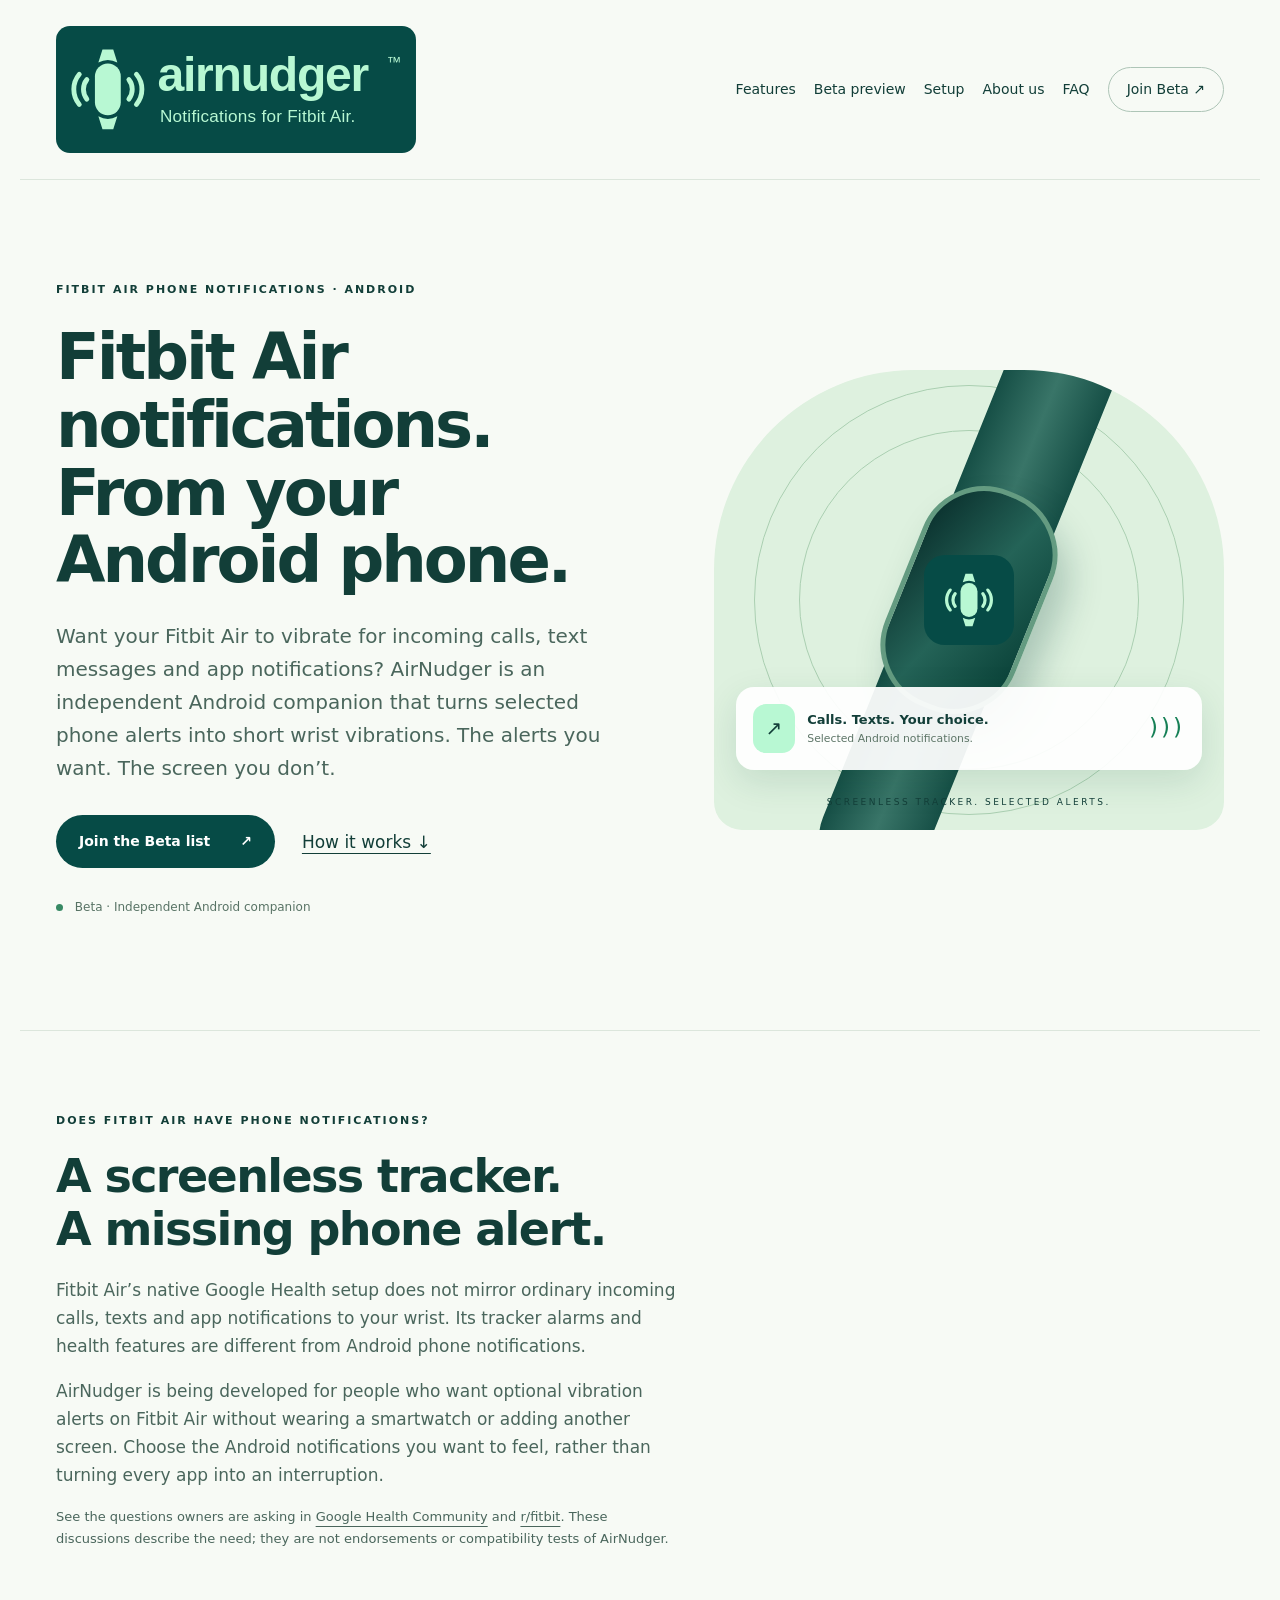
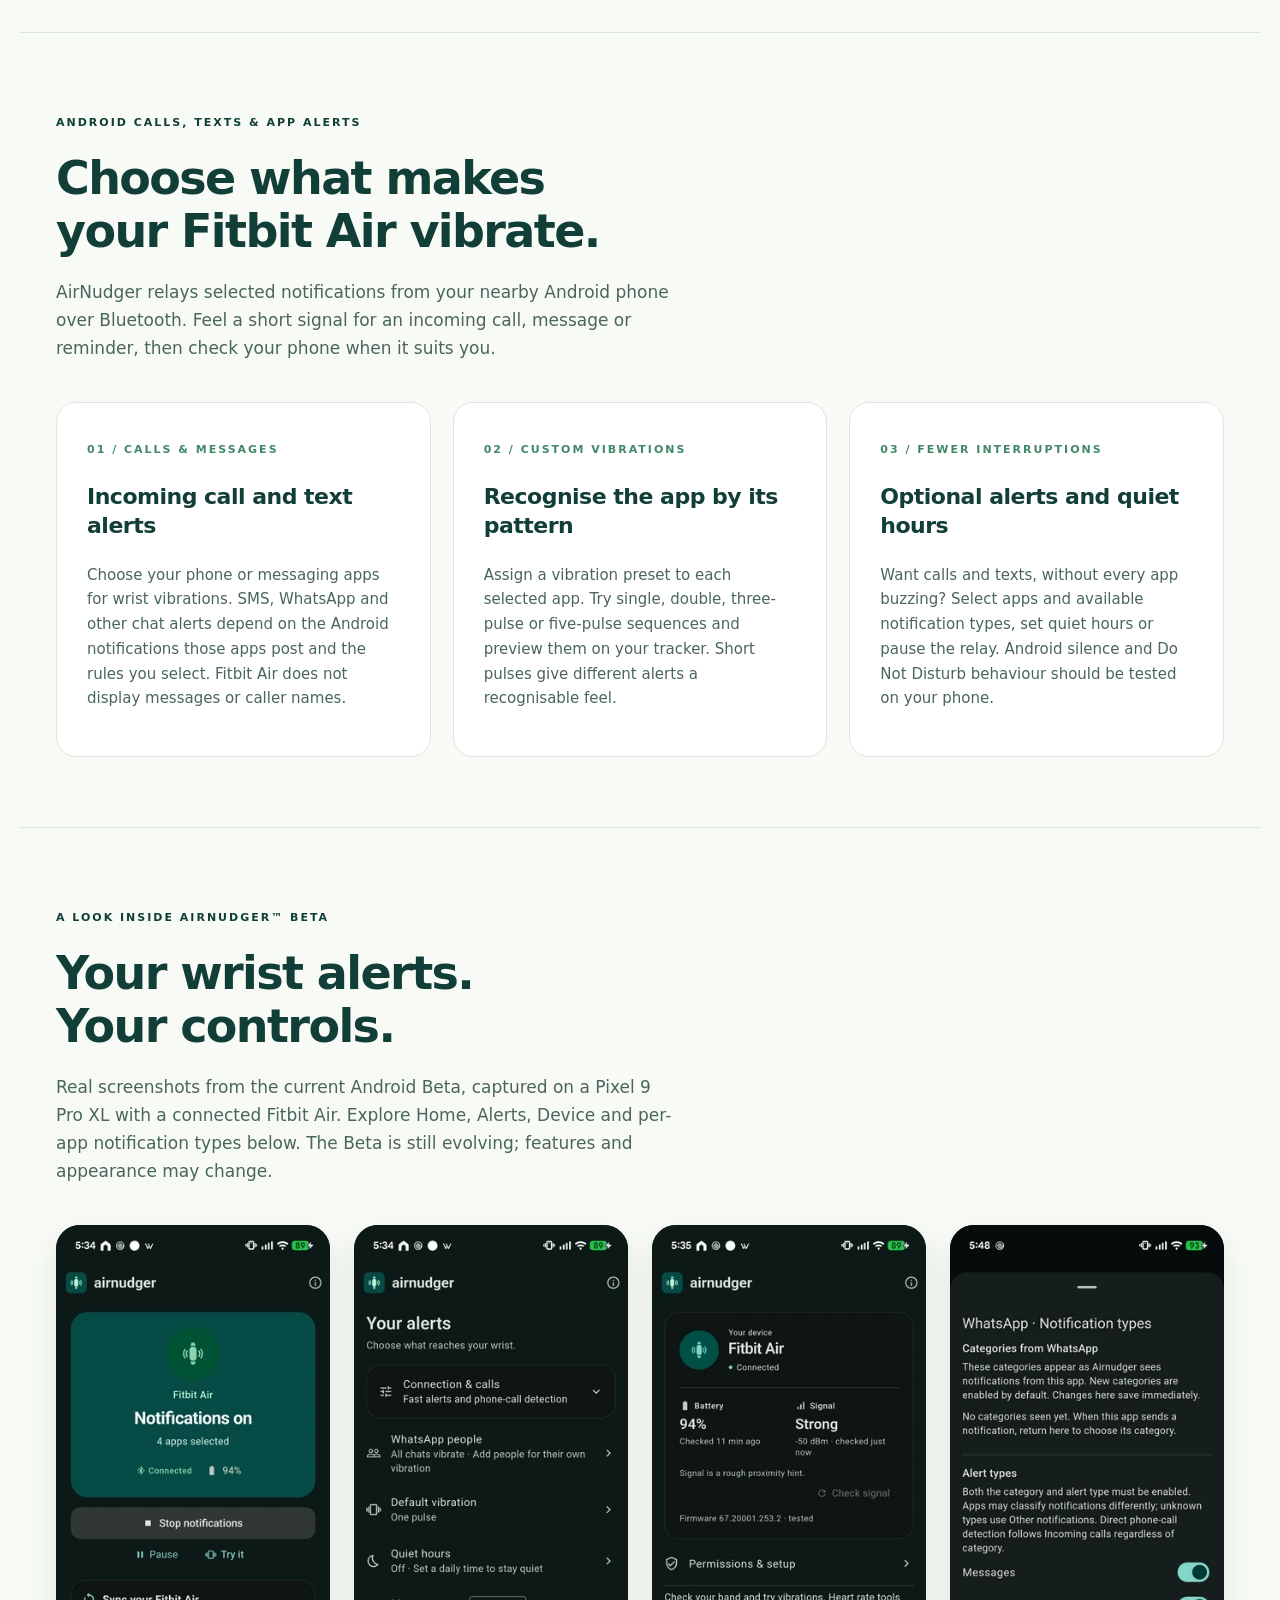
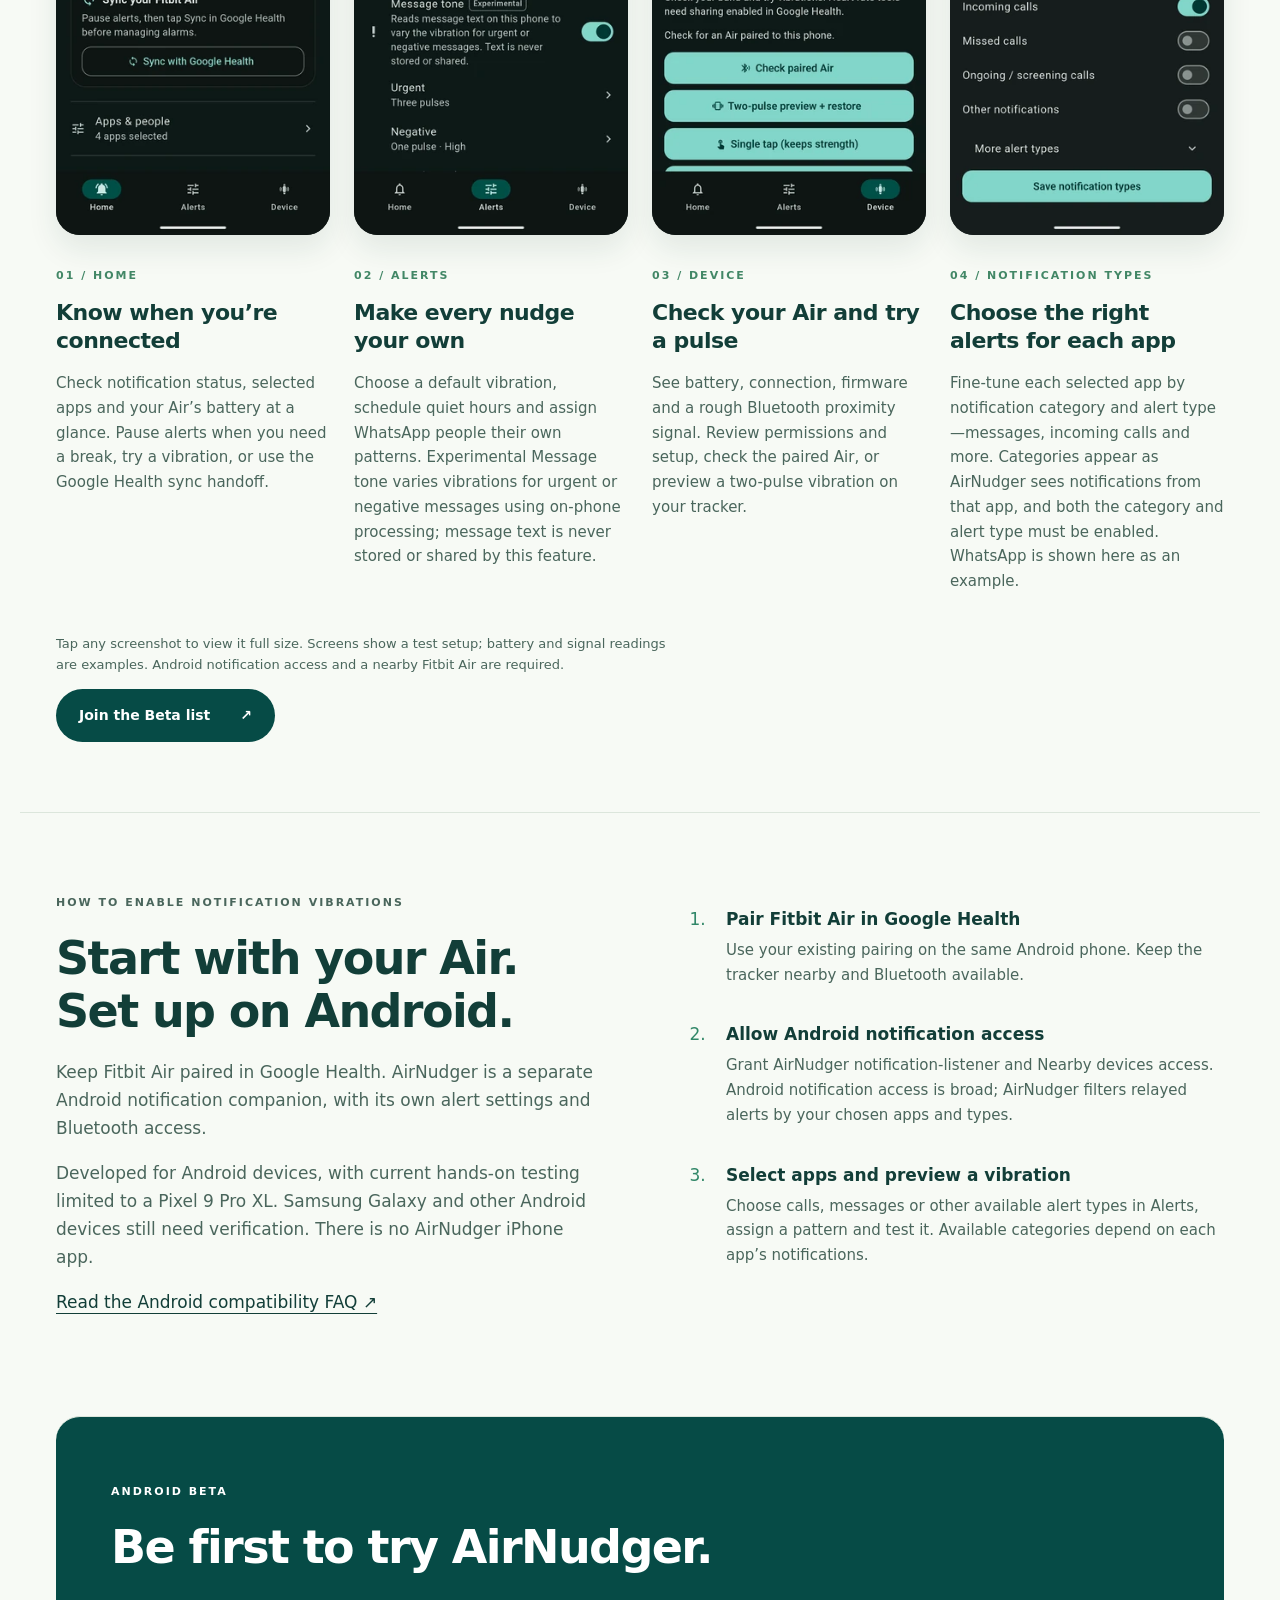
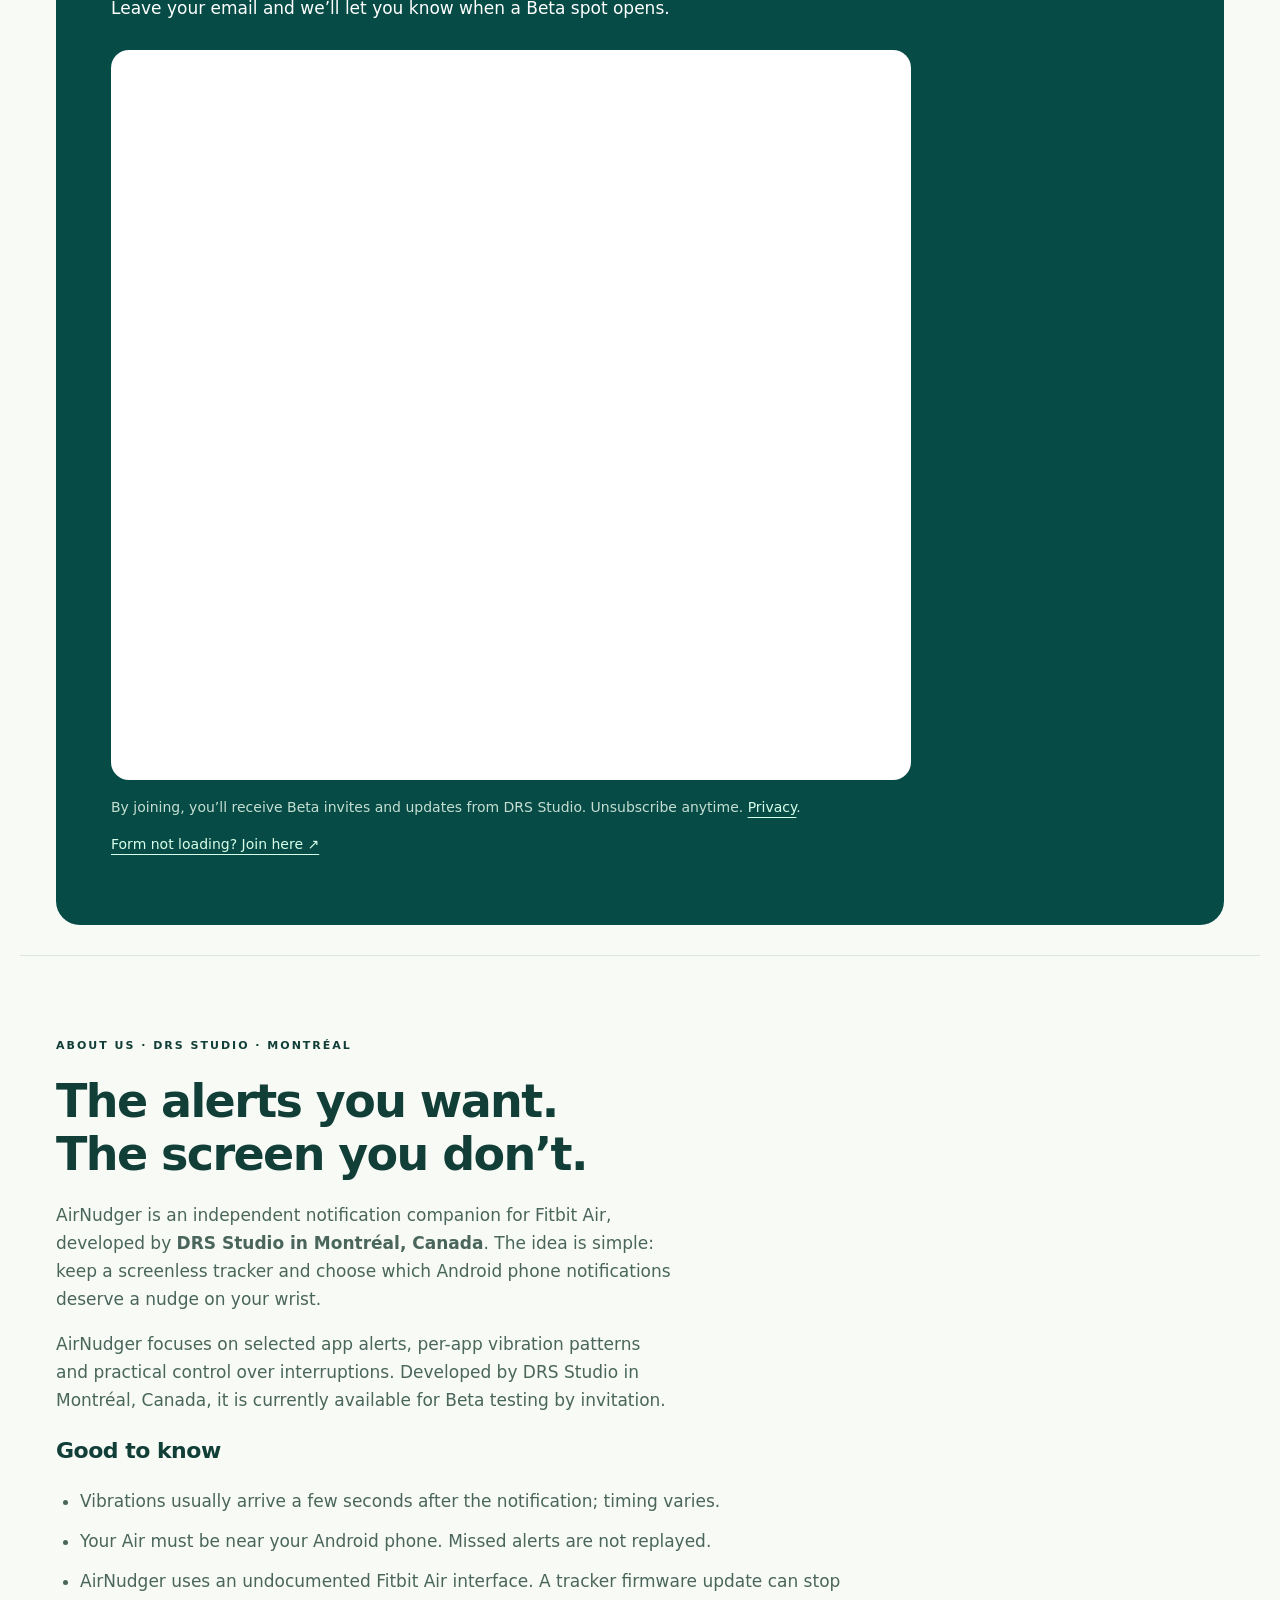
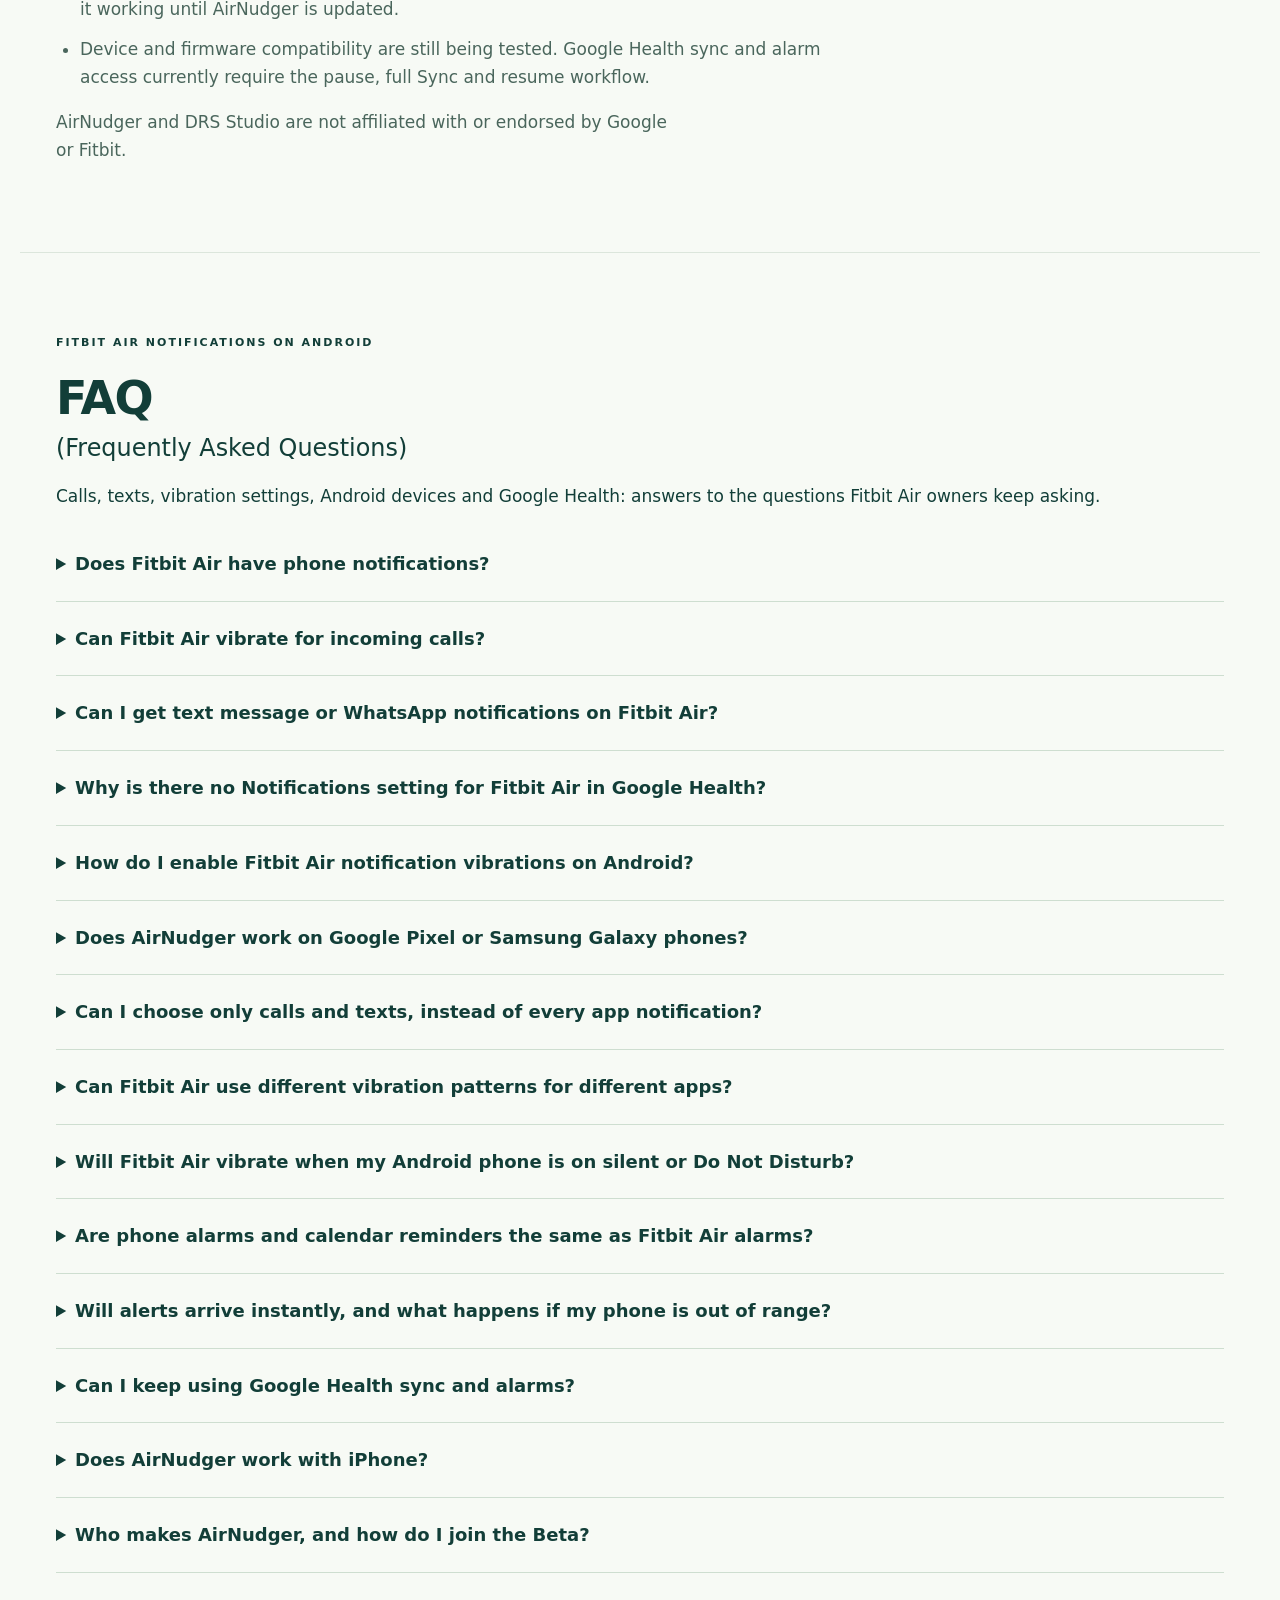
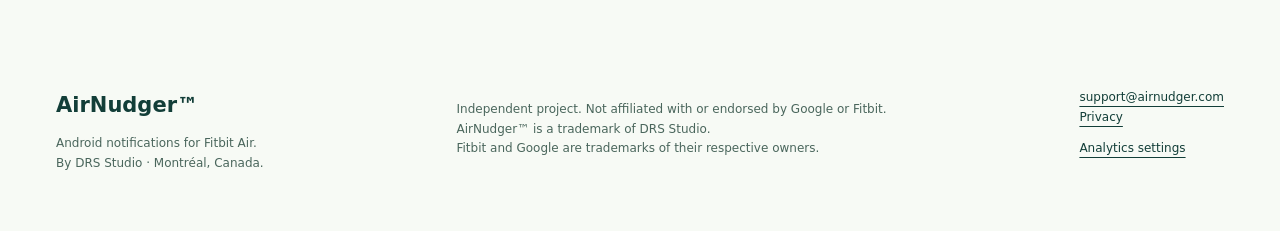
==== index.html @ 11504a91 "Make beta signup shorter and friendlier" ====
<!doctype html><html lang="en"><head><meta charset="utf-8"><meta name="viewport" content="width=device-width,initial-scale=1"><title>Fitbit Air Notifications for Android | Calls &amp; Texts | AirNudger</title><meta name="description" content="Can Fitbit Air vibrate for calls and texts? Meet AirNudger Beta, an Android companion for phone notifications, app alerts and custom wrist vibration patterns."><link rel="canonical" href="https://airnudger.com/"><meta name="theme-color" content="#064b46"><meta property="og:type" content="website"><meta property="og:title" content="AirNudger — Fitbit Air notifications for Android"><meta property="og:description" content="The alerts you want. The screen you don’t. Selected Android call, text and app notifications as Fitbit Air wrist vibrations."><meta property="og:url" content="https://airnudger.com/"><meta property="og:image" content="https://airnudger.com/icon-512.png"><meta name="twitter:card" content="summary"><link rel="icon" href="/icon.svg" type="image/svg+xml"><link rel="stylesheet" href="/style.css?v=6"><script type="application/ld+json">{"@context": "https://schema.org", "@graph": [{"@type": "Organization", "@id": "https://airnudger.com/#studio", "name": "DRS Studio", "address": {"@type": "PostalAddress", "addressLocality": "Montréal", "addressCountry": "CA"}}, {"@type": "WebSite", "@id": "https://airnudger.com/#website", "url": "https://airnudger.com/", "name": "AirNudger", "publisher": {"@id": "https://airnudger.com/#studio"}}, {"@type": "FAQPage", "@id": "https://airnudger.com/#faq", "mainEntity": [{"@type": "Question", "name": "Does Fitbit Air have phone notifications?", "acceptedAnswer": {"@type": "Answer", "text": "Fitbit Air does not provide standard call, text and app notification mirroring through its native Google Health setup. AirNudger is a separate, unofficial Android companion designed to add selected notification vibrations. It does not add a screen or display messages."}}, {"@type": "Question", "name": "Can Fitbit Air vibrate for incoming calls?", "acceptedAnswer": {"@type": "Answer", "text": "AirNudger supports incoming-call vibration alerts from selected Android phone notifications. Optional direct phone-call detection requires Android 12 or newer, one active SIM and a Phone-state permission. It has limited Pixel testing; instant alerts and continuous ringing are not guaranteed."}}, {"@type": "Question", "name": "Can I get text message or WhatsApp notifications on Fitbit Air?", "acceptedAnswer": {"@type": "Answer", "text": "AirNudger can relay selected notifications posted by Android messaging apps, including SMS and WhatsApp, as short wrist vibrations. The app must post a notification that AirNudger can access, and your rules must allow it. Message text is not displayed on Fitbit Air. Compatibility varies by app, phone and tracker firmware."}}, {"@type": "Question", "name": "Why is there no Notifications setting for Fitbit Air in Google Health?", "acceptedAnswer": {"@type": "Answer", "text": "Instructions for Fitbit models with native phone notification support do not necessarily apply to Fitbit Air. A notification permission for Google Health on your phone does not by itself enable call and text vibrations on your Air. AirNudger manages its own alert rules separately."}}, {"@type": "Question", "name": "How do I enable Fitbit Air notification vibrations on Android?", "acceptedAnswer": {"@type": "Answer", "text": "For the current private build, first pair Fitbit Air in Google Health. Grant AirNudger notification access and Nearby devices access through Android settings, select apps and notification types in Alerts, then preview a vibration pattern with the tracker nearby. The app is in Beta. Join the Beta list on this page to hear about access and updates; a public download is not available yet."}}, {"@type": "Question", "name": "Does AirNudger work on Google Pixel or Samsung Galaxy phones?", "acceptedAnswer": {"@type": "Answer", "text": "AirNudger is developed for Android devices. Current hands-on testing is limited to a Pixel 9 Pro XL; Samsung Galaxy and other Android phones are not yet verified for this app. Android version, Bluetooth behaviour, background restrictions and Fitbit Air firmware can affect delivery."}}, {"@type": "Question", "name": "Can I choose only calls and texts, instead of every app notification?", "acceptedAnswer": {"@type": "Answer", "text": "Yes. Select which Android apps and available notification types may trigger an alert. Assign a vibration preset per app, set quiet hours or pause the relay. Available categories depend on the notifications supplied by each app."}}, {"@type": "Question", "name": "Can Fitbit Air use different vibration patterns for different apps?", "acceptedAnswer": {"@type": "Answer", "text": "AirNudger offers per-app vibration presets, including single, double, three-pulse and five-pulse sequences. Preview the pattern before saving. These are discrete pulses, not an arbitrary continuous vibration or a display of who is calling."}}, {"@type": "Question", "name": "Will Fitbit Air vibrate when my Android phone is on silent or Do Not Disturb?", "acceptedAnswer": {"@type": "Answer", "text": "Delivery depends on Android notification behaviour and AirNudger’s silence and quiet-hours settings. Do not assume that silent mode and Do Not Disturb behave identically or that AirNudger bypasses them. Check your chosen rules and test the mode you use on your own phone."}}, {"@type": "Question", "name": "Are phone alarms and calendar reminders the same as Fitbit Air alarms?", "acceptedAnswer": {"@type": "Answer", "text": "No. Google Health tracker alarms are separate from notifications posted by Android Clock or calendar apps. AirNudger can only act on an accessible, selected phone notification; it does not copy your phone alarm schedule into Fitbit Air. Test reminders on your setup and do not rely on the app for critical alarms."}}, {"@type": "Question", "name": "Will alerts arrive instantly, and what happens if my phone is out of range?", "acceptedAnswer": {"@type": "Answer", "text": "Vibrations usually arrive a few seconds after the notification, and actual delay varies. Fitbit Air must be near your phone over Bluetooth. Missed alerts are not replayed. Background restrictions, connection state and firmware affect reliability."}}, {"@type": "Question", "name": "Can I keep using Google Health sync and alarms?", "acceptedAnswer": {"@type": "Answer", "text": "Yes, with an explicit handoff in the current app: pause AirNudger notifications, run a full tracker Sync in Google Health, use Alarms, then return to AirNudger and resume. Seamless sharing and overnight behaviour are still being tested."}}, {"@type": "Question", "name": "Does AirNudger work with iPhone?", "acceptedAnswer": {"@type": "Answer", "text": "No. AirNudger is an Android companion app; there is no AirNudger iOS version. The fact that Fitbit Air can pair with an iPhone does not make this Android notification relay available on iPhone."}}, {"@type": "Question", "name": "Who makes AirNudger, and how do I join the Beta?", "acceptedAnswer": {"@type": "Answer", "text": "AirNudger is developed by DRS Studio in Montréal, Canada. It is an independent project built on the open-source fitbit-air project by Thore Koritzius (The Centaurus). The app is in Beta. Enter your email in the Beta signup form on this page to join the list for access and updates; joining does not guarantee immediate access. There is no public download yet. AirNudger is not affiliated with Google or Fitbit."}}]}]}</script><script src="/analytics.js?v=1" defer></script></head><body><a class="skip" href="#main">Skip to content</a><header><a class="brand" href="/" aria-label="AirNudger home"><img src="/logo.svg?v=4" alt="AirNudger™ — Notifications for Fitbit Air" width="360" height="127"></a><nav class="desktop-nav" aria-label="Main navigation"><a href="#features">Features</a><a href="#beta-preview">Beta preview</a><a href="#setup">Setup</a><a href="#about">About us</a><a href="#faq">FAQ</a><a class="pill" href="#availability">Join Beta ↗</a></nav><details class="mobile-menu"><summary>Menu <span aria-hidden="true">＋</span></summary><nav aria-label="Mobile navigation"><a href="#features">Features</a><a href="#beta-preview">Beta preview</a><a href="#setup">Setup</a><a href="#about">About us</a><a href="#faq">FAQ</a><a class="pill" href="#availability">Join Beta ↗</a></nav></details></header><main id="main"><section class="hero"><div><p class="eyebrow">FITBIT AIR PHONE NOTIFICATIONS · ANDROID</p><h1>Fitbit Air notifications.<br>From your Android phone.</h1><p class="lead">Want your Fitbit Air to vibrate for incoming calls, text messages and app notifications? AirNudger is an independent Android companion that turns selected phone alerts into short wrist vibrations. The alerts you want. The screen you don’t.</p><div class="actions"><a class="button" href="#availability">Join the Beta list <span>↗</span></a><a href="#setup">How it works ↓</a></div><p class="status"><span></span> Beta · Independent Android companion</p></div><div class="visual" aria-label="Illustration of a screenless tracker receiving a vibration alert"><div class="orbit o1"></div><div class="orbit o2"></div><div class="strap"></div><div class="tracker"><img src="/icon.svg" width="90" height="90" alt=""></div><div class="notice"><span class="dot">↗</span><div><strong>Calls. Texts. Your choice.</strong><small>Selected Android notifications.</small></div><span class="waves">)))</span></div><span class="caption">SCREENLESS TRACKER. SELECTED ALERTS.</span></div></section><section class="intro" id="notifications"><p class="eyebrow">DOES FITBIT AIR HAVE PHONE NOTIFICATIONS?</p><h2>A screenless tracker.<br>A missing phone alert.</h2><p>Fitbit Air’s native Google Health setup does not mirror ordinary incoming calls, texts and app notifications to your wrist. Its tracker alarms and health features are different from Android phone notifications.</p><p>AirNudger is being developed for people who want optional vibration alerts on Fitbit Air without wearing a smartwatch or adding another screen. Choose the Android notifications you want to feel, rather than turning every app into an interruption.</p><p class="source-note">See the questions owners are asking in <a href="https://support.google.com/googlehealth/thread/437066728/can-fitbit-air-vibrate-for-notifications?hl=en">Google Health Community</a> and <a href="https://www.reddit.com/r/fitbit/comments/1ts5237/does_the_fitbit_air_vibrate_for_all_phone/">r/fitbit</a>. These discussions describe the need; they are not endorsements or compatibility tests of AirNudger.</p></section>
<section class="intro" id="features"><p class="eyebrow">ANDROID CALLS, TEXTS &amp; APP ALERTS</p><h2>Choose what makes<br>your Fitbit Air vibrate.</h2><p>AirNudger relays selected notifications from your nearby Android phone over Bluetooth. Feel a short signal for an incoming call, message or reminder, then check your phone when it suits you.</p><div class="grid"><article><span class="number">01 / CALLS &amp; MESSAGES</span><h3>Incoming call and text alerts</h3><p>Choose your phone or messaging apps for wrist vibrations. SMS, WhatsApp and other chat alerts depend on the Android notifications those apps post and the rules you select. Fitbit Air does not display messages or caller names.</p></article><article><span class="number">02 / CUSTOM VIBRATIONS</span><h3>Recognise the app by its pattern</h3><p>Assign a vibration preset to each selected app. Try single, double, three-pulse or five-pulse sequences and preview them on your tracker. Short pulses give different alerts a recognisable feel.</p></article><article><span class="number">03 / FEWER INTERRUPTIONS</span><h3>Optional alerts and quiet hours</h3><p>Want calls and texts, without every app buzzing? Select apps and available notification types, set quiet hours or pause the relay. Android silence and Do Not Disturb behaviour should be tested on your phone.</p></article></div></section>
<section class="intro beta-preview" id="beta-preview"><p class="eyebrow">A LOOK INSIDE AIRNUDGER™ BETA</p><h2>Your wrist alerts.<br>Your controls.</h2><p>Real screenshots from the current Android Beta, captured on a Pixel 9 Pro XL with a connected Fitbit Air. Explore Home, Alerts, Device and per-app notification types below. The Beta is still evolving; features and appearance may change.</p><div class="screenshot-grid"><figure><a class="screen-link" href="/beta-home.png" target="_blank" rel="noopener" aria-label="Open the full-size AirNudger Beta Home screenshot"><img src="/beta-home-320.webp" srcset="/beta-home-320.webp 320w, /beta-home-640.webp 640w" sizes="(max-width: 360px) 250px, (max-width: 750px) 270px, 280px" width="1344" height="2992" alt="AirNudger Beta Home screen with notifications enabled, four selected apps, connection status, pause and Google Health sync controls" loading="lazy" decoding="async"></a><figcaption><span class="number">01 / HOME</span><h3>Know when you’re connected</h3><p>Check notification status, selected apps and your Air’s battery at a glance. Pause alerts when you need a break, try a vibration, or use the Google Health sync handoff.</p></figcaption></figure><figure><a class="screen-link" href="/beta-alerts.png" target="_blank" rel="noopener" aria-label="Open the full-size AirNudger Beta Alerts screenshot"><img src="/beta-alerts-320.webp" srcset="/beta-alerts-320.webp 320w, /beta-alerts-640.webp 640w" sizes="(max-width: 360px) 250px, (max-width: 750px) 270px, 280px" width="1344" height="2992" alt="AirNudger Beta Alerts screen showing connection and calls, WhatsApp people, default vibration, quiet hours and experimental message tone" loading="lazy" decoding="async"></a><figcaption><span class="number">02 / ALERTS</span><h3>Make every nudge your own</h3><p>Choose a default vibration, schedule quiet hours and assign WhatsApp people their own patterns. Experimental Message tone varies vibrations for urgent or negative messages using on-phone processing; message text is never stored or shared by this feature.</p></figcaption></figure><figure><a class="screen-link" href="/beta-device.png" target="_blank" rel="noopener" aria-label="Open the full-size AirNudger Beta Device screenshot"><img src="/beta-device-320.webp" srcset="/beta-device-320.webp 320w, /beta-device-640.webp 640w" sizes="(max-width: 360px) 250px, (max-width: 750px) 270px, 280px" width="1344" height="2992" alt="AirNudger Beta Device screen showing a connected Fitbit Air, battery level, Bluetooth signal, firmware, permissions and vibration preview controls" loading="lazy" decoding="async"></a><figcaption><span class="number">03 / DEVICE</span><h3>Check your Air and try a pulse</h3><p>See battery, connection, firmware and a rough Bluetooth proximity signal. Review permissions and setup, check the paired Air, or preview a two-pulse vibration on your tracker.</p></figcaption></figure><figure><a class="screen-link" href="/beta-categories.png" target="_blank" rel="noopener" aria-label="Open the full-size per-app notification categories screenshot"><img src="/beta-categories-320.webp" srcset="/beta-categories-320.webp 320w, /beta-categories-640.webp 640w" sizes="(max-width: 360px) 250px, (max-width: 750px) 270px, 280px" width="1344" height="2992" alt="Per-app notification category and alert-type controls in AirNudger Beta, using WhatsApp as the example app" loading="lazy" decoding="async"></a><figcaption><span class="number">04 / NOTIFICATION TYPES</span><h3>Choose the right alerts for each app</h3><p>Fine-tune each selected app by notification category and alert type—messages, incoming calls and more. Categories appear as AirNudger sees notifications from that app, and both the category and alert type must be enabled. WhatsApp is shown here as an example.</p></figcaption></figure></div><p class="source-note">Tap any screenshot to view it full size. Screens show a test setup; battery and signal readings are examples. Android notification access and a nearby Fitbit Air are required.</p><a class="button" href="#availability">Join the Beta list <span>↗</span></a></section>
<section class="setup" id="setup"><div><p class="eyebrow">HOW TO ENABLE NOTIFICATION VIBRATIONS</p><h2>Start with your Air.<br>Set up on Android.</h2><p>Keep Fitbit Air paired in Google Health. AirNudger is a separate Android notification companion, with its own alert settings and Bluetooth access.</p><p>Developed for Android devices, with current hands-on testing limited to a Pixel 9 Pro XL. Samsung Galaxy and other Android devices still need verification. There is no AirNudger iPhone app.</p><a href="#faq">Read the Android compatibility FAQ ↗</a></div><ol><li><strong>Pair Fitbit Air in Google Health</strong><p>Use your existing pairing on the same Android phone. Keep the tracker nearby and Bluetooth available.</p></li><li><strong>Allow Android notification access</strong><p>Grant AirNudger notification-listener and Nearby devices access. Android notification access is broad; AirNudger filters relayed alerts by your chosen apps and types.</p></li><li><strong>Select apps and preview a vibration</strong><p>Choose calls, messages or other available alert types in Alerts, assign a pattern and test it. Available categories depend on each app’s notifications.</p></li></ol></section>
<section id="availability" class="availability"><p class="eyebrow">ANDROID BETA</p><h2>Be first to try AirNudger.</h2><p>Leave your email and we’ll let you know when a Beta spot opens.</p><div class="signup-embed"><iframe src="https://docs.google.com/forms/d/e/1FAIpQLScK7e7tU2KQ1bA2h24btfI1P_6jQgSJ5nkd_b2ZiTTX9f8ItQ/viewform?embedded=true" title="Join the AirNudger Beta list" loading="lazy" referrerpolicy="strict-origin-when-cross-origin">Loading the Beta signup form…</iframe></div><p class="note">By joining, you’ll receive Beta invites and updates from DRS Studio. Unsubscribe anytime. <a href="/privacy">Privacy</a>.</p><p class="note"><a href="https://docs.google.com/forms/d/e/1FAIpQLScK7e7tU2KQ1bA2h24btfI1P_6jQgSJ5nkd_b2ZiTTX9f8ItQ/viewform" target="_blank" rel="noopener noreferrer">Form not loading? Join here ↗</a></p></section>
<section id="about" class="intro about"><p class="eyebrow">ABOUT US · DRS STUDIO · MONTRÉAL</p><h2>The alerts you want.<br>The screen you don’t.</h2><p>AirNudger is an independent notification companion for Fitbit Air, developed by <strong>DRS Studio in Montréal, Canada</strong>. The idea is simple: keep a screenless tracker and choose which Android phone notifications deserve a nudge on your wrist.</p><p>AirNudger focuses on selected app alerts, per-app vibration patterns and practical control over interruptions. Developed by DRS Studio in Montréal, Canada, it is currently available for Beta testing by invitation.</p><h3>Good to know</h3><ul><li>Vibrations usually arrive a few seconds after the notification; timing varies.</li><li>Your Air must be near your Android phone. Missed alerts are not replayed.</li><li>AirNudger uses an undocumented Fitbit Air interface. A tracker firmware update can stop it working until AirNudger is updated.</li><li>Device and firmware compatibility are still being tested. Google Health sync and alarm access currently require the pause, full Sync and resume workflow.</li></ul><p>AirNudger and DRS Studio are not affiliated with or endorsed by Google or Fitbit.</p></section>
<section id="faq" class="faq"><p class="eyebrow">FITBIT AIR NOTIFICATIONS ON ANDROID</p><h2>FAQ <span class="faq-expansion">(Frequently Asked Questions)</span></h2><p>Calls, texts, vibration settings, Android devices and Google Health: answers to the questions Fitbit Air owners keep asking.</p><details><summary>Does Fitbit Air have phone notifications?</summary><p>Fitbit Air does not provide standard call, text and app notification mirroring through its native Google Health setup. AirNudger is a separate, unofficial Android companion designed to add selected notification vibrations. It does not add a screen or display messages.</p></details><details><summary>Can Fitbit Air vibrate for incoming calls?</summary><p>AirNudger supports incoming-call vibration alerts from selected Android phone notifications. Optional direct phone-call detection requires Android 12 or newer, one active SIM and a Phone-state permission. It has limited Pixel testing; instant alerts and continuous ringing are not guaranteed.</p></details><details><summary>Can I get text message or WhatsApp notifications on Fitbit Air?</summary><p>AirNudger can relay selected notifications posted by Android messaging apps, including SMS and WhatsApp, as short wrist vibrations. The app must post a notification that AirNudger can access, and your rules must allow it. Message text is not displayed on Fitbit Air. Compatibility varies by app, phone and tracker firmware.</p></details><details><summary>Why is there no Notifications setting for Fitbit Air in Google Health?</summary><p>Instructions for Fitbit models with native phone notification support do not necessarily apply to Fitbit Air. A notification permission for Google Health on your phone does not by itself enable call and text vibrations on your Air. AirNudger manages its own alert rules separately.</p></details><details><summary>How do I enable Fitbit Air notification vibrations on Android?</summary><p>For the current private build, first pair Fitbit Air in Google Health. Grant AirNudger notification access and Nearby devices access through Android settings, select apps and notification types in Alerts, then preview a vibration pattern with the tracker nearby. The app is in Beta. Join the Beta list on this page to hear about access and updates; a public download is not available yet.</p></details><details><summary>Does AirNudger work on Google Pixel or Samsung Galaxy phones?</summary><p>AirNudger is developed for Android devices. Current hands-on testing is limited to a Pixel 9 Pro XL; Samsung Galaxy and other Android phones are not yet verified for this app. Android version, Bluetooth behaviour, background restrictions and Fitbit Air firmware can affect delivery.</p></details><details><summary>Can I choose only calls and texts, instead of every app notification?</summary><p>Yes. Select which Android apps and available notification types may trigger an alert. Assign a vibration preset per app, set quiet hours or pause the relay. Available categories depend on the notifications supplied by each app.</p></details><details><summary>Can Fitbit Air use different vibration patterns for different apps?</summary><p>AirNudger offers per-app vibration presets, including single, double, three-pulse and five-pulse sequences. Preview the pattern before saving. These are discrete pulses, not an arbitrary continuous vibration or a display of who is calling.</p></details><details><summary>Will Fitbit Air vibrate when my Android phone is on silent or Do Not Disturb?</summary><p>Delivery depends on Android notification behaviour and AirNudger’s silence and quiet-hours settings. Do not assume that silent mode and Do Not Disturb behave identically or that AirNudger bypasses them. Check your chosen rules and test the mode you use on your own phone.</p></details><details><summary>Are phone alarms and calendar reminders the same as Fitbit Air alarms?</summary><p>No. Google Health tracker alarms are separate from notifications posted by Android Clock or calendar apps. AirNudger can only act on an accessible, selected phone notification; it does not copy your phone alarm schedule into Fitbit Air. Test reminders on your setup and do not rely on the app for critical alarms.</p></details><details><summary>Will alerts arrive instantly, and what happens if my phone is out of range?</summary><p>Vibrations usually arrive a few seconds after the notification, and actual delay varies. Fitbit Air must be near your phone over Bluetooth. Missed alerts are not replayed. Background restrictions, connection state and firmware affect reliability.</p></details><details><summary>Can I keep using Google Health sync and alarms?</summary><p>Yes, with an explicit handoff in the current app: pause AirNudger notifications, run a full tracker Sync in Google Health, use Alarms, then return to AirNudger and resume. Seamless sharing and overnight behaviour are still being tested.</p></details><details><summary>Does AirNudger work with iPhone?</summary><p>No. AirNudger is an Android companion app; there is no AirNudger iOS version. The fact that Fitbit Air can pair with an iPhone does not make this Android notification relay available on iPhone.</p></details><details><summary>Who makes AirNudger, and how do I join the Beta?</summary><p>AirNudger is developed by DRS Studio in Montréal, Canada. It is an independent project built on the open-source fitbit-air project by Thore Koritzius (The Centaurus). The app is in Beta. Enter your email in the Beta signup form on this page to join the list for access and updates; joining does not guarantee immediate access. There is no public download yet. AirNudger is not affiliated with Google or Fitbit.</p></details></section></main><footer><div><strong>AirNudger™</strong><p>Android notifications for Fitbit Air.<br>By DRS Studio · Montréal, Canada.</p></div><p>Independent project. Not affiliated with or endorsed by Google or Fitbit.<br>AirNudger™ is a trademark of DRS Studio.<br>Fitbit and Google are trademarks of their respective owners.</p><div><a href="mailto:support@airnudger.com">support@airnudger.com</a><br><a href="/privacy">Privacy</a><br><button class="analytics-settings" type="button" data-analytics-settings>Analytics settings</button></div></footer><aside id="analytics-choice" class="analytics-choice" aria-label="Optional website analytics" hidden><div><strong>Help improve AirNudger?</strong><p>Allow Google Analytics to measure visits and interactions using cookies? It’s optional and does not affect Beta signup. <a href="/privacy">Privacy details</a></p></div><div class="analytics-actions"><button type="button" data-analytics-choice="deny">No thanks</button><button type="button" data-analytics-choice="allow">Allow analytics</button></div></aside></body></html>
---- style.css ----
*{box-sizing:border-box}html{scroll-behavior:smooth;scroll-padding-top:24px}body{margin:0;background:#f7faf5;color:#123e38;font:17px/1.65 system-ui,-apple-system,BlinkMacSystemFont,"Segoe UI",sans-serif}a{color:inherit;text-underline-offset:5px}header,main,footer{max-width:1240px;margin:auto}header{display:flex;align-items:center;justify-content:space-between;padding:26px 36px;border-bottom:1px solid #dce6dc}header>a{flex-shrink:0}header img{display:block;width:360px;max-width:100%;height:auto}nav{display:flex;gap:28px;align-items:center;font-size:14px}nav a{text-decoration:none}.pill{border:1px solid #aec5b7;border-radius:30px;padding:10px 18px}.hero{display:grid;grid-template-columns:1.2fr 1fr;gap:45px;padding:90px 36px 100px;align-items:center}.eyebrow,.number{font-size:11px;letter-spacing:2px;font-weight:750}h1{font-size:clamp(46px,5vw,70px);line-height:1.06;letter-spacing:-3px;margin:25px 0}h2{font-size:clamp(32px,4vw,46px);line-height:1.15;letter-spacing:-1.6px;margin:20px 0}h3{font-size:22px;line-height:1.3;letter-spacing:-.5px}.lead{font-size:20px;color:#4a665c;max-width:565px}.actions{display:flex;align-items:center;gap:27px;margin:30px 0}.button{background:#064b46;color:#fff;padding:15px 23px;border-radius:35px;display:inline-block;text-decoration:none;font-size:14px;font-weight:650}.button span{margin-left:25px}.status{font-size:12px;color:#587365}.status span{display:inline-block;width:7px;height:7px;background:#378964;border-radius:50%;margin-right:8px}.visual{position:relative;isolation:isolate;height:460px;border-radius:200px 200px 28px 28px;background:#def1df;overflow:hidden;display:flex;justify-content:center;align-items:center}.strap{position:absolute;width:108px;height:620px;background:linear-gradient(90deg,#164f46,#397568 50%,#164f46);transform:rotate(22deg);border-radius:65px}.tracker{position:absolute;background:linear-gradient(110deg,#082c2a,#246357,#073e35);width:140px;height:232px;border:5px solid #649b81;border-radius:66px;transform:rotate(22deg);box-shadow:18px 18px 35px #0c453a40;display:grid;place-items:center}.tracker img{transform:rotate(-22deg)}.orbit{position:absolute;width:340px;height:340px;border:1px solid #aacfb1;border-radius:50%}.o2{width:430px;height:430px}.notice{position:absolute;bottom:60px;left:22px;right:22px;display:flex;align-items:center;gap:12px;background:#ffffffed;padding:17px;border-radius:18px;box-shadow:0 12px 35px #134e3420;font-size:13px}.notice small{display:block;color:#5d7567}.dot{background:#b8f8d3;padding:8px 13px;border-radius:13px;font-size:20px}.waves{margin-left:auto;color:#168056;font-size:23px;letter-spacing:3px}.caption{position:absolute;bottom:20px;font-size:9px;letter-spacing:2.5px}.intro,.setup,.availability,.faq{padding:70px 36px;border-top:1px solid #dce6dc}.intro>p:not(.eyebrow){max-width:620px;color:#4a665c}.grid{display:grid;grid-template-columns:repeat(3,1fr);gap:22px;margin-top:40px}.grid article{background:white;border:1px solid #dde7dd;padding:30px;border-radius:20px}.grid p{font-size:15px;color:#4a665c}.number{color:#428766}.setup{display:grid;grid-template-columns:1fr 1fr;gap:90px}.setup p{color:#4a665c}.setup ol{padding-left:26px}.setup li{padding:5px 0 13px 15px}.setup li::marker{color:#318768}.setup li p{font-size:15px;margin-top:5px}.availability{background:#064b46;color:white;border-radius:24px;margin:30px 36px;padding:55px;max-width:none}.availability p{max-width:760px}.availability .button{background:#b8f8d3;color:#064b46}.availability .note{font-size:14px;color:#c6ded1}details{border-bottom:1px solid #ceded0;padding:22px 0}summary{font-size:18px;font-weight:650;cursor:pointer}details p{max-width:850px;color:#4a665c;font-size:16px}footer{padding:45px 36px;display:flex;justify-content:space-between;gap:35px;font-size:12px}footer strong{font-size:21px}footer p{color:#4a665c}.skip{position:absolute;left:10px;top:-60px}.skip:focus{top:10px;background:white;z-index:10;padding:10px}:focus-visible{outline:3px solid #2d9e69;outline-offset:5px}@media(max-width:750px){header{padding:18px 22px;flex-wrap:wrap;gap:16px}header img{width:280px;max-width:100%}header nav{margin-left:auto}nav{gap:16px}.hero{grid-template-columns:1fr;padding:45px 22px;gap:25px}.visual{height:360px}.grid,.setup{grid-template-columns:1fr;gap:20px}.intro,.setup,.faq{padding:45px 22px}.availability{margin:20px 18px;padding:30px 24px}.actions{gap:20px;font-size:14px}footer{flex-direction:column;padding:35px 22px;gap:10px}h1{letter-spacing:-2px}}@media(prefers-reduced-motion:reduce){html{scroll-behavior:auto}}
.source-note{font-size:13px!important}.faq-expansion{font-size:.52em;letter-spacing:0;font-weight:500;display:block;margin-top:10px}.about ul{max-width:800px;padding-left:24px;color:#4a665c}.about li{margin:12px 0}nav{gap:22px}@media(max-width:750px){nav{gap:16px}}

.signup-embed{background:#fff;border-radius:18px;overflow:hidden;margin:28px 0 16px;max-width:800px}.signup-embed iframe{display:block;width:100%;height:730px;border:0}.availability .note a{color:#d8ffe9}@media(max-width:750px){.signup-embed iframe{height:940px}.availability:has(.signup-embed){padding:30px 16px}.signup-embed{margin-left:-4px;margin-right:-4px}}

/* Complete navigation and readable Beta previews on every screen size. */
.desktop-nav{gap:18px;flex-wrap:wrap;justify-content:flex-end}.desktop-nav a{min-height:44px;display:flex;align-items:center}.mobile-menu{display:none}.screenshot-grid{display:grid;grid-template-columns:repeat(3,minmax(0,1fr));gap:28px;margin:40px 0 24px}.screenshot-grid figure{margin:0;min-width:0}.screen-link{display:block;max-width:280px;margin:0 auto 24px;border-radius:24px;overflow:hidden;background:#0b1815;box-shadow:0 14px 30px #123e3818;line-height:0}.screen-link img{display:block;width:100%;height:auto}.screenshot-grid figcaption p{font-size:15px;color:#4a665c}.screenshot-grid h3{margin:12px 0}.brand{max-width:100%}.actions{flex-wrap:wrap}main{min-width:0}iframe{max-width:100%}
@media(max-width:1050px){header{padding:20px 24px;flex-direction:column;gap:16px}header img{width:320px}.desktop-nav{display:none}.mobile-menu{display:block;width:100%;max-width:540px;border:0;padding:0}.mobile-menu summary{display:flex;justify-content:space-between;align-items:center;list-style:none;min-height:48px;border:1px solid #aec5b7;border-radius:14px;padding:10px 16px;font-size:16px}.mobile-menu summary::-webkit-details-marker{display:none}.mobile-menu[open] summary span{transform:rotate(45deg)}.mobile-menu nav{display:grid;grid-template-columns:repeat(2,minmax(0,1fr));gap:8px;margin:12px 0 0}.mobile-menu nav a{display:flex;align-items:center;justify-content:center;min-height:48px;padding:10px 8px;border-radius:12px;border:1px solid #dce6dc;background:white}.mobile-menu .pill{background:#064b46;color:white}.hero{gap:28px}h1{font-size:clamp(36px,5.2vw,60px)}}
@media(max-width:750px){header{padding:18px}header img{width:280px}.hero{padding:36px 22px 45px}h1{font-size:clamp(34px,9.2vw,46px);letter-spacing:-1.5px;overflow-wrap:break-word}.lead{font-size:18px}.actions{gap:18px}.actions>a{min-height:44px;display:inline-flex;align-items:center}.screenshot-grid{grid-template-columns:1fr;gap:42px}.screenshot-grid figure{max-width:430px;margin:auto}.screen-link{max-width:270px}.screenshot-grid figcaption{max-width:380px;margin:auto}.visual{width:100%;min-width:0}.notice{left:14px;right:14px;padding:13px;gap:9px}.waves{font-size:17px;letter-spacing:1px}.caption{letter-spacing:1.5px;font-size:8px}.availability h2{overflow-wrap:break-word}.availability .signup-embed{margin-left:0;margin-right:0}footer>*{min-width:0;overflow-wrap:anywhere}}
@media(max-width:360px){.hero,.intro,.setup,.faq{padding-left:18px;padding-right:18px}.availability{margin-left:12px;margin-right:12px}.notice{font-size:11px}.notice small{font-size:10px}.dot{padding:7px 9px}.actions{gap:12px}.button{padding:14px 19px}.button span{margin-left:15px}.visual{height:330px}.screen-link{max-width:250px}}

.screenshot-grid{grid-template-columns:repeat(4,minmax(0,1fr));gap:24px}@media(min-width:751px) and (max-width:1050px){.screenshot-grid{grid-template-columns:repeat(2,minmax(0,1fr));gap:36px}}@media(max-width:750px){.screenshot-grid{grid-template-columns:1fr;gap:42px}}

.analytics-choice{position:fixed;z-index:50;bottom:16px;left:16px;right:16px;max-width:900px;margin:auto;background:#fff;color:#123e38;border:1px solid #aec5b7;border-radius:18px;padding:20px 24px;box-shadow:0 12px 40px #123e3826;display:flex;gap:24px;align-items:center}.analytics-choice[hidden]{display:none}.analytics-choice p{font-size:14px;line-height:1.5;margin:6px 0 0}.analytics-actions{display:flex;gap:10px;flex-shrink:0}.analytics-actions button{min-height:44px;background:#f7faf5;border:1px solid #064b46;border-radius:24px;padding:10px 16px;color:#064b46;font:600 14px system-ui;cursor:pointer;white-space:nowrap}.analytics-settings{border:0;background:none;color:inherit;text-decoration:underline;text-underline-offset:5px;font:inherit;cursor:pointer;padding:4px 0;min-height:44px}@media(max-width:750px){.analytics-choice{left:12px;right:12px;bottom:12px;padding:18px;display:block}.analytics-actions{margin-top:14px;display:grid;grid-template-columns:1fr 1fr}.analytics-actions button{padding:10px 12px}}
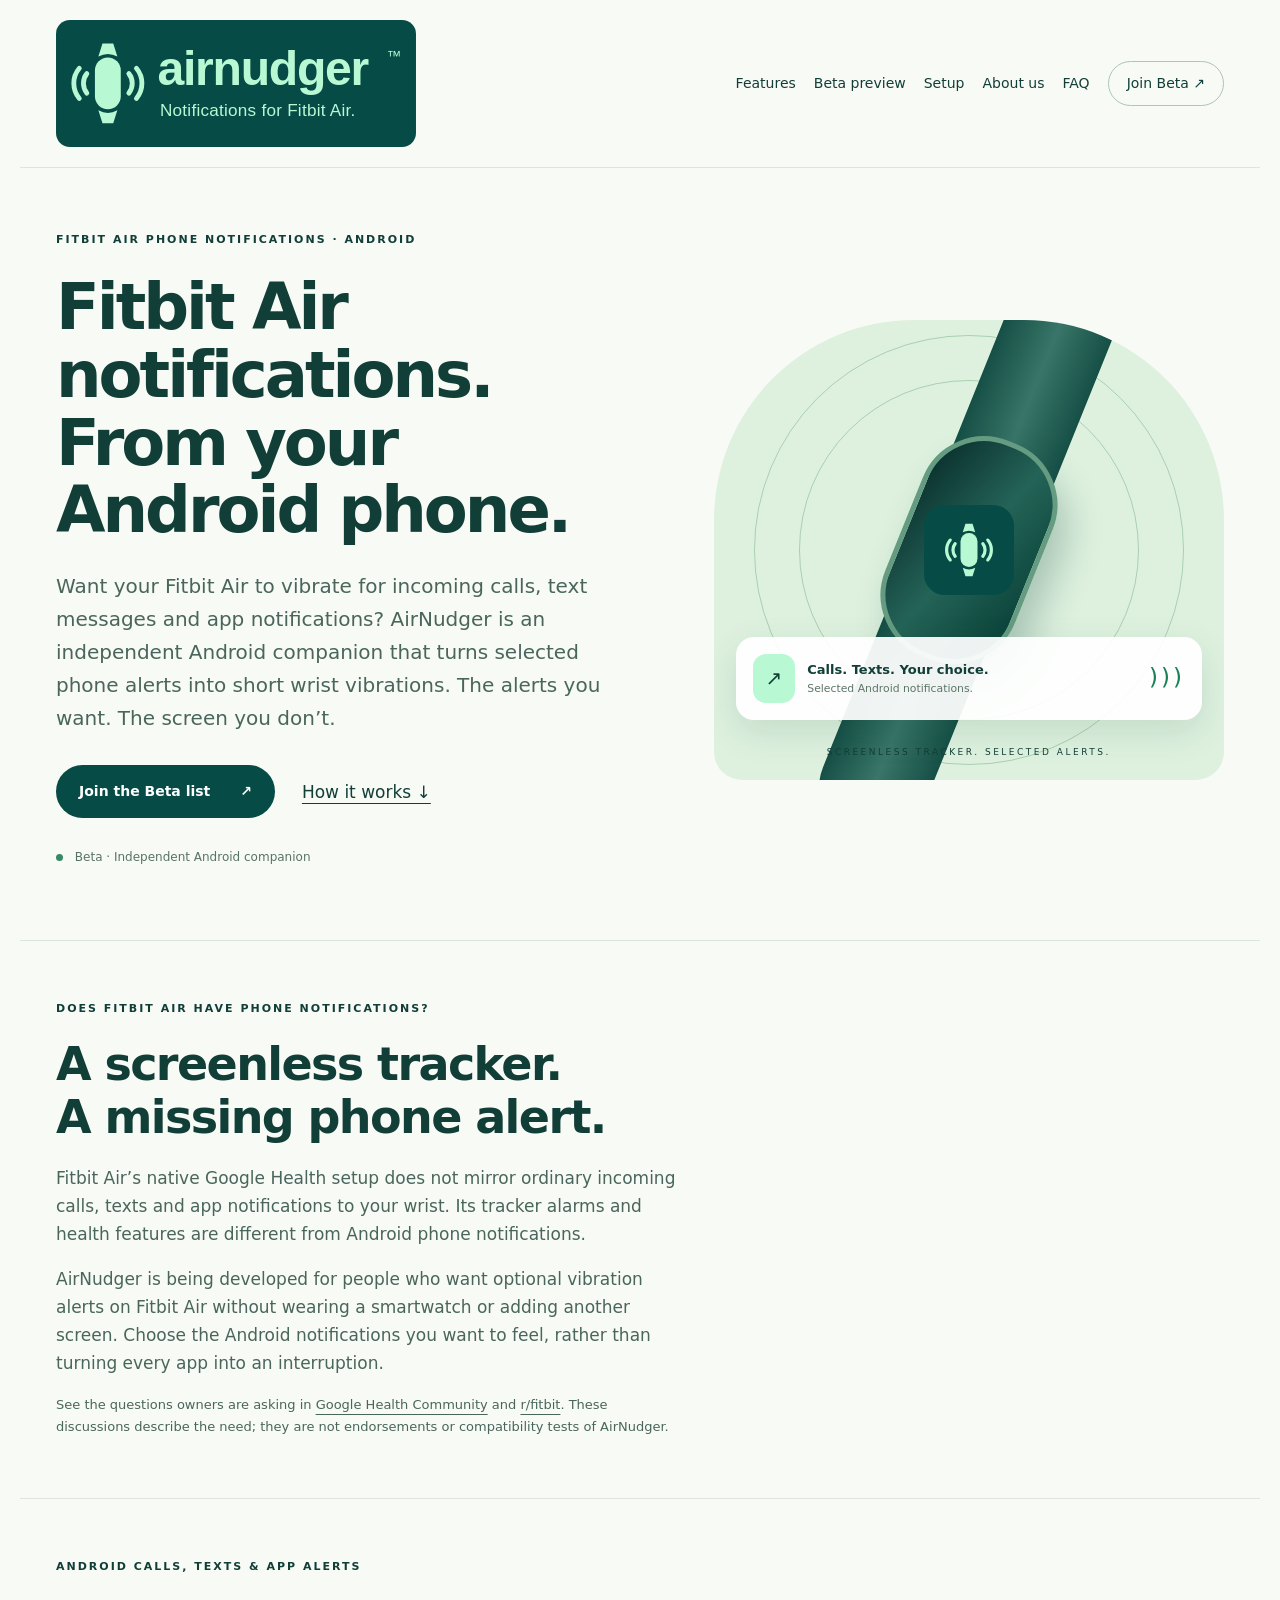
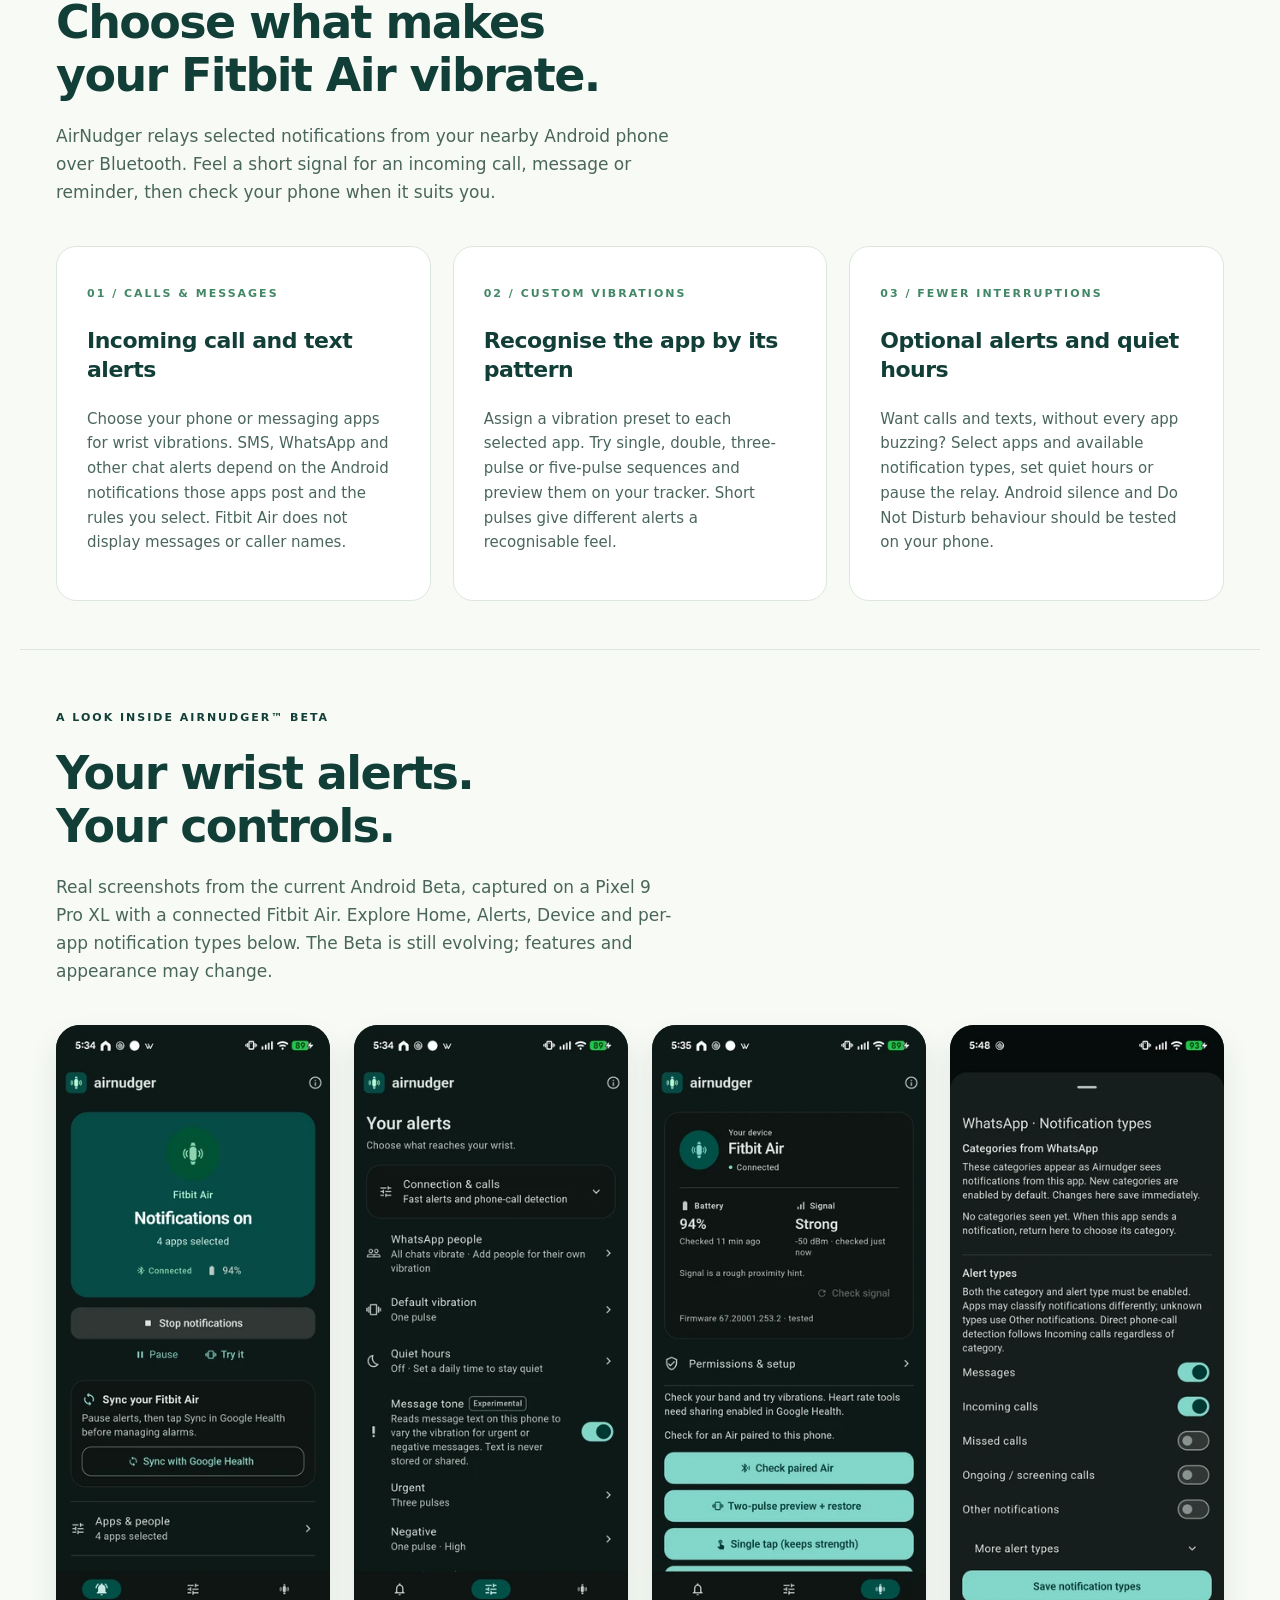
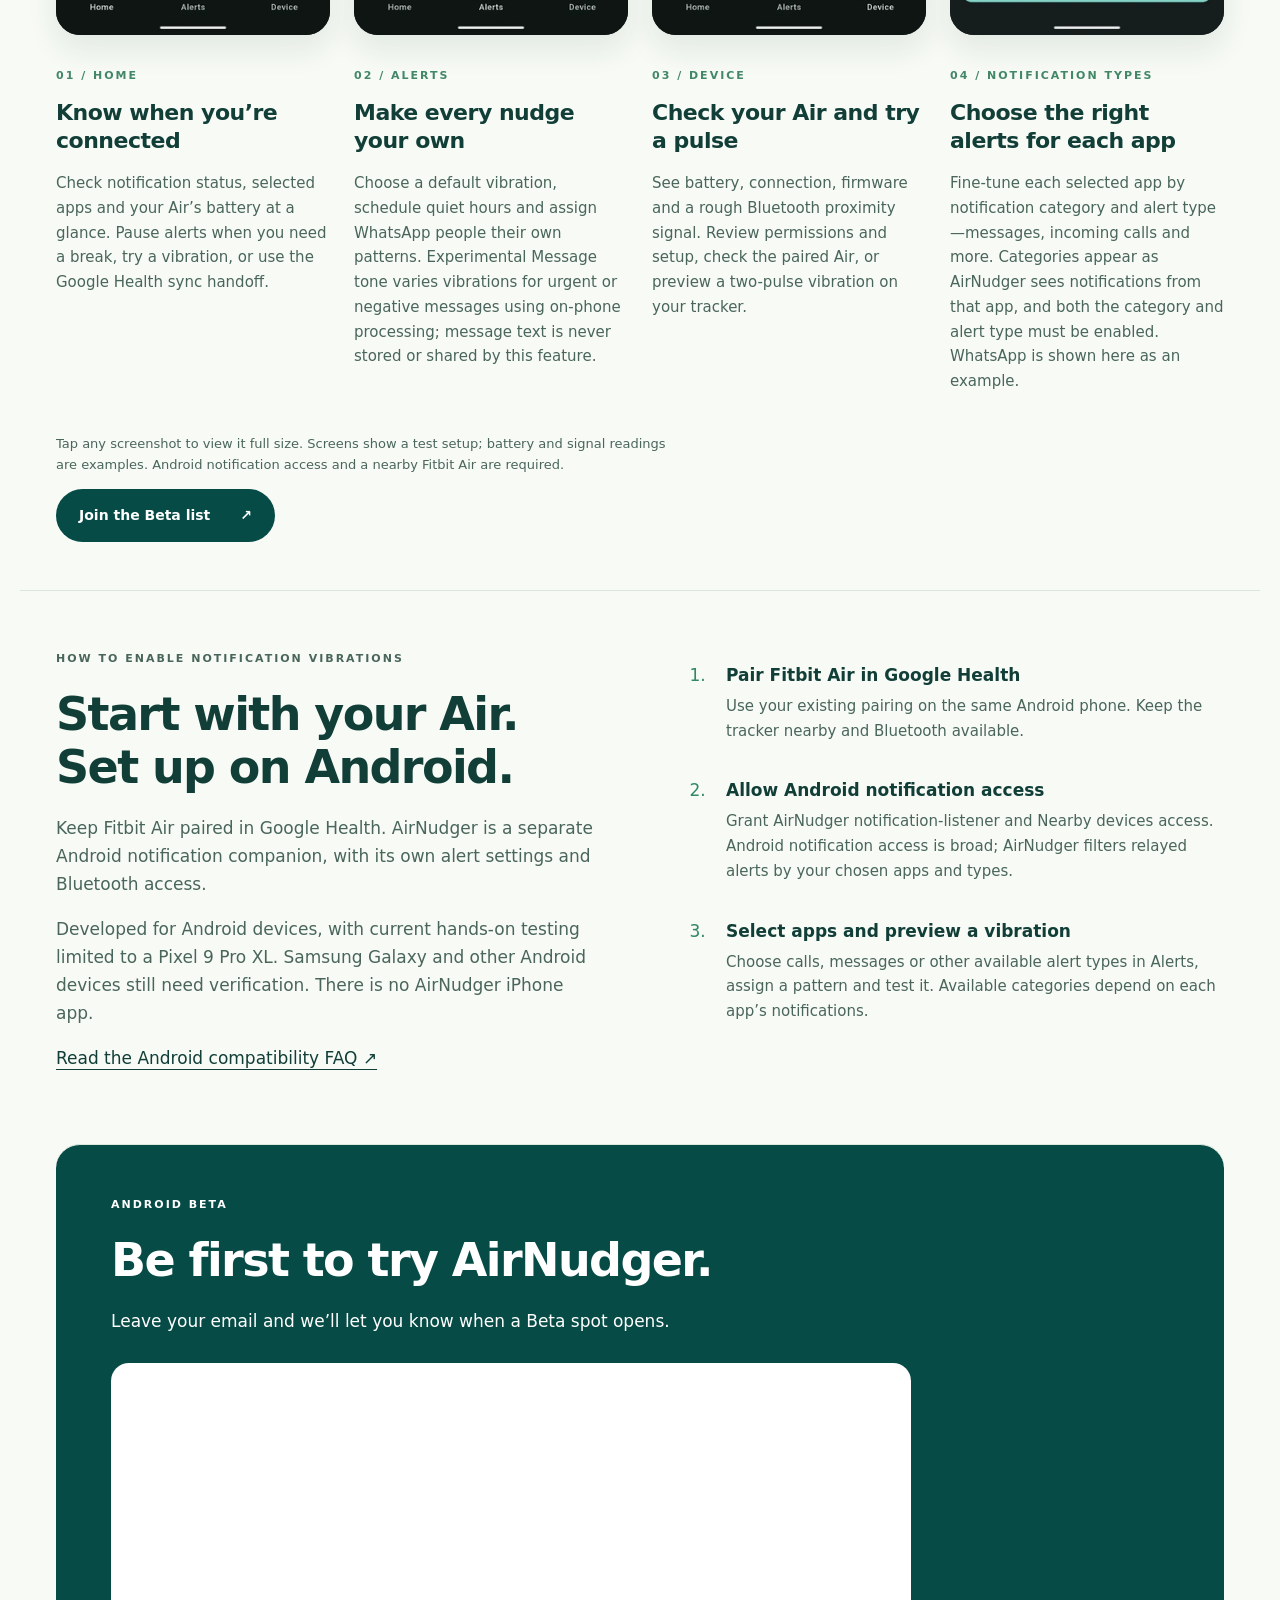
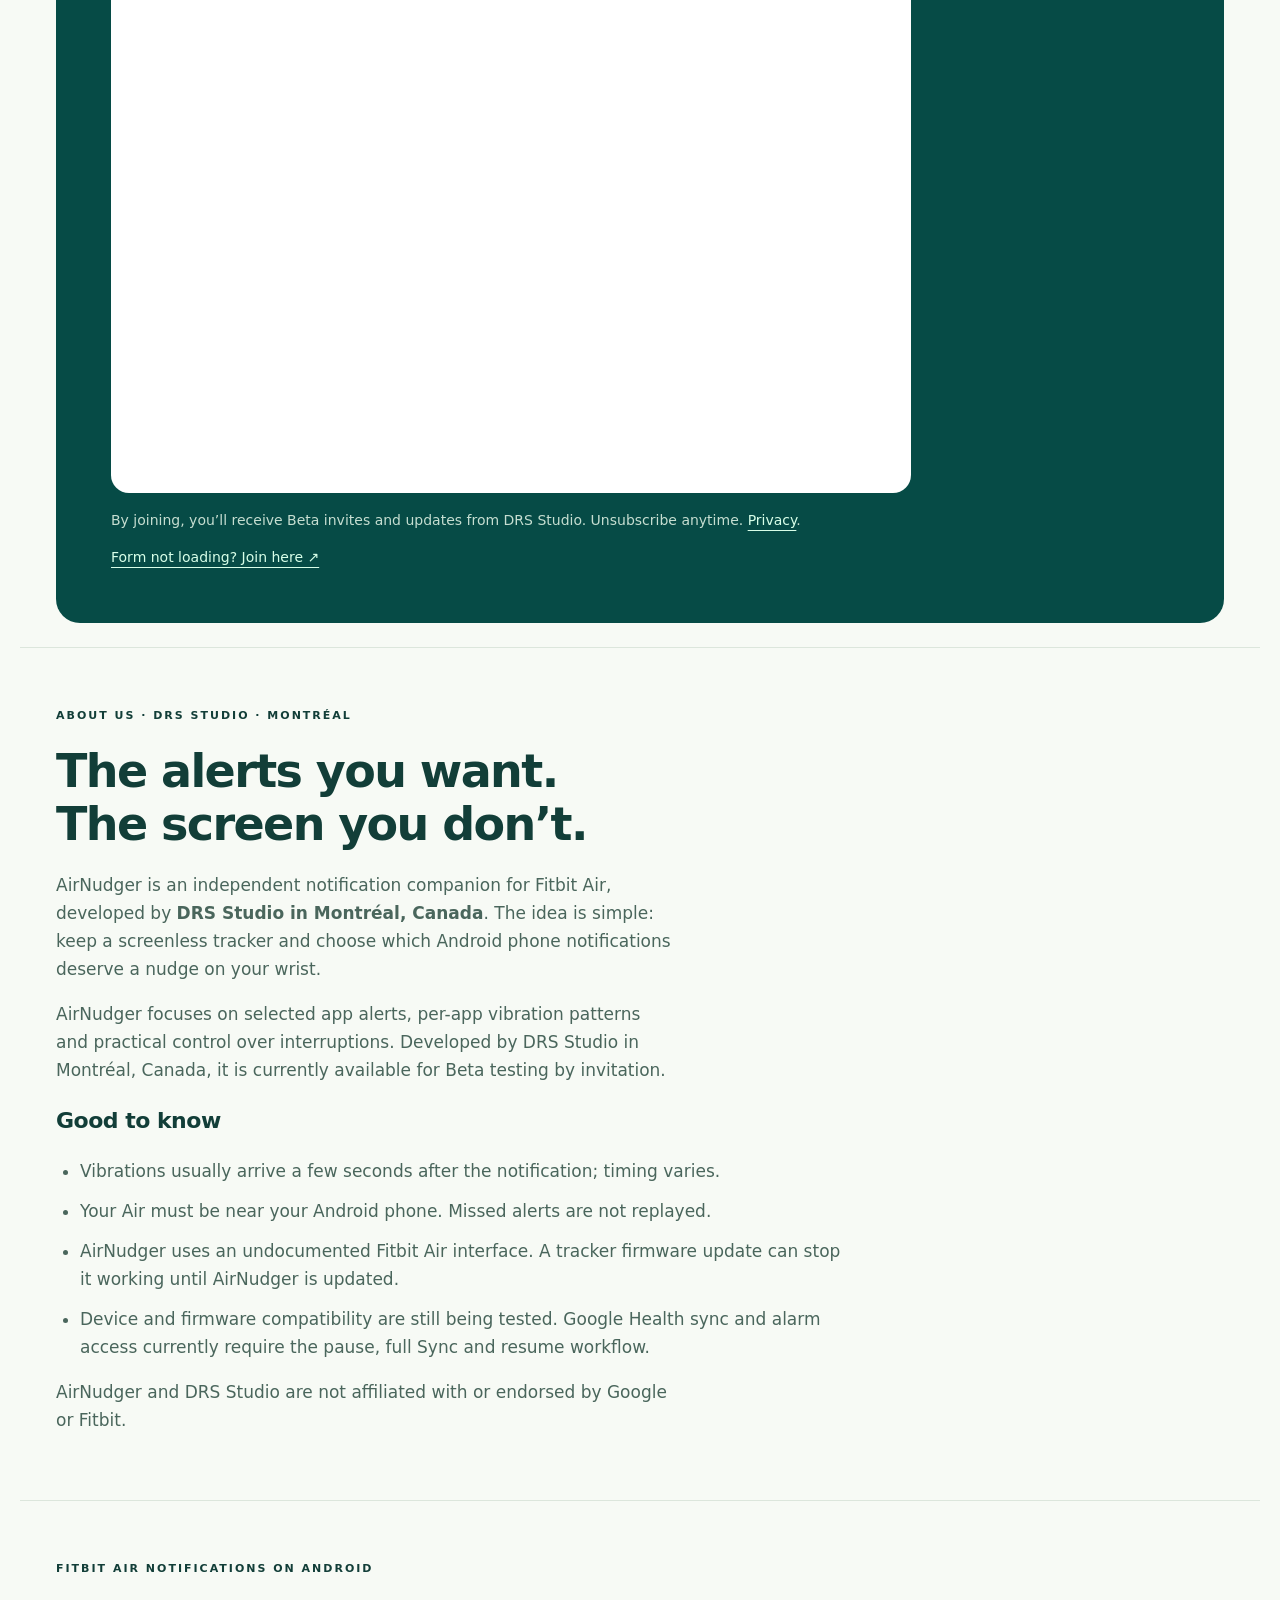
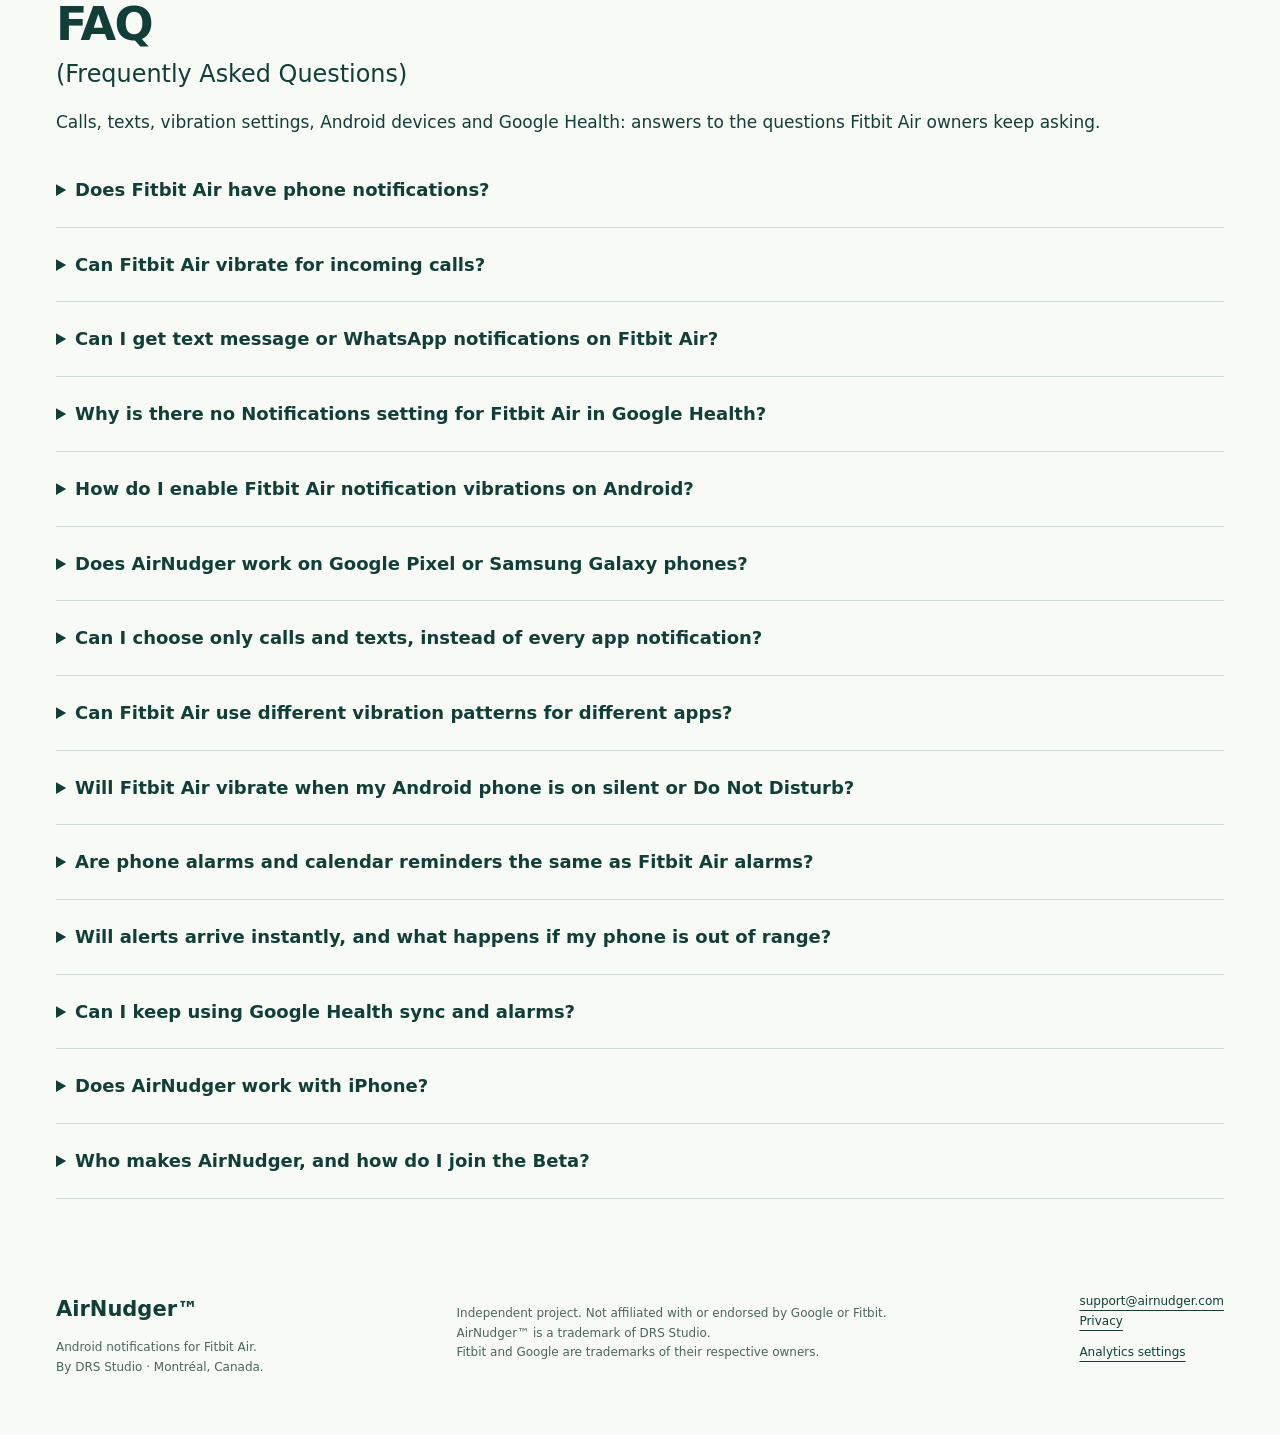
==== commit 805aa831: "Tighten desktop spacing and make www the preferred domain Reduce desktop header, hero and section pa" ====
--- a/index.html
+++ b/index.html
@@ -1,4 +1,4 @@
-<!doctype html><html lang="en"><head><meta charset="utf-8"><meta name="viewport" content="width=device-width,initial-scale=1"><title>Fitbit Air Notifications for Android | Calls &amp; Texts | AirNudger</title><meta name="description" content="Can Fitbit Air vibrate for calls and texts? Meet AirNudger Beta, an Android companion for phone notifications, app alerts and custom wrist vibration patterns."><link rel="canonical" href="https://airnudger.com/"><meta name="theme-color" content="#064b46"><meta property="og:type" content="website"><meta property="og:title" content="AirNudger — Fitbit Air notifications for Android"><meta property="og:description" content="The alerts you want. The screen you don’t. Selected Android call, text and app notifications as Fitbit Air wrist vibrations."><meta property="og:url" content="https://airnudger.com/"><meta property="og:image" content="https://airnudger.com/icon-512.png"><meta name="twitter:card" content="summary"><link rel="icon" href="/icon.svg" type="image/svg+xml"><link rel="stylesheet" href="/style.css?v=6"><script type="application/ld+json">{"@context": "https://schema.org", "@graph": [{"@type": "Organization", "@id": "https://airnudger.com/#studio", "name": "DRS Studio", "address": {"@type": "PostalAddress", "addressLocality": "Montréal", "addressCountry": "CA"}}, {"@type": "WebSite", "@id": "https://airnudger.com/#website", "url": "https://airnudger.com/", "name": "AirNudger", "publisher": {"@id": "https://airnudger.com/#studio"}}, {"@type": "FAQPage", "@id": "https://airnudger.com/#faq", "mainEntity": [{"@type": "Question", "name": "Does Fitbit Air have phone notifications?", "acceptedAnswer": {"@type": "Answer", "text": "Fitbit Air does not provide standard call, text and app notification mirroring through its native Google Health setup. AirNudger is a separate, unofficial Android companion designed to add selected notification vibrations. It does not add a screen or display messages."}}, {"@type": "Question", "name": "Can Fitbit Air vibrate for incoming calls?", "acceptedAnswer": {"@type": "Answer", "text": "AirNudger supports incoming-call vibration alerts from selected Android phone notifications. Optional direct phone-call detection requires Android 12 or newer, one active SIM and a Phone-state permission. It has limited Pixel testing; instant alerts and continuous ringing are not guaranteed."}}, {"@type": "Question", "name": "Can I get text message or WhatsApp notifications on Fitbit Air?", "acceptedAnswer": {"@type": "Answer", "text": "AirNudger can relay selected notifications posted by Android messaging apps, including SMS and WhatsApp, as short wrist vibrations. The app must post a notification that AirNudger can access, and your rules must allow it. Message text is not displayed on Fitbit Air. Compatibility varies by app, phone and tracker firmware."}}, {"@type": "Question", "name": "Why is there no Notifications setting for Fitbit Air in Google Health?", "acceptedAnswer": {"@type": "Answer", "text": "Instructions for Fitbit models with native phone notification support do not necessarily apply to Fitbit Air. A notification permission for Google Health on your phone does not by itself enable call and text vibrations on your Air. AirNudger manages its own alert rules separately."}}, {"@type": "Question", "name": "How do I enable Fitbit Air notification vibrations on Android?", "acceptedAnswer": {"@type": "Answer", "text": "For the current private build, first pair Fitbit Air in Google Health. Grant AirNudger notification access and Nearby devices access through Android settings, select apps and notification types in Alerts, then preview a vibration pattern with the tracker nearby. The app is in Beta. Join the Beta list on this page to hear about access and updates; a public download is not available yet."}}, {"@type": "Question", "name": "Does AirNudger work on Google Pixel or Samsung Galaxy phones?", "acceptedAnswer": {"@type": "Answer", "text": "AirNudger is developed for Android devices. Current hands-on testing is limited to a Pixel 9 Pro XL; Samsung Galaxy and other Android phones are not yet verified for this app. Android version, Bluetooth behaviour, background restrictions and Fitbit Air firmware can affect delivery."}}, {"@type": "Question", "name": "Can I choose only calls and texts, instead of every app notification?", "acceptedAnswer": {"@type": "Answer", "text": "Yes. Select which Android apps and available notification types may trigger an alert. Assign a vibration preset per app, set quiet hours or pause the relay. Available categories depend on the notifications supplied by each app."}}, {"@type": "Question", "name": "Can Fitbit Air use different vibration patterns for different apps?", "acceptedAnswer": {"@type": "Answer", "text": "AirNudger offers per-app vibration presets, including single, double, three-pulse and five-pulse sequences. Preview the pattern before saving. These are discrete pulses, not an arbitrary continuous vibration or a display of who is calling."}}, {"@type": "Question", "name": "Will Fitbit Air vibrate when my Android phone is on silent or Do Not Disturb?", "acceptedAnswer": {"@type": "Answer", "text": "Delivery depends on Android notification behaviour and AirNudger’s silence and quiet-hours settings. Do not assume that silent mode and Do Not Disturb behave identically or that AirNudger bypasses them. Check your chosen rules and test the mode you use on your own phone."}}, {"@type": "Question", "name": "Are phone alarms and calendar reminders the same as Fitbit Air alarms?", "acceptedAnswer": {"@type": "Answer", "text": "No. Google Health tracker alarms are separate from notifications posted by Android Clock or calendar apps. AirNudger can only act on an accessible, selected phone notification; it does not copy your phone alarm schedule into Fitbit Air. Test reminders on your setup and do not rely on the app for critical alarms."}}, {"@type": "Question", "name": "Will alerts arrive instantly, and what happens if my phone is out of range?", "acceptedAnswer": {"@type": "Answer", "text": "Vibrations usually arrive a few seconds after the notification, and actual delay varies. Fitbit Air must be near your phone over Bluetooth. Missed alerts are not replayed. Background restrictions, connection state and firmware affect reliability."}}, {"@type": "Question", "name": "Can I keep using Google Health sync and alarms?", "acceptedAnswer": {"@type": "Answer", "text": "Yes, with an explicit handoff in the current app: pause AirNudger notifications, run a full tracker Sync in Google Health, use Alarms, then return to AirNudger and resume. Seamless sharing and overnight behaviour are still being tested."}}, {"@type": "Question", "name": "Does AirNudger work with iPhone?", "acceptedAnswer": {"@type": "Answer", "text": "No. AirNudger is an Android companion app; there is no AirNudger iOS version. The fact that Fitbit Air can pair with an iPhone does not make this Android notification relay available on iPhone."}}, {"@type": "Question", "name": "Who makes AirNudger, and how do I join the Beta?", "acceptedAnswer": {"@type": "Answer", "text": "AirNudger is developed by DRS Studio in Montréal, Canada. It is an independent project built on the open-source fitbit-air project by Thore Koritzius (The Centaurus). The app is in Beta. Enter your email in the Beta signup form on this page to join the list for access and updates; joining does not guarantee immediate access. There is no public download yet. AirNudger is not affiliated with Google or Fitbit."}}]}]}</script><script src="/analytics.js?v=1" defer></script></head><body><a class="skip" href="#main">Skip to content</a><header><a class="brand" href="/" aria-label="AirNudger home"><img src="/logo.svg?v=4" alt="AirNudger™ — Notifications for Fitbit Air" width="360" height="127"></a><nav class="desktop-nav" aria-label="Main navigation"><a href="#features">Features</a><a href="#beta-preview">Beta preview</a><a href="#setup">Setup</a><a href="#about">About us</a><a href="#faq">FAQ</a><a class="pill" href="#availability">Join Beta ↗</a></nav><details class="mobile-menu"><summary>Menu <span aria-hidden="true">＋</span></summary><nav aria-label="Mobile navigation"><a href="#features">Features</a><a href="#beta-preview">Beta preview</a><a href="#setup">Setup</a><a href="#about">About us</a><a href="#faq">FAQ</a><a class="pill" href="#availability">Join Beta ↗</a></nav></details></header><main id="main"><section class="hero"><div><p class="eyebrow">FITBIT AIR PHONE NOTIFICATIONS · ANDROID</p><h1>Fitbit Air notifications.<br>From your Android phone.</h1><p class="lead">Want your Fitbit Air to vibrate for incoming calls, text messages and app notifications? AirNudger is an independent Android companion that turns selected phone alerts into short wrist vibrations. The alerts you want. The screen you don’t.</p><div class="actions"><a class="button" href="#availability">Join the Beta list <span>↗</span></a><a href="#setup">How it works ↓</a></div><p class="status"><span></span> Beta · Independent Android companion</p></div><div class="visual" aria-label="Illustration of a screenless tracker receiving a vibration alert"><div class="orbit o1"></div><div class="orbit o2"></div><div class="strap"></div><div class="tracker"><img src="/icon.svg" width="90" height="90" alt=""></div><div class="notice"><span class="dot">↗</span><div><strong>Calls. Texts. Your choice.</strong><small>Selected Android notifications.</small></div><span class="waves">)))</span></div><span class="caption">SCREENLESS TRACKER. SELECTED ALERTS.</span></div></section><section class="intro" id="notifications"><p class="eyebrow">DOES FITBIT AIR HAVE PHONE NOTIFICATIONS?</p><h2>A screenless tracker.<br>A missing phone alert.</h2><p>Fitbit Air’s native Google Health setup does not mirror ordinary incoming calls, texts and app notifications to your wrist. Its tracker alarms and health features are different from Android phone notifications.</p><p>AirNudger is being developed for people who want optional vibration alerts on Fitbit Air without wearing a smartwatch or adding another screen. Choose the Android notifications you want to feel, rather than turning every app into an interruption.</p><p class="source-note">See the questions owners are asking in <a href="https://support.google.com/googlehealth/thread/437066728/can-fitbit-air-vibrate-for-notifications?hl=en">Google Health Community</a> and <a href="https://www.reddit.com/r/fitbit/comments/1ts5237/does_the_fitbit_air_vibrate_for_all_phone/">r/fitbit</a>. These discussions describe the need; they are not endorsements or compatibility tests of AirNudger.</p></section>
+<!doctype html><html lang="en"><head><meta charset="utf-8"><meta name="viewport" content="width=device-width,initial-scale=1"><title>Fitbit Air Notifications for Android | Calls &amp; Texts | AirNudger</title><meta name="description" content="Can Fitbit Air vibrate for calls and texts? Meet AirNudger Beta, an Android companion for phone notifications, app alerts and custom wrist vibration patterns."><link rel="canonical" href="https://www.airnudger.com/"><meta name="theme-color" content="#064b46"><meta property="og:type" content="website"><meta property="og:title" content="AirNudger — Fitbit Air notifications for Android"><meta property="og:description" content="The alerts you want. The screen you don’t. Selected Android call, text and app notifications as Fitbit Air wrist vibrations."><meta property="og:url" content="https://www.airnudger.com/"><meta property="og:image" content="https://www.airnudger.com/icon-512.png"><meta name="twitter:card" content="summary"><link rel="icon" href="/icon.svg" type="image/svg+xml"><link rel="stylesheet" href="/style.css?v=7"><script type="application/ld+json">{"@context": "https://schema.org", "@graph": [{"@type": "Organization", "@id": "https://www.airnudger.com/#studio", "name": "DRS Studio", "address": {"@type": "PostalAddress", "addressLocality": "Montréal", "addressCountry": "CA"}}, {"@type": "WebSite", "@id": "https://www.airnudger.com/#website", "url": "https://www.airnudger.com/", "name": "AirNudger", "publisher": {"@id": "https://www.airnudger.com/#studio"}}, {"@type": "FAQPage", "@id": "https://www.airnudger.com/#faq", "mainEntity": [{"@type": "Question", "name": "Does Fitbit Air have phone notifications?", "acceptedAnswer": {"@type": "Answer", "text": "Fitbit Air does not provide standard call, text and app notification mirroring through its native Google Health setup. AirNudger is a separate, unofficial Android companion designed to add selected notification vibrations. It does not add a screen or display messages."}}, {"@type": "Question", "name": "Can Fitbit Air vibrate for incoming calls?", "acceptedAnswer": {"@type": "Answer", "text": "AirNudger supports incoming-call vibration alerts from selected Android phone notifications. Optional direct phone-call detection requires Android 12 or newer, one active SIM and a Phone-state permission. It has limited Pixel testing; instant alerts and continuous ringing are not guaranteed."}}, {"@type": "Question", "name": "Can I get text message or WhatsApp notifications on Fitbit Air?", "acceptedAnswer": {"@type": "Answer", "text": "AirNudger can relay selected notifications posted by Android messaging apps, including SMS and WhatsApp, as short wrist vibrations. The app must post a notification that AirNudger can access, and your rules must allow it. Message text is not displayed on Fitbit Air. Compatibility varies by app, phone and tracker firmware."}}, {"@type": "Question", "name": "Why is there no Notifications setting for Fitbit Air in Google Health?", "acceptedAnswer": {"@type": "Answer", "text": "Instructions for Fitbit models with native phone notification support do not necessarily apply to Fitbit Air. A notification permission for Google Health on your phone does not by itself enable call and text vibrations on your Air. AirNudger manages its own alert rules separately."}}, {"@type": "Question", "name": "How do I enable Fitbit Air notification vibrations on Android?", "acceptedAnswer": {"@type": "Answer", "text": "For the current private build, first pair Fitbit Air in Google Health. Grant AirNudger notification access and Nearby devices access through Android settings, select apps and notification types in Alerts, then preview a vibration pattern with the tracker nearby. The app is in Beta. Join the Beta list on this page to hear about access and updates; a public download is not available yet."}}, {"@type": "Question", "name": "Does AirNudger work on Google Pixel or Samsung Galaxy phones?", "acceptedAnswer": {"@type": "Answer", "text": "AirNudger is developed for Android devices. Current hands-on testing is limited to a Pixel 9 Pro XL; Samsung Galaxy and other Android phones are not yet verified for this app. Android version, Bluetooth behaviour, background restrictions and Fitbit Air firmware can affect delivery."}}, {"@type": "Question", "name": "Can I choose only calls and texts, instead of every app notification?", "acceptedAnswer": {"@type": "Answer", "text": "Yes. Select which Android apps and available notification types may trigger an alert. Assign a vibration preset per app, set quiet hours or pause the relay. Available categories depend on the notifications supplied by each app."}}, {"@type": "Question", "name": "Can Fitbit Air use different vibration patterns for different apps?", "acceptedAnswer": {"@type": "Answer", "text": "AirNudger offers per-app vibration presets, including single, double, three-pulse and five-pulse sequences. Preview the pattern before saving. These are discrete pulses, not an arbitrary continuous vibration or a display of who is calling."}}, {"@type": "Question", "name": "Will Fitbit Air vibrate when my Android phone is on silent or Do Not Disturb?", "acceptedAnswer": {"@type": "Answer", "text": "Delivery depends on Android notification behaviour and AirNudger’s silence and quiet-hours settings. Do not assume that silent mode and Do Not Disturb behave identically or that AirNudger bypasses them. Check your chosen rules and test the mode you use on your own phone."}}, {"@type": "Question", "name": "Are phone alarms and calendar reminders the same as Fitbit Air alarms?", "acceptedAnswer": {"@type": "Answer", "text": "No. Google Health tracker alarms are separate from notifications posted by Android Clock or calendar apps. AirNudger can only act on an accessible, selected phone notification; it does not copy your phone alarm schedule into Fitbit Air. Test reminders on your setup and do not rely on the app for critical alarms."}}, {"@type": "Question", "name": "Will alerts arrive instantly, and what happens if my phone is out of range?", "acceptedAnswer": {"@type": "Answer", "text": "Vibrations usually arrive a few seconds after the notification, and actual delay varies. Fitbit Air must be near your phone over Bluetooth. Missed alerts are not replayed. Background restrictions, connection state and firmware affect reliability."}}, {"@type": "Question", "name": "Can I keep using Google Health sync and alarms?", "acceptedAnswer": {"@type": "Answer", "text": "Yes, with an explicit handoff in the current app: pause AirNudger notifications, run a full tracker Sync in Google Health, use Alarms, then return to AirNudger and resume. Seamless sharing and overnight behaviour are still being tested."}}, {"@type": "Question", "name": "Does AirNudger work with iPhone?", "acceptedAnswer": {"@type": "Answer", "text": "No. AirNudger is an Android companion app; there is no AirNudger iOS version. The fact that Fitbit Air can pair with an iPhone does not make this Android notification relay available on iPhone."}}, {"@type": "Question", "name": "Who makes AirNudger, and how do I join the Beta?", "acceptedAnswer": {"@type": "Answer", "text": "AirNudger is developed by DRS Studio in Montréal, Canada. It is an independent project built on the open-source fitbit-air project by Thore Koritzius (The Centaurus). The app is in Beta. Enter your email in the Beta signup form on this page to join the list for access and updates; joining does not guarantee immediate access. There is no public download yet. AirNudger is not affiliated with Google or Fitbit."}}]}]}</script><script src="/analytics.js?v=1" defer></script></head><body><a class="skip" href="#main">Skip to content</a><header><a class="brand" href="/" aria-label="AirNudger home"><img src="/logo.svg?v=4" alt="AirNudger™ — Notifications for Fitbit Air" width="360" height="127"></a><nav class="desktop-nav" aria-label="Main navigation"><a href="#features">Features</a><a href="#beta-preview">Beta preview</a><a href="#setup">Setup</a><a href="#about">About us</a><a href="#faq">FAQ</a><a class="pill" href="#availability">Join Beta ↗</a></nav><details class="mobile-menu"><summary>Menu <span aria-hidden="true">＋</span></summary><nav aria-label="Mobile navigation"><a href="#features">Features</a><a href="#beta-preview">Beta preview</a><a href="#setup">Setup</a><a href="#about">About us</a><a href="#faq">FAQ</a><a class="pill" href="#availability">Join Beta ↗</a></nav></details></header><main id="main"><section class="hero"><div><p class="eyebrow">FITBIT AIR PHONE NOTIFICATIONS · ANDROID</p><h1>Fitbit Air notifications.<br>From your Android phone.</h1><p class="lead">Want your Fitbit Air to vibrate for incoming calls, text messages and app notifications? AirNudger is an independent Android companion that turns selected phone alerts into short wrist vibrations. The alerts you want. The screen you don’t.</p><div class="actions"><a class="button" href="#availability">Join the Beta list <span>↗</span></a><a href="#setup">How it works ↓</a></div><p class="status"><span></span> Beta · Independent Android companion</p></div><div class="visual" aria-label="Illustration of a screenless tracker receiving a vibration alert"><div class="orbit o1"></div><div class="orbit o2"></div><div class="strap"></div><div class="tracker"><img src="/icon.svg" width="90" height="90" alt=""></div><div class="notice"><span class="dot">↗</span><div><strong>Calls. Texts. Your choice.</strong><small>Selected Android notifications.</small></div><span class="waves">)))</span></div><span class="caption">SCREENLESS TRACKER. SELECTED ALERTS.</span></div></section><section class="intro" id="notifications"><p class="eyebrow">DOES FITBIT AIR HAVE PHONE NOTIFICATIONS?</p><h2>A screenless tracker.<br>A missing phone alert.</h2><p>Fitbit Air’s native Google Health setup does not mirror ordinary incoming calls, texts and app notifications to your wrist. Its tracker alarms and health features are different from Android phone notifications.</p><p>AirNudger is being developed for people who want optional vibration alerts on Fitbit Air without wearing a smartwatch or adding another screen. Choose the Android notifications you want to feel, rather than turning every app into an interruption.</p><p class="source-note">See the questions owners are asking in <a href="https://support.google.com/googlehealth/thread/437066728/can-fitbit-air-vibrate-for-notifications?hl=en">Google Health Community</a> and <a href="https://www.reddit.com/r/fitbit/comments/1ts5237/does_the_fitbit_air_vibrate_for_all_phone/">r/fitbit</a>. These discussions describe the need; they are not endorsements or compatibility tests of AirNudger.</p></section>
 <section class="intro" id="features"><p class="eyebrow">ANDROID CALLS, TEXTS &amp; APP ALERTS</p><h2>Choose what makes<br>your Fitbit Air vibrate.</h2><p>AirNudger relays selected notifications from your nearby Android phone over Bluetooth. Feel a short signal for an incoming call, message or reminder, then check your phone when it suits you.</p><div class="grid"><article><span class="number">01 / CALLS &amp; MESSAGES</span><h3>Incoming call and text alerts</h3><p>Choose your phone or messaging apps for wrist vibrations. SMS, WhatsApp and other chat alerts depend on the Android notifications those apps post and the rules you select. Fitbit Air does not display messages or caller names.</p></article><article><span class="number">02 / CUSTOM VIBRATIONS</span><h3>Recognise the app by its pattern</h3><p>Assign a vibration preset to each selected app. Try single, double, three-pulse or five-pulse sequences and preview them on your tracker. Short pulses give different alerts a recognisable feel.</p></article><article><span class="number">03 / FEWER INTERRUPTIONS</span><h3>Optional alerts and quiet hours</h3><p>Want calls and texts, without every app buzzing? Select apps and available notification types, set quiet hours or pause the relay. Android silence and Do Not Disturb behaviour should be tested on your phone.</p></article></div></section>
 <section class="intro beta-preview" id="beta-preview"><p class="eyebrow">A LOOK INSIDE AIRNUDGER™ BETA</p><h2>Your wrist alerts.<br>Your controls.</h2><p>Real screenshots from the current Android Beta, captured on a Pixel 9 Pro XL with a connected Fitbit Air. Explore Home, Alerts, Device and per-app notification types below. The Beta is still evolving; features and appearance may change.</p><div class="screenshot-grid"><figure><a class="screen-link" href="/beta-home.png" target="_blank" rel="noopener" aria-label="Open the full-size AirNudger Beta Home screenshot"><img src="/beta-home-320.webp" srcset="/beta-home-320.webp 320w, /beta-home-640.webp 640w" sizes="(max-width: 360px) 250px, (max-width: 750px) 270px, 280px" width="1344" height="2992" alt="AirNudger Beta Home screen with notifications enabled, four selected apps, connection status, pause and Google Health sync controls" loading="lazy" decoding="async"></a><figcaption><span class="number">01 / HOME</span><h3>Know when you’re connected</h3><p>Check notification status, selected apps and your Air’s battery at a glance. Pause alerts when you need a break, try a vibration, or use the Google Health sync handoff.</p></figcaption></figure><figure><a class="screen-link" href="/beta-alerts.png" target="_blank" rel="noopener" aria-label="Open the full-size AirNudger Beta Alerts screenshot"><img src="/beta-alerts-320.webp" srcset="/beta-alerts-320.webp 320w, /beta-alerts-640.webp 640w" sizes="(max-width: 360px) 250px, (max-width: 750px) 270px, 280px" width="1344" height="2992" alt="AirNudger Beta Alerts screen showing connection and calls, WhatsApp people, default vibration, quiet hours and experimental message tone" loading="lazy" decoding="async"></a><figcaption><span class="number">02 / ALERTS</span><h3>Make every nudge your own</h3><p>Choose a default vibration, schedule quiet hours and assign WhatsApp people their own patterns. Experimental Message tone varies vibrations for urgent or negative messages using on-phone processing; message text is never stored or shared by this feature.</p></figcaption></figure><figure><a class="screen-link" href="/beta-device.png" target="_blank" rel="noopener" aria-label="Open the full-size AirNudger Beta Device screenshot"><img src="/beta-device-320.webp" srcset="/beta-device-320.webp 320w, /beta-device-640.webp 640w" sizes="(max-width: 360px) 250px, (max-width: 750px) 270px, 280px" width="1344" height="2992" alt="AirNudger Beta Device screen showing a connected Fitbit Air, battery level, Bluetooth signal, firmware, permissions and vibration preview controls" loading="lazy" decoding="async"></a><figcaption><span class="number">03 / DEVICE</span><h3>Check your Air and try a pulse</h3><p>See battery, connection, firmware and a rough Bluetooth proximity signal. Review permissions and setup, check the paired Air, or preview a two-pulse vibration on your tracker.</p></figcaption></figure><figure><a class="screen-link" href="/beta-categories.png" target="_blank" rel="noopener" aria-label="Open the full-size per-app notification categories screenshot"><img src="/beta-categories-320.webp" srcset="/beta-categories-320.webp 320w, /beta-categories-640.webp 640w" sizes="(max-width: 360px) 250px, (max-width: 750px) 270px, 280px" width="1344" height="2992" alt="Per-app notification category and alert-type controls in AirNudger Beta, using WhatsApp as the example app" loading="lazy" decoding="async"></a><figcaption><span class="number">04 / NOTIFICATION TYPES</span><h3>Choose the right alerts for each app</h3><p>Fine-tune each selected app by notification category and alert type—messages, incoming calls and more. Categories appear as AirNudger sees notifications from that app, and both the category and alert type must be enabled. WhatsApp is shown here as an example.</p></figcaption></figure></div><p class="source-note">Tap any screenshot to view it full size. Screens show a test setup; battery and signal readings are examples. Android notification access and a nearby Fitbit Air are required.</p><a class="button" href="#availability">Join the Beta list <span>↗</span></a></section>
 <section class="setup" id="setup"><div><p class="eyebrow">HOW TO ENABLE NOTIFICATION VIBRATIONS</p><h2>Start with your Air.<br>Set up on Android.</h2><p>Keep Fitbit Air paired in Google Health. AirNudger is a separate Android notification companion, with its own alert settings and Bluetooth access.</p><p>Developed for Android devices, with current hands-on testing limited to a Pixel 9 Pro XL. Samsung Galaxy and other Android devices still need verification. There is no AirNudger iPhone app.</p><a href="#faq">Read the Android compatibility FAQ ↗</a></div><ol><li><strong>Pair Fitbit Air in Google Health</strong><p>Use your existing pairing on the same Android phone. Keep the tracker nearby and Bluetooth available.</p></li><li><strong>Allow Android notification access</strong><p>Grant AirNudger notification-listener and Nearby devices access. Android notification access is broad; AirNudger filters relayed alerts by your chosen apps and types.</p></li><li><strong>Select apps and preview a vibration</strong><p>Choose calls, messages or other available alert types in Alerts, assign a pattern and test it. Available categories depend on each app’s notifications.</p></li></ol></section>
--- a/style.css
+++ b/style.css
@@ -12,3 +12,6 @@
 .screenshot-grid{grid-template-columns:repeat(4,minmax(0,1fr));gap:24px}@media(min-width:751px) and (max-width:1050px){.screenshot-grid{grid-template-columns:repeat(2,minmax(0,1fr));gap:36px}}@media(max-width:750px){.screenshot-grid{grid-template-columns:1fr;gap:42px}}
 
 .analytics-choice{position:fixed;z-index:50;bottom:16px;left:16px;right:16px;max-width:900px;margin:auto;background:#fff;color:#123e38;border:1px solid #aec5b7;border-radius:18px;padding:20px 24px;box-shadow:0 12px 40px #123e3826;display:flex;gap:24px;align-items:center}.analytics-choice[hidden]{display:none}.analytics-choice p{font-size:14px;line-height:1.5;margin:6px 0 0}.analytics-actions{display:flex;gap:10px;flex-shrink:0}.analytics-actions button{min-height:44px;background:#f7faf5;border:1px solid #064b46;border-radius:24px;padding:10px 16px;color:#064b46;font:600 14px system-ui;cursor:pointer;white-space:nowrap}.analytics-settings{border:0;background:none;color:inherit;text-decoration:underline;text-underline-offset:5px;font:inherit;cursor:pointer;padding:4px 0;min-height:44px}@media(max-width:750px){.analytics-choice{left:12px;right:12px;bottom:12px;padding:18px;display:block}.analytics-actions{margin-top:14px;display:grid;grid-template-columns:1fr 1fr}.analytics-actions button{padding:10px 12px}}
+
+/* Tighter desktop rhythm; preserve the existing mobile and tablet layout. */
+@media(min-width:1051px){header{padding:20px 36px}.hero{padding:52px 36px 60px}.intro,.setup,.faq{padding:48px 36px}.availability{margin:24px 36px;padding:40px 55px}}
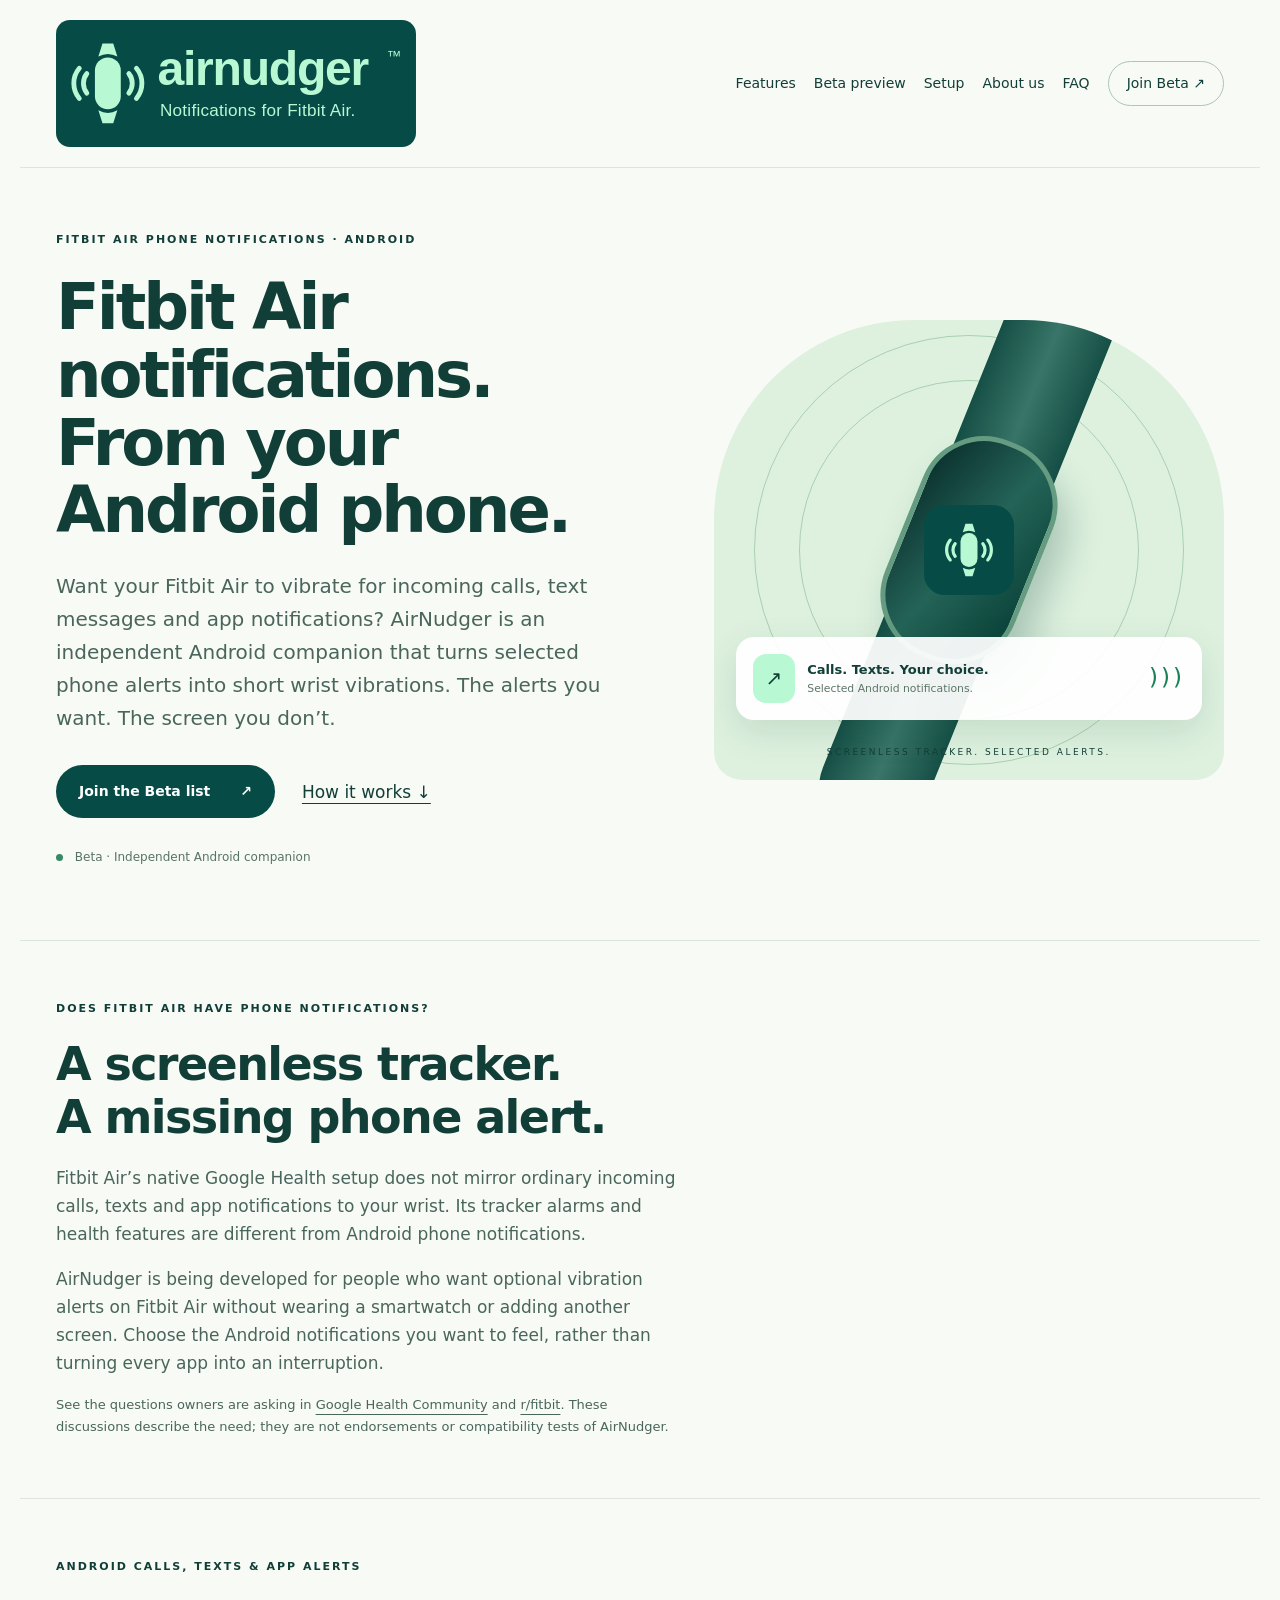
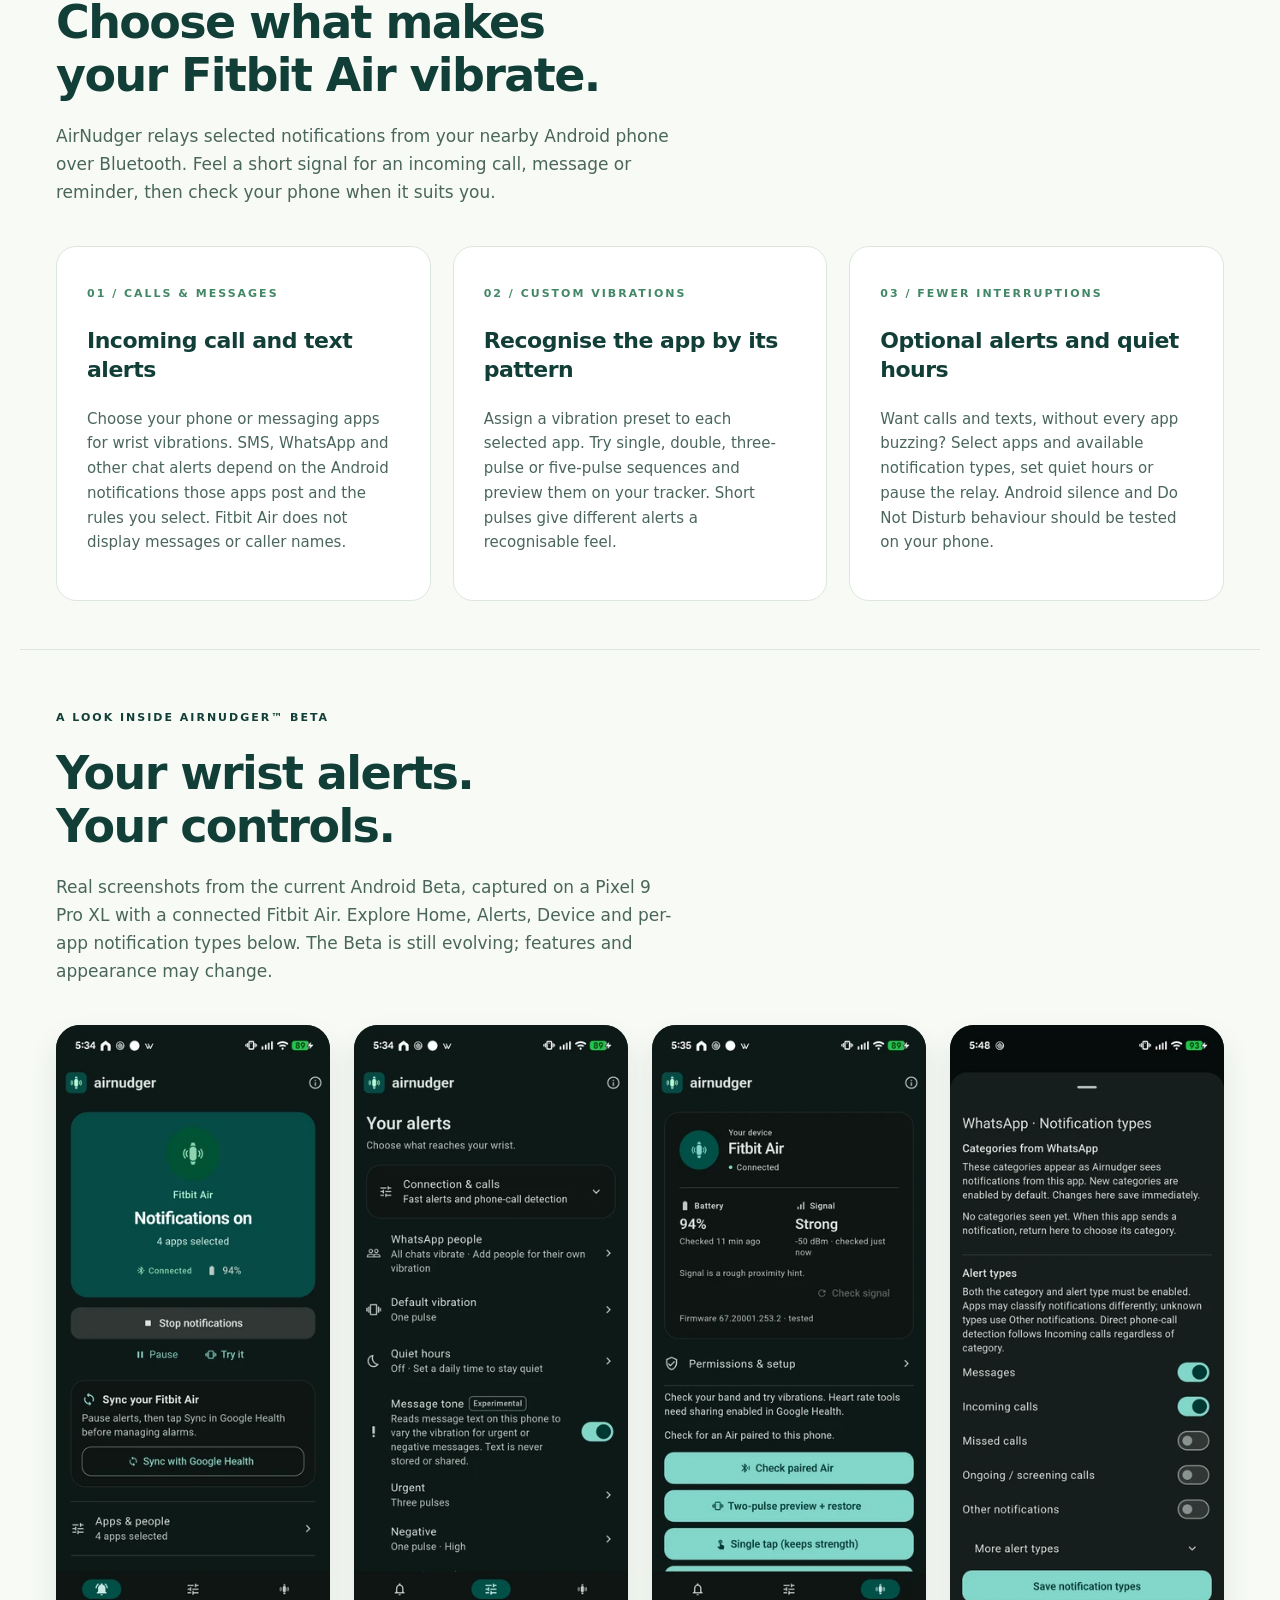
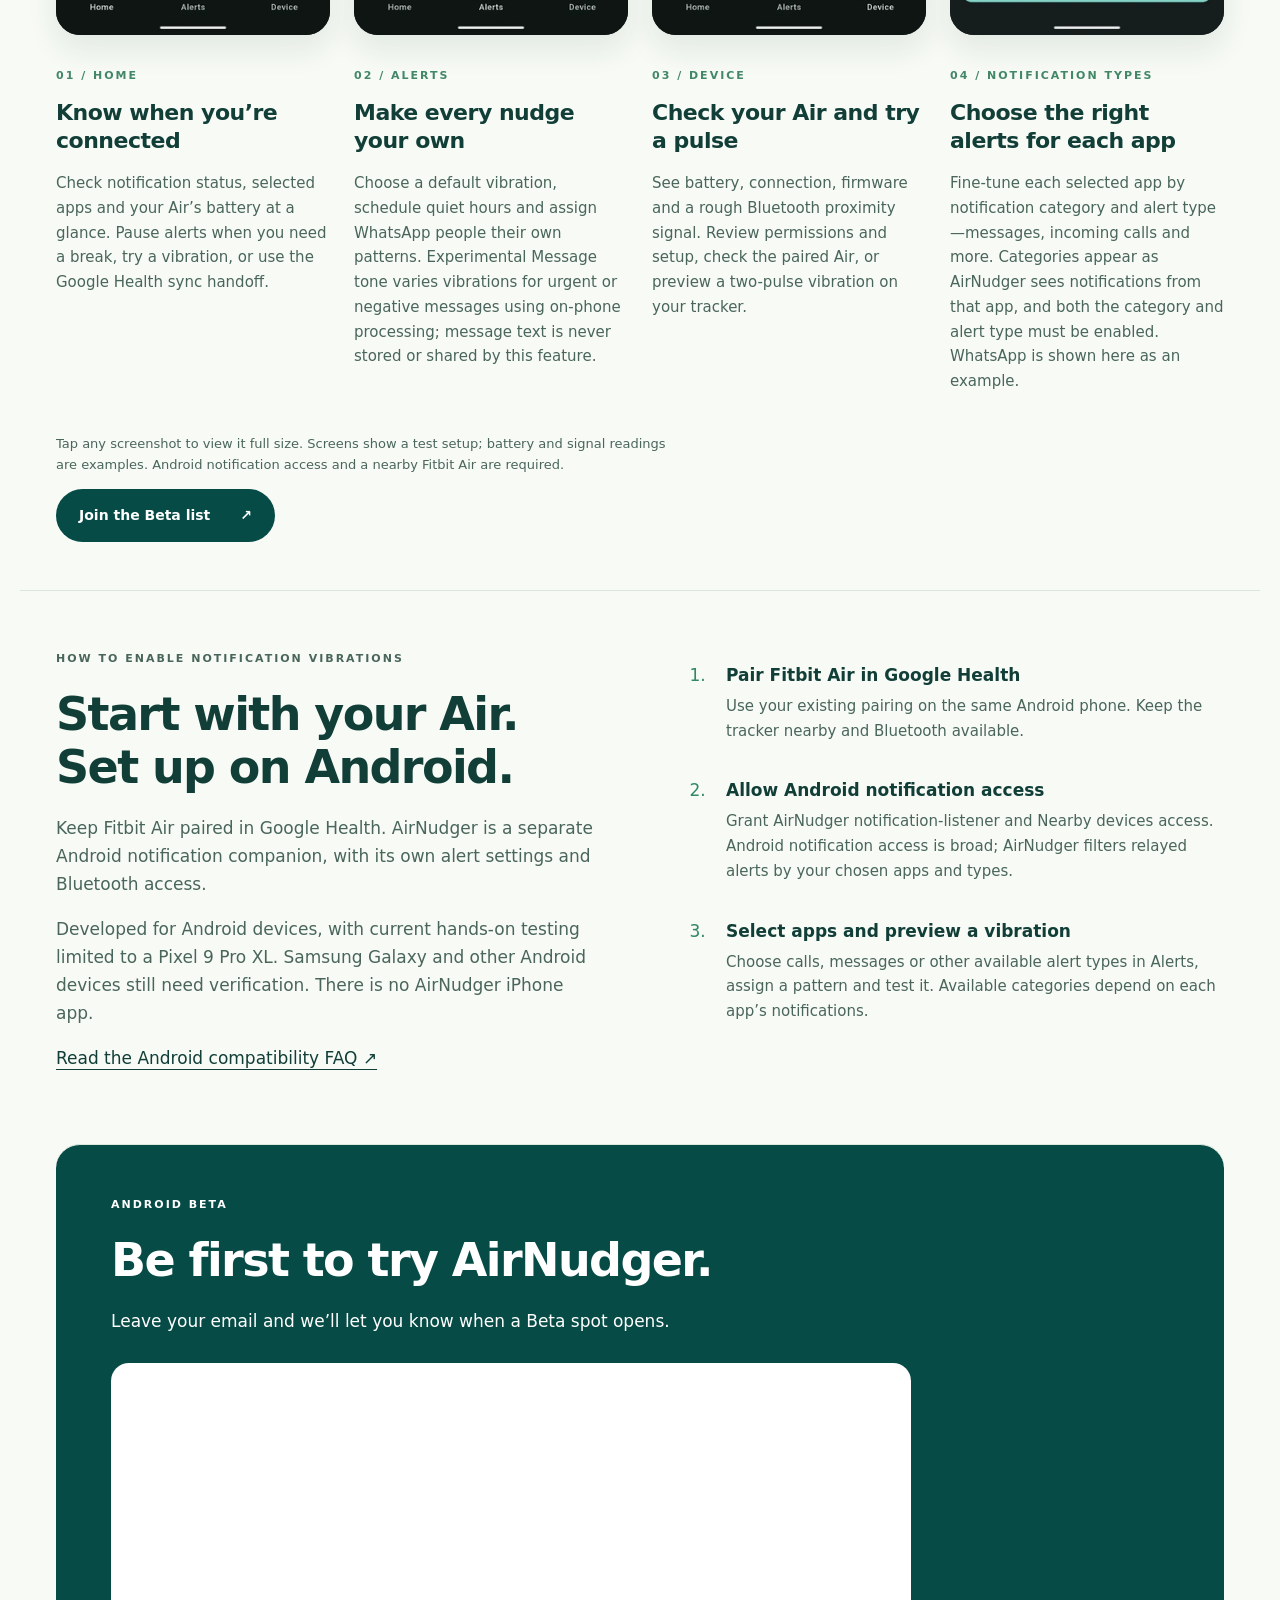
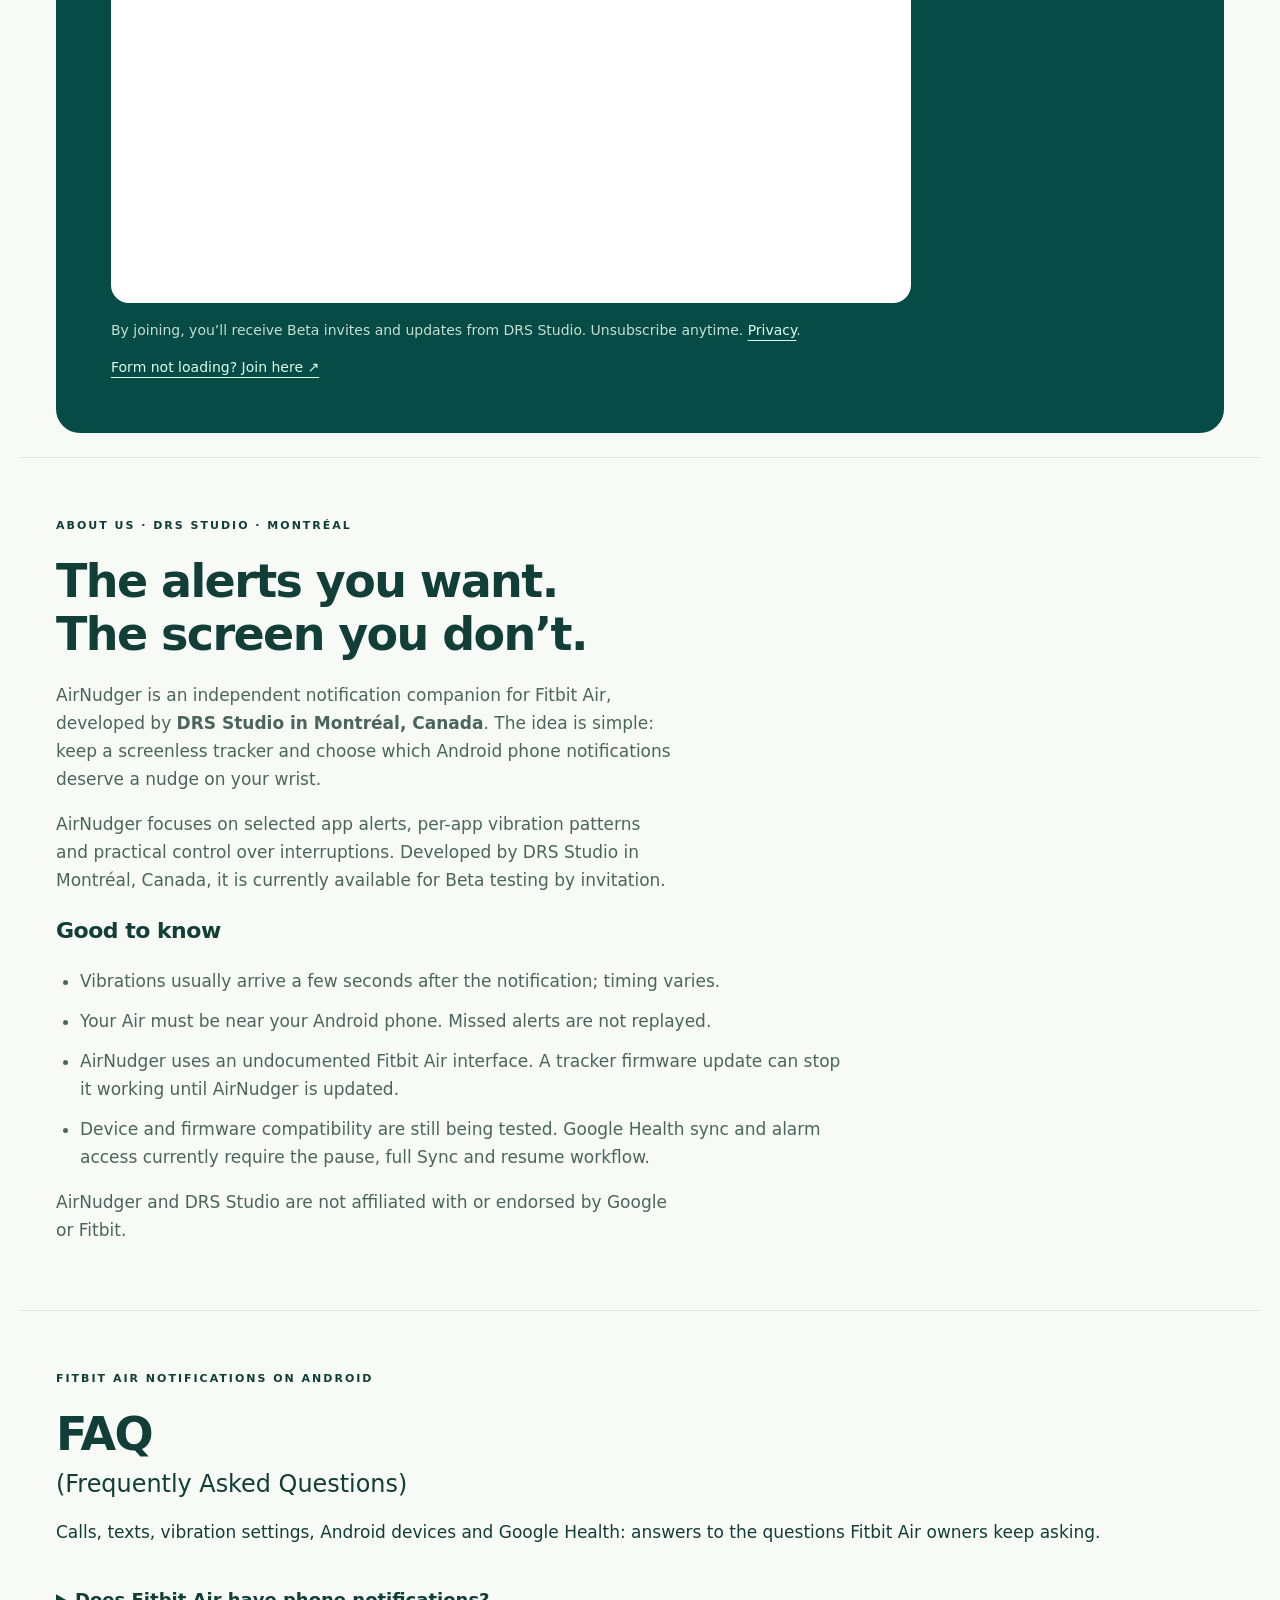
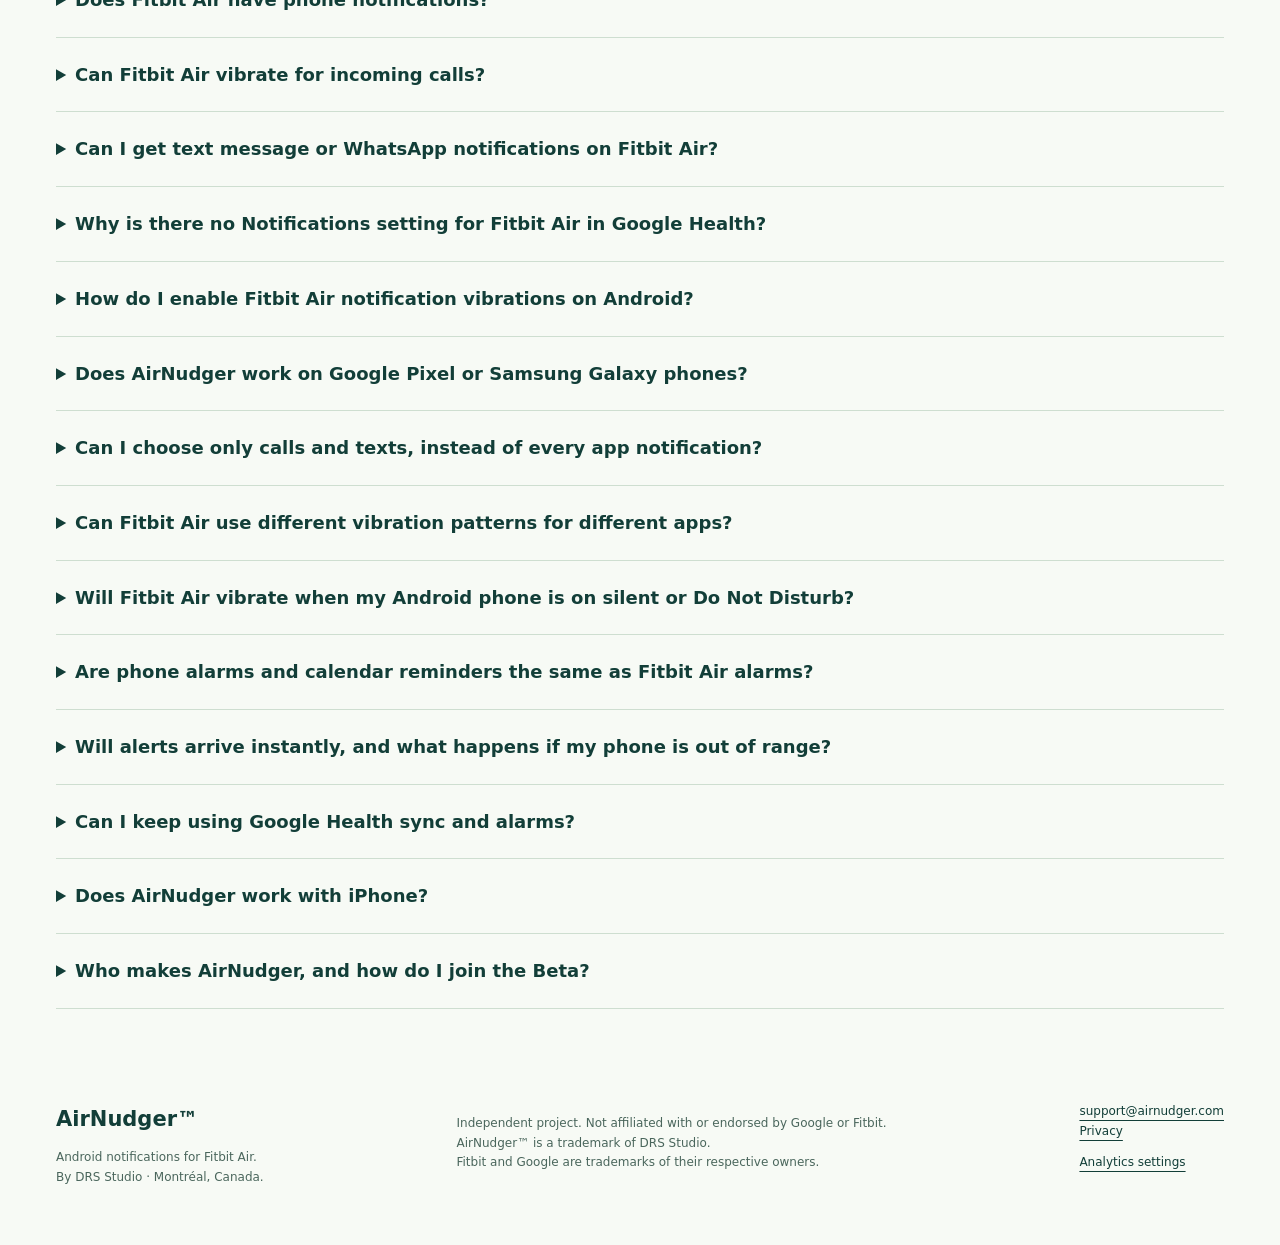
==== commit d4851520: "Remove excess desktop space below the shorter signup form" ====
--- a/index.html
+++ b/index.html
@@ -1,4 +1,4 @@
-<!doctype html><html lang="en"><head><meta charset="utf-8"><meta name="viewport" content="width=device-width,initial-scale=1"><title>Fitbit Air Notifications for Android | Calls &amp; Texts | AirNudger</title><meta name="description" content="Can Fitbit Air vibrate for calls and texts? Meet AirNudger Beta, an Android companion for phone notifications, app alerts and custom wrist vibration patterns."><link rel="canonical" href="https://www.airnudger.com/"><meta name="theme-color" content="#064b46"><meta property="og:type" content="website"><meta property="og:title" content="AirNudger — Fitbit Air notifications for Android"><meta property="og:description" content="The alerts you want. The screen you don’t. Selected Android call, text and app notifications as Fitbit Air wrist vibrations."><meta property="og:url" content="https://www.airnudger.com/"><meta property="og:image" content="https://www.airnudger.com/icon-512.png"><meta name="twitter:card" content="summary"><link rel="icon" href="/icon.svg" type="image/svg+xml"><link rel="stylesheet" href="/style.css?v=7"><script type="application/ld+json">{"@context": "https://schema.org", "@graph": [{"@type": "Organization", "@id": "https://www.airnudger.com/#studio", "name": "DRS Studio", "address": {"@type": "PostalAddress", "addressLocality": "Montréal", "addressCountry": "CA"}}, {"@type": "WebSite", "@id": "https://www.airnudger.com/#website", "url": "https://www.airnudger.com/", "name": "AirNudger", "publisher": {"@id": "https://www.airnudger.com/#studio"}}, {"@type": "FAQPage", "@id": "https://www.airnudger.com/#faq", "mainEntity": [{"@type": "Question", "name": "Does Fitbit Air have phone notifications?", "acceptedAnswer": {"@type": "Answer", "text": "Fitbit Air does not provide standard call, text and app notification mirroring through its native Google Health setup. AirNudger is a separate, unofficial Android companion designed to add selected notification vibrations. It does not add a screen or display messages."}}, {"@type": "Question", "name": "Can Fitbit Air vibrate for incoming calls?", "acceptedAnswer": {"@type": "Answer", "text": "AirNudger supports incoming-call vibration alerts from selected Android phone notifications. Optional direct phone-call detection requires Android 12 or newer, one active SIM and a Phone-state permission. It has limited Pixel testing; instant alerts and continuous ringing are not guaranteed."}}, {"@type": "Question", "name": "Can I get text message or WhatsApp notifications on Fitbit Air?", "acceptedAnswer": {"@type": "Answer", "text": "AirNudger can relay selected notifications posted by Android messaging apps, including SMS and WhatsApp, as short wrist vibrations. The app must post a notification that AirNudger can access, and your rules must allow it. Message text is not displayed on Fitbit Air. Compatibility varies by app, phone and tracker firmware."}}, {"@type": "Question", "name": "Why is there no Notifications setting for Fitbit Air in Google Health?", "acceptedAnswer": {"@type": "Answer", "text": "Instructions for Fitbit models with native phone notification support do not necessarily apply to Fitbit Air. A notification permission for Google Health on your phone does not by itself enable call and text vibrations on your Air. AirNudger manages its own alert rules separately."}}, {"@type": "Question", "name": "How do I enable Fitbit Air notification vibrations on Android?", "acceptedAnswer": {"@type": "Answer", "text": "For the current private build, first pair Fitbit Air in Google Health. Grant AirNudger notification access and Nearby devices access through Android settings, select apps and notification types in Alerts, then preview a vibration pattern with the tracker nearby. The app is in Beta. Join the Beta list on this page to hear about access and updates; a public download is not available yet."}}, {"@type": "Question", "name": "Does AirNudger work on Google Pixel or Samsung Galaxy phones?", "acceptedAnswer": {"@type": "Answer", "text": "AirNudger is developed for Android devices. Current hands-on testing is limited to a Pixel 9 Pro XL; Samsung Galaxy and other Android phones are not yet verified for this app. Android version, Bluetooth behaviour, background restrictions and Fitbit Air firmware can affect delivery."}}, {"@type": "Question", "name": "Can I choose only calls and texts, instead of every app notification?", "acceptedAnswer": {"@type": "Answer", "text": "Yes. Select which Android apps and available notification types may trigger an alert. Assign a vibration preset per app, set quiet hours or pause the relay. Available categories depend on the notifications supplied by each app."}}, {"@type": "Question", "name": "Can Fitbit Air use different vibration patterns for different apps?", "acceptedAnswer": {"@type": "Answer", "text": "AirNudger offers per-app vibration presets, including single, double, three-pulse and five-pulse sequences. Preview the pattern before saving. These are discrete pulses, not an arbitrary continuous vibration or a display of who is calling."}}, {"@type": "Question", "name": "Will Fitbit Air vibrate when my Android phone is on silent or Do Not Disturb?", "acceptedAnswer": {"@type": "Answer", "text": "Delivery depends on Android notification behaviour and AirNudger’s silence and quiet-hours settings. Do not assume that silent mode and Do Not Disturb behave identically or that AirNudger bypasses them. Check your chosen rules and test the mode you use on your own phone."}}, {"@type": "Question", "name": "Are phone alarms and calendar reminders the same as Fitbit Air alarms?", "acceptedAnswer": {"@type": "Answer", "text": "No. Google Health tracker alarms are separate from notifications posted by Android Clock or calendar apps. AirNudger can only act on an accessible, selected phone notification; it does not copy your phone alarm schedule into Fitbit Air. Test reminders on your setup and do not rely on the app for critical alarms."}}, {"@type": "Question", "name": "Will alerts arrive instantly, and what happens if my phone is out of range?", "acceptedAnswer": {"@type": "Answer", "text": "Vibrations usually arrive a few seconds after the notification, and actual delay varies. Fitbit Air must be near your phone over Bluetooth. Missed alerts are not replayed. Background restrictions, connection state and firmware affect reliability."}}, {"@type": "Question", "name": "Can I keep using Google Health sync and alarms?", "acceptedAnswer": {"@type": "Answer", "text": "Yes, with an explicit handoff in the current app: pause AirNudger notifications, run a full tracker Sync in Google Health, use Alarms, then return to AirNudger and resume. Seamless sharing and overnight behaviour are still being tested."}}, {"@type": "Question", "name": "Does AirNudger work with iPhone?", "acceptedAnswer": {"@type": "Answer", "text": "No. AirNudger is an Android companion app; there is no AirNudger iOS version. The fact that Fitbit Air can pair with an iPhone does not make this Android notification relay available on iPhone."}}, {"@type": "Question", "name": "Who makes AirNudger, and how do I join the Beta?", "acceptedAnswer": {"@type": "Answer", "text": "AirNudger is developed by DRS Studio in Montréal, Canada. It is an independent project built on the open-source fitbit-air project by Thore Koritzius (The Centaurus). The app is in Beta. Enter your email in the Beta signup form on this page to join the list for access and updates; joining does not guarantee immediate access. There is no public download yet. AirNudger is not affiliated with Google or Fitbit."}}]}]}</script><script src="/analytics.js?v=1" defer></script></head><body><a class="skip" href="#main">Skip to content</a><header><a class="brand" href="/" aria-label="AirNudger home"><img src="/logo.svg?v=4" alt="AirNudger™ — Notifications for Fitbit Air" width="360" height="127"></a><nav class="desktop-nav" aria-label="Main navigation"><a href="#features">Features</a><a href="#beta-preview">Beta preview</a><a href="#setup">Setup</a><a href="#about">About us</a><a href="#faq">FAQ</a><a class="pill" href="#availability">Join Beta ↗</a></nav><details class="mobile-menu"><summary>Menu <span aria-hidden="true">＋</span></summary><nav aria-label="Mobile navigation"><a href="#features">Features</a><a href="#beta-preview">Beta preview</a><a href="#setup">Setup</a><a href="#about">About us</a><a href="#faq">FAQ</a><a class="pill" href="#availability">Join Beta ↗</a></nav></details></header><main id="main"><section class="hero"><div><p class="eyebrow">FITBIT AIR PHONE NOTIFICATIONS · ANDROID</p><h1>Fitbit Air notifications.<br>From your Android phone.</h1><p class="lead">Want your Fitbit Air to vibrate for incoming calls, text messages and app notifications? AirNudger is an independent Android companion that turns selected phone alerts into short wrist vibrations. The alerts you want. The screen you don’t.</p><div class="actions"><a class="button" href="#availability">Join the Beta list <span>↗</span></a><a href="#setup">How it works ↓</a></div><p class="status"><span></span> Beta · Independent Android companion</p></div><div class="visual" aria-label="Illustration of a screenless tracker receiving a vibration alert"><div class="orbit o1"></div><div class="orbit o2"></div><div class="strap"></div><div class="tracker"><img src="/icon.svg" width="90" height="90" alt=""></div><div class="notice"><span class="dot">↗</span><div><strong>Calls. Texts. Your choice.</strong><small>Selected Android notifications.</small></div><span class="waves">)))</span></div><span class="caption">SCREENLESS TRACKER. SELECTED ALERTS.</span></div></section><section class="intro" id="notifications"><p class="eyebrow">DOES FITBIT AIR HAVE PHONE NOTIFICATIONS?</p><h2>A screenless tracker.<br>A missing phone alert.</h2><p>Fitbit Air’s native Google Health setup does not mirror ordinary incoming calls, texts and app notifications to your wrist. Its tracker alarms and health features are different from Android phone notifications.</p><p>AirNudger is being developed for people who want optional vibration alerts on Fitbit Air without wearing a smartwatch or adding another screen. Choose the Android notifications you want to feel, rather than turning every app into an interruption.</p><p class="source-note">See the questions owners are asking in <a href="https://support.google.com/googlehealth/thread/437066728/can-fitbit-air-vibrate-for-notifications?hl=en">Google Health Community</a> and <a href="https://www.reddit.com/r/fitbit/comments/1ts5237/does_the_fitbit_air_vibrate_for_all_phone/">r/fitbit</a>. These discussions describe the need; they are not endorsements or compatibility tests of AirNudger.</p></section>
+<!doctype html><html lang="en"><head><meta charset="utf-8"><meta name="viewport" content="width=device-width,initial-scale=1"><title>Fitbit Air Notifications for Android | Calls &amp; Texts | AirNudger</title><meta name="description" content="Can Fitbit Air vibrate for calls and texts? Meet AirNudger Beta, an Android companion for phone notifications, app alerts and custom wrist vibration patterns."><link rel="canonical" href="https://www.airnudger.com/"><meta name="theme-color" content="#064b46"><meta property="og:type" content="website"><meta property="og:title" content="AirNudger — Fitbit Air notifications for Android"><meta property="og:description" content="The alerts you want. The screen you don’t. Selected Android call, text and app notifications as Fitbit Air wrist vibrations."><meta property="og:url" content="https://www.airnudger.com/"><meta property="og:image" content="https://www.airnudger.com/icon-512.png"><meta name="twitter:card" content="summary"><link rel="icon" href="/icon.svg" type="image/svg+xml"><link rel="stylesheet" href="/style.css?v=8"><script type="application/ld+json">{"@context": "https://schema.org", "@graph": [{"@type": "Organization", "@id": "https://www.airnudger.com/#studio", "name": "DRS Studio", "address": {"@type": "PostalAddress", "addressLocality": "Montréal", "addressCountry": "CA"}}, {"@type": "WebSite", "@id": "https://www.airnudger.com/#website", "url": "https://www.airnudger.com/", "name": "AirNudger", "publisher": {"@id": "https://www.airnudger.com/#studio"}}, {"@type": "FAQPage", "@id": "https://www.airnudger.com/#faq", "mainEntity": [{"@type": "Question", "name": "Does Fitbit Air have phone notifications?", "acceptedAnswer": {"@type": "Answer", "text": "Fitbit Air does not provide standard call, text and app notification mirroring through its native Google Health setup. AirNudger is a separate, unofficial Android companion designed to add selected notification vibrations. It does not add a screen or display messages."}}, {"@type": "Question", "name": "Can Fitbit Air vibrate for incoming calls?", "acceptedAnswer": {"@type": "Answer", "text": "AirNudger supports incoming-call vibration alerts from selected Android phone notifications. Optional direct phone-call detection requires Android 12 or newer, one active SIM and a Phone-state permission. It has limited Pixel testing; instant alerts and continuous ringing are not guaranteed."}}, {"@type": "Question", "name": "Can I get text message or WhatsApp notifications on Fitbit Air?", "acceptedAnswer": {"@type": "Answer", "text": "AirNudger can relay selected notifications posted by Android messaging apps, including SMS and WhatsApp, as short wrist vibrations. The app must post a notification that AirNudger can access, and your rules must allow it. Message text is not displayed on Fitbit Air. Compatibility varies by app, phone and tracker firmware."}}, {"@type": "Question", "name": "Why is there no Notifications setting for Fitbit Air in Google Health?", "acceptedAnswer": {"@type": "Answer", "text": "Instructions for Fitbit models with native phone notification support do not necessarily apply to Fitbit Air. A notification permission for Google Health on your phone does not by itself enable call and text vibrations on your Air. AirNudger manages its own alert rules separately."}}, {"@type": "Question", "name": "How do I enable Fitbit Air notification vibrations on Android?", "acceptedAnswer": {"@type": "Answer", "text": "For the current private build, first pair Fitbit Air in Google Health. Grant AirNudger notification access and Nearby devices access through Android settings, select apps and notification types in Alerts, then preview a vibration pattern with the tracker nearby. The app is in Beta. Join the Beta list on this page to hear about access and updates; a public download is not available yet."}}, {"@type": "Question", "name": "Does AirNudger work on Google Pixel or Samsung Galaxy phones?", "acceptedAnswer": {"@type": "Answer", "text": "AirNudger is developed for Android devices. Current hands-on testing is limited to a Pixel 9 Pro XL; Samsung Galaxy and other Android phones are not yet verified for this app. Android version, Bluetooth behaviour, background restrictions and Fitbit Air firmware can affect delivery."}}, {"@type": "Question", "name": "Can I choose only calls and texts, instead of every app notification?", "acceptedAnswer": {"@type": "Answer", "text": "Yes. Select which Android apps and available notification types may trigger an alert. Assign a vibration preset per app, set quiet hours or pause the relay. Available categories depend on the notifications supplied by each app."}}, {"@type": "Question", "name": "Can Fitbit Air use different vibration patterns for different apps?", "acceptedAnswer": {"@type": "Answer", "text": "AirNudger offers per-app vibration presets, including single, double, three-pulse and five-pulse sequences. Preview the pattern before saving. These are discrete pulses, not an arbitrary continuous vibration or a display of who is calling."}}, {"@type": "Question", "name": "Will Fitbit Air vibrate when my Android phone is on silent or Do Not Disturb?", "acceptedAnswer": {"@type": "Answer", "text": "Delivery depends on Android notification behaviour and AirNudger’s silence and quiet-hours settings. Do not assume that silent mode and Do Not Disturb behave identically or that AirNudger bypasses them. Check your chosen rules and test the mode you use on your own phone."}}, {"@type": "Question", "name": "Are phone alarms and calendar reminders the same as Fitbit Air alarms?", "acceptedAnswer": {"@type": "Answer", "text": "No. Google Health tracker alarms are separate from notifications posted by Android Clock or calendar apps. AirNudger can only act on an accessible, selected phone notification; it does not copy your phone alarm schedule into Fitbit Air. Test reminders on your setup and do not rely on the app for critical alarms."}}, {"@type": "Question", "name": "Will alerts arrive instantly, and what happens if my phone is out of range?", "acceptedAnswer": {"@type": "Answer", "text": "Vibrations usually arrive a few seconds after the notification, and actual delay varies. Fitbit Air must be near your phone over Bluetooth. Missed alerts are not replayed. Background restrictions, connection state and firmware affect reliability."}}, {"@type": "Question", "name": "Can I keep using Google Health sync and alarms?", "acceptedAnswer": {"@type": "Answer", "text": "Yes, with an explicit handoff in the current app: pause AirNudger notifications, run a full tracker Sync in Google Health, use Alarms, then return to AirNudger and resume. Seamless sharing and overnight behaviour are still being tested."}}, {"@type": "Question", "name": "Does AirNudger work with iPhone?", "acceptedAnswer": {"@type": "Answer", "text": "No. AirNudger is an Android companion app; there is no AirNudger iOS version. The fact that Fitbit Air can pair with an iPhone does not make this Android notification relay available on iPhone."}}, {"@type": "Question", "name": "Who makes AirNudger, and how do I join the Beta?", "acceptedAnswer": {"@type": "Answer", "text": "AirNudger is developed by DRS Studio in Montréal, Canada. It is an independent project built on the open-source fitbit-air project by Thore Koritzius (The Centaurus). The app is in Beta. Enter your email in the Beta signup form on this page to join the list for access and updates; joining does not guarantee immediate access. There is no public download yet. AirNudger is not affiliated with Google or Fitbit."}}]}]}</script><script src="/analytics.js?v=1" defer></script></head><body><a class="skip" href="#main">Skip to content</a><header><a class="brand" href="/" aria-label="AirNudger home"><img src="/logo.svg?v=4" alt="AirNudger™ — Notifications for Fitbit Air" width="360" height="127"></a><nav class="desktop-nav" aria-label="Main navigation"><a href="#features">Features</a><a href="#beta-preview">Beta preview</a><a href="#setup">Setup</a><a href="#about">About us</a><a href="#faq">FAQ</a><a class="pill" href="#availability">Join Beta ↗</a></nav><details class="mobile-menu"><summary>Menu <span aria-hidden="true">＋</span></summary><nav aria-label="Mobile navigation"><a href="#features">Features</a><a href="#beta-preview">Beta preview</a><a href="#setup">Setup</a><a href="#about">About us</a><a href="#faq">FAQ</a><a class="pill" href="#availability">Join Beta ↗</a></nav></details></header><main id="main"><section class="hero"><div><p class="eyebrow">FITBIT AIR PHONE NOTIFICATIONS · ANDROID</p><h1>Fitbit Air notifications.<br>From your Android phone.</h1><p class="lead">Want your Fitbit Air to vibrate for incoming calls, text messages and app notifications? AirNudger is an independent Android companion that turns selected phone alerts into short wrist vibrations. The alerts you want. The screen you don’t.</p><div class="actions"><a class="button" href="#availability">Join the Beta list <span>↗</span></a><a href="#setup">How it works ↓</a></div><p class="status"><span></span> Beta · Independent Android companion</p></div><div class="visual" aria-label="Illustration of a screenless tracker receiving a vibration alert"><div class="orbit o1"></div><div class="orbit o2"></div><div class="strap"></div><div class="tracker"><img src="/icon.svg" width="90" height="90" alt=""></div><div class="notice"><span class="dot">↗</span><div><strong>Calls. Texts. Your choice.</strong><small>Selected Android notifications.</small></div><span class="waves">)))</span></div><span class="caption">SCREENLESS TRACKER. SELECTED ALERTS.</span></div></section><section class="intro" id="notifications"><p class="eyebrow">DOES FITBIT AIR HAVE PHONE NOTIFICATIONS?</p><h2>A screenless tracker.<br>A missing phone alert.</h2><p>Fitbit Air’s native Google Health setup does not mirror ordinary incoming calls, texts and app notifications to your wrist. Its tracker alarms and health features are different from Android phone notifications.</p><p>AirNudger is being developed for people who want optional vibration alerts on Fitbit Air without wearing a smartwatch or adding another screen. Choose the Android notifications you want to feel, rather than turning every app into an interruption.</p><p class="source-note">See the questions owners are asking in <a href="https://support.google.com/googlehealth/thread/437066728/can-fitbit-air-vibrate-for-notifications?hl=en">Google Health Community</a> and <a href="https://www.reddit.com/r/fitbit/comments/1ts5237/does_the_fitbit_air_vibrate_for_all_phone/">r/fitbit</a>. These discussions describe the need; they are not endorsements or compatibility tests of AirNudger.</p></section>
 <section class="intro" id="features"><p class="eyebrow">ANDROID CALLS, TEXTS &amp; APP ALERTS</p><h2>Choose what makes<br>your Fitbit Air vibrate.</h2><p>AirNudger relays selected notifications from your nearby Android phone over Bluetooth. Feel a short signal for an incoming call, message or reminder, then check your phone when it suits you.</p><div class="grid"><article><span class="number">01 / CALLS &amp; MESSAGES</span><h3>Incoming call and text alerts</h3><p>Choose your phone or messaging apps for wrist vibrations. SMS, WhatsApp and other chat alerts depend on the Android notifications those apps post and the rules you select. Fitbit Air does not display messages or caller names.</p></article><article><span class="number">02 / CUSTOM VIBRATIONS</span><h3>Recognise the app by its pattern</h3><p>Assign a vibration preset to each selected app. Try single, double, three-pulse or five-pulse sequences and preview them on your tracker. Short pulses give different alerts a recognisable feel.</p></article><article><span class="number">03 / FEWER INTERRUPTIONS</span><h3>Optional alerts and quiet hours</h3><p>Want calls and texts, without every app buzzing? Select apps and available notification types, set quiet hours or pause the relay. Android silence and Do Not Disturb behaviour should be tested on your phone.</p></article></div></section>
 <section class="intro beta-preview" id="beta-preview"><p class="eyebrow">A LOOK INSIDE AIRNUDGER™ BETA</p><h2>Your wrist alerts.<br>Your controls.</h2><p>Real screenshots from the current Android Beta, captured on a Pixel 9 Pro XL with a connected Fitbit Air. Explore Home, Alerts, Device and per-app notification types below. The Beta is still evolving; features and appearance may change.</p><div class="screenshot-grid"><figure><a class="screen-link" href="/beta-home.png" target="_blank" rel="noopener" aria-label="Open the full-size AirNudger Beta Home screenshot"><img src="/beta-home-320.webp" srcset="/beta-home-320.webp 320w, /beta-home-640.webp 640w" sizes="(max-width: 360px) 250px, (max-width: 750px) 270px, 280px" width="1344" height="2992" alt="AirNudger Beta Home screen with notifications enabled, four selected apps, connection status, pause and Google Health sync controls" loading="lazy" decoding="async"></a><figcaption><span class="number">01 / HOME</span><h3>Know when you’re connected</h3><p>Check notification status, selected apps and your Air’s battery at a glance. Pause alerts when you need a break, try a vibration, or use the Google Health sync handoff.</p></figcaption></figure><figure><a class="screen-link" href="/beta-alerts.png" target="_blank" rel="noopener" aria-label="Open the full-size AirNudger Beta Alerts screenshot"><img src="/beta-alerts-320.webp" srcset="/beta-alerts-320.webp 320w, /beta-alerts-640.webp 640w" sizes="(max-width: 360px) 250px, (max-width: 750px) 270px, 280px" width="1344" height="2992" alt="AirNudger Beta Alerts screen showing connection and calls, WhatsApp people, default vibration, quiet hours and experimental message tone" loading="lazy" decoding="async"></a><figcaption><span class="number">02 / ALERTS</span><h3>Make every nudge your own</h3><p>Choose a default vibration, schedule quiet hours and assign WhatsApp people their own patterns. Experimental Message tone varies vibrations for urgent or negative messages using on-phone processing; message text is never stored or shared by this feature.</p></figcaption></figure><figure><a class="screen-link" href="/beta-device.png" target="_blank" rel="noopener" aria-label="Open the full-size AirNudger Beta Device screenshot"><img src="/beta-device-320.webp" srcset="/beta-device-320.webp 320w, /beta-device-640.webp 640w" sizes="(max-width: 360px) 250px, (max-width: 750px) 270px, 280px" width="1344" height="2992" alt="AirNudger Beta Device screen showing a connected Fitbit Air, battery level, Bluetooth signal, firmware, permissions and vibration preview controls" loading="lazy" decoding="async"></a><figcaption><span class="number">03 / DEVICE</span><h3>Check your Air and try a pulse</h3><p>See battery, connection, firmware and a rough Bluetooth proximity signal. Review permissions and setup, check the paired Air, or preview a two-pulse vibration on your tracker.</p></figcaption></figure><figure><a class="screen-link" href="/beta-categories.png" target="_blank" rel="noopener" aria-label="Open the full-size per-app notification categories screenshot"><img src="/beta-categories-320.webp" srcset="/beta-categories-320.webp 320w, /beta-categories-640.webp 640w" sizes="(max-width: 360px) 250px, (max-width: 750px) 270px, 280px" width="1344" height="2992" alt="Per-app notification category and alert-type controls in AirNudger Beta, using WhatsApp as the example app" loading="lazy" decoding="async"></a><figcaption><span class="number">04 / NOTIFICATION TYPES</span><h3>Choose the right alerts for each app</h3><p>Fine-tune each selected app by notification category and alert type—messages, incoming calls and more. Categories appear as AirNudger sees notifications from that app, and both the category and alert type must be enabled. WhatsApp is shown here as an example.</p></figcaption></figure></div><p class="source-note">Tap any screenshot to view it full size. Screens show a test setup; battery and signal readings are examples. Android notification access and a nearby Fitbit Air are required.</p><a class="button" href="#availability">Join the Beta list <span>↗</span></a></section>
 <section class="setup" id="setup"><div><p class="eyebrow">HOW TO ENABLE NOTIFICATION VIBRATIONS</p><h2>Start with your Air.<br>Set up on Android.</h2><p>Keep Fitbit Air paired in Google Health. AirNudger is a separate Android notification companion, with its own alert settings and Bluetooth access.</p><p>Developed for Android devices, with current hands-on testing limited to a Pixel 9 Pro XL. Samsung Galaxy and other Android devices still need verification. There is no AirNudger iPhone app.</p><a href="#faq">Read the Android compatibility FAQ ↗</a></div><ol><li><strong>Pair Fitbit Air in Google Health</strong><p>Use your existing pairing on the same Android phone. Keep the tracker nearby and Bluetooth available.</p></li><li><strong>Allow Android notification access</strong><p>Grant AirNudger notification-listener and Nearby devices access. Android notification access is broad; AirNudger filters relayed alerts by your chosen apps and types.</p></li><li><strong>Select apps and preview a vibration</strong><p>Choose calls, messages or other available alert types in Alerts, assign a pattern and test it. Available categories depend on each app’s notifications.</p></li></ol></section>
--- a/style.css
+++ b/style.css
@@ -14,4 +14,4 @@
 .analytics-choice{position:fixed;z-index:50;bottom:16px;left:16px;right:16px;max-width:900px;margin:auto;background:#fff;color:#123e38;border:1px solid #aec5b7;border-radius:18px;padding:20px 24px;box-shadow:0 12px 40px #123e3826;display:flex;gap:24px;align-items:center}.analytics-choice[hidden]{display:none}.analytics-choice p{font-size:14px;line-height:1.5;margin:6px 0 0}.analytics-actions{display:flex;gap:10px;flex-shrink:0}.analytics-actions button{min-height:44px;background:#f7faf5;border:1px solid #064b46;border-radius:24px;padding:10px 16px;color:#064b46;font:600 14px system-ui;cursor:pointer;white-space:nowrap}.analytics-settings{border:0;background:none;color:inherit;text-decoration:underline;text-underline-offset:5px;font:inherit;cursor:pointer;padding:4px 0;min-height:44px}@media(max-width:750px){.analytics-choice{left:12px;right:12px;bottom:12px;padding:18px;display:block}.analytics-actions{margin-top:14px;display:grid;grid-template-columns:1fr 1fr}.analytics-actions button{padding:10px 12px}}
 
 /* Tighter desktop rhythm; preserve the existing mobile and tablet layout. */
-@media(min-width:1051px){header{padding:20px 36px}.hero{padding:52px 36px 60px}.intro,.setup,.faq{padding:48px 36px}.availability{margin:24px 36px;padding:40px 55px}}
+@media(min-width:1051px){header{padding:20px 36px}.hero{padding:52px 36px 60px}.intro,.setup,.faq{padding:48px 36px}.availability{margin:24px 36px;padding:40px 55px}.signup-embed iframe{height:540px}}
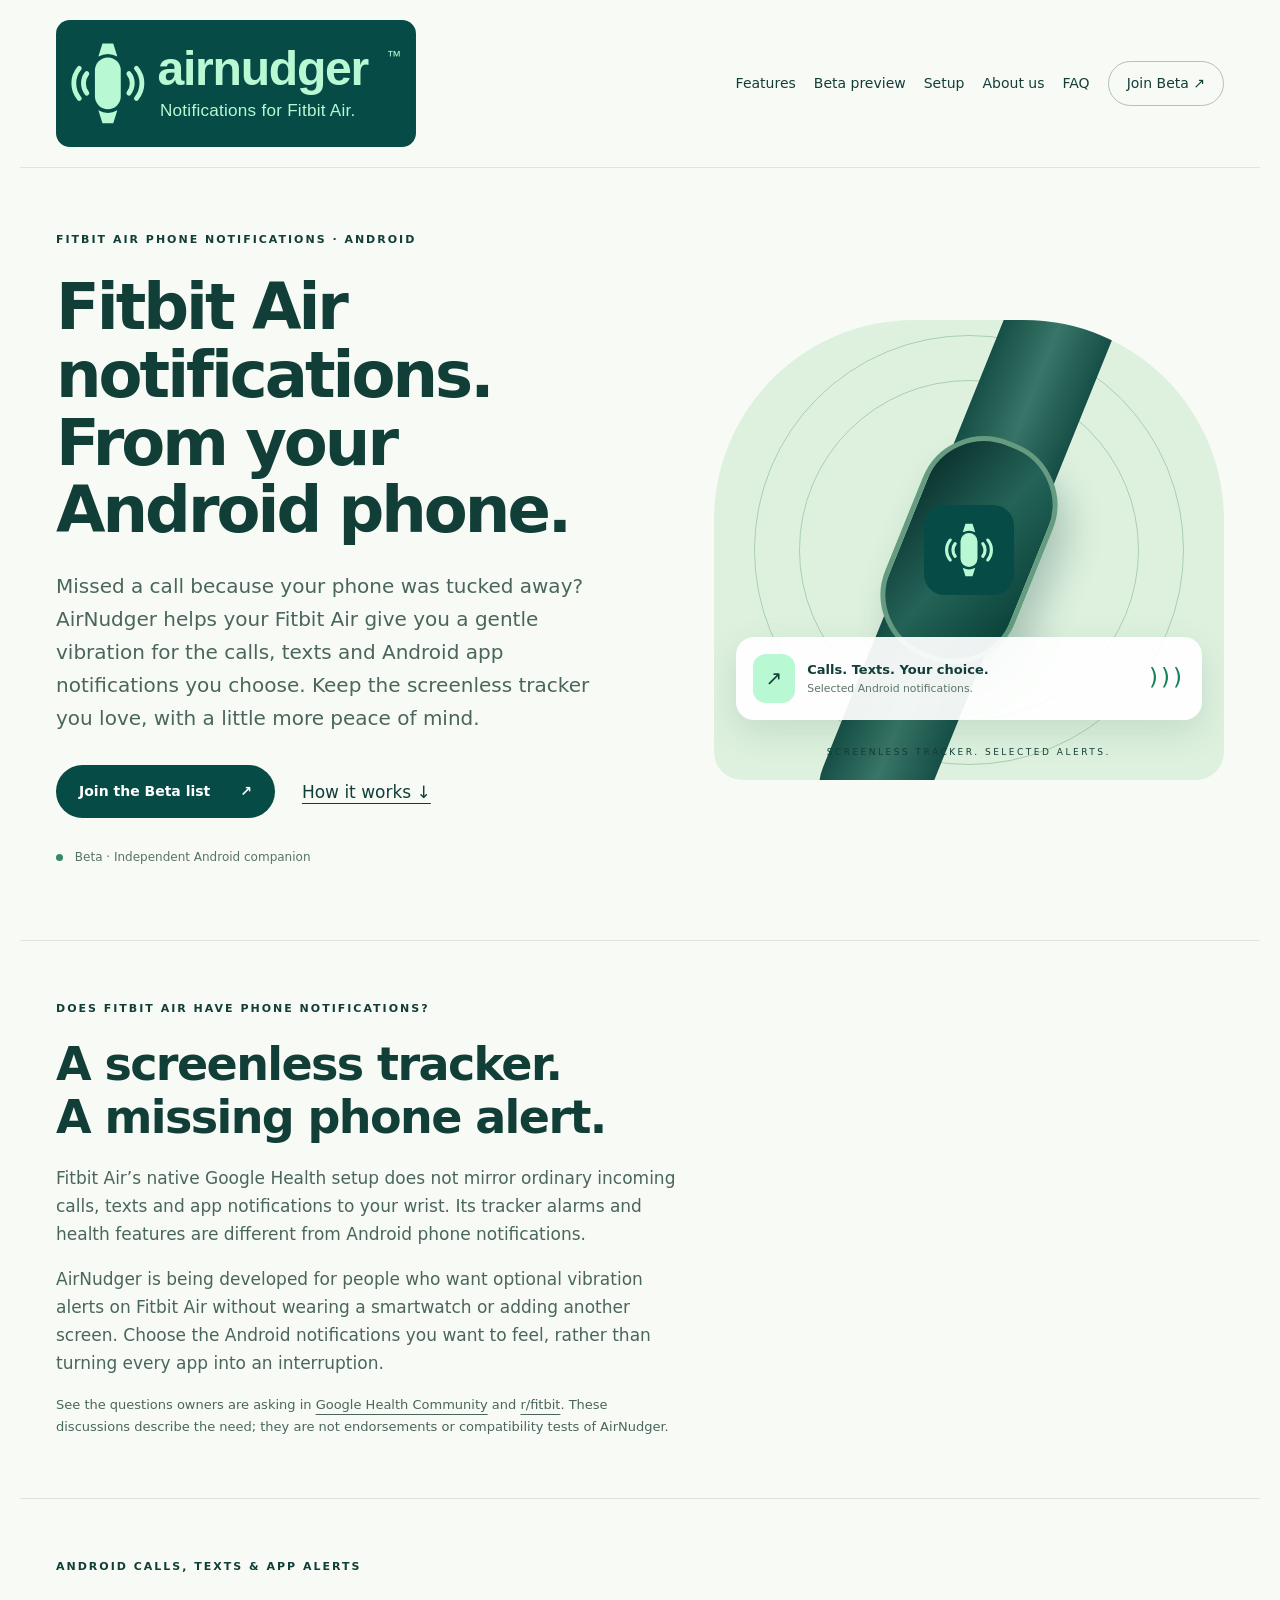
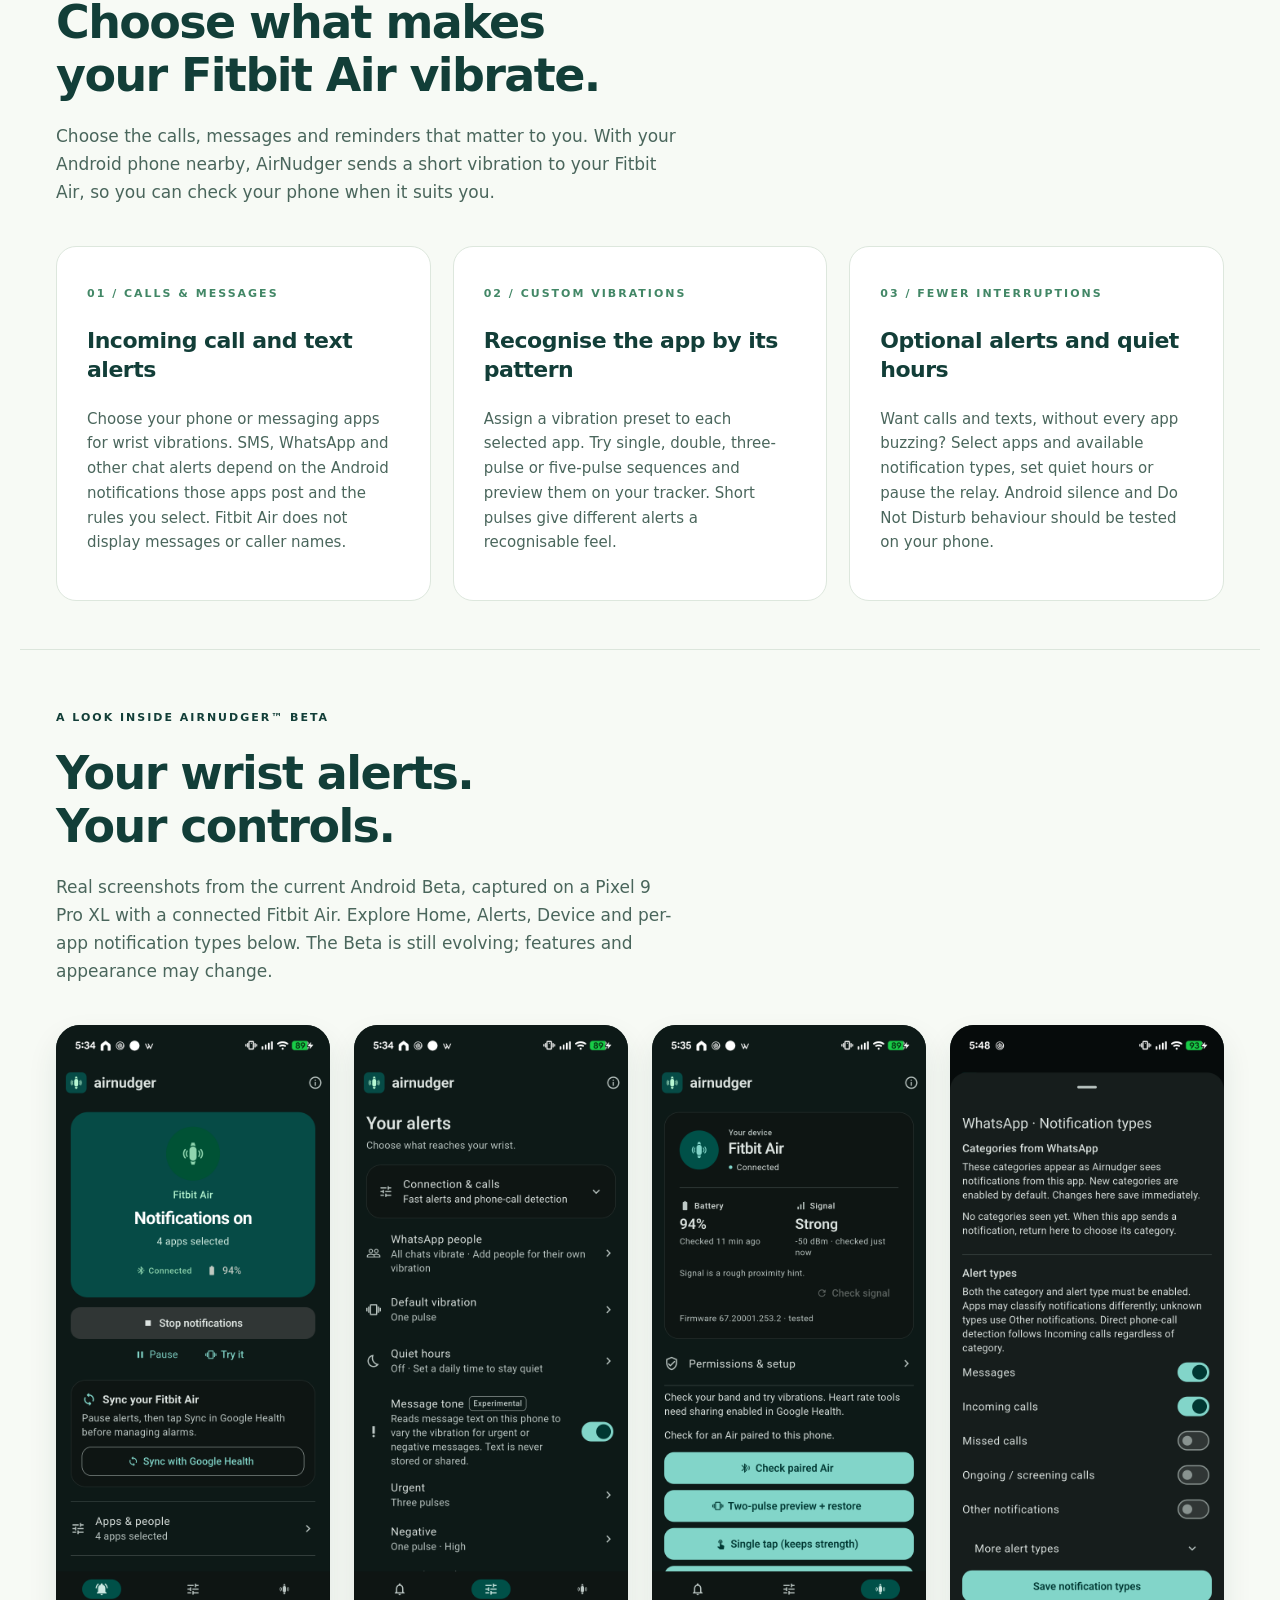
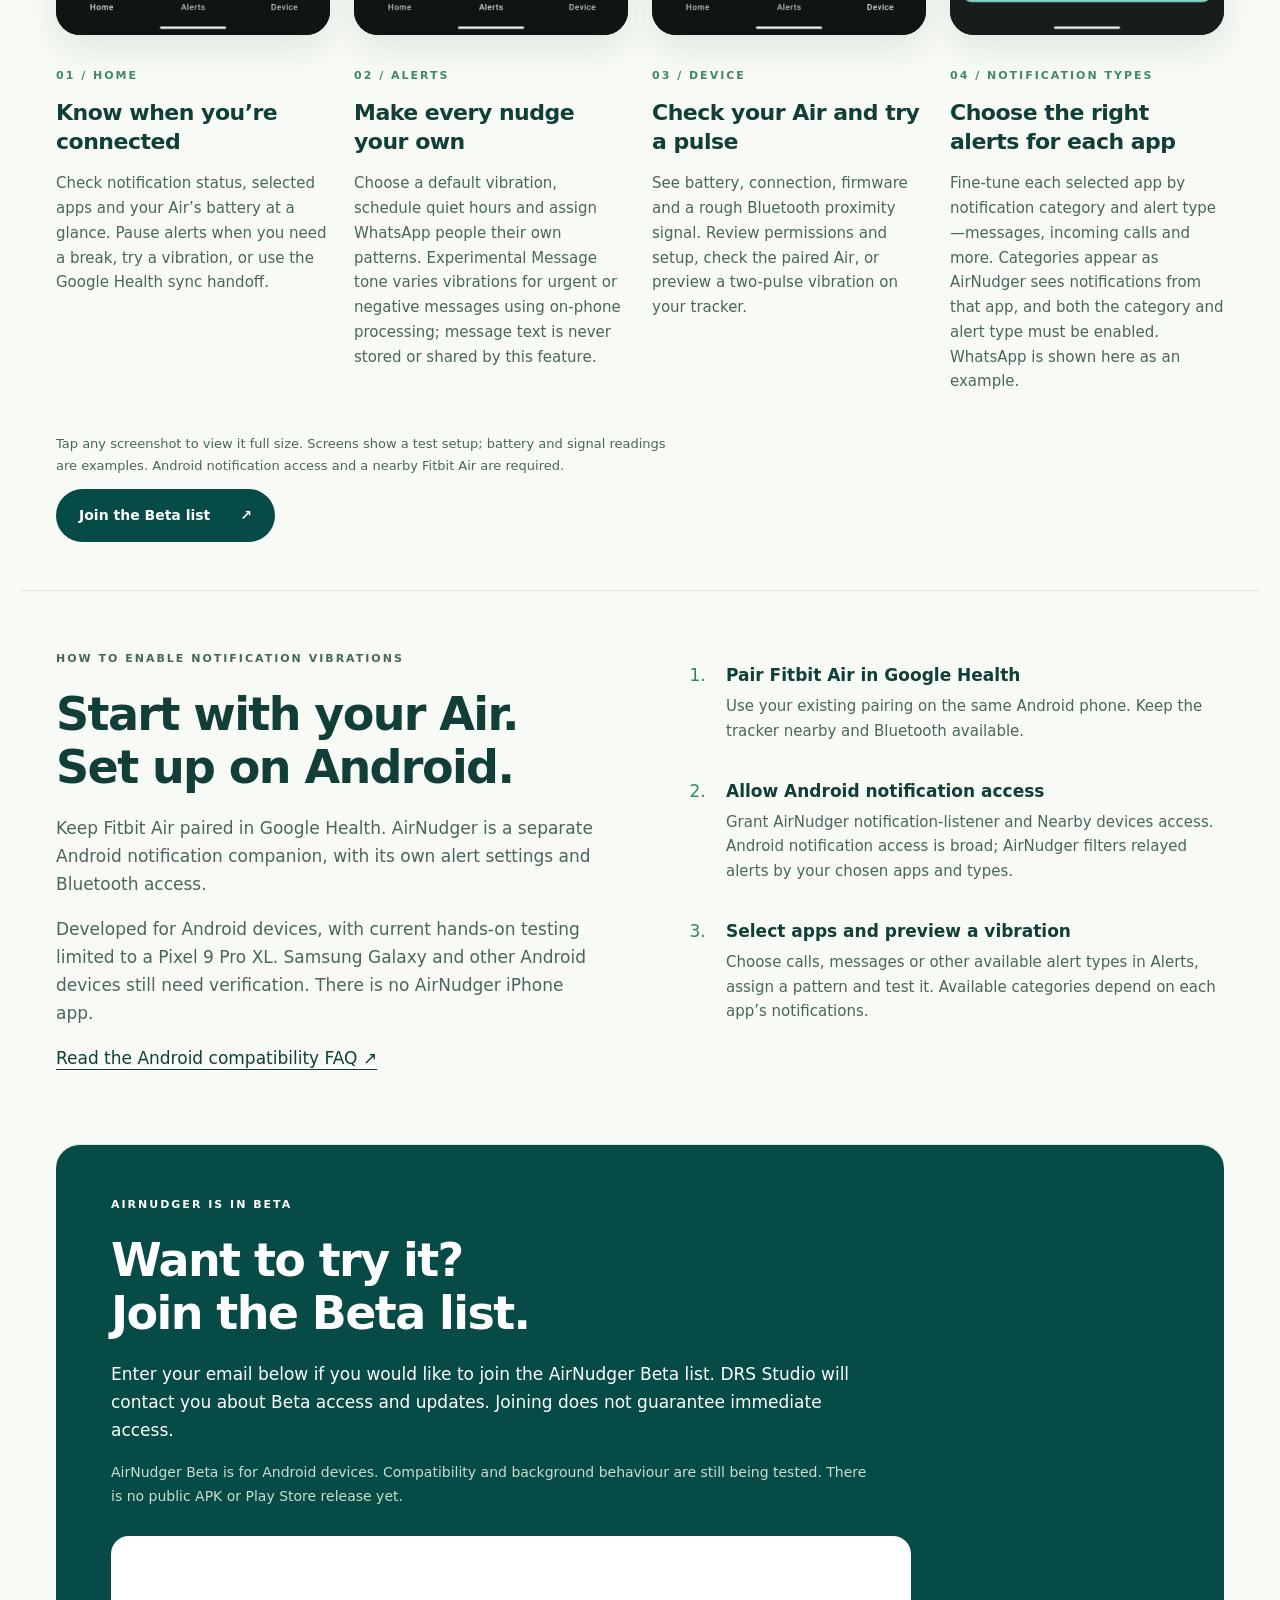
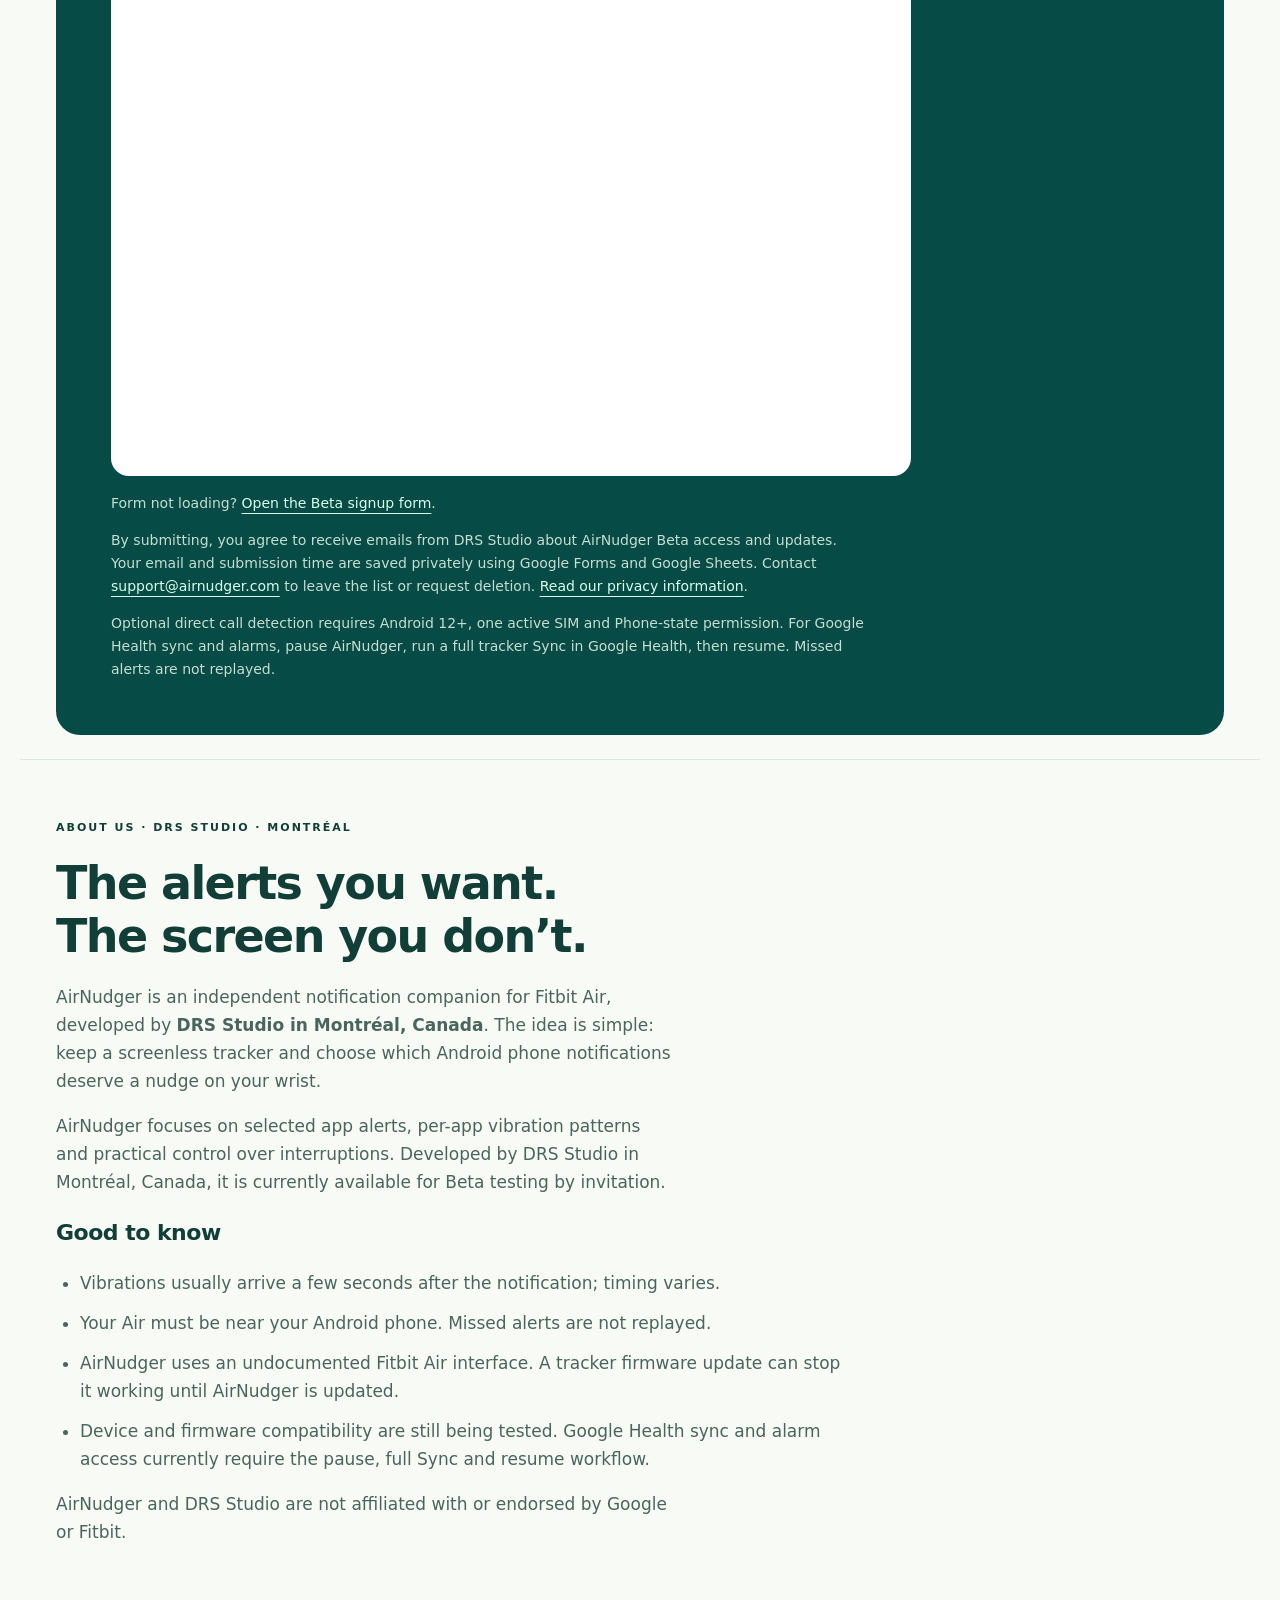
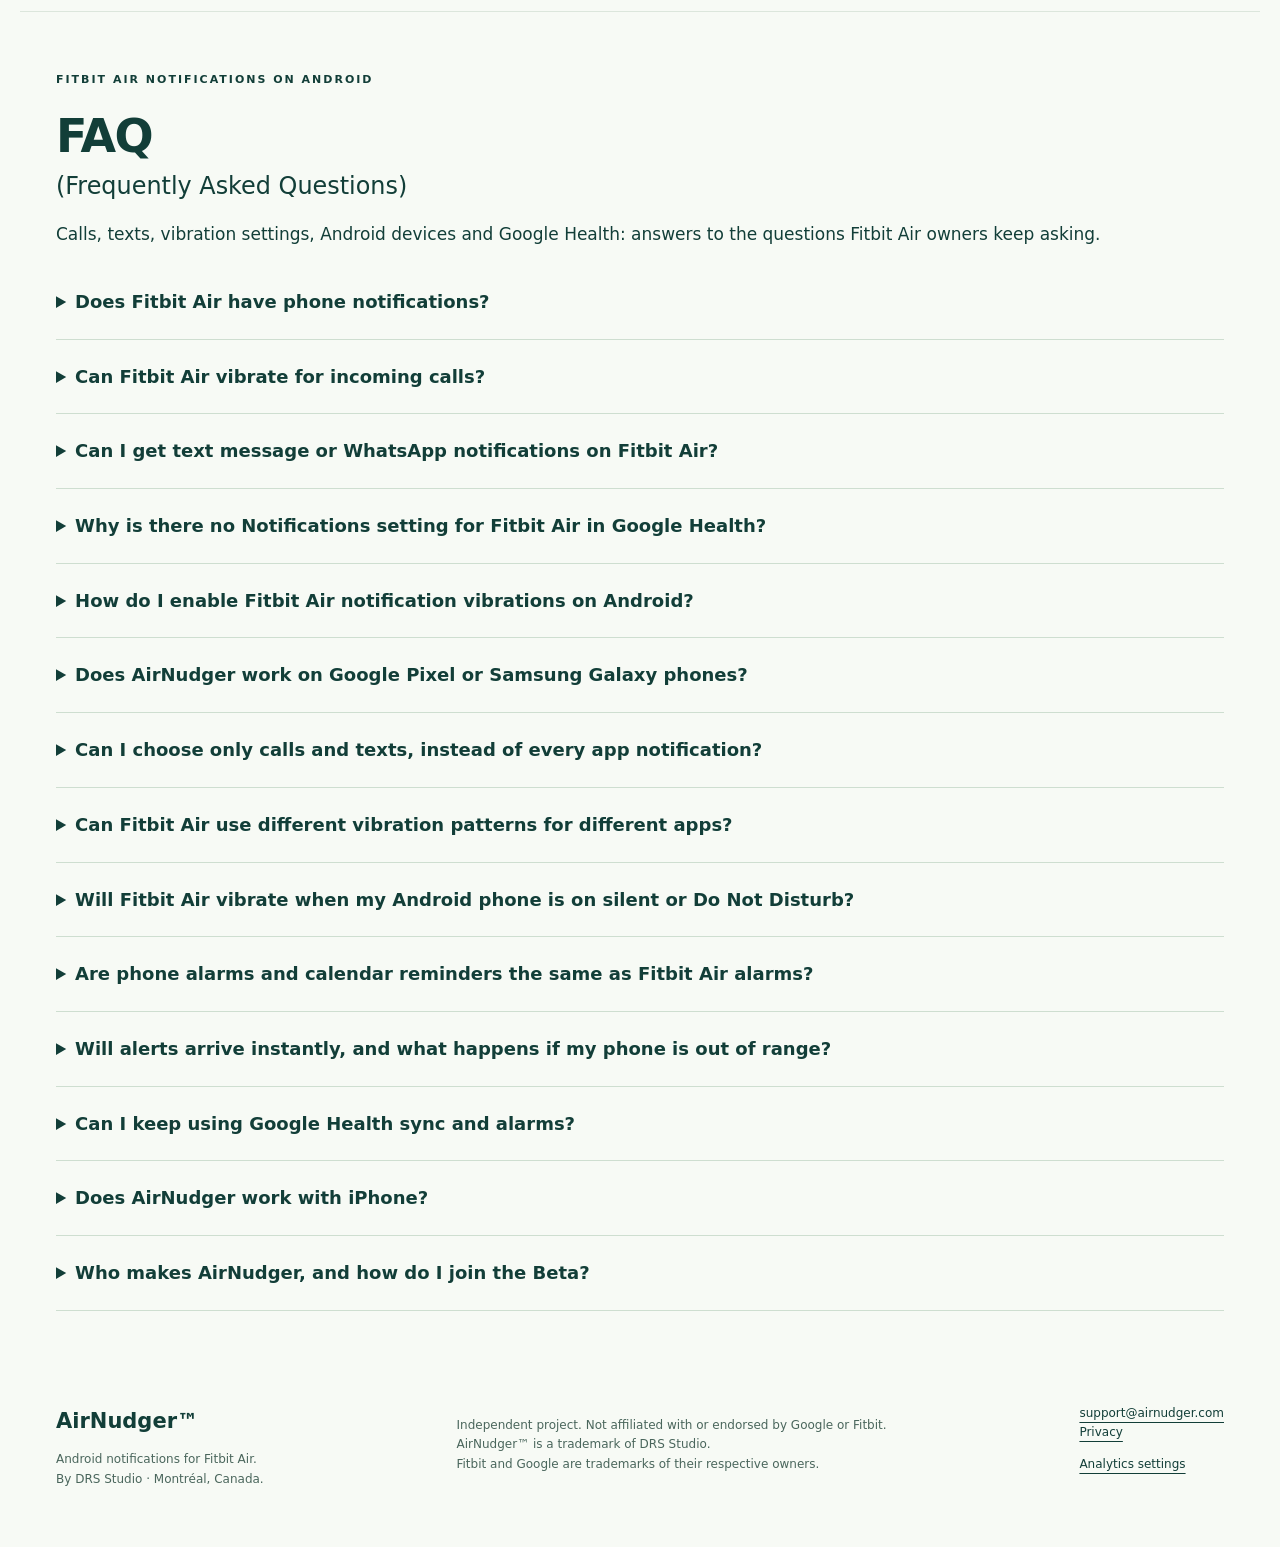
==== commit c1f6aacf: "Make website copy more helpful and human" ====
--- a/index.html
+++ b/index.html
@@ -1,7 +1,7 @@
-<!doctype html><html lang="en"><head><meta charset="utf-8"><meta name="viewport" content="width=device-width,initial-scale=1"><title>Fitbit Air Notifications for Android | Calls &amp; Texts | AirNudger</title><meta name="description" content="Can Fitbit Air vibrate for calls and texts? Meet AirNudger Beta, an Android companion for phone notifications, app alerts and custom wrist vibration patterns."><link rel="canonical" href="https://www.airnudger.com/"><meta name="theme-color" content="#064b46"><meta property="og:type" content="website"><meta property="og:title" content="AirNudger — Fitbit Air notifications for Android"><meta property="og:description" content="The alerts you want. The screen you don’t. Selected Android call, text and app notifications as Fitbit Air wrist vibrations."><meta property="og:url" content="https://www.airnudger.com/"><meta property="og:image" content="https://www.airnudger.com/icon-512.png"><meta name="twitter:card" content="summary"><link rel="icon" href="/icon.svg" type="image/svg+xml"><link rel="stylesheet" href="/style.css?v=8"><script type="application/ld+json">{"@context": "https://schema.org", "@graph": [{"@type": "Organization", "@id": "https://www.airnudger.com/#studio", "name": "DRS Studio", "address": {"@type": "PostalAddress", "addressLocality": "Montréal", "addressCountry": "CA"}}, {"@type": "WebSite", "@id": "https://www.airnudger.com/#website", "url": "https://www.airnudger.com/", "name": "AirNudger", "publisher": {"@id": "https://www.airnudger.com/#studio"}}, {"@type": "FAQPage", "@id": "https://www.airnudger.com/#faq", "mainEntity": [{"@type": "Question", "name": "Does Fitbit Air have phone notifications?", "acceptedAnswer": {"@type": "Answer", "text": "Fitbit Air does not provide standard call, text and app notification mirroring through its native Google Health setup. AirNudger is a separate, unofficial Android companion designed to add selected notification vibrations. It does not add a screen or display messages."}}, {"@type": "Question", "name": "Can Fitbit Air vibrate for incoming calls?", "acceptedAnswer": {"@type": "Answer", "text": "AirNudger supports incoming-call vibration alerts from selected Android phone notifications. Optional direct phone-call detection requires Android 12 or newer, one active SIM and a Phone-state permission. It has limited Pixel testing; instant alerts and continuous ringing are not guaranteed."}}, {"@type": "Question", "name": "Can I get text message or WhatsApp notifications on Fitbit Air?", "acceptedAnswer": {"@type": "Answer", "text": "AirNudger can relay selected notifications posted by Android messaging apps, including SMS and WhatsApp, as short wrist vibrations. The app must post a notification that AirNudger can access, and your rules must allow it. Message text is not displayed on Fitbit Air. Compatibility varies by app, phone and tracker firmware."}}, {"@type": "Question", "name": "Why is there no Notifications setting for Fitbit Air in Google Health?", "acceptedAnswer": {"@type": "Answer", "text": "Instructions for Fitbit models with native phone notification support do not necessarily apply to Fitbit Air. A notification permission for Google Health on your phone does not by itself enable call and text vibrations on your Air. AirNudger manages its own alert rules separately."}}, {"@type": "Question", "name": "How do I enable Fitbit Air notification vibrations on Android?", "acceptedAnswer": {"@type": "Answer", "text": "For the current private build, first pair Fitbit Air in Google Health. Grant AirNudger notification access and Nearby devices access through Android settings, select apps and notification types in Alerts, then preview a vibration pattern with the tracker nearby. The app is in Beta. Join the Beta list on this page to hear about access and updates; a public download is not available yet."}}, {"@type": "Question", "name": "Does AirNudger work on Google Pixel or Samsung Galaxy phones?", "acceptedAnswer": {"@type": "Answer", "text": "AirNudger is developed for Android devices. Current hands-on testing is limited to a Pixel 9 Pro XL; Samsung Galaxy and other Android phones are not yet verified for this app. Android version, Bluetooth behaviour, background restrictions and Fitbit Air firmware can affect delivery."}}, {"@type": "Question", "name": "Can I choose only calls and texts, instead of every app notification?", "acceptedAnswer": {"@type": "Answer", "text": "Yes. Select which Android apps and available notification types may trigger an alert. Assign a vibration preset per app, set quiet hours or pause the relay. Available categories depend on the notifications supplied by each app."}}, {"@type": "Question", "name": "Can Fitbit Air use different vibration patterns for different apps?", "acceptedAnswer": {"@type": "Answer", "text": "AirNudger offers per-app vibration presets, including single, double, three-pulse and five-pulse sequences. Preview the pattern before saving. These are discrete pulses, not an arbitrary continuous vibration or a display of who is calling."}}, {"@type": "Question", "name": "Will Fitbit Air vibrate when my Android phone is on silent or Do Not Disturb?", "acceptedAnswer": {"@type": "Answer", "text": "Delivery depends on Android notification behaviour and AirNudger’s silence and quiet-hours settings. Do not assume that silent mode and Do Not Disturb behave identically or that AirNudger bypasses them. Check your chosen rules and test the mode you use on your own phone."}}, {"@type": "Question", "name": "Are phone alarms and calendar reminders the same as Fitbit Air alarms?", "acceptedAnswer": {"@type": "Answer", "text": "No. Google Health tracker alarms are separate from notifications posted by Android Clock or calendar apps. AirNudger can only act on an accessible, selected phone notification; it does not copy your phone alarm schedule into Fitbit Air. Test reminders on your setup and do not rely on the app for critical alarms."}}, {"@type": "Question", "name": "Will alerts arrive instantly, and what happens if my phone is out of range?", "acceptedAnswer": {"@type": "Answer", "text": "Vibrations usually arrive a few seconds after the notification, and actual delay varies. Fitbit Air must be near your phone over Bluetooth. Missed alerts are not replayed. Background restrictions, connection state and firmware affect reliability."}}, {"@type": "Question", "name": "Can I keep using Google Health sync and alarms?", "acceptedAnswer": {"@type": "Answer", "text": "Yes, with an explicit handoff in the current app: pause AirNudger notifications, run a full tracker Sync in Google Health, use Alarms, then return to AirNudger and resume. Seamless sharing and overnight behaviour are still being tested."}}, {"@type": "Question", "name": "Does AirNudger work with iPhone?", "acceptedAnswer": {"@type": "Answer", "text": "No. AirNudger is an Android companion app; there is no AirNudger iOS version. The fact that Fitbit Air can pair with an iPhone does not make this Android notification relay available on iPhone."}}, {"@type": "Question", "name": "Who makes AirNudger, and how do I join the Beta?", "acceptedAnswer": {"@type": "Answer", "text": "AirNudger is developed by DRS Studio in Montréal, Canada. It is an independent project built on the open-source fitbit-air project by Thore Koritzius (The Centaurus). The app is in Beta. Enter your email in the Beta signup form on this page to join the list for access and updates; joining does not guarantee immediate access. There is no public download yet. AirNudger is not affiliated with Google or Fitbit."}}]}]}</script><script src="/analytics.js?v=1" defer></script></head><body><a class="skip" href="#main">Skip to content</a><header><a class="brand" href="/" aria-label="AirNudger home"><img src="/logo.svg?v=4" alt="AirNudger™ — Notifications for Fitbit Air" width="360" height="127"></a><nav class="desktop-nav" aria-label="Main navigation"><a href="#features">Features</a><a href="#beta-preview">Beta preview</a><a href="#setup">Setup</a><a href="#about">About us</a><a href="#faq">FAQ</a><a class="pill" href="#availability">Join Beta ↗</a></nav><details class="mobile-menu"><summary>Menu <span aria-hidden="true">＋</span></summary><nav aria-label="Mobile navigation"><a href="#features">Features</a><a href="#beta-preview">Beta preview</a><a href="#setup">Setup</a><a href="#about">About us</a><a href="#faq">FAQ</a><a class="pill" href="#availability">Join Beta ↗</a></nav></details></header><main id="main"><section class="hero"><div><p class="eyebrow">FITBIT AIR PHONE NOTIFICATIONS · ANDROID</p><h1>Fitbit Air notifications.<br>From your Android phone.</h1><p class="lead">Want your Fitbit Air to vibrate for incoming calls, text messages and app notifications? AirNudger is an independent Android companion that turns selected phone alerts into short wrist vibrations. The alerts you want. The screen you don’t.</p><div class="actions"><a class="button" href="#availability">Join the Beta list <span>↗</span></a><a href="#setup">How it works ↓</a></div><p class="status"><span></span> Beta · Independent Android companion</p></div><div class="visual" aria-label="Illustration of a screenless tracker receiving a vibration alert"><div class="orbit o1"></div><div class="orbit o2"></div><div class="strap"></div><div class="tracker"><img src="/icon.svg" width="90" height="90" alt=""></div><div class="notice"><span class="dot">↗</span><div><strong>Calls. Texts. Your choice.</strong><small>Selected Android notifications.</small></div><span class="waves">)))</span></div><span class="caption">SCREENLESS TRACKER. SELECTED ALERTS.</span></div></section><section class="intro" id="notifications"><p class="eyebrow">DOES FITBIT AIR HAVE PHONE NOTIFICATIONS?</p><h2>A screenless tracker.<br>A missing phone alert.</h2><p>Fitbit Air’s native Google Health setup does not mirror ordinary incoming calls, texts and app notifications to your wrist. Its tracker alarms and health features are different from Android phone notifications.</p><p>AirNudger is being developed for people who want optional vibration alerts on Fitbit Air without wearing a smartwatch or adding another screen. Choose the Android notifications you want to feel, rather than turning every app into an interruption.</p><p class="source-note">See the questions owners are asking in <a href="https://support.google.com/googlehealth/thread/437066728/can-fitbit-air-vibrate-for-notifications?hl=en">Google Health Community</a> and <a href="https://www.reddit.com/r/fitbit/comments/1ts5237/does_the_fitbit_air_vibrate_for_all_phone/">r/fitbit</a>. These discussions describe the need; they are not endorsements or compatibility tests of AirNudger.</p></section>
-<section class="intro" id="features"><p class="eyebrow">ANDROID CALLS, TEXTS &amp; APP ALERTS</p><h2>Choose what makes<br>your Fitbit Air vibrate.</h2><p>AirNudger relays selected notifications from your nearby Android phone over Bluetooth. Feel a short signal for an incoming call, message or reminder, then check your phone when it suits you.</p><div class="grid"><article><span class="number">01 / CALLS &amp; MESSAGES</span><h3>Incoming call and text alerts</h3><p>Choose your phone or messaging apps for wrist vibrations. SMS, WhatsApp and other chat alerts depend on the Android notifications those apps post and the rules you select. Fitbit Air does not display messages or caller names.</p></article><article><span class="number">02 / CUSTOM VIBRATIONS</span><h3>Recognise the app by its pattern</h3><p>Assign a vibration preset to each selected app. Try single, double, three-pulse or five-pulse sequences and preview them on your tracker. Short pulses give different alerts a recognisable feel.</p></article><article><span class="number">03 / FEWER INTERRUPTIONS</span><h3>Optional alerts and quiet hours</h3><p>Want calls and texts, without every app buzzing? Select apps and available notification types, set quiet hours or pause the relay. Android silence and Do Not Disturb behaviour should be tested on your phone.</p></article></div></section>
-<section class="intro beta-preview" id="beta-preview"><p class="eyebrow">A LOOK INSIDE AIRNUDGER™ BETA</p><h2>Your wrist alerts.<br>Your controls.</h2><p>Real screenshots from the current Android Beta, captured on a Pixel 9 Pro XL with a connected Fitbit Air. Explore Home, Alerts, Device and per-app notification types below. The Beta is still evolving; features and appearance may change.</p><div class="screenshot-grid"><figure><a class="screen-link" href="/beta-home.png" target="_blank" rel="noopener" aria-label="Open the full-size AirNudger Beta Home screenshot"><img src="/beta-home-320.webp" srcset="/beta-home-320.webp 320w, /beta-home-640.webp 640w" sizes="(max-width: 360px) 250px, (max-width: 750px) 270px, 280px" width="1344" height="2992" alt="AirNudger Beta Home screen with notifications enabled, four selected apps, connection status, pause and Google Health sync controls" loading="lazy" decoding="async"></a><figcaption><span class="number">01 / HOME</span><h3>Know when you’re connected</h3><p>Check notification status, selected apps and your Air’s battery at a glance. Pause alerts when you need a break, try a vibration, or use the Google Health sync handoff.</p></figcaption></figure><figure><a class="screen-link" href="/beta-alerts.png" target="_blank" rel="noopener" aria-label="Open the full-size AirNudger Beta Alerts screenshot"><img src="/beta-alerts-320.webp" srcset="/beta-alerts-320.webp 320w, /beta-alerts-640.webp 640w" sizes="(max-width: 360px) 250px, (max-width: 750px) 270px, 280px" width="1344" height="2992" alt="AirNudger Beta Alerts screen showing connection and calls, WhatsApp people, default vibration, quiet hours and experimental message tone" loading="lazy" decoding="async"></a><figcaption><span class="number">02 / ALERTS</span><h3>Make every nudge your own</h3><p>Choose a default vibration, schedule quiet hours and assign WhatsApp people their own patterns. Experimental Message tone varies vibrations for urgent or negative messages using on-phone processing; message text is never stored or shared by this feature.</p></figcaption></figure><figure><a class="screen-link" href="/beta-device.png" target="_blank" rel="noopener" aria-label="Open the full-size AirNudger Beta Device screenshot"><img src="/beta-device-320.webp" srcset="/beta-device-320.webp 320w, /beta-device-640.webp 640w" sizes="(max-width: 360px) 250px, (max-width: 750px) 270px, 280px" width="1344" height="2992" alt="AirNudger Beta Device screen showing a connected Fitbit Air, battery level, Bluetooth signal, firmware, permissions and vibration preview controls" loading="lazy" decoding="async"></a><figcaption><span class="number">03 / DEVICE</span><h3>Check your Air and try a pulse</h3><p>See battery, connection, firmware and a rough Bluetooth proximity signal. Review permissions and setup, check the paired Air, or preview a two-pulse vibration on your tracker.</p></figcaption></figure><figure><a class="screen-link" href="/beta-categories.png" target="_blank" rel="noopener" aria-label="Open the full-size per-app notification categories screenshot"><img src="/beta-categories-320.webp" srcset="/beta-categories-320.webp 320w, /beta-categories-640.webp 640w" sizes="(max-width: 360px) 250px, (max-width: 750px) 270px, 280px" width="1344" height="2992" alt="Per-app notification category and alert-type controls in AirNudger Beta, using WhatsApp as the example app" loading="lazy" decoding="async"></a><figcaption><span class="number">04 / NOTIFICATION TYPES</span><h3>Choose the right alerts for each app</h3><p>Fine-tune each selected app by notification category and alert type—messages, incoming calls and more. Categories appear as AirNudger sees notifications from that app, and both the category and alert type must be enabled. WhatsApp is shown here as an example.</p></figcaption></figure></div><p class="source-note">Tap any screenshot to view it full size. Screens show a test setup; battery and signal readings are examples. Android notification access and a nearby Fitbit Air are required.</p><a class="button" href="#availability">Join the Beta list <span>↗</span></a></section>
+<!doctype html><html lang="en"><head><meta charset="utf-8"><meta name="viewport" content="width=device-width,initial-scale=1"><title>Fitbit Air Notifications for Android | Calls &amp; Texts | AirNudger</title><meta name="description" content="Can Fitbit Air vibrate for calls and texts? Meet AirNudger Beta, an Android companion for phone notifications, app alerts and custom wrist vibration patterns."><link rel="canonical" href="https://airnudger.com/"><meta name="theme-color" content="#064b46"><meta property="og:type" content="website"><meta property="og:title" content="AirNudger — Fitbit Air notifications for Android"><meta property="og:description" content="The alerts you want. The screen you don’t. Selected Android call, text and app notifications as Fitbit Air wrist vibrations."><meta property="og:url" content="https://airnudger.com/"><meta property="og:image" content="https://airnudger.com/icon-512.png"><meta name="twitter:card" content="summary"><link rel="icon" href="/icon.svg" type="image/svg+xml"><link rel="stylesheet" href="/style.css?v=6"><script type="application/ld+json">{"@context": "https://schema.org", "@graph": [{"@type": "Organization", "@id": "https://airnudger.com/#studio", "name": "DRS Studio", "address": {"@type": "PostalAddress", "addressLocality": "Montréal", "addressCountry": "CA"}}, {"@type": "WebSite", "@id": "https://airnudger.com/#website", "url": "https://airnudger.com/", "name": "AirNudger", "publisher": {"@id": "https://airnudger.com/#studio"}}, {"@type": "FAQPage", "@id": "https://airnudger.com/#faq", "mainEntity": [{"@type": "Question", "name": "Does Fitbit Air have phone notifications?", "acceptedAnswer": {"@type": "Answer", "text": "Fitbit Air doesn’t normally mirror calls, texts or app notifications through Google Health. AirNudger is a separate Android companion that can turn the notifications you choose into vibrations on your wrist. Your Air won’t display the message or caller’s name."}}, {"@type": "Question", "name": "Can Fitbit Air vibrate for incoming calls?", "acceptedAnswer": {"@type": "Answer", "text": "Yes. With AirNudger, you can choose incoming-call notifications from your Android phone to trigger a vibration. Optional direct call detection needs Android 12 or later, one active SIM and Phone-state permission. It has had limited Pixel testing, so instant alerts and continuous ringing aren’t guaranteed."}}, {"@type": "Question", "name": "Can I get text message or WhatsApp notifications on Fitbit Air?", "acceptedAnswer": {"@type": "Answer", "text": "Yes. You can choose SMS, WhatsApp and other messaging notifications from your Android phone and feel a short vibration on your Fitbit Air. The messaging app needs to post a notification, and your AirNudger settings need to allow it. Your Air won’t show the message. Results can vary by phone, app and tracker firmware."}}, {"@type": "Question", "name": "Why is there no Notifications setting for Fitbit Air in Google Health?", "acceptedAnswer": {"@type": "Answer", "text": "Fitbit Air’s Google Health setup doesn’t offer the same phone notification settings as some other Fitbit models. Giving Google Health notification permission won’t turn on call or text vibrations by itself. AirNudger has its own settings for the alerts you want to feel."}}, {"@type": "Question", "name": "How do I enable Fitbit Air notification vibrations on Android?", "acceptedAnswer": {"@type": "Answer", "text": "First, pair your Fitbit Air with Google Health on your Android phone. In AirNudger, allow notification access and Nearby devices access, choose your apps and alert types, then preview a vibration with your Air nearby. AirNudger is in Beta; join the list on this page to hear about access."}}, {"@type": "Question", "name": "Does AirNudger work on Google Pixel or Samsung Galaxy phones?", "acceptedAnswer": {"@type": "Answer", "text": "AirNudger is made for Android. It has been tested hands-on with a Pixel 9 Pro XL, but Samsung Galaxy and other Android phones haven’t been verified yet. Bluetooth, background settings, Android version and Fitbit Air firmware can all affect how alerts work."}}, {"@type": "Question", "name": "Can I choose only calls and texts, instead of every app notification?", "acceptedAnswer": {"@type": "Answer", "text": "Yes. Pick the apps and available notification types you want, so you can keep calls and texts without every app buzzing your wrist. You can also choose vibration patterns, set quiet hours or pause notifications."}}, {"@type": "Question", "name": "Can Fitbit Air use different vibration patterns for different apps?", "acceptedAnswer": {"@type": "Answer", "text": "Yes. You can give selected apps different vibration presets, including one, two, three or five pulses, and preview them on your Fitbit Air. The pattern helps you recognise an alert, but your Air won’t show who is calling or display a message."}}, {"@type": "Question", "name": "Will Fitbit Air vibrate when my Android phone is on silent or Do Not Disturb?", "acceptedAnswer": {"@type": "Answer", "text": "It depends on your Android phone’s notification settings and the silence and quiet-hours options you choose in AirNudger. Silent mode and Do Not Disturb can behave differently, so try your preferred settings on your own phone rather than assuming alerts will get through."}}, {"@type": "Question", "name": "Are phone alarms and calendar reminders the same as Fitbit Air alarms?", "acceptedAnswer": {"@type": "Answer", "text": "Your Fitbit Air alarms in Google Health are separate from notifications sent by Android Clock or calendar apps. AirNudger can relay a selected phone notification when it can access it, but it won’t copy your phone’s alarm schedule to your tracker. Test your reminders and use a reliable backup for critical alarms."}}, {"@type": "Question", "name": "Will alerts arrive instantly, and what happens if my phone is out of range?", "acceptedAnswer": {"@type": "Answer", "text": "Your Air needs to stay near your phone over Bluetooth. Vibrations usually arrive a few seconds after a notification, but timing varies with your connection, phone settings and firmware. Alerts missed while disconnected aren’t replayed."}}, {"@type": "Question", "name": "Can I keep using Google Health sync and alarms?", "acceptedAnswer": {"@type": "Answer", "text": "Yes. For now, pause AirNudger notifications, run a full tracker Sync in Google Health, and manage your alarms there. Then return to AirNudger and resume notifications. Seamless sharing and overnight behaviour are still being tested."}}, {"@type": "Question", "name": "Does AirNudger work with iPhone?", "acceptedAnswer": {"@type": "Answer", "text": "No. AirNudger is currently an Android app and isn’t available for iPhone. Even if your Fitbit Air pairs with an iPhone, this notification companion requires an Android phone."}}, {"@type": "Question", "name": "Who makes AirNudger, and how do I join the Beta?", "acceptedAnswer": {"@type": "Answer", "text": "AirNudger is developed by DRS Studio in Montréal, Canada. If you’d like to try it, enter your email in the Beta signup form on this page. We’ll contact you about access and updates; joining doesn’t guarantee immediate access. AirNudger is independent and isn’t affiliated with Google or Fitbit. It builds on the open-source fitbit-air project by Thore Koritzius (The Centaurus)."}}]}]}</script><script src="/analytics.js?v=1" defer></script></head><body><a class="skip" href="#main">Skip to content</a><header><a class="brand" href="/" aria-label="AirNudger home"><img src="/logo.svg?v=4" alt="AirNudger™ — Notifications for Fitbit Air" width="360" height="127"></a><nav class="desktop-nav" aria-label="Main navigation"><a href="#features">Features</a><a href="#beta-preview">Beta preview</a><a href="#setup">Setup</a><a href="#about">About us</a><a href="#faq">FAQ</a><a class="pill" href="#availability">Join Beta ↗</a></nav><details class="mobile-menu"><summary>Menu <span aria-hidden="true">＋</span></summary><nav aria-label="Mobile navigation"><a href="#features">Features</a><a href="#beta-preview">Beta preview</a><a href="#setup">Setup</a><a href="#about">About us</a><a href="#faq">FAQ</a><a class="pill" href="#availability">Join Beta ↗</a></nav></details></header><main id="main"><section class="hero"><div><p class="eyebrow">FITBIT AIR PHONE NOTIFICATIONS · ANDROID</p><h1>Fitbit Air notifications.<br>From your Android phone.</h1><p class="lead">Missed a call because your phone was tucked away? AirNudger helps your Fitbit Air give you a gentle vibration for the calls, texts and Android app notifications you choose. Keep the screenless tracker you love, with a little more peace of mind.</p><div class="actions"><a class="button" href="#availability">Join the Beta list <span>↗</span></a><a href="#setup">How it works ↓</a></div><p class="status"><span></span> Beta · Independent Android companion</p></div><div class="visual" aria-label="Illustration of a screenless tracker receiving a vibration alert"><div class="orbit o1"></div><div class="orbit o2"></div><div class="strap"></div><div class="tracker"><img src="/icon.svg" width="90" height="90" alt=""></div><div class="notice"><span class="dot">↗</span><div><strong>Calls. Texts. Your choice.</strong><small>Selected Android notifications.</small></div><span class="waves">)))</span></div><span class="caption">SCREENLESS TRACKER. SELECTED ALERTS.</span></div></section><section class="intro" id="notifications"><p class="eyebrow">DOES FITBIT AIR HAVE PHONE NOTIFICATIONS?</p><h2>A screenless tracker.<br>A missing phone alert.</h2><p>Fitbit Air’s native Google Health setup does not mirror ordinary incoming calls, texts and app notifications to your wrist. Its tracker alarms and health features are different from Android phone notifications.</p><p>AirNudger is being developed for people who want optional vibration alerts on Fitbit Air without wearing a smartwatch or adding another screen. Choose the Android notifications you want to feel, rather than turning every app into an interruption.</p><p class="source-note">See the questions owners are asking in <a href="https://support.google.com/googlehealth/thread/437066728/can-fitbit-air-vibrate-for-notifications?hl=en">Google Health Community</a> and <a href="https://www.reddit.com/r/fitbit/comments/1ts5237/does_the_fitbit_air_vibrate_for_all_phone/">r/fitbit</a>. These discussions describe the need; they are not endorsements or compatibility tests of AirNudger.</p></section>
+<section class="intro" id="features"><p class="eyebrow">ANDROID CALLS, TEXTS &amp; APP ALERTS</p><h2>Choose what makes<br>your Fitbit Air vibrate.</h2><p>Choose the calls, messages and reminders that matter to you. With your Android phone nearby, AirNudger sends a short vibration to your Fitbit Air, so you can check your phone when it suits you.</p><div class="grid"><article><span class="number">01 / CALLS &amp; MESSAGES</span><h3>Incoming call and text alerts</h3><p>Choose your phone or messaging apps for wrist vibrations. SMS, WhatsApp and other chat alerts depend on the Android notifications those apps post and the rules you select. Fitbit Air does not display messages or caller names.</p></article><article><span class="number">02 / CUSTOM VIBRATIONS</span><h3>Recognise the app by its pattern</h3><p>Assign a vibration preset to each selected app. Try single, double, three-pulse or five-pulse sequences and preview them on your tracker. Short pulses give different alerts a recognisable feel.</p></article><article><span class="number">03 / FEWER INTERRUPTIONS</span><h3>Optional alerts and quiet hours</h3><p>Want calls and texts, without every app buzzing? Select apps and available notification types, set quiet hours or pause the relay. Android silence and Do Not Disturb behaviour should be tested on your phone.</p></article></div></section>
+<section class="intro beta-preview" id="beta-preview"><p class="eyebrow">A LOOK INSIDE AIRNUDGER™ BETA</p><h2>Your wrist alerts.<br>Your controls.</h2><p>Real screenshots from the current Android Beta, captured on a Pixel 9 Pro XL with a connected Fitbit Air. Explore Home, Alerts, Device and per-app notification types below. The Beta is still evolving; features and appearance may change.</p><div class="screenshot-grid"><figure><a class="screen-link" href="/beta-home.png" target="_blank" rel="noopener" aria-label="Open the full-size AirNudger Beta Home screenshot"><img src="/beta-home.png" width="1344" height="2992" alt="AirNudger Beta Home screen with notifications enabled, four selected apps, connection status, pause and Google Health sync controls" loading="lazy" decoding="async"></a><figcaption><span class="number">01 / HOME</span><h3>Know when you’re connected</h3><p>Check notification status, selected apps and your Air’s battery at a glance. Pause alerts when you need a break, try a vibration, or use the Google Health sync handoff.</p></figcaption></figure><figure><a class="screen-link" href="/beta-alerts.png" target="_blank" rel="noopener" aria-label="Open the full-size AirNudger Beta Alerts screenshot"><img src="/beta-alerts.png" width="1344" height="2992" alt="AirNudger Beta Alerts screen showing connection and calls, WhatsApp people, default vibration, quiet hours and experimental message tone" loading="lazy" decoding="async"></a><figcaption><span class="number">02 / ALERTS</span><h3>Make every nudge your own</h3><p>Choose a default vibration, schedule quiet hours and assign WhatsApp people their own patterns. Experimental Message tone varies vibrations for urgent or negative messages using on-phone processing; message text is never stored or shared by this feature.</p></figcaption></figure><figure><a class="screen-link" href="/beta-device.png" target="_blank" rel="noopener" aria-label="Open the full-size AirNudger Beta Device screenshot"><img src="/beta-device.png" width="1344" height="2992" alt="AirNudger Beta Device screen showing a connected Fitbit Air, battery level, Bluetooth signal, firmware, permissions and vibration preview controls" loading="lazy" decoding="async"></a><figcaption><span class="number">03 / DEVICE</span><h3>Check your Air and try a pulse</h3><p>See battery, connection, firmware and a rough Bluetooth proximity signal. Review permissions and setup, check the paired Air, or preview a two-pulse vibration on your tracker.</p></figcaption></figure><figure><a class="screen-link" href="/beta-categories.png" target="_blank" rel="noopener" aria-label="Open the full-size per-app notification categories screenshot"><img src="/beta-categories.png" width="1344" height="2992" alt="Per-app notification category and alert-type controls in AirNudger Beta, using WhatsApp as the example app" loading="lazy" decoding="async"></a><figcaption><span class="number">04 / NOTIFICATION TYPES</span><h3>Choose the right alerts for each app</h3><p>Fine-tune each selected app by notification category and alert type—messages, incoming calls and more. Categories appear as AirNudger sees notifications from that app, and both the category and alert type must be enabled. WhatsApp is shown here as an example.</p></figcaption></figure></div><p class="source-note">Tap any screenshot to view it full size. Screens show a test setup; battery and signal readings are examples. Android notification access and a nearby Fitbit Air are required.</p><a class="button" href="#availability">Join the Beta list <span>↗</span></a></section>
 <section class="setup" id="setup"><div><p class="eyebrow">HOW TO ENABLE NOTIFICATION VIBRATIONS</p><h2>Start with your Air.<br>Set up on Android.</h2><p>Keep Fitbit Air paired in Google Health. AirNudger is a separate Android notification companion, with its own alert settings and Bluetooth access.</p><p>Developed for Android devices, with current hands-on testing limited to a Pixel 9 Pro XL. Samsung Galaxy and other Android devices still need verification. There is no AirNudger iPhone app.</p><a href="#faq">Read the Android compatibility FAQ ↗</a></div><ol><li><strong>Pair Fitbit Air in Google Health</strong><p>Use your existing pairing on the same Android phone. Keep the tracker nearby and Bluetooth available.</p></li><li><strong>Allow Android notification access</strong><p>Grant AirNudger notification-listener and Nearby devices access. Android notification access is broad; AirNudger filters relayed alerts by your chosen apps and types.</p></li><li><strong>Select apps and preview a vibration</strong><p>Choose calls, messages or other available alert types in Alerts, assign a pattern and test it. Available categories depend on each app’s notifications.</p></li></ol></section>
-<section id="availability" class="availability"><p class="eyebrow">ANDROID BETA</p><h2>Be first to try AirNudger.</h2><p>Leave your email and we’ll let you know when a Beta spot opens.</p><div class="signup-embed"><iframe src="https://docs.google.com/forms/d/e/1FAIpQLScK7e7tU2KQ1bA2h24btfI1P_6jQgSJ5nkd_b2ZiTTX9f8ItQ/viewform?embedded=true" title="Join the AirNudger Beta list" loading="lazy" referrerpolicy="strict-origin-when-cross-origin">Loading the Beta signup form…</iframe></div><p class="note">By joining, you’ll receive Beta invites and updates from DRS Studio. Unsubscribe anytime. <a href="/privacy">Privacy</a>.</p><p class="note"><a href="https://docs.google.com/forms/d/e/1FAIpQLScK7e7tU2KQ1bA2h24btfI1P_6jQgSJ5nkd_b2ZiTTX9f8ItQ/viewform" target="_blank" rel="noopener noreferrer">Form not loading? Join here ↗</a></p></section>
+<section id="availability" class="availability"><p class="eyebrow">AIRNUDGER IS IN BETA</p><h2>Want to try it?<br>Join the Beta list.</h2><p>Enter your email below if you would like to join the AirNudger Beta list. DRS Studio will contact you about Beta access and updates. Joining does not guarantee immediate access.</p><p class="note">AirNudger Beta is for Android devices. Compatibility and background behaviour are still being tested. There is no public APK or Play Store release yet.</p><div class="signup-embed"><iframe src="https://docs.google.com/forms/d/e/1FAIpQLScK7e7tU2KQ1bA2h24btfI1P_6jQgSJ5nkd_b2ZiTTX9f8ItQ/viewform?embedded=true" title="Join the AirNudger Beta list" loading="lazy" referrerpolicy="strict-origin-when-cross-origin">Loading the Beta signup form…</iframe></div><p class="note">Form not loading? <a href="https://docs.google.com/forms/d/e/1FAIpQLScK7e7tU2KQ1bA2h24btfI1P_6jQgSJ5nkd_b2ZiTTX9f8ItQ/viewform" target="_blank" rel="noopener noreferrer">Open the Beta signup form</a>.</p><p class="note">By submitting, you agree to receive emails from DRS Studio about AirNudger Beta access and updates. Your email and submission time are saved privately using Google Forms and Google Sheets. Contact <a href="mailto:support@airnudger.com">support@airnudger.com</a> to leave the list or request deletion. <a href="/privacy.html">Read our privacy information</a>.</p><p class="note">Optional direct call detection requires Android 12+, one active SIM and Phone-state permission. For Google Health sync and alarms, pause AirNudger, run a full tracker Sync in Google Health, then resume. Missed alerts are not replayed.</p></section>
 <section id="about" class="intro about"><p class="eyebrow">ABOUT US · DRS STUDIO · MONTRÉAL</p><h2>The alerts you want.<br>The screen you don’t.</h2><p>AirNudger is an independent notification companion for Fitbit Air, developed by <strong>DRS Studio in Montréal, Canada</strong>. The idea is simple: keep a screenless tracker and choose which Android phone notifications deserve a nudge on your wrist.</p><p>AirNudger focuses on selected app alerts, per-app vibration patterns and practical control over interruptions. Developed by DRS Studio in Montréal, Canada, it is currently available for Beta testing by invitation.</p><h3>Good to know</h3><ul><li>Vibrations usually arrive a few seconds after the notification; timing varies.</li><li>Your Air must be near your Android phone. Missed alerts are not replayed.</li><li>AirNudger uses an undocumented Fitbit Air interface. A tracker firmware update can stop it working until AirNudger is updated.</li><li>Device and firmware compatibility are still being tested. Google Health sync and alarm access currently require the pause, full Sync and resume workflow.</li></ul><p>AirNudger and DRS Studio are not affiliated with or endorsed by Google or Fitbit.</p></section>
-<section id="faq" class="faq"><p class="eyebrow">FITBIT AIR NOTIFICATIONS ON ANDROID</p><h2>FAQ <span class="faq-expansion">(Frequently Asked Questions)</span></h2><p>Calls, texts, vibration settings, Android devices and Google Health: answers to the questions Fitbit Air owners keep asking.</p><details><summary>Does Fitbit Air have phone notifications?</summary><p>Fitbit Air does not provide standard call, text and app notification mirroring through its native Google Health setup. AirNudger is a separate, unofficial Android companion designed to add selected notification vibrations. It does not add a screen or display messages.</p></details><details><summary>Can Fitbit Air vibrate for incoming calls?</summary><p>AirNudger supports incoming-call vibration alerts from selected Android phone notifications. Optional direct phone-call detection requires Android 12 or newer, one active SIM and a Phone-state permission. It has limited Pixel testing; instant alerts and continuous ringing are not guaranteed.</p></details><details><summary>Can I get text message or WhatsApp notifications on Fitbit Air?</summary><p>AirNudger can relay selected notifications posted by Android messaging apps, including SMS and WhatsApp, as short wrist vibrations. The app must post a notification that AirNudger can access, and your rules must allow it. Message text is not displayed on Fitbit Air. Compatibility varies by app, phone and tracker firmware.</p></details><details><summary>Why is there no Notifications setting for Fitbit Air in Google Health?</summary><p>Instructions for Fitbit models with native phone notification support do not necessarily apply to Fitbit Air. A notification permission for Google Health on your phone does not by itself enable call and text vibrations on your Air. AirNudger manages its own alert rules separately.</p></details><details><summary>How do I enable Fitbit Air notification vibrations on Android?</summary><p>For the current private build, first pair Fitbit Air in Google Health. Grant AirNudger notification access and Nearby devices access through Android settings, select apps and notification types in Alerts, then preview a vibration pattern with the tracker nearby. The app is in Beta. Join the Beta list on this page to hear about access and updates; a public download is not available yet.</p></details><details><summary>Does AirNudger work on Google Pixel or Samsung Galaxy phones?</summary><p>AirNudger is developed for Android devices. Current hands-on testing is limited to a Pixel 9 Pro XL; Samsung Galaxy and other Android phones are not yet verified for this app. Android version, Bluetooth behaviour, background restrictions and Fitbit Air firmware can affect delivery.</p></details><details><summary>Can I choose only calls and texts, instead of every app notification?</summary><p>Yes. Select which Android apps and available notification types may trigger an alert. Assign a vibration preset per app, set quiet hours or pause the relay. Available categories depend on the notifications supplied by each app.</p></details><details><summary>Can Fitbit Air use different vibration patterns for different apps?</summary><p>AirNudger offers per-app vibration presets, including single, double, three-pulse and five-pulse sequences. Preview the pattern before saving. These are discrete pulses, not an arbitrary continuous vibration or a display of who is calling.</p></details><details><summary>Will Fitbit Air vibrate when my Android phone is on silent or Do Not Disturb?</summary><p>Delivery depends on Android notification behaviour and AirNudger’s silence and quiet-hours settings. Do not assume that silent mode and Do Not Disturb behave identically or that AirNudger bypasses them. Check your chosen rules and test the mode you use on your own phone.</p></details><details><summary>Are phone alarms and calendar reminders the same as Fitbit Air alarms?</summary><p>No. Google Health tracker alarms are separate from notifications posted by Android Clock or calendar apps. AirNudger can only act on an accessible, selected phone notification; it does not copy your phone alarm schedule into Fitbit Air. Test reminders on your setup and do not rely on the app for critical alarms.</p></details><details><summary>Will alerts arrive instantly, and what happens if my phone is out of range?</summary><p>Vibrations usually arrive a few seconds after the notification, and actual delay varies. Fitbit Air must be near your phone over Bluetooth. Missed alerts are not replayed. Background restrictions, connection state and firmware affect reliability.</p></details><details><summary>Can I keep using Google Health sync and alarms?</summary><p>Yes, with an explicit handoff in the current app: pause AirNudger notifications, run a full tracker Sync in Google Health, use Alarms, then return to AirNudger and resume. Seamless sharing and overnight behaviour are still being tested.</p></details><details><summary>Does AirNudger work with iPhone?</summary><p>No. AirNudger is an Android companion app; there is no AirNudger iOS version. The fact that Fitbit Air can pair with an iPhone does not make this Android notification relay available on iPhone.</p></details><details><summary>Who makes AirNudger, and how do I join the Beta?</summary><p>AirNudger is developed by DRS Studio in Montréal, Canada. It is an independent project built on the open-source fitbit-air project by Thore Koritzius (The Centaurus). The app is in Beta. Enter your email in the Beta signup form on this page to join the list for access and updates; joining does not guarantee immediate access. There is no public download yet. AirNudger is not affiliated with Google or Fitbit.</p></details></section></main><footer><div><strong>AirNudger™</strong><p>Android notifications for Fitbit Air.<br>By DRS Studio · Montréal, Canada.</p></div><p>Independent project. Not affiliated with or endorsed by Google or Fitbit.<br>AirNudger™ is a trademark of DRS Studio.<br>Fitbit and Google are trademarks of their respective owners.</p><div><a href="mailto:support@airnudger.com">support@airnudger.com</a><br><a href="/privacy">Privacy</a><br><button class="analytics-settings" type="button" data-analytics-settings>Analytics settings</button></div></footer><aside id="analytics-choice" class="analytics-choice" aria-label="Optional website analytics" hidden><div><strong>Help improve AirNudger?</strong><p>Allow Google Analytics to measure visits and interactions using cookies? It’s optional and does not affect Beta signup. <a href="/privacy">Privacy details</a></p></div><div class="analytics-actions"><button type="button" data-analytics-choice="deny">No thanks</button><button type="button" data-analytics-choice="allow">Allow analytics</button></div></aside></body></html>+<section id="faq" class="faq"><p class="eyebrow">FITBIT AIR NOTIFICATIONS ON ANDROID</p><h2>FAQ <span class="faq-expansion">(Frequently Asked Questions)</span></h2><p>Calls, texts, vibration settings, Android devices and Google Health: answers to the questions Fitbit Air owners keep asking.</p><details><summary>Does Fitbit Air have phone notifications?</summary><p>Fitbit Air doesn’t normally mirror calls, texts or app notifications through Google Health. AirNudger is a separate Android companion that can turn the notifications you choose into vibrations on your wrist. Your Air won’t display the message or caller’s name.</p></details><details><summary>Can Fitbit Air vibrate for incoming calls?</summary><p>Yes. With AirNudger, you can choose incoming-call notifications from your Android phone to trigger a vibration. Optional direct call detection needs Android 12 or later, one active SIM and Phone-state permission. It has had limited Pixel testing, so instant alerts and continuous ringing aren’t guaranteed.</p></details><details><summary>Can I get text message or WhatsApp notifications on Fitbit Air?</summary><p>Yes. You can choose SMS, WhatsApp and other messaging notifications from your Android phone and feel a short vibration on your Fitbit Air. The messaging app needs to post a notification, and your AirNudger settings need to allow it. Your Air won’t show the message. Results can vary by phone, app and tracker firmware.</p></details><details><summary>Why is there no Notifications setting for Fitbit Air in Google Health?</summary><p>Fitbit Air’s Google Health setup doesn’t offer the same phone notification settings as some other Fitbit models. Giving Google Health notification permission won’t turn on call or text vibrations by itself. AirNudger has its own settings for the alerts you want to feel.</p></details><details><summary>How do I enable Fitbit Air notification vibrations on Android?</summary><p>First, pair your Fitbit Air with Google Health on your Android phone. In AirNudger, allow notification access and Nearby devices access, choose your apps and alert types, then preview a vibration with your Air nearby. AirNudger is in Beta; join the list on this page to hear about access.</p></details><details><summary>Does AirNudger work on Google Pixel or Samsung Galaxy phones?</summary><p>AirNudger is made for Android. It has been tested hands-on with a Pixel 9 Pro XL, but Samsung Galaxy and other Android phones haven’t been verified yet. Bluetooth, background settings, Android version and Fitbit Air firmware can all affect how alerts work.</p></details><details><summary>Can I choose only calls and texts, instead of every app notification?</summary><p>Yes. Pick the apps and available notification types you want, so you can keep calls and texts without every app buzzing your wrist. You can also choose vibration patterns, set quiet hours or pause notifications.</p></details><details><summary>Can Fitbit Air use different vibration patterns for different apps?</summary><p>Yes. You can give selected apps different vibration presets, including one, two, three or five pulses, and preview them on your Fitbit Air. The pattern helps you recognise an alert, but your Air won’t show who is calling or display a message.</p></details><details><summary>Will Fitbit Air vibrate when my Android phone is on silent or Do Not Disturb?</summary><p>It depends on your Android phone’s notification settings and the silence and quiet-hours options you choose in AirNudger. Silent mode and Do Not Disturb can behave differently, so try your preferred settings on your own phone rather than assuming alerts will get through.</p></details><details><summary>Are phone alarms and calendar reminders the same as Fitbit Air alarms?</summary><p>Your Fitbit Air alarms in Google Health are separate from notifications sent by Android Clock or calendar apps. AirNudger can relay a selected phone notification when it can access it, but it won’t copy your phone’s alarm schedule to your tracker. Test your reminders and use a reliable backup for critical alarms.</p></details><details><summary>Will alerts arrive instantly, and what happens if my phone is out of range?</summary><p>Your Air needs to stay near your phone over Bluetooth. Vibrations usually arrive a few seconds after a notification, but timing varies with your connection, phone settings and firmware. Alerts missed while disconnected aren’t replayed.</p></details><details><summary>Can I keep using Google Health sync and alarms?</summary><p>Yes. For now, pause AirNudger notifications, run a full tracker Sync in Google Health, and manage your alarms there. Then return to AirNudger and resume notifications. Seamless sharing and overnight behaviour are still being tested.</p></details><details><summary>Does AirNudger work with iPhone?</summary><p>No. AirNudger is currently an Android app and isn’t available for iPhone. Even if your Fitbit Air pairs with an iPhone, this notification companion requires an Android phone.</p></details><details><summary>Who makes AirNudger, and how do I join the Beta?</summary><p>AirNudger is developed by DRS Studio in Montréal, Canada. If you’d like to try it, enter your email in the Beta signup form on this page. We’ll contact you about access and updates; joining doesn’t guarantee immediate access. AirNudger is independent and isn’t affiliated with Google or Fitbit. It builds on the open-source fitbit-air project by Thore Koritzius (The Centaurus).</p></details></section></main><footer><div><strong>AirNudger™</strong><p>Android notifications for Fitbit Air.<br>By DRS Studio · Montréal, Canada.</p></div><p>Independent project. Not affiliated with or endorsed by Google or Fitbit.<br>AirNudger™ is a trademark of DRS Studio.<br>Fitbit and Google are trademarks of their respective owners.</p><div><a href="mailto:support@airnudger.com">support@airnudger.com</a><br><a href="/privacy.html">Privacy</a><br><button class="analytics-settings" type="button" data-analytics-settings>Analytics settings</button></div></footer><aside id="analytics-choice" class="analytics-choice" aria-label="Optional website analytics" hidden><div><strong>Help improve AirNudger?</strong><p>Allow Google Analytics to measure visits and interactions using cookies? It’s optional and does not affect Beta signup. <a href="/privacy.html">Privacy details</a></p></div><div class="analytics-actions"><button type="button" data-analytics-choice="deny">No thanks</button><button type="button" data-analytics-choice="allow">Allow analytics</button></div></aside></body></html>
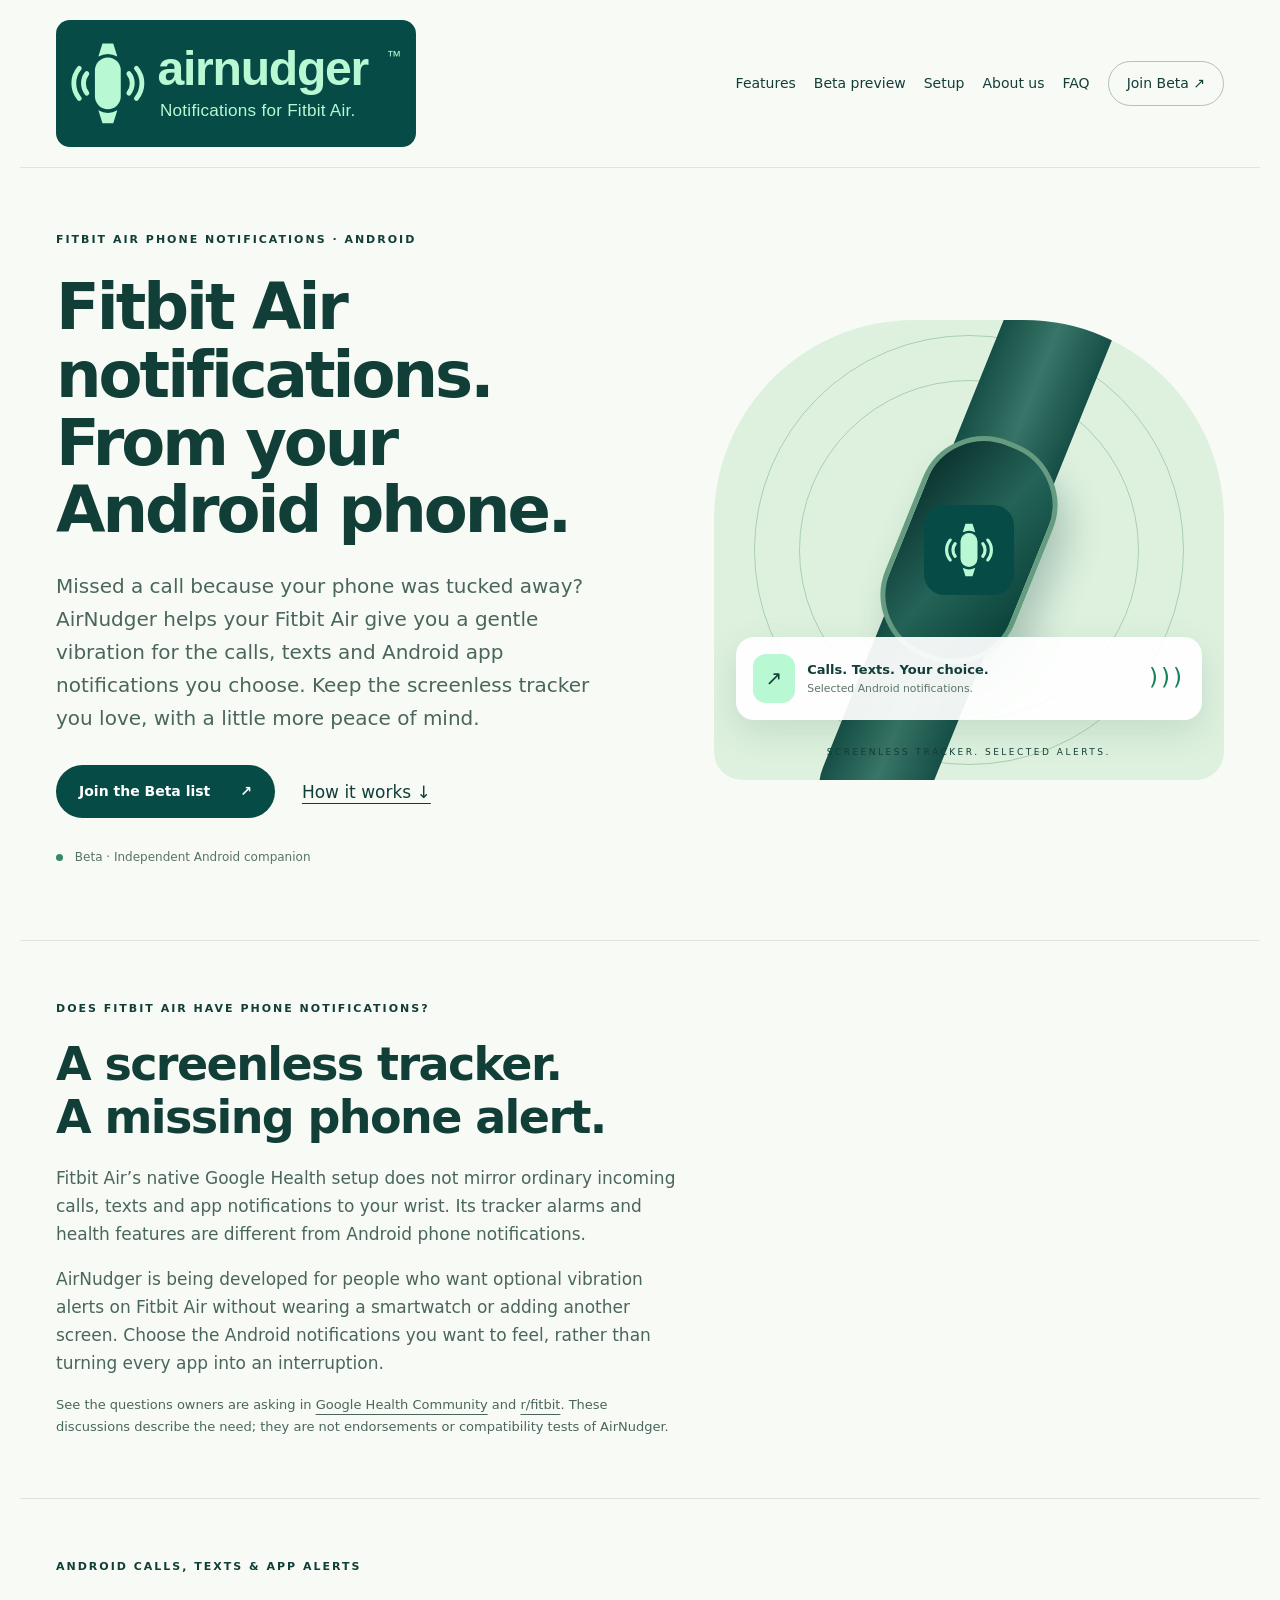
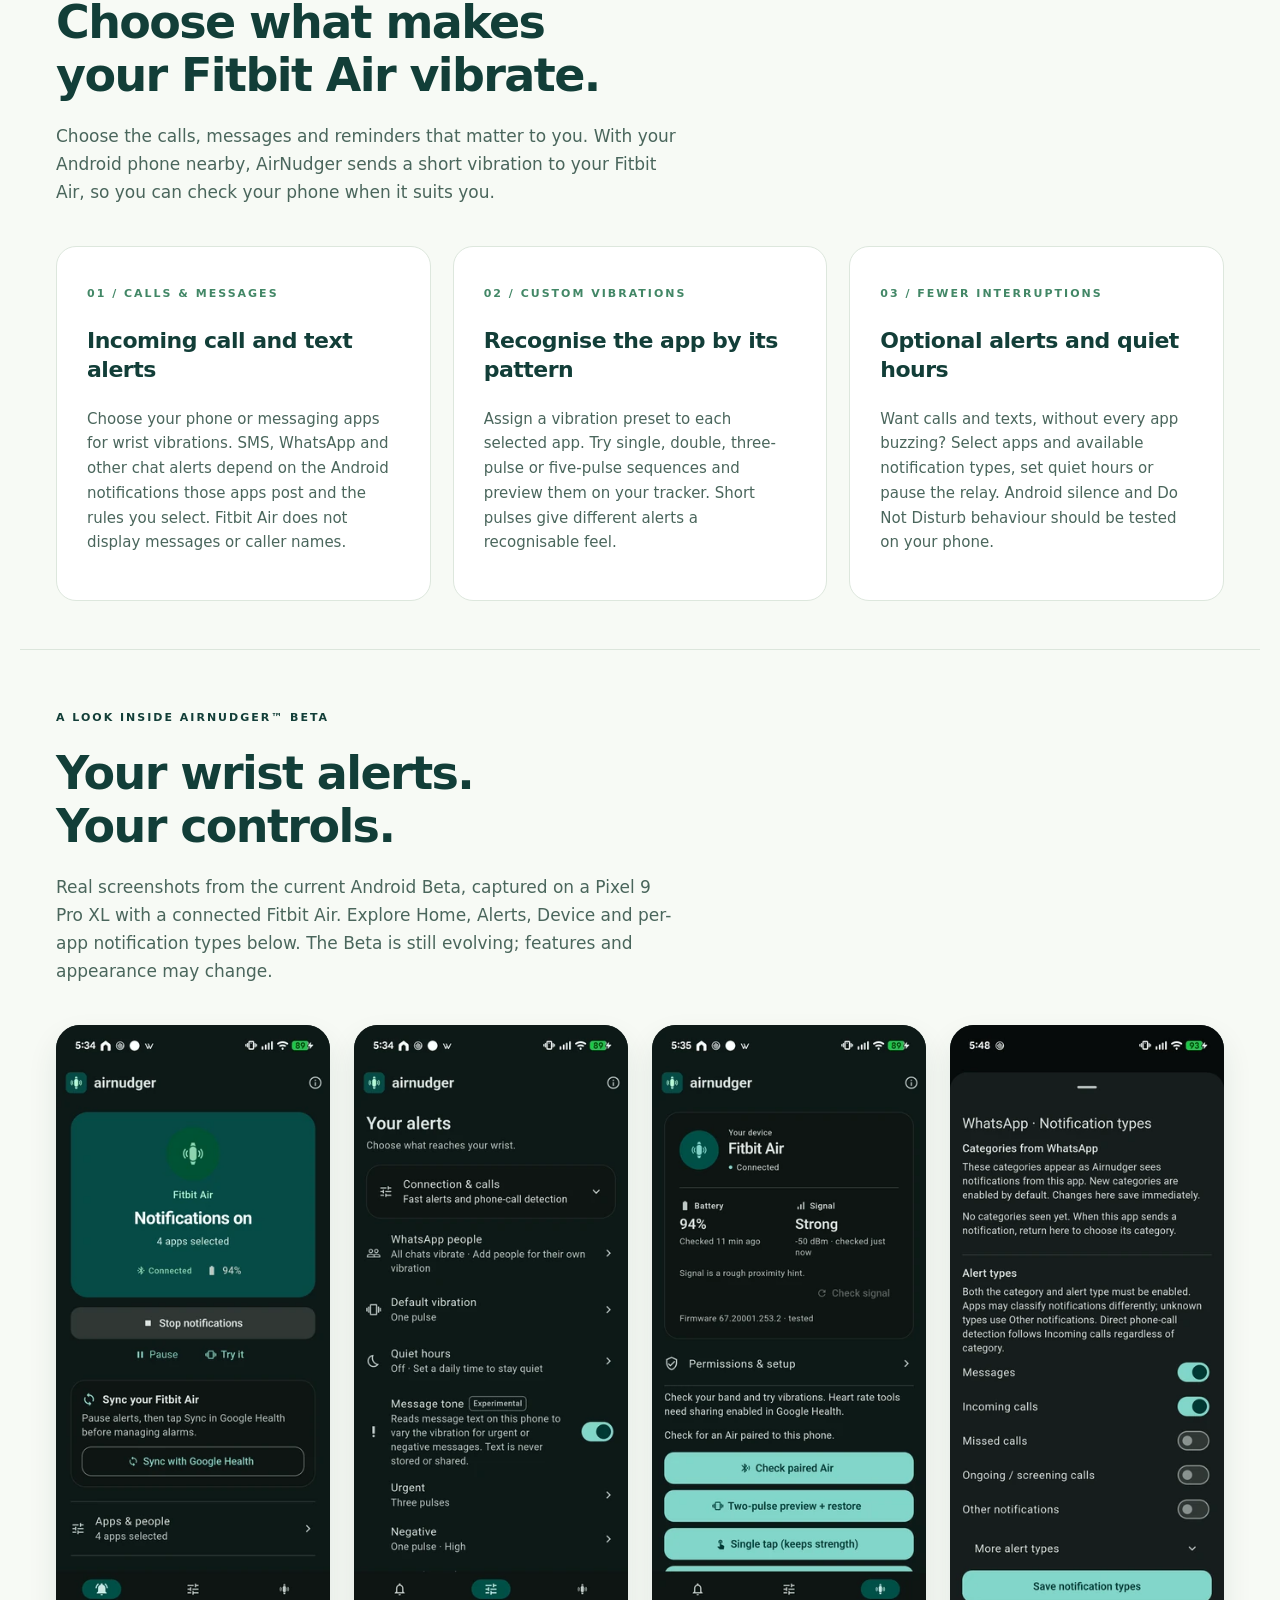
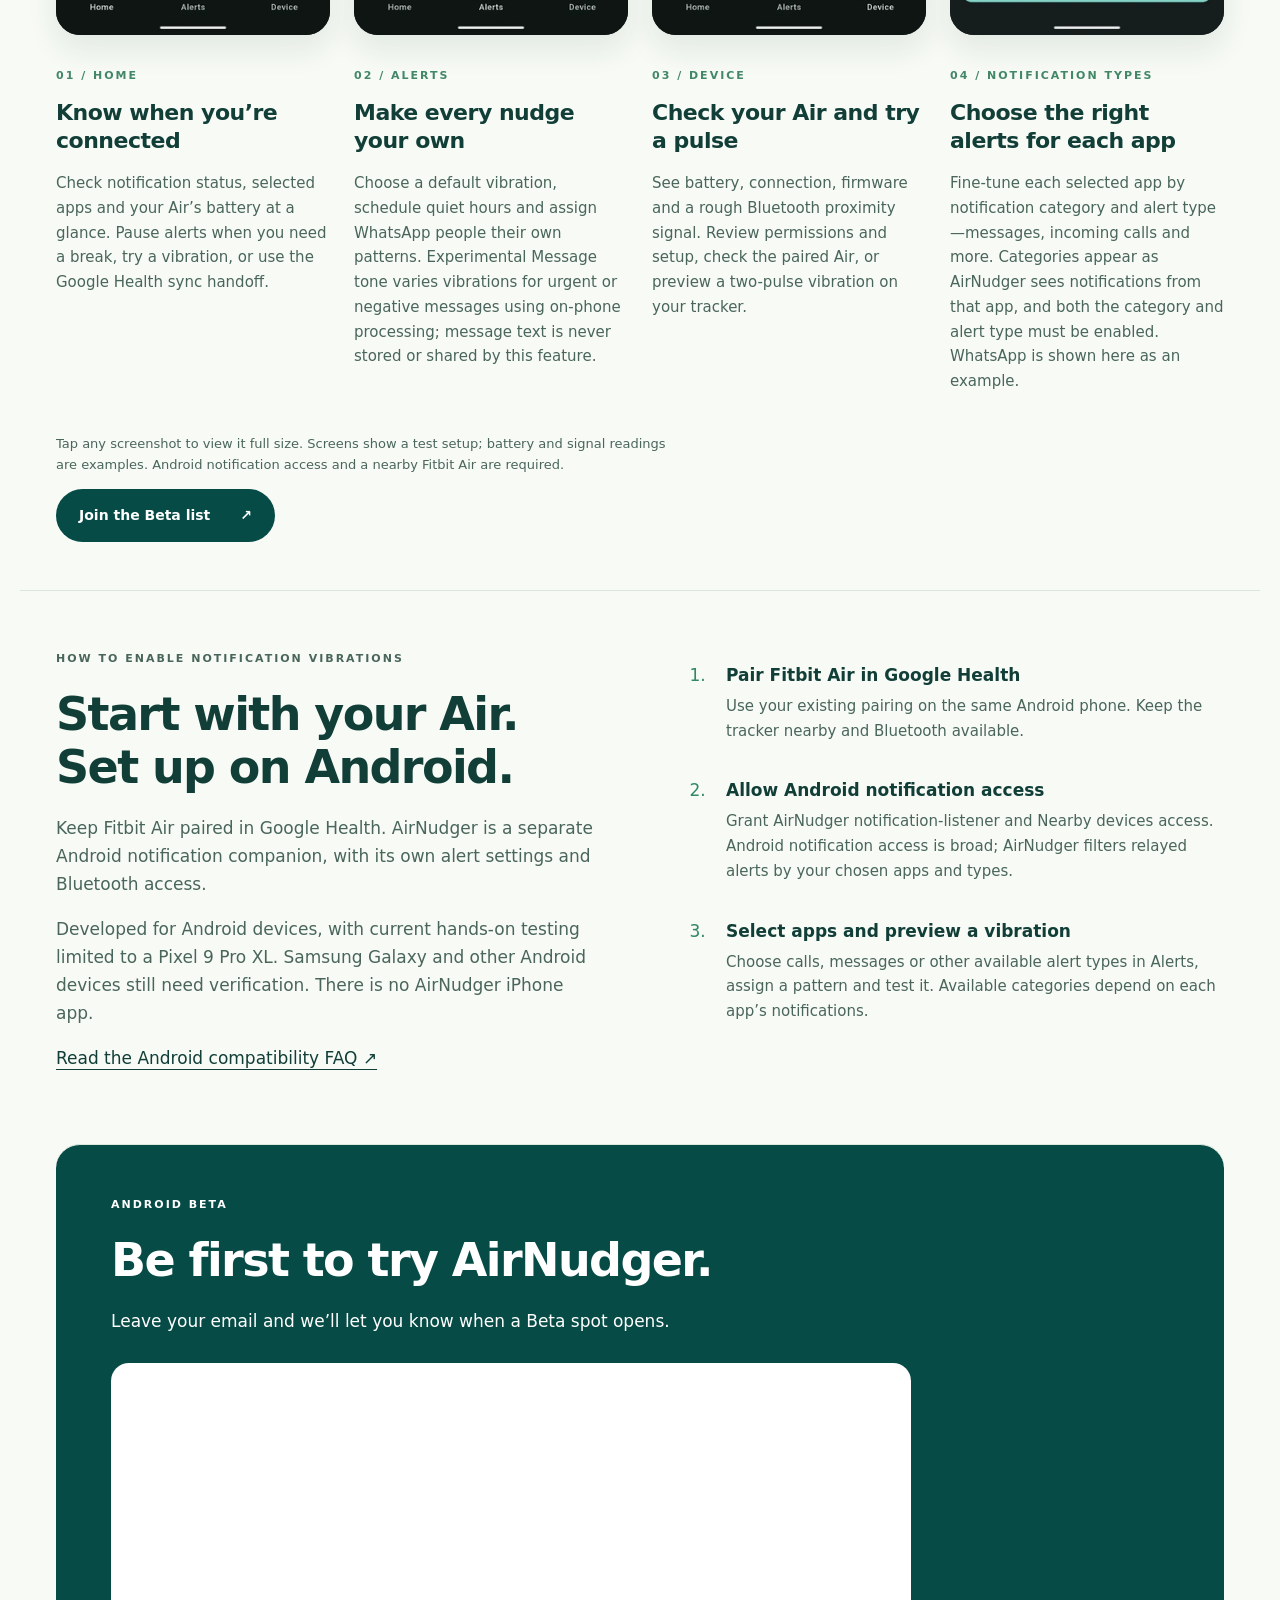
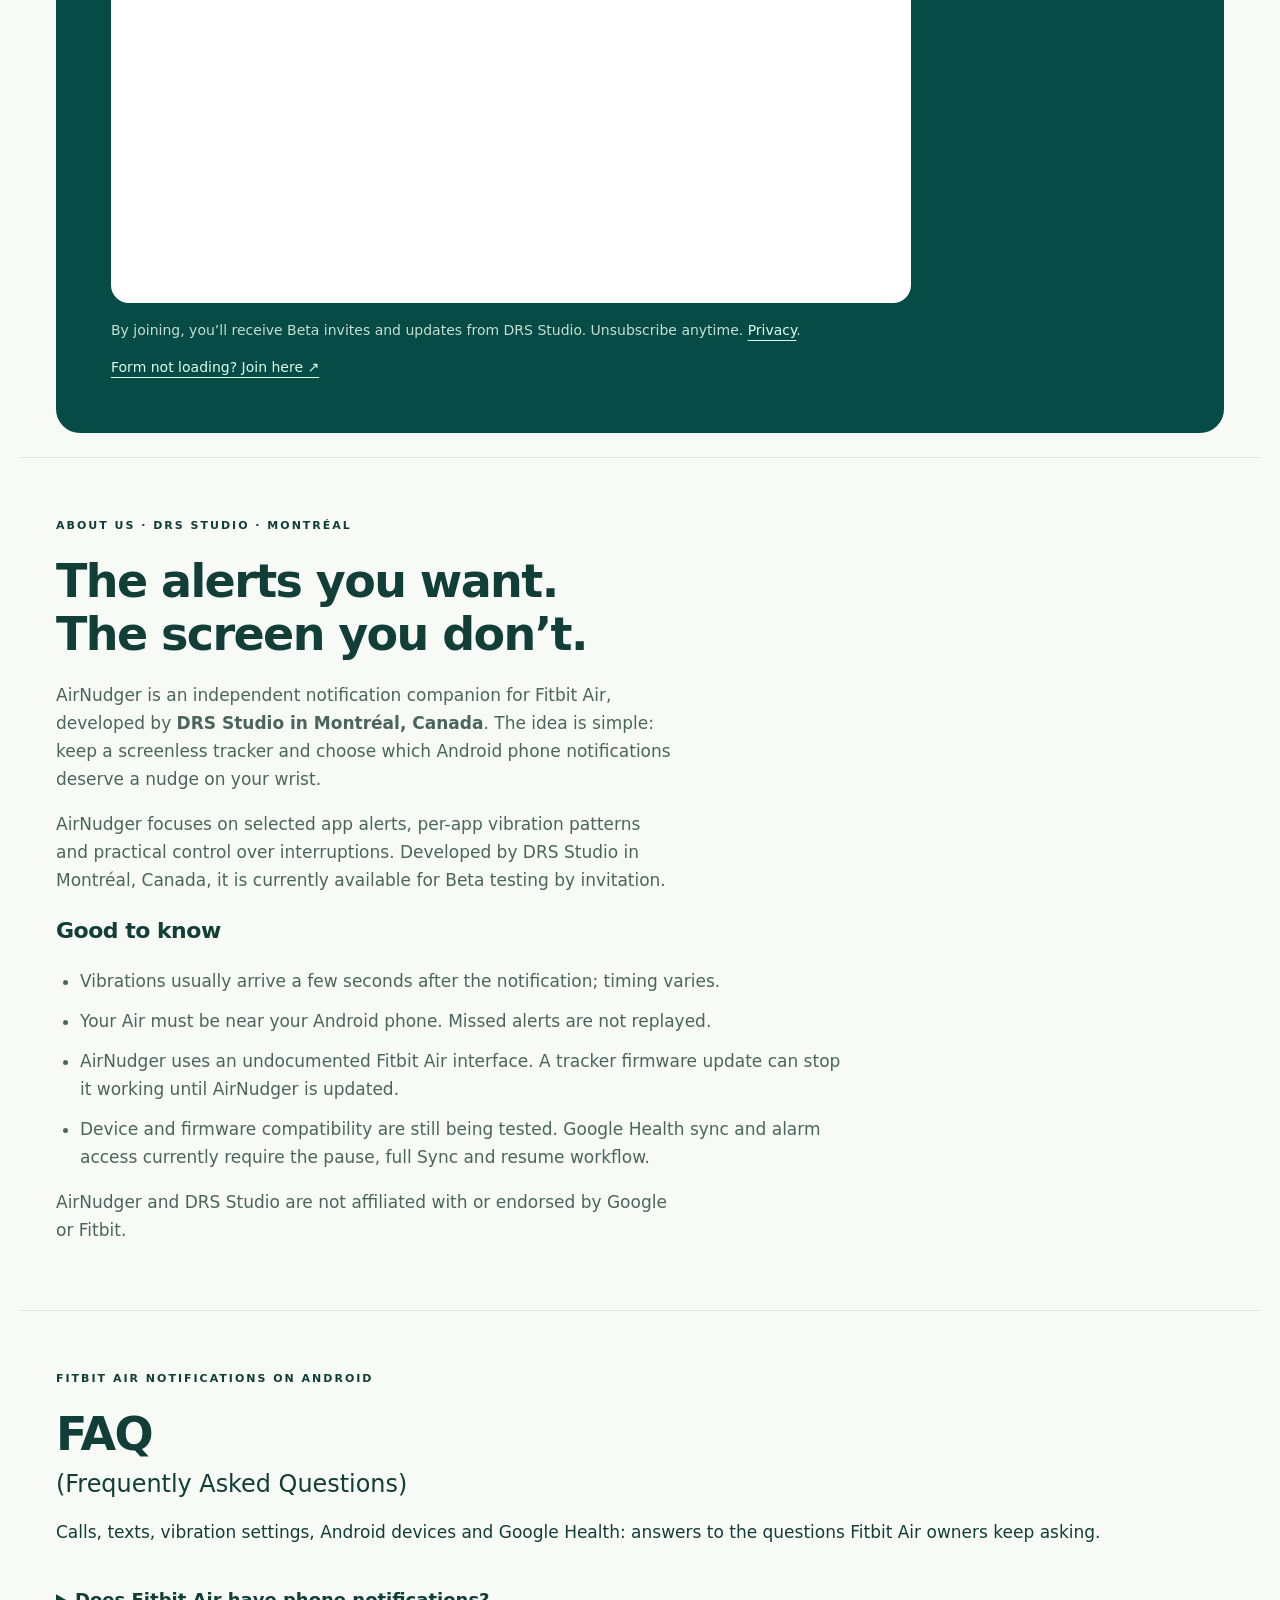
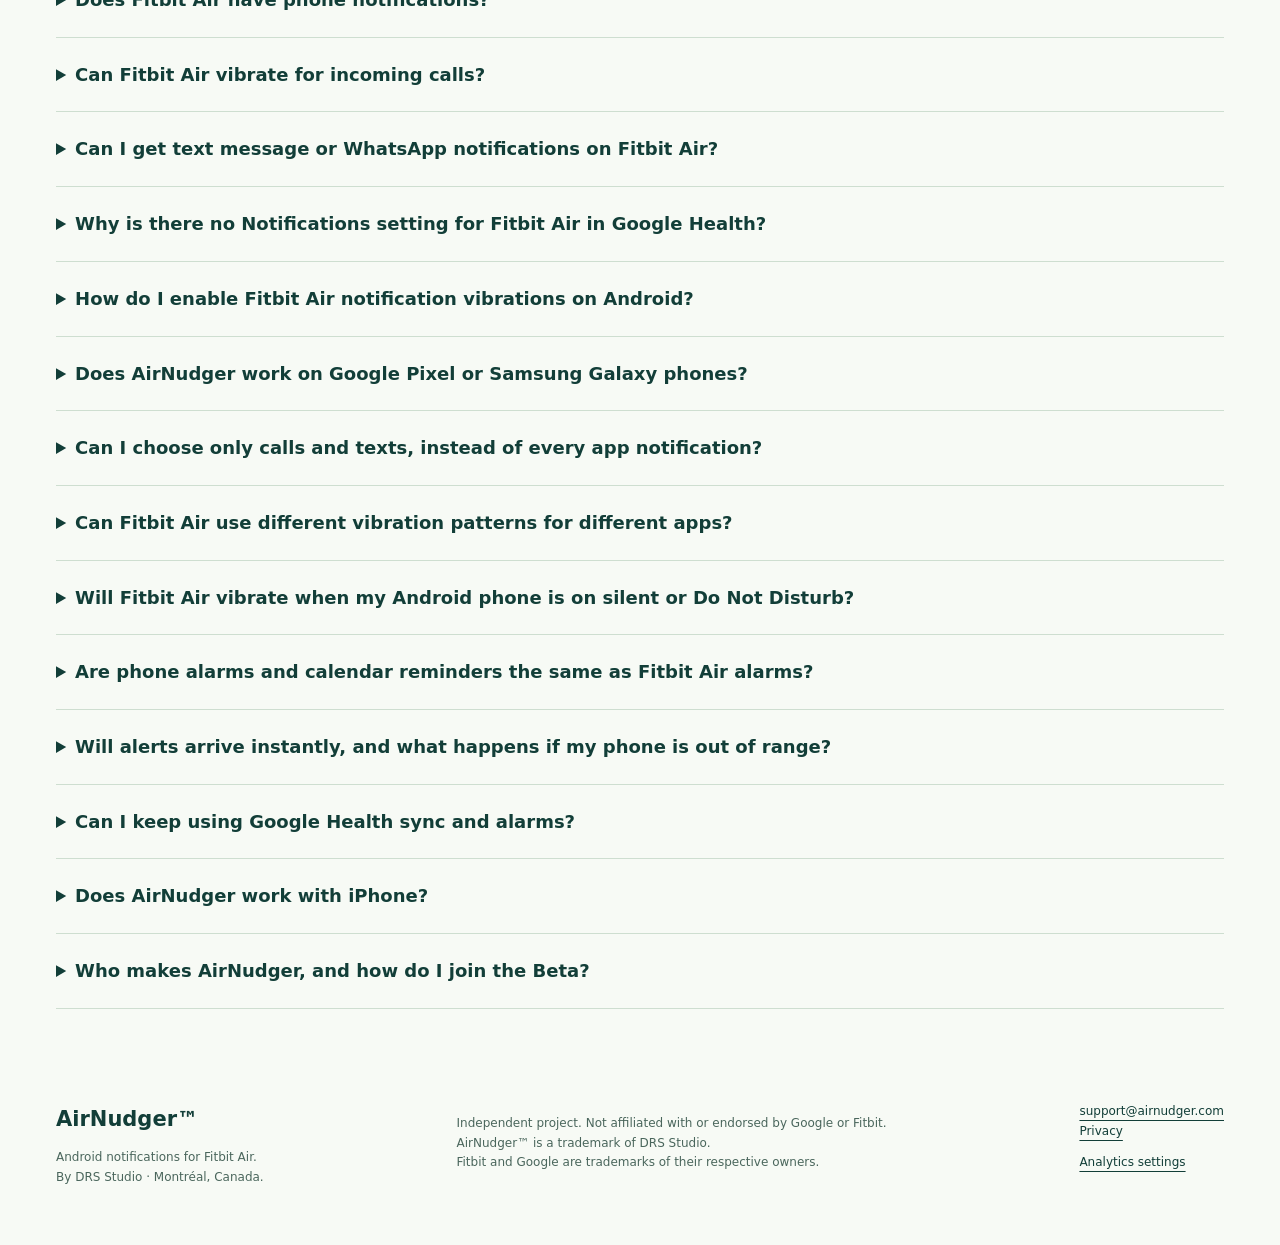
==== commit 4d8c81a4: "Preserve latest signup and optimized images" ====
--- a/index.html
+++ b/index.html
@@ -1,7 +1,7 @@
 <!doctype html><html lang="en"><head><meta charset="utf-8"><meta name="viewport" content="width=device-width,initial-scale=1"><title>Fitbit Air Notifications for Android | Calls &amp; Texts | AirNudger</title><meta name="description" content="Can Fitbit Air vibrate for calls and texts? Meet AirNudger Beta, an Android companion for phone notifications, app alerts and custom wrist vibration patterns."><link rel="canonical" href="https://airnudger.com/"><meta name="theme-color" content="#064b46"><meta property="og:type" content="website"><meta property="og:title" content="AirNudger — Fitbit Air notifications for Android"><meta property="og:description" content="The alerts you want. The screen you don’t. Selected Android call, text and app notifications as Fitbit Air wrist vibrations."><meta property="og:url" content="https://airnudger.com/"><meta property="og:image" content="https://airnudger.com/icon-512.png"><meta name="twitter:card" content="summary"><link rel="icon" href="/icon.svg" type="image/svg+xml"><link rel="stylesheet" href="/style.css?v=6"><script type="application/ld+json">{"@context": "https://schema.org", "@graph": [{"@type": "Organization", "@id": "https://airnudger.com/#studio", "name": "DRS Studio", "address": {"@type": "PostalAddress", "addressLocality": "Montréal", "addressCountry": "CA"}}, {"@type": "WebSite", "@id": "https://airnudger.com/#website", "url": "https://airnudger.com/", "name": "AirNudger", "publisher": {"@id": "https://airnudger.com/#studio"}}, {"@type": "FAQPage", "@id": "https://airnudger.com/#faq", "mainEntity": [{"@type": "Question", "name": "Does Fitbit Air have phone notifications?", "acceptedAnswer": {"@type": "Answer", "text": "Fitbit Air doesn’t normally mirror calls, texts or app notifications through Google Health. AirNudger is a separate Android companion that can turn the notifications you choose into vibrations on your wrist. Your Air won’t display the message or caller’s name."}}, {"@type": "Question", "name": "Can Fitbit Air vibrate for incoming calls?", "acceptedAnswer": {"@type": "Answer", "text": "Yes. With AirNudger, you can choose incoming-call notifications from your Android phone to trigger a vibration. Optional direct call detection needs Android 12 or later, one active SIM and Phone-state permission. It has had limited Pixel testing, so instant alerts and continuous ringing aren’t guaranteed."}}, {"@type": "Question", "name": "Can I get text message or WhatsApp notifications on Fitbit Air?", "acceptedAnswer": {"@type": "Answer", "text": "Yes. You can choose SMS, WhatsApp and other messaging notifications from your Android phone and feel a short vibration on your Fitbit Air. The messaging app needs to post a notification, and your AirNudger settings need to allow it. Your Air won’t show the message. Results can vary by phone, app and tracker firmware."}}, {"@type": "Question", "name": "Why is there no Notifications setting for Fitbit Air in Google Health?", "acceptedAnswer": {"@type": "Answer", "text": "Fitbit Air’s Google Health setup doesn’t offer the same phone notification settings as some other Fitbit models. Giving Google Health notification permission won’t turn on call or text vibrations by itself. AirNudger has its own settings for the alerts you want to feel."}}, {"@type": "Question", "name": "How do I enable Fitbit Air notification vibrations on Android?", "acceptedAnswer": {"@type": "Answer", "text": "First, pair your Fitbit Air with Google Health on your Android phone. In AirNudger, allow notification access and Nearby devices access, choose your apps and alert types, then preview a vibration with your Air nearby. AirNudger is in Beta; join the list on this page to hear about access."}}, {"@type": "Question", "name": "Does AirNudger work on Google Pixel or Samsung Galaxy phones?", "acceptedAnswer": {"@type": "Answer", "text": "AirNudger is made for Android. It has been tested hands-on with a Pixel 9 Pro XL, but Samsung Galaxy and other Android phones haven’t been verified yet. Bluetooth, background settings, Android version and Fitbit Air firmware can all affect how alerts work."}}, {"@type": "Question", "name": "Can I choose only calls and texts, instead of every app notification?", "acceptedAnswer": {"@type": "Answer", "text": "Yes. Pick the apps and available notification types you want, so you can keep calls and texts without every app buzzing your wrist. You can also choose vibration patterns, set quiet hours or pause notifications."}}, {"@type": "Question", "name": "Can Fitbit Air use different vibration patterns for different apps?", "acceptedAnswer": {"@type": "Answer", "text": "Yes. You can give selected apps different vibration presets, including one, two, three or five pulses, and preview them on your Fitbit Air. The pattern helps you recognise an alert, but your Air won’t show who is calling or display a message."}}, {"@type": "Question", "name": "Will Fitbit Air vibrate when my Android phone is on silent or Do Not Disturb?", "acceptedAnswer": {"@type": "Answer", "text": "It depends on your Android phone’s notification settings and the silence and quiet-hours options you choose in AirNudger. Silent mode and Do Not Disturb can behave differently, so try your preferred settings on your own phone rather than assuming alerts will get through."}}, {"@type": "Question", "name": "Are phone alarms and calendar reminders the same as Fitbit Air alarms?", "acceptedAnswer": {"@type": "Answer", "text": "Your Fitbit Air alarms in Google Health are separate from notifications sent by Android Clock or calendar apps. AirNudger can relay a selected phone notification when it can access it, but it won’t copy your phone’s alarm schedule to your tracker. Test your reminders and use a reliable backup for critical alarms."}}, {"@type": "Question", "name": "Will alerts arrive instantly, and what happens if my phone is out of range?", "acceptedAnswer": {"@type": "Answer", "text": "Your Air needs to stay near your phone over Bluetooth. Vibrations usually arrive a few seconds after a notification, but timing varies with your connection, phone settings and firmware. Alerts missed while disconnected aren’t replayed."}}, {"@type": "Question", "name": "Can I keep using Google Health sync and alarms?", "acceptedAnswer": {"@type": "Answer", "text": "Yes. For now, pause AirNudger notifications, run a full tracker Sync in Google Health, and manage your alarms there. Then return to AirNudger and resume notifications. Seamless sharing and overnight behaviour are still being tested."}}, {"@type": "Question", "name": "Does AirNudger work with iPhone?", "acceptedAnswer": {"@type": "Answer", "text": "No. AirNudger is currently an Android app and isn’t available for iPhone. Even if your Fitbit Air pairs with an iPhone, this notification companion requires an Android phone."}}, {"@type": "Question", "name": "Who makes AirNudger, and how do I join the Beta?", "acceptedAnswer": {"@type": "Answer", "text": "AirNudger is developed by DRS Studio in Montréal, Canada. If you’d like to try it, enter your email in the Beta signup form on this page. We’ll contact you about access and updates; joining doesn’t guarantee immediate access. AirNudger is independent and isn’t affiliated with Google or Fitbit. It builds on the open-source fitbit-air project by Thore Koritzius (The Centaurus)."}}]}]}</script><script src="/analytics.js?v=1" defer></script></head><body><a class="skip" href="#main">Skip to content</a><header><a class="brand" href="/" aria-label="AirNudger home"><img src="/logo.svg?v=4" alt="AirNudger™ — Notifications for Fitbit Air" width="360" height="127"></a><nav class="desktop-nav" aria-label="Main navigation"><a href="#features">Features</a><a href="#beta-preview">Beta preview</a><a href="#setup">Setup</a><a href="#about">About us</a><a href="#faq">FAQ</a><a class="pill" href="#availability">Join Beta ↗</a></nav><details class="mobile-menu"><summary>Menu <span aria-hidden="true">＋</span></summary><nav aria-label="Mobile navigation"><a href="#features">Features</a><a href="#beta-preview">Beta preview</a><a href="#setup">Setup</a><a href="#about">About us</a><a href="#faq">FAQ</a><a class="pill" href="#availability">Join Beta ↗</a></nav></details></header><main id="main"><section class="hero"><div><p class="eyebrow">FITBIT AIR PHONE NOTIFICATIONS · ANDROID</p><h1>Fitbit Air notifications.<br>From your Android phone.</h1><p class="lead">Missed a call because your phone was tucked away? AirNudger helps your Fitbit Air give you a gentle vibration for the calls, texts and Android app notifications you choose. Keep the screenless tracker you love, with a little more peace of mind.</p><div class="actions"><a class="button" href="#availability">Join the Beta list <span>↗</span></a><a href="#setup">How it works ↓</a></div><p class="status"><span></span> Beta · Independent Android companion</p></div><div class="visual" aria-label="Illustration of a screenless tracker receiving a vibration alert"><div class="orbit o1"></div><div class="orbit o2"></div><div class="strap"></div><div class="tracker"><img src="/icon.svg" width="90" height="90" alt=""></div><div class="notice"><span class="dot">↗</span><div><strong>Calls. Texts. Your choice.</strong><small>Selected Android notifications.</small></div><span class="waves">)))</span></div><span class="caption">SCREENLESS TRACKER. SELECTED ALERTS.</span></div></section><section class="intro" id="notifications"><p class="eyebrow">DOES FITBIT AIR HAVE PHONE NOTIFICATIONS?</p><h2>A screenless tracker.<br>A missing phone alert.</h2><p>Fitbit Air’s native Google Health setup does not mirror ordinary incoming calls, texts and app notifications to your wrist. Its tracker alarms and health features are different from Android phone notifications.</p><p>AirNudger is being developed for people who want optional vibration alerts on Fitbit Air without wearing a smartwatch or adding another screen. Choose the Android notifications you want to feel, rather than turning every app into an interruption.</p><p class="source-note">See the questions owners are asking in <a href="https://support.google.com/googlehealth/thread/437066728/can-fitbit-air-vibrate-for-notifications?hl=en">Google Health Community</a> and <a href="https://www.reddit.com/r/fitbit/comments/1ts5237/does_the_fitbit_air_vibrate_for_all_phone/">r/fitbit</a>. These discussions describe the need; they are not endorsements or compatibility tests of AirNudger.</p></section>
 <section class="intro" id="features"><p class="eyebrow">ANDROID CALLS, TEXTS &amp; APP ALERTS</p><h2>Choose what makes<br>your Fitbit Air vibrate.</h2><p>Choose the calls, messages and reminders that matter to you. With your Android phone nearby, AirNudger sends a short vibration to your Fitbit Air, so you can check your phone when it suits you.</p><div class="grid"><article><span class="number">01 / CALLS &amp; MESSAGES</span><h3>Incoming call and text alerts</h3><p>Choose your phone or messaging apps for wrist vibrations. SMS, WhatsApp and other chat alerts depend on the Android notifications those apps post and the rules you select. Fitbit Air does not display messages or caller names.</p></article><article><span class="number">02 / CUSTOM VIBRATIONS</span><h3>Recognise the app by its pattern</h3><p>Assign a vibration preset to each selected app. Try single, double, three-pulse or five-pulse sequences and preview them on your tracker. Short pulses give different alerts a recognisable feel.</p></article><article><span class="number">03 / FEWER INTERRUPTIONS</span><h3>Optional alerts and quiet hours</h3><p>Want calls and texts, without every app buzzing? Select apps and available notification types, set quiet hours or pause the relay. Android silence and Do Not Disturb behaviour should be tested on your phone.</p></article></div></section>
-<section class="intro beta-preview" id="beta-preview"><p class="eyebrow">A LOOK INSIDE AIRNUDGER™ BETA</p><h2>Your wrist alerts.<br>Your controls.</h2><p>Real screenshots from the current Android Beta, captured on a Pixel 9 Pro XL with a connected Fitbit Air. Explore Home, Alerts, Device and per-app notification types below. The Beta is still evolving; features and appearance may change.</p><div class="screenshot-grid"><figure><a class="screen-link" href="/beta-home.png" target="_blank" rel="noopener" aria-label="Open the full-size AirNudger Beta Home screenshot"><img src="/beta-home.png" width="1344" height="2992" alt="AirNudger Beta Home screen with notifications enabled, four selected apps, connection status, pause and Google Health sync controls" loading="lazy" decoding="async"></a><figcaption><span class="number">01 / HOME</span><h3>Know when you’re connected</h3><p>Check notification status, selected apps and your Air’s battery at a glance. Pause alerts when you need a break, try a vibration, or use the Google Health sync handoff.</p></figcaption></figure><figure><a class="screen-link" href="/beta-alerts.png" target="_blank" rel="noopener" aria-label="Open the full-size AirNudger Beta Alerts screenshot"><img src="/beta-alerts.png" width="1344" height="2992" alt="AirNudger Beta Alerts screen showing connection and calls, WhatsApp people, default vibration, quiet hours and experimental message tone" loading="lazy" decoding="async"></a><figcaption><span class="number">02 / ALERTS</span><h3>Make every nudge your own</h3><p>Choose a default vibration, schedule quiet hours and assign WhatsApp people their own patterns. Experimental Message tone varies vibrations for urgent or negative messages using on-phone processing; message text is never stored or shared by this feature.</p></figcaption></figure><figure><a class="screen-link" href="/beta-device.png" target="_blank" rel="noopener" aria-label="Open the full-size AirNudger Beta Device screenshot"><img src="/beta-device.png" width="1344" height="2992" alt="AirNudger Beta Device screen showing a connected Fitbit Air, battery level, Bluetooth signal, firmware, permissions and vibration preview controls" loading="lazy" decoding="async"></a><figcaption><span class="number">03 / DEVICE</span><h3>Check your Air and try a pulse</h3><p>See battery, connection, firmware and a rough Bluetooth proximity signal. Review permissions and setup, check the paired Air, or preview a two-pulse vibration on your tracker.</p></figcaption></figure><figure><a class="screen-link" href="/beta-categories.png" target="_blank" rel="noopener" aria-label="Open the full-size per-app notification categories screenshot"><img src="/beta-categories.png" width="1344" height="2992" alt="Per-app notification category and alert-type controls in AirNudger Beta, using WhatsApp as the example app" loading="lazy" decoding="async"></a><figcaption><span class="number">04 / NOTIFICATION TYPES</span><h3>Choose the right alerts for each app</h3><p>Fine-tune each selected app by notification category and alert type—messages, incoming calls and more. Categories appear as AirNudger sees notifications from that app, and both the category and alert type must be enabled. WhatsApp is shown here as an example.</p></figcaption></figure></div><p class="source-note">Tap any screenshot to view it full size. Screens show a test setup; battery and signal readings are examples. Android notification access and a nearby Fitbit Air are required.</p><a class="button" href="#availability">Join the Beta list <span>↗</span></a></section>
+<section class="intro beta-preview" id="beta-preview"><p class="eyebrow">A LOOK INSIDE AIRNUDGER™ BETA</p><h2>Your wrist alerts.<br>Your controls.</h2><p>Real screenshots from the current Android Beta, captured on a Pixel 9 Pro XL with a connected Fitbit Air. Explore Home, Alerts, Device and per-app notification types below. The Beta is still evolving; features and appearance may change.</p><div class="screenshot-grid"><figure><a class="screen-link" href="/beta-home.png" target="_blank" rel="noopener" aria-label="Open the full-size AirNudger Beta Home screenshot"><img src="/beta-home-320.webp" srcset="/beta-home-320.webp 320w, /beta-home-640.webp 640w" sizes="(max-width: 360px) 250px, (max-width: 750px) 270px, 280px" width="1344" height="2992" alt="AirNudger Beta Home screen with notifications enabled, four selected apps, connection status, pause and Google Health sync controls" loading="lazy" decoding="async"></a><figcaption><span class="number">01 / HOME</span><h3>Know when you’re connected</h3><p>Check notification status, selected apps and your Air’s battery at a glance. Pause alerts when you need a break, try a vibration, or use the Google Health sync handoff.</p></figcaption></figure><figure><a class="screen-link" href="/beta-alerts.png" target="_blank" rel="noopener" aria-label="Open the full-size AirNudger Beta Alerts screenshot"><img src="/beta-alerts-320.webp" srcset="/beta-alerts-320.webp 320w, /beta-alerts-640.webp 640w" sizes="(max-width: 360px) 250px, (max-width: 750px) 270px, 280px" width="1344" height="2992" alt="AirNudger Beta Alerts screen showing connection and calls, WhatsApp people, default vibration, quiet hours and experimental message tone" loading="lazy" decoding="async"></a><figcaption><span class="number">02 / ALERTS</span><h3>Make every nudge your own</h3><p>Choose a default vibration, schedule quiet hours and assign WhatsApp people their own patterns. Experimental Message tone varies vibrations for urgent or negative messages using on-phone processing; message text is never stored or shared by this feature.</p></figcaption></figure><figure><a class="screen-link" href="/beta-device.png" target="_blank" rel="noopener" aria-label="Open the full-size AirNudger Beta Device screenshot"><img src="/beta-device-320.webp" srcset="/beta-device-320.webp 320w, /beta-device-640.webp 640w" sizes="(max-width: 360px) 250px, (max-width: 750px) 270px, 280px" width="1344" height="2992" alt="AirNudger Beta Device screen showing a connected Fitbit Air, battery level, Bluetooth signal, firmware, permissions and vibration preview controls" loading="lazy" decoding="async"></a><figcaption><span class="number">03 / DEVICE</span><h3>Check your Air and try a pulse</h3><p>See battery, connection, firmware and a rough Bluetooth proximity signal. Review permissions and setup, check the paired Air, or preview a two-pulse vibration on your tracker.</p></figcaption></figure><figure><a class="screen-link" href="/beta-categories.png" target="_blank" rel="noopener" aria-label="Open the full-size per-app notification categories screenshot"><img src="/beta-categories-320.webp" srcset="/beta-categories-320.webp 320w, /beta-categories-640.webp 640w" sizes="(max-width: 360px) 250px, (max-width: 750px) 270px, 280px" width="1344" height="2992" alt="Per-app notification category and alert-type controls in AirNudger Beta, using WhatsApp as the example app" loading="lazy" decoding="async"></a><figcaption><span class="number">04 / NOTIFICATION TYPES</span><h3>Choose the right alerts for each app</h3><p>Fine-tune each selected app by notification category and alert type—messages, incoming calls and more. Categories appear as AirNudger sees notifications from that app, and both the category and alert type must be enabled. WhatsApp is shown here as an example.</p></figcaption></figure></div><p class="source-note">Tap any screenshot to view it full size. Screens show a test setup; battery and signal readings are examples. Android notification access and a nearby Fitbit Air are required.</p><a class="button" href="#availability">Join the Beta list <span>↗</span></a></section>
 <section class="setup" id="setup"><div><p class="eyebrow">HOW TO ENABLE NOTIFICATION VIBRATIONS</p><h2>Start with your Air.<br>Set up on Android.</h2><p>Keep Fitbit Air paired in Google Health. AirNudger is a separate Android notification companion, with its own alert settings and Bluetooth access.</p><p>Developed for Android devices, with current hands-on testing limited to a Pixel 9 Pro XL. Samsung Galaxy and other Android devices still need verification. There is no AirNudger iPhone app.</p><a href="#faq">Read the Android compatibility FAQ ↗</a></div><ol><li><strong>Pair Fitbit Air in Google Health</strong><p>Use your existing pairing on the same Android phone. Keep the tracker nearby and Bluetooth available.</p></li><li><strong>Allow Android notification access</strong><p>Grant AirNudger notification-listener and Nearby devices access. Android notification access is broad; AirNudger filters relayed alerts by your chosen apps and types.</p></li><li><strong>Select apps and preview a vibration</strong><p>Choose calls, messages or other available alert types in Alerts, assign a pattern and test it. Available categories depend on each app’s notifications.</p></li></ol></section>
-<section id="availability" class="availability"><p class="eyebrow">AIRNUDGER IS IN BETA</p><h2>Want to try it?<br>Join the Beta list.</h2><p>Enter your email below if you would like to join the AirNudger Beta list. DRS Studio will contact you about Beta access and updates. Joining does not guarantee immediate access.</p><p class="note">AirNudger Beta is for Android devices. Compatibility and background behaviour are still being tested. There is no public APK or Play Store release yet.</p><div class="signup-embed"><iframe src="https://docs.google.com/forms/d/e/1FAIpQLScK7e7tU2KQ1bA2h24btfI1P_6jQgSJ5nkd_b2ZiTTX9f8ItQ/viewform?embedded=true" title="Join the AirNudger Beta list" loading="lazy" referrerpolicy="strict-origin-when-cross-origin">Loading the Beta signup form…</iframe></div><p class="note">Form not loading? <a href="https://docs.google.com/forms/d/e/1FAIpQLScK7e7tU2KQ1bA2h24btfI1P_6jQgSJ5nkd_b2ZiTTX9f8ItQ/viewform" target="_blank" rel="noopener noreferrer">Open the Beta signup form</a>.</p><p class="note">By submitting, you agree to receive emails from DRS Studio about AirNudger Beta access and updates. Your email and submission time are saved privately using Google Forms and Google Sheets. Contact <a href="mailto:support@airnudger.com">support@airnudger.com</a> to leave the list or request deletion. <a href="/privacy.html">Read our privacy information</a>.</p><p class="note">Optional direct call detection requires Android 12+, one active SIM and Phone-state permission. For Google Health sync and alarms, pause AirNudger, run a full tracker Sync in Google Health, then resume. Missed alerts are not replayed.</p></section>
+<section id="availability" class="availability"><p class="eyebrow">ANDROID BETA</p><h2>Be first to try AirNudger.</h2><p>Leave your email and we’ll let you know when a Beta spot opens.</p><div class="signup-embed"><iframe src="https://docs.google.com/forms/d/e/1FAIpQLScK7e7tU2KQ1bA2h24btfI1P_6jQgSJ5nkd_b2ZiTTX9f8ItQ/viewform?embedded=true" title="Join the AirNudger Beta list" loading="lazy" referrerpolicy="strict-origin-when-cross-origin">Loading the Beta signup form…</iframe></div><p class="note">By joining, you’ll receive Beta invites and updates from DRS Studio. Unsubscribe anytime. <a href="/privacy">Privacy</a>.</p><p class="note"><a href="https://docs.google.com/forms/d/e/1FAIpQLScK7e7tU2KQ1bA2h24btfI1P_6jQgSJ5nkd_b2ZiTTX9f8ItQ/viewform" target="_blank" rel="noopener noreferrer">Form not loading? Join here ↗</a></p></section>
 <section id="about" class="intro about"><p class="eyebrow">ABOUT US · DRS STUDIO · MONTRÉAL</p><h2>The alerts you want.<br>The screen you don’t.</h2><p>AirNudger is an independent notification companion for Fitbit Air, developed by <strong>DRS Studio in Montréal, Canada</strong>. The idea is simple: keep a screenless tracker and choose which Android phone notifications deserve a nudge on your wrist.</p><p>AirNudger focuses on selected app alerts, per-app vibration patterns and practical control over interruptions. Developed by DRS Studio in Montréal, Canada, it is currently available for Beta testing by invitation.</p><h3>Good to know</h3><ul><li>Vibrations usually arrive a few seconds after the notification; timing varies.</li><li>Your Air must be near your Android phone. Missed alerts are not replayed.</li><li>AirNudger uses an undocumented Fitbit Air interface. A tracker firmware update can stop it working until AirNudger is updated.</li><li>Device and firmware compatibility are still being tested. Google Health sync and alarm access currently require the pause, full Sync and resume workflow.</li></ul><p>AirNudger and DRS Studio are not affiliated with or endorsed by Google or Fitbit.</p></section>
 <section id="faq" class="faq"><p class="eyebrow">FITBIT AIR NOTIFICATIONS ON ANDROID</p><h2>FAQ <span class="faq-expansion">(Frequently Asked Questions)</span></h2><p>Calls, texts, vibration settings, Android devices and Google Health: answers to the questions Fitbit Air owners keep asking.</p><details><summary>Does Fitbit Air have phone notifications?</summary><p>Fitbit Air doesn’t normally mirror calls, texts or app notifications through Google Health. AirNudger is a separate Android companion that can turn the notifications you choose into vibrations on your wrist. Your Air won’t display the message or caller’s name.</p></details><details><summary>Can Fitbit Air vibrate for incoming calls?</summary><p>Yes. With AirNudger, you can choose incoming-call notifications from your Android phone to trigger a vibration. Optional direct call detection needs Android 12 or later, one active SIM and Phone-state permission. It has had limited Pixel testing, so instant alerts and continuous ringing aren’t guaranteed.</p></details><details><summary>Can I get text message or WhatsApp notifications on Fitbit Air?</summary><p>Yes. You can choose SMS, WhatsApp and other messaging notifications from your Android phone and feel a short vibration on your Fitbit Air. The messaging app needs to post a notification, and your AirNudger settings need to allow it. Your Air won’t show the message. Results can vary by phone, app and tracker firmware.</p></details><details><summary>Why is there no Notifications setting for Fitbit Air in Google Health?</summary><p>Fitbit Air’s Google Health setup doesn’t offer the same phone notification settings as some other Fitbit models. Giving Google Health notification permission won’t turn on call or text vibrations by itself. AirNudger has its own settings for the alerts you want to feel.</p></details><details><summary>How do I enable Fitbit Air notification vibrations on Android?</summary><p>First, pair your Fitbit Air with Google Health on your Android phone. In AirNudger, allow notification access and Nearby devices access, choose your apps and alert types, then preview a vibration with your Air nearby. AirNudger is in Beta; join the list on this page to hear about access.</p></details><details><summary>Does AirNudger work on Google Pixel or Samsung Galaxy phones?</summary><p>AirNudger is made for Android. It has been tested hands-on with a Pixel 9 Pro XL, but Samsung Galaxy and other Android phones haven’t been verified yet. Bluetooth, background settings, Android version and Fitbit Air firmware can all affect how alerts work.</p></details><details><summary>Can I choose only calls and texts, instead of every app notification?</summary><p>Yes. Pick the apps and available notification types you want, so you can keep calls and texts without every app buzzing your wrist. You can also choose vibration patterns, set quiet hours or pause notifications.</p></details><details><summary>Can Fitbit Air use different vibration patterns for different apps?</summary><p>Yes. You can give selected apps different vibration presets, including one, two, three or five pulses, and preview them on your Fitbit Air. The pattern helps you recognise an alert, but your Air won’t show who is calling or display a message.</p></details><details><summary>Will Fitbit Air vibrate when my Android phone is on silent or Do Not Disturb?</summary><p>It depends on your Android phone’s notification settings and the silence and quiet-hours options you choose in AirNudger. Silent mode and Do Not Disturb can behave differently, so try your preferred settings on your own phone rather than assuming alerts will get through.</p></details><details><summary>Are phone alarms and calendar reminders the same as Fitbit Air alarms?</summary><p>Your Fitbit Air alarms in Google Health are separate from notifications sent by Android Clock or calendar apps. AirNudger can relay a selected phone notification when it can access it, but it won’t copy your phone’s alarm schedule to your tracker. Test your reminders and use a reliable backup for critical alarms.</p></details><details><summary>Will alerts arrive instantly, and what happens if my phone is out of range?</summary><p>Your Air needs to stay near your phone over Bluetooth. Vibrations usually arrive a few seconds after a notification, but timing varies with your connection, phone settings and firmware. Alerts missed while disconnected aren’t replayed.</p></details><details><summary>Can I keep using Google Health sync and alarms?</summary><p>Yes. For now, pause AirNudger notifications, run a full tracker Sync in Google Health, and manage your alarms there. Then return to AirNudger and resume notifications. Seamless sharing and overnight behaviour are still being tested.</p></details><details><summary>Does AirNudger work with iPhone?</summary><p>No. AirNudger is currently an Android app and isn’t available for iPhone. Even if your Fitbit Air pairs with an iPhone, this notification companion requires an Android phone.</p></details><details><summary>Who makes AirNudger, and how do I join the Beta?</summary><p>AirNudger is developed by DRS Studio in Montréal, Canada. If you’d like to try it, enter your email in the Beta signup form on this page. We’ll contact you about access and updates; joining doesn’t guarantee immediate access. AirNudger is independent and isn’t affiliated with Google or Fitbit. It builds on the open-source fitbit-air project by Thore Koritzius (The Centaurus).</p></details></section></main><footer><div><strong>AirNudger™</strong><p>Android notifications for Fitbit Air.<br>By DRS Studio · Montréal, Canada.</p></div><p>Independent project. Not affiliated with or endorsed by Google or Fitbit.<br>AirNudger™ is a trademark of DRS Studio.<br>Fitbit and Google are trademarks of their respective owners.</p><div><a href="mailto:support@airnudger.com">support@airnudger.com</a><br><a href="/privacy.html">Privacy</a><br><button class="analytics-settings" type="button" data-analytics-settings>Analytics settings</button></div></footer><aside id="analytics-choice" class="analytics-choice" aria-label="Optional website analytics" hidden><div><strong>Help improve AirNudger?</strong><p>Allow Google Analytics to measure visits and interactions using cookies? It’s optional and does not affect Beta signup. <a href="/privacy.html">Privacy details</a></p></div><div class="analytics-actions"><button type="button" data-analytics-choice="deny">No thanks</button><button type="button" data-analytics-choice="allow">Allow analytics</button></div></aside></body></html>
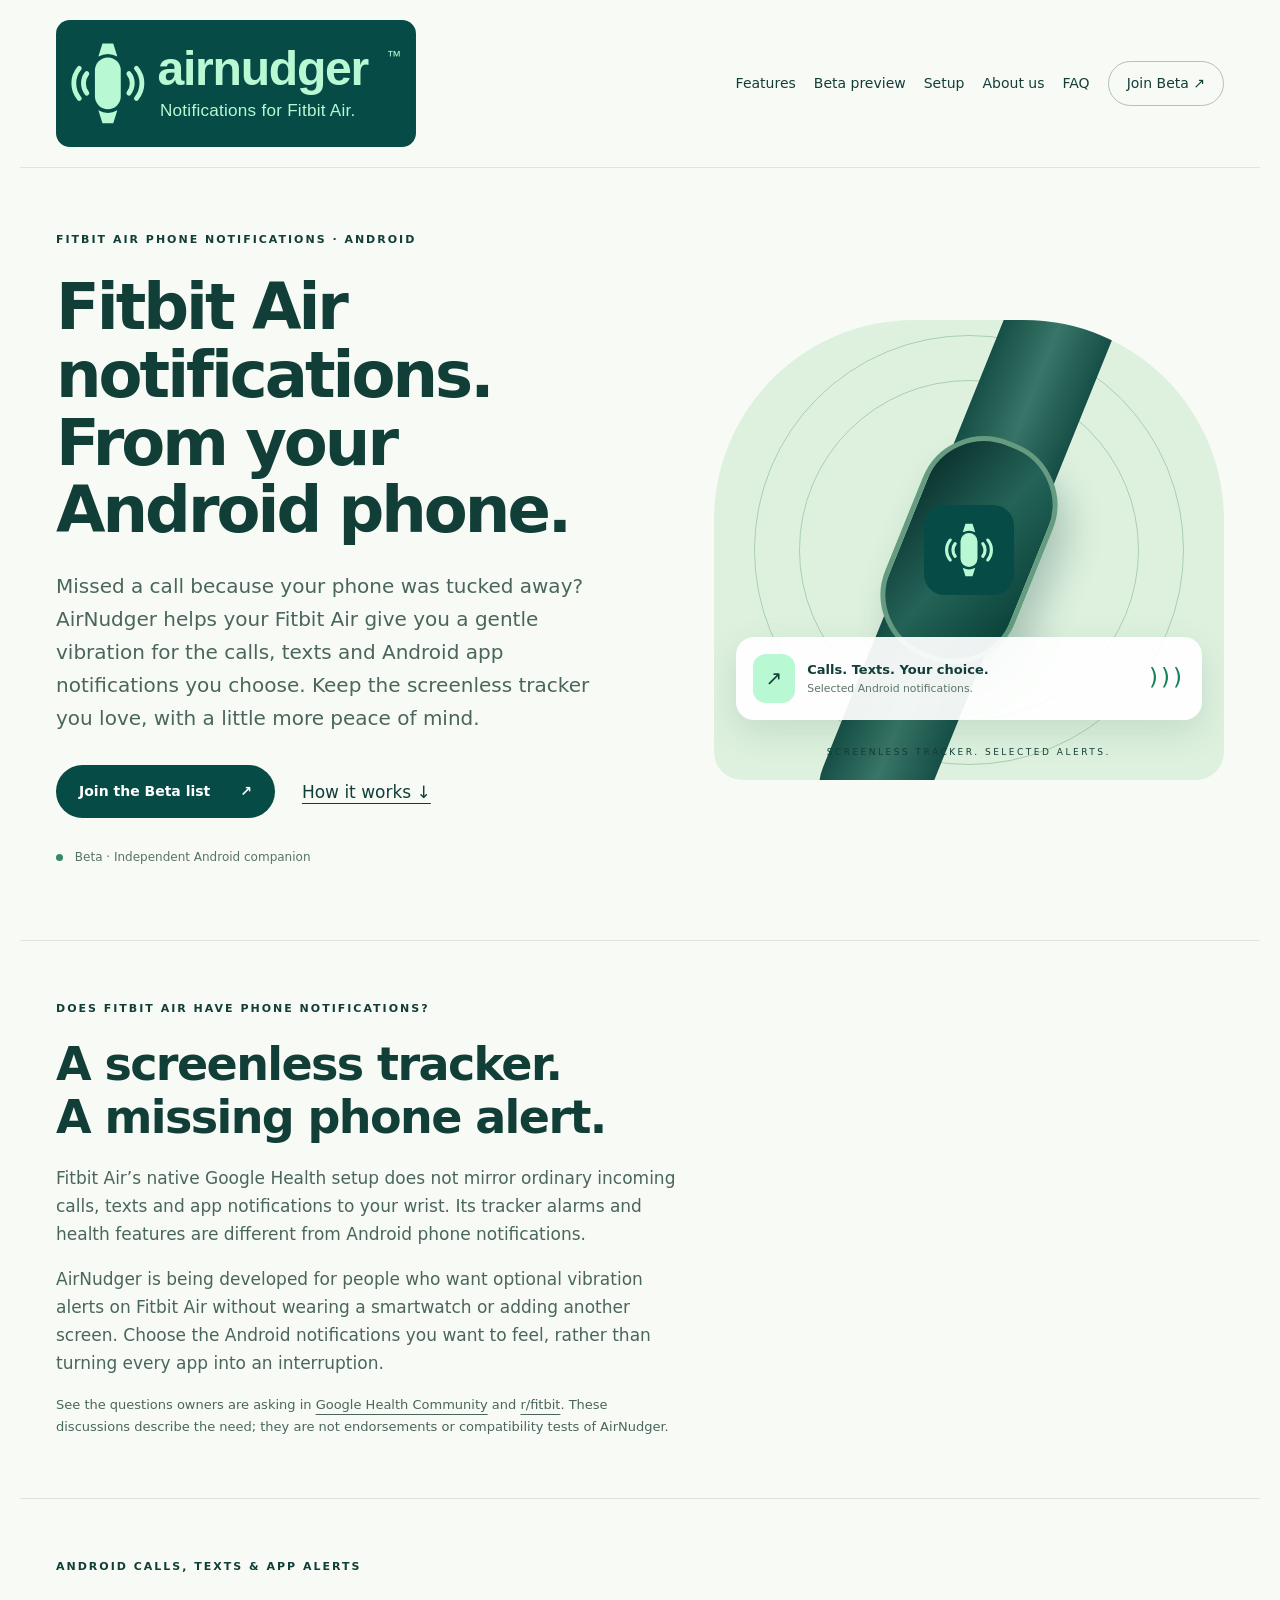
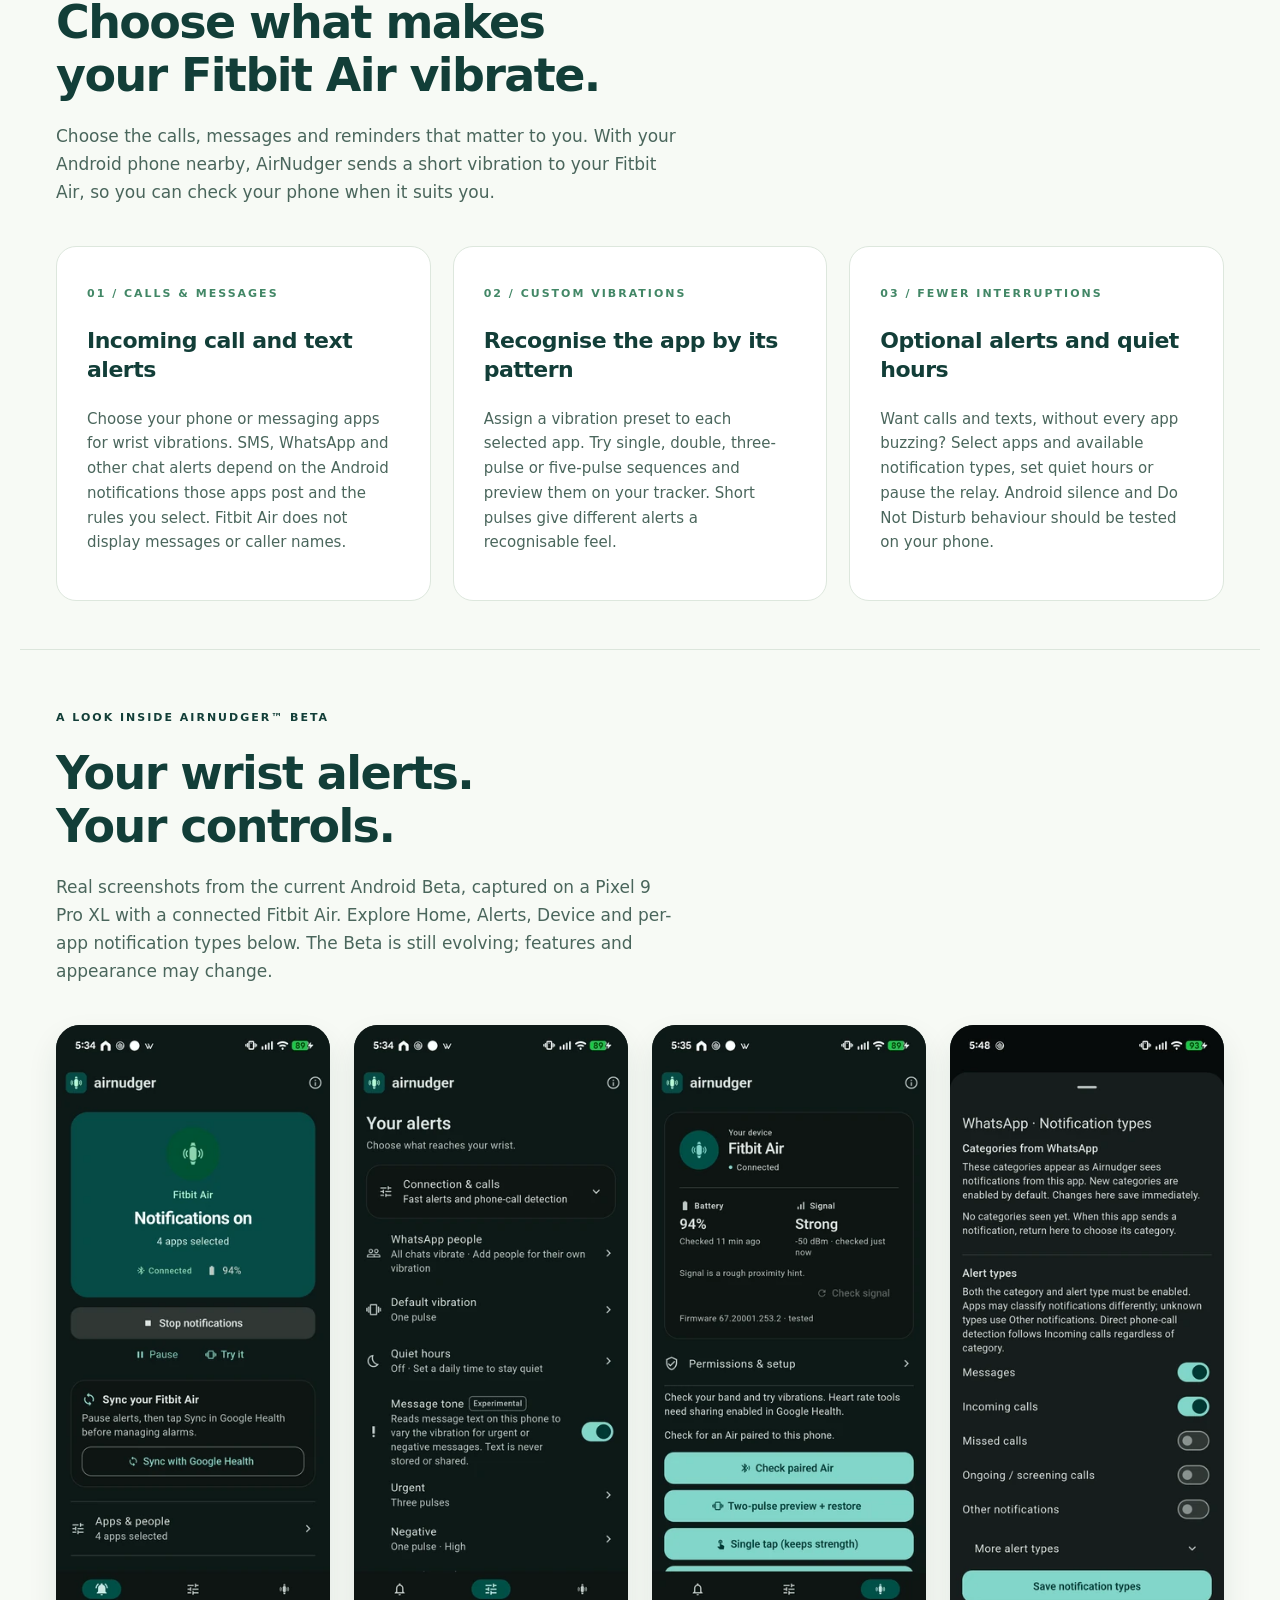
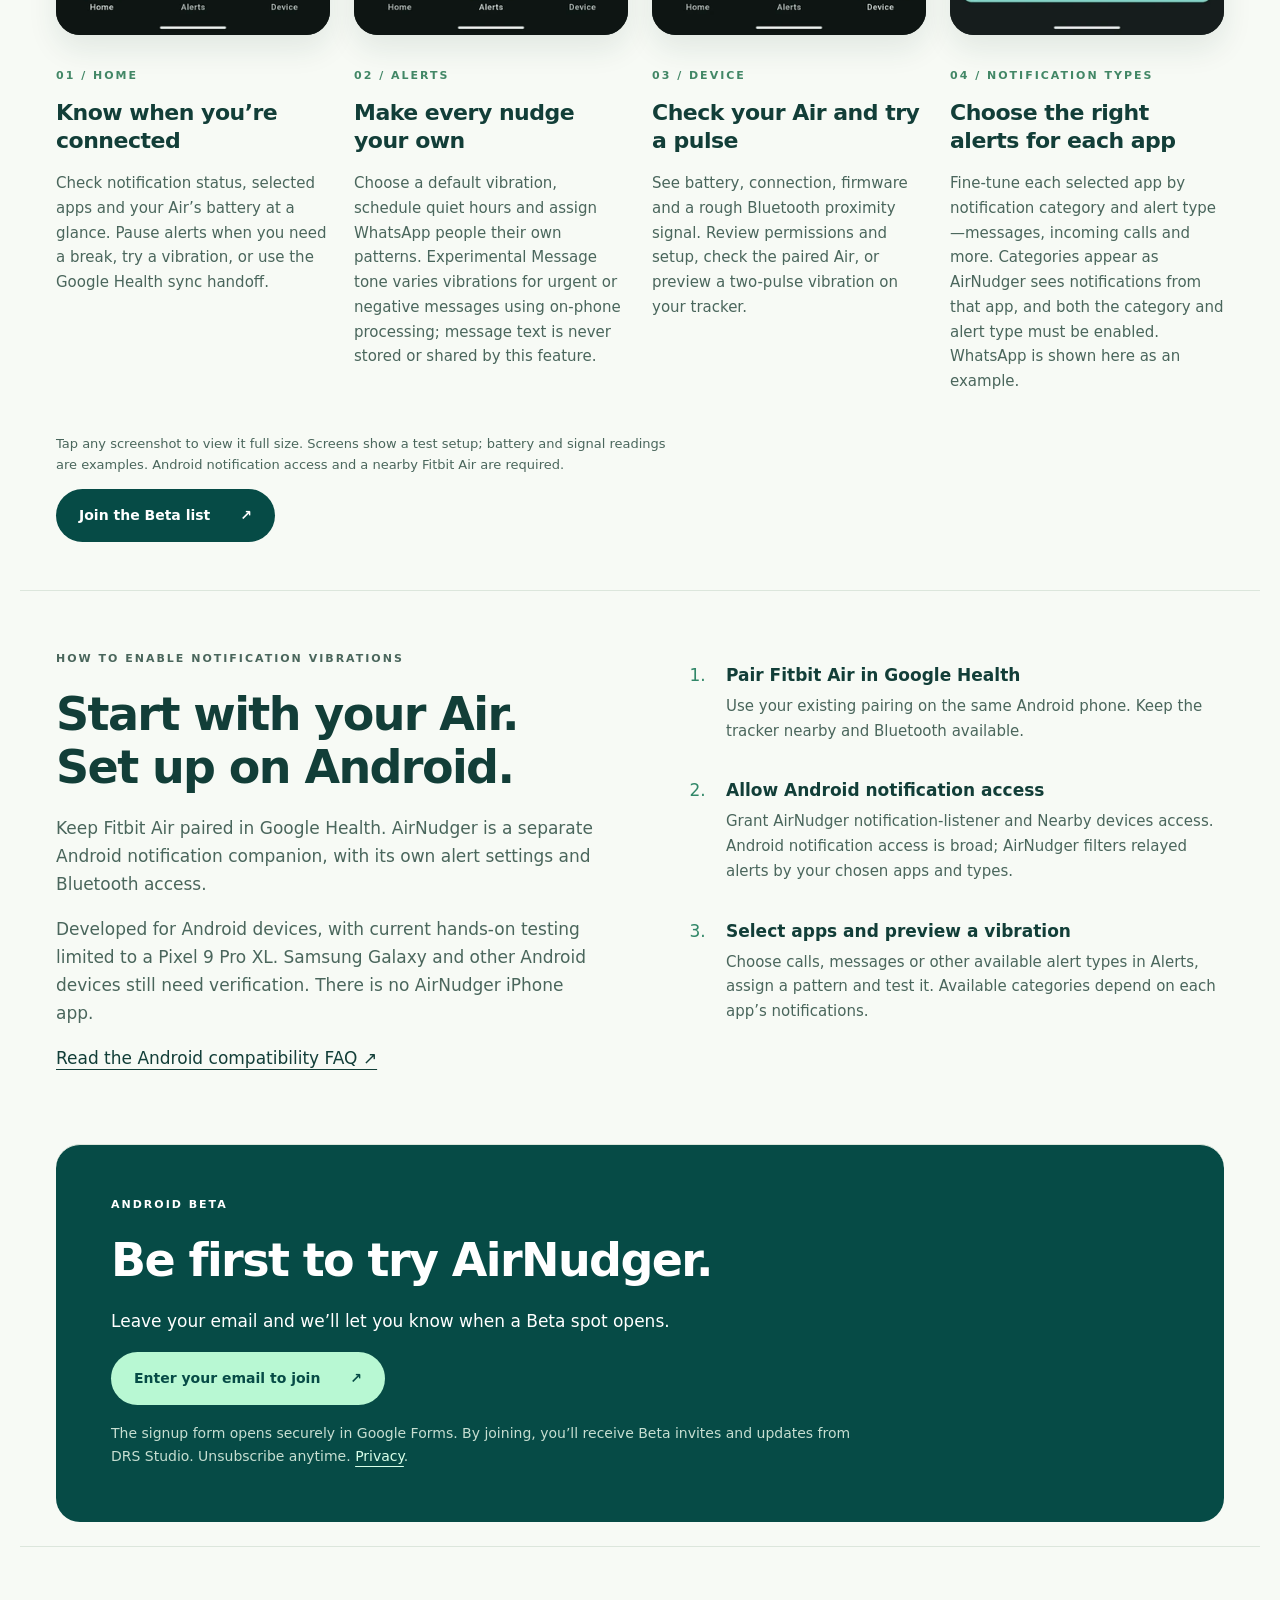
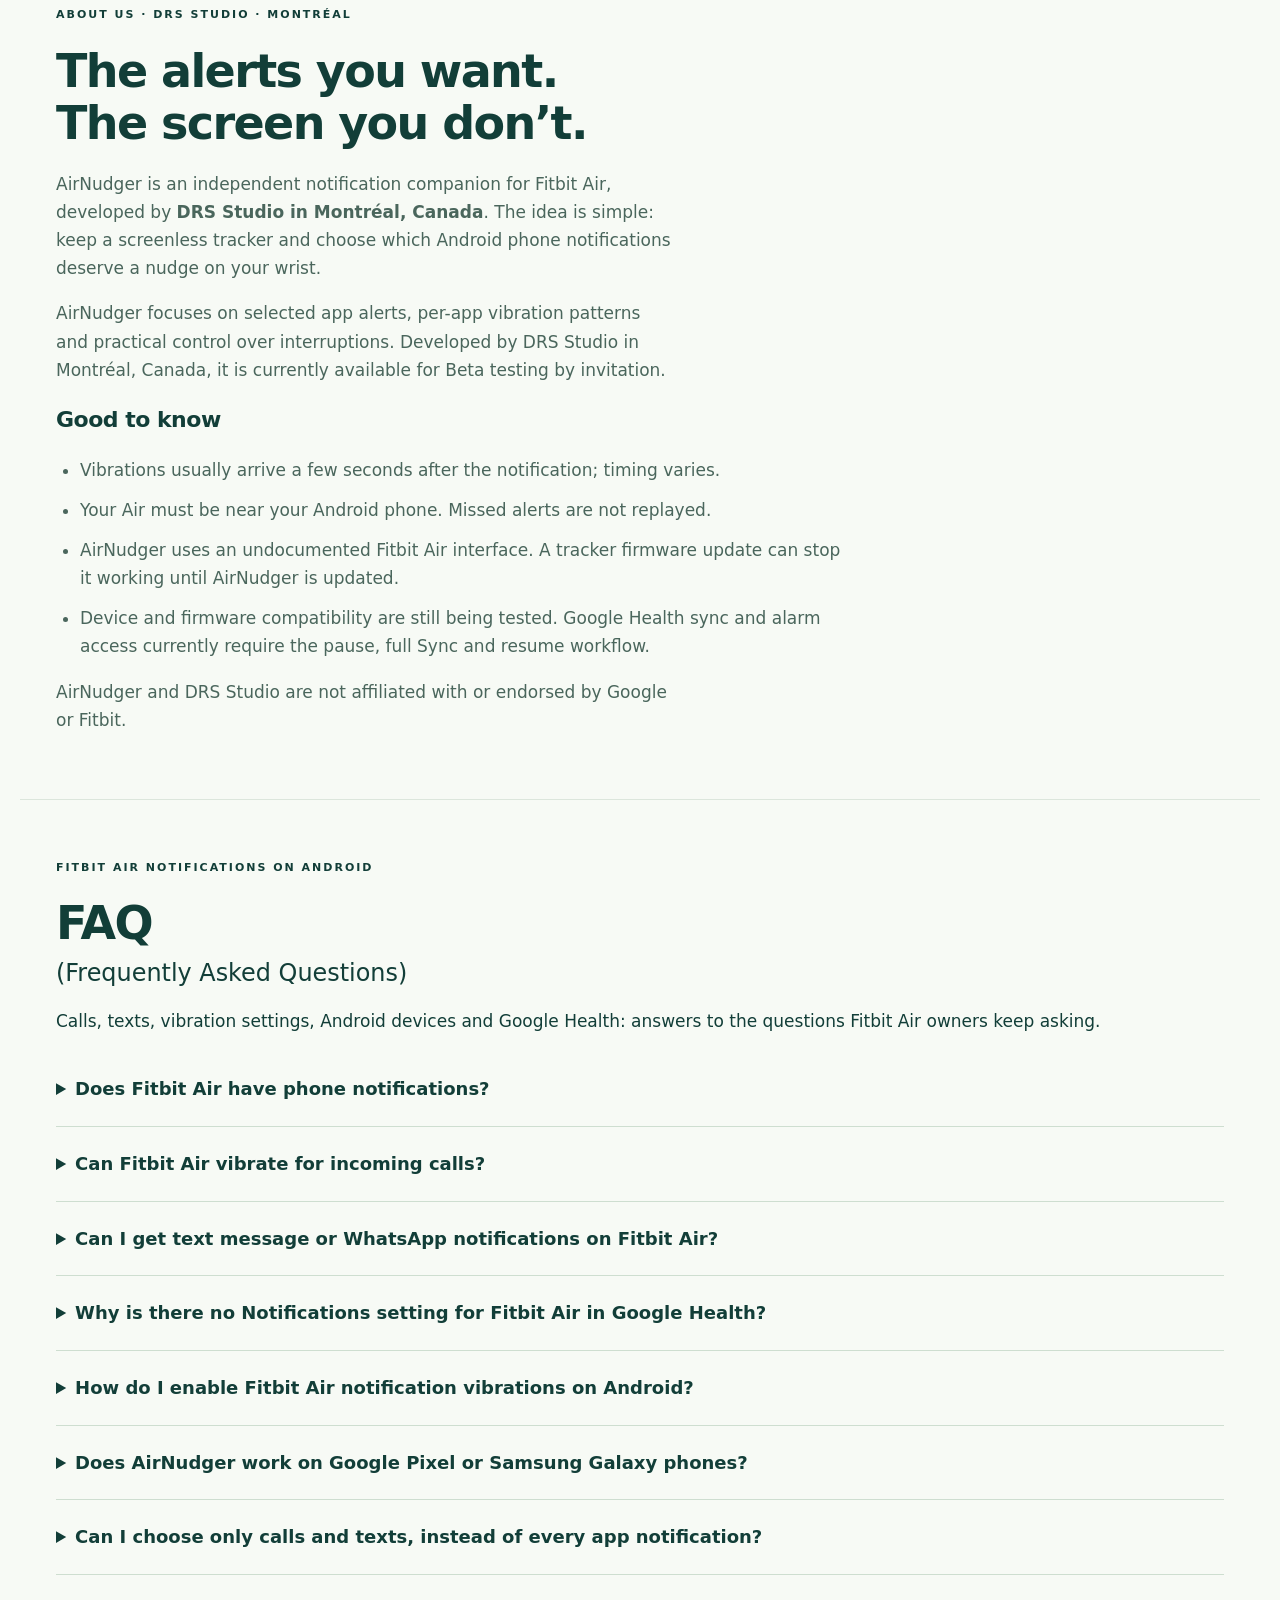
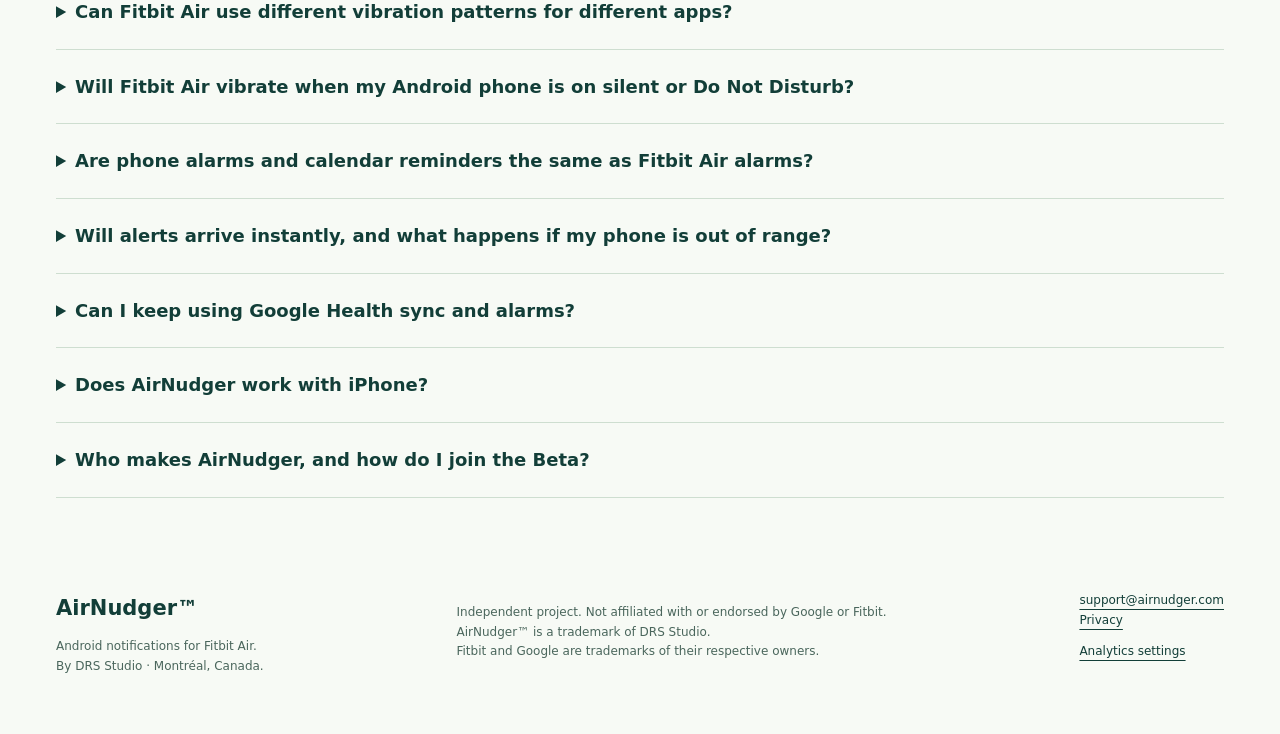
==== commit cb3d0dfe: "Open beta signup directly to fix mobile form" ====
--- a/index.html
+++ b/index.html
@@ -1,7 +1,7 @@
-<!doctype html><html lang="en"><head><meta charset="utf-8"><meta name="viewport" content="width=device-width,initial-scale=1"><title>Fitbit Air Notifications for Android | Calls &amp; Texts | AirNudger</title><meta name="description" content="Can Fitbit Air vibrate for calls and texts? Meet AirNudger Beta, an Android companion for phone notifications, app alerts and custom wrist vibration patterns."><link rel="canonical" href="https://airnudger.com/"><meta name="theme-color" content="#064b46"><meta property="og:type" content="website"><meta property="og:title" content="AirNudger — Fitbit Air notifications for Android"><meta property="og:description" content="The alerts you want. The screen you don’t. Selected Android call, text and app notifications as Fitbit Air wrist vibrations."><meta property="og:url" content="https://airnudger.com/"><meta property="og:image" content="https://airnudger.com/icon-512.png"><meta name="twitter:card" content="summary"><link rel="icon" href="/icon.svg" type="image/svg+xml"><link rel="stylesheet" href="/style.css?v=6"><script type="application/ld+json">{"@context": "https://schema.org", "@graph": [{"@type": "Organization", "@id": "https://airnudger.com/#studio", "name": "DRS Studio", "address": {"@type": "PostalAddress", "addressLocality": "Montréal", "addressCountry": "CA"}}, {"@type": "WebSite", "@id": "https://airnudger.com/#website", "url": "https://airnudger.com/", "name": "AirNudger", "publisher": {"@id": "https://airnudger.com/#studio"}}, {"@type": "FAQPage", "@id": "https://airnudger.com/#faq", "mainEntity": [{"@type": "Question", "name": "Does Fitbit Air have phone notifications?", "acceptedAnswer": {"@type": "Answer", "text": "Fitbit Air doesn’t normally mirror calls, texts or app notifications through Google Health. AirNudger is a separate Android companion that can turn the notifications you choose into vibrations on your wrist. Your Air won’t display the message or caller’s name."}}, {"@type": "Question", "name": "Can Fitbit Air vibrate for incoming calls?", "acceptedAnswer": {"@type": "Answer", "text": "Yes. With AirNudger, you can choose incoming-call notifications from your Android phone to trigger a vibration. Optional direct call detection needs Android 12 or later, one active SIM and Phone-state permission. It has had limited Pixel testing, so instant alerts and continuous ringing aren’t guaranteed."}}, {"@type": "Question", "name": "Can I get text message or WhatsApp notifications on Fitbit Air?", "acceptedAnswer": {"@type": "Answer", "text": "Yes. You can choose SMS, WhatsApp and other messaging notifications from your Android phone and feel a short vibration on your Fitbit Air. The messaging app needs to post a notification, and your AirNudger settings need to allow it. Your Air won’t show the message. Results can vary by phone, app and tracker firmware."}}, {"@type": "Question", "name": "Why is there no Notifications setting for Fitbit Air in Google Health?", "acceptedAnswer": {"@type": "Answer", "text": "Fitbit Air’s Google Health setup doesn’t offer the same phone notification settings as some other Fitbit models. Giving Google Health notification permission won’t turn on call or text vibrations by itself. AirNudger has its own settings for the alerts you want to feel."}}, {"@type": "Question", "name": "How do I enable Fitbit Air notification vibrations on Android?", "acceptedAnswer": {"@type": "Answer", "text": "First, pair your Fitbit Air with Google Health on your Android phone. In AirNudger, allow notification access and Nearby devices access, choose your apps and alert types, then preview a vibration with your Air nearby. AirNudger is in Beta; join the list on this page to hear about access."}}, {"@type": "Question", "name": "Does AirNudger work on Google Pixel or Samsung Galaxy phones?", "acceptedAnswer": {"@type": "Answer", "text": "AirNudger is made for Android. It has been tested hands-on with a Pixel 9 Pro XL, but Samsung Galaxy and other Android phones haven’t been verified yet. Bluetooth, background settings, Android version and Fitbit Air firmware can all affect how alerts work."}}, {"@type": "Question", "name": "Can I choose only calls and texts, instead of every app notification?", "acceptedAnswer": {"@type": "Answer", "text": "Yes. Pick the apps and available notification types you want, so you can keep calls and texts without every app buzzing your wrist. You can also choose vibration patterns, set quiet hours or pause notifications."}}, {"@type": "Question", "name": "Can Fitbit Air use different vibration patterns for different apps?", "acceptedAnswer": {"@type": "Answer", "text": "Yes. You can give selected apps different vibration presets, including one, two, three or five pulses, and preview them on your Fitbit Air. The pattern helps you recognise an alert, but your Air won’t show who is calling or display a message."}}, {"@type": "Question", "name": "Will Fitbit Air vibrate when my Android phone is on silent or Do Not Disturb?", "acceptedAnswer": {"@type": "Answer", "text": "It depends on your Android phone’s notification settings and the silence and quiet-hours options you choose in AirNudger. Silent mode and Do Not Disturb can behave differently, so try your preferred settings on your own phone rather than assuming alerts will get through."}}, {"@type": "Question", "name": "Are phone alarms and calendar reminders the same as Fitbit Air alarms?", "acceptedAnswer": {"@type": "Answer", "text": "Your Fitbit Air alarms in Google Health are separate from notifications sent by Android Clock or calendar apps. AirNudger can relay a selected phone notification when it can access it, but it won’t copy your phone’s alarm schedule to your tracker. Test your reminders and use a reliable backup for critical alarms."}}, {"@type": "Question", "name": "Will alerts arrive instantly, and what happens if my phone is out of range?", "acceptedAnswer": {"@type": "Answer", "text": "Your Air needs to stay near your phone over Bluetooth. Vibrations usually arrive a few seconds after a notification, but timing varies with your connection, phone settings and firmware. Alerts missed while disconnected aren’t replayed."}}, {"@type": "Question", "name": "Can I keep using Google Health sync and alarms?", "acceptedAnswer": {"@type": "Answer", "text": "Yes. For now, pause AirNudger notifications, run a full tracker Sync in Google Health, and manage your alarms there. Then return to AirNudger and resume notifications. Seamless sharing and overnight behaviour are still being tested."}}, {"@type": "Question", "name": "Does AirNudger work with iPhone?", "acceptedAnswer": {"@type": "Answer", "text": "No. AirNudger is currently an Android app and isn’t available for iPhone. Even if your Fitbit Air pairs with an iPhone, this notification companion requires an Android phone."}}, {"@type": "Question", "name": "Who makes AirNudger, and how do I join the Beta?", "acceptedAnswer": {"@type": "Answer", "text": "AirNudger is developed by DRS Studio in Montréal, Canada. If you’d like to try it, enter your email in the Beta signup form on this page. We’ll contact you about access and updates; joining doesn’t guarantee immediate access. AirNudger is independent and isn’t affiliated with Google or Fitbit. It builds on the open-source fitbit-air project by Thore Koritzius (The Centaurus)."}}]}]}</script><script src="/analytics.js?v=1" defer></script></head><body><a class="skip" href="#main">Skip to content</a><header><a class="brand" href="/" aria-label="AirNudger home"><img src="/logo.svg?v=4" alt="AirNudger™ — Notifications for Fitbit Air" width="360" height="127"></a><nav class="desktop-nav" aria-label="Main navigation"><a href="#features">Features</a><a href="#beta-preview">Beta preview</a><a href="#setup">Setup</a><a href="#about">About us</a><a href="#faq">FAQ</a><a class="pill" href="#availability">Join Beta ↗</a></nav><details class="mobile-menu"><summary>Menu <span aria-hidden="true">＋</span></summary><nav aria-label="Mobile navigation"><a href="#features">Features</a><a href="#beta-preview">Beta preview</a><a href="#setup">Setup</a><a href="#about">About us</a><a href="#faq">FAQ</a><a class="pill" href="#availability">Join Beta ↗</a></nav></details></header><main id="main"><section class="hero"><div><p class="eyebrow">FITBIT AIR PHONE NOTIFICATIONS · ANDROID</p><h1>Fitbit Air notifications.<br>From your Android phone.</h1><p class="lead">Missed a call because your phone was tucked away? AirNudger helps your Fitbit Air give you a gentle vibration for the calls, texts and Android app notifications you choose. Keep the screenless tracker you love, with a little more peace of mind.</p><div class="actions"><a class="button" href="#availability">Join the Beta list <span>↗</span></a><a href="#setup">How it works ↓</a></div><p class="status"><span></span> Beta · Independent Android companion</p></div><div class="visual" aria-label="Illustration of a screenless tracker receiving a vibration alert"><div class="orbit o1"></div><div class="orbit o2"></div><div class="strap"></div><div class="tracker"><img src="/icon.svg" width="90" height="90" alt=""></div><div class="notice"><span class="dot">↗</span><div><strong>Calls. Texts. Your choice.</strong><small>Selected Android notifications.</small></div><span class="waves">)))</span></div><span class="caption">SCREENLESS TRACKER. SELECTED ALERTS.</span></div></section><section class="intro" id="notifications"><p class="eyebrow">DOES FITBIT AIR HAVE PHONE NOTIFICATIONS?</p><h2>A screenless tracker.<br>A missing phone alert.</h2><p>Fitbit Air’s native Google Health setup does not mirror ordinary incoming calls, texts and app notifications to your wrist. Its tracker alarms and health features are different from Android phone notifications.</p><p>AirNudger is being developed for people who want optional vibration alerts on Fitbit Air without wearing a smartwatch or adding another screen. Choose the Android notifications you want to feel, rather than turning every app into an interruption.</p><p class="source-note">See the questions owners are asking in <a href="https://support.google.com/googlehealth/thread/437066728/can-fitbit-air-vibrate-for-notifications?hl=en">Google Health Community</a> and <a href="https://www.reddit.com/r/fitbit/comments/1ts5237/does_the_fitbit_air_vibrate_for_all_phone/">r/fitbit</a>. These discussions describe the need; they are not endorsements or compatibility tests of AirNudger.</p></section>
+<!doctype html><html lang="en"><head><meta charset="utf-8"><meta name="viewport" content="width=device-width,initial-scale=1"><title>Fitbit Air Notifications for Android | Calls &amp; Texts | AirNudger</title><meta name="description" content="Can Fitbit Air vibrate for calls and texts? Meet AirNudger Beta, an Android companion for phone notifications, app alerts and custom wrist vibration patterns."><link rel="canonical" href="https://www.airnudger.com/"><meta name="theme-color" content="#064b46"><meta property="og:type" content="website"><meta property="og:title" content="AirNudger — Fitbit Air notifications for Android"><meta property="og:description" content="The alerts you want. The screen you don’t. Selected Android call, text and app notifications as Fitbit Air wrist vibrations."><meta property="og:url" content="https://www.airnudger.com/"><meta property="og:image" content="https://www.airnudger.com/icon-512.png"><meta name="twitter:card" content="summary"><link rel="icon" href="/icon.svg" type="image/svg+xml"><link rel="stylesheet" href="/style.css?v=6"><script type="application/ld+json">{"@context": "https://schema.org", "@graph": [{"@type": "Organization", "@id": "https://www.airnudger.com/#studio", "name": "DRS Studio", "address": {"@type": "PostalAddress", "addressLocality": "Montréal", "addressCountry": "CA"}}, {"@type": "WebSite", "@id": "https://www.airnudger.com/#website", "url": "https://www.airnudger.com/", "name": "AirNudger", "publisher": {"@id": "https://www.airnudger.com/#studio"}}, {"@type": "FAQPage", "@id": "https://www.airnudger.com/#faq", "mainEntity": [{"@type": "Question", "name": "Does Fitbit Air have phone notifications?", "acceptedAnswer": {"@type": "Answer", "text": "Fitbit Air doesn’t normally mirror calls, texts or app notifications through Google Health. AirNudger is a separate Android companion that can turn the notifications you choose into vibrations on your wrist. Your Air won’t display the message or caller’s name."}}, {"@type": "Question", "name": "Can Fitbit Air vibrate for incoming calls?", "acceptedAnswer": {"@type": "Answer", "text": "Yes. With AirNudger, you can choose incoming-call notifications from your Android phone to trigger a vibration. Optional direct call detection needs Android 12 or later, one active SIM and Phone-state permission. It has had limited Pixel testing, so instant alerts and continuous ringing aren’t guaranteed."}}, {"@type": "Question", "name": "Can I get text message or WhatsApp notifications on Fitbit Air?", "acceptedAnswer": {"@type": "Answer", "text": "Yes. You can choose SMS, WhatsApp and other messaging notifications from your Android phone and feel a short vibration on your Fitbit Air. The messaging app needs to post a notification, and your AirNudger settings need to allow it. Your Air won’t show the message. Results can vary by phone, app and tracker firmware."}}, {"@type": "Question", "name": "Why is there no Notifications setting for Fitbit Air in Google Health?", "acceptedAnswer": {"@type": "Answer", "text": "Fitbit Air’s Google Health setup doesn’t offer the same phone notification settings as some other Fitbit models. Giving Google Health notification permission won’t turn on call or text vibrations by itself. AirNudger has its own settings for the alerts you want to feel."}}, {"@type": "Question", "name": "How do I enable Fitbit Air notification vibrations on Android?", "acceptedAnswer": {"@type": "Answer", "text": "First, pair your Fitbit Air with Google Health on your Android phone. In AirNudger, allow notification access and Nearby devices access, choose your apps and alert types, then preview a vibration with your Air nearby. AirNudger is in Beta; join the list on this page to hear about access."}}, {"@type": "Question", "name": "Does AirNudger work on Google Pixel or Samsung Galaxy phones?", "acceptedAnswer": {"@type": "Answer", "text": "AirNudger is made for Android. It has been tested hands-on with a Pixel 9 Pro XL, but Samsung Galaxy and other Android phones haven’t been verified yet. Bluetooth, background settings, Android version and Fitbit Air firmware can all affect how alerts work."}}, {"@type": "Question", "name": "Can I choose only calls and texts, instead of every app notification?", "acceptedAnswer": {"@type": "Answer", "text": "Yes. Pick the apps and available notification types you want, so you can keep calls and texts without every app buzzing your wrist. You can also choose vibration patterns, set quiet hours or pause notifications."}}, {"@type": "Question", "name": "Can Fitbit Air use different vibration patterns for different apps?", "acceptedAnswer": {"@type": "Answer", "text": "Yes. You can give selected apps different vibration presets, including one, two, three or five pulses, and preview them on your Fitbit Air. The pattern helps you recognise an alert, but your Air won’t show who is calling or display a message."}}, {"@type": "Question", "name": "Will Fitbit Air vibrate when my Android phone is on silent or Do Not Disturb?", "acceptedAnswer": {"@type": "Answer", "text": "It depends on your Android phone’s notification settings and the silence and quiet-hours options you choose in AirNudger. Silent mode and Do Not Disturb can behave differently, so try your preferred settings on your own phone rather than assuming alerts will get through."}}, {"@type": "Question", "name": "Are phone alarms and calendar reminders the same as Fitbit Air alarms?", "acceptedAnswer": {"@type": "Answer", "text": "Your Fitbit Air alarms in Google Health are separate from notifications sent by Android Clock or calendar apps. AirNudger can relay a selected phone notification when it can access it, but it won’t copy your phone’s alarm schedule to your tracker. Test your reminders and use a reliable backup for critical alarms."}}, {"@type": "Question", "name": "Will alerts arrive instantly, and what happens if my phone is out of range?", "acceptedAnswer": {"@type": "Answer", "text": "Your Air needs to stay near your phone over Bluetooth. Vibrations usually arrive a few seconds after a notification, but timing varies with your connection, phone settings and firmware. Alerts missed while disconnected aren’t replayed."}}, {"@type": "Question", "name": "Can I keep using Google Health sync and alarms?", "acceptedAnswer": {"@type": "Answer", "text": "Yes. For now, pause AirNudger notifications, run a full tracker Sync in Google Health, and manage your alarms there. Then return to AirNudger and resume notifications. Seamless sharing and overnight behaviour are still being tested."}}, {"@type": "Question", "name": "Does AirNudger work with iPhone?", "acceptedAnswer": {"@type": "Answer", "text": "No. AirNudger is currently an Android app and isn’t available for iPhone. Even if your Fitbit Air pairs with an iPhone, this notification companion requires an Android phone."}}, {"@type": "Question", "name": "Who makes AirNudger, and how do I join the Beta?", "acceptedAnswer": {"@type": "Answer", "text": "AirNudger is developed by DRS Studio in Montréal, Canada. If you’d like to try it, enter your email in the Beta signup form on this page. We’ll contact you about access and updates; joining doesn’t guarantee immediate access. AirNudger is independent and isn’t affiliated with Google or Fitbit. It builds on the open-source fitbit-air project by Thore Koritzius (The Centaurus)."}}]}]}</script><script src="/analytics.js?v=1" defer></script></head><body><a class="skip" href="#main">Skip to content</a><header><a class="brand" href="/" aria-label="AirNudger home"><img src="/logo.svg?v=4" alt="AirNudger™ — Notifications for Fitbit Air" width="360" height="127"></a><nav class="desktop-nav" aria-label="Main navigation"><a href="#features">Features</a><a href="#beta-preview">Beta preview</a><a href="#setup">Setup</a><a href="#about">About us</a><a href="#faq">FAQ</a><a class="pill" href="#availability">Join Beta ↗</a></nav><details class="mobile-menu"><summary>Menu <span aria-hidden="true">＋</span></summary><nav aria-label="Mobile navigation"><a href="#features">Features</a><a href="#beta-preview">Beta preview</a><a href="#setup">Setup</a><a href="#about">About us</a><a href="#faq">FAQ</a><a class="pill" href="#availability">Join Beta ↗</a></nav></details></header><main id="main"><section class="hero"><div><p class="eyebrow">FITBIT AIR PHONE NOTIFICATIONS · ANDROID</p><h1>Fitbit Air notifications.<br>From your Android phone.</h1><p class="lead">Missed a call because your phone was tucked away? AirNudger helps your Fitbit Air give you a gentle vibration for the calls, texts and Android app notifications you choose. Keep the screenless tracker you love, with a little more peace of mind.</p><div class="actions"><a class="button" href="#availability">Join the Beta list <span>↗</span></a><a href="#setup">How it works ↓</a></div><p class="status"><span></span> Beta · Independent Android companion</p></div><div class="visual" aria-label="Illustration of a screenless tracker receiving a vibration alert"><div class="orbit o1"></div><div class="orbit o2"></div><div class="strap"></div><div class="tracker"><img src="/icon.svg" width="90" height="90" alt=""></div><div class="notice"><span class="dot">↗</span><div><strong>Calls. Texts. Your choice.</strong><small>Selected Android notifications.</small></div><span class="waves">)))</span></div><span class="caption">SCREENLESS TRACKER. SELECTED ALERTS.</span></div></section><section class="intro" id="notifications"><p class="eyebrow">DOES FITBIT AIR HAVE PHONE NOTIFICATIONS?</p><h2>A screenless tracker.<br>A missing phone alert.</h2><p>Fitbit Air’s native Google Health setup does not mirror ordinary incoming calls, texts and app notifications to your wrist. Its tracker alarms and health features are different from Android phone notifications.</p><p>AirNudger is being developed for people who want optional vibration alerts on Fitbit Air without wearing a smartwatch or adding another screen. Choose the Android notifications you want to feel, rather than turning every app into an interruption.</p><p class="source-note">See the questions owners are asking in <a href="https://support.google.com/googlehealth/thread/437066728/can-fitbit-air-vibrate-for-notifications?hl=en">Google Health Community</a> and <a href="https://www.reddit.com/r/fitbit/comments/1ts5237/does_the_fitbit_air_vibrate_for_all_phone/">r/fitbit</a>. These discussions describe the need; they are not endorsements or compatibility tests of AirNudger.</p></section>
 <section class="intro" id="features"><p class="eyebrow">ANDROID CALLS, TEXTS &amp; APP ALERTS</p><h2>Choose what makes<br>your Fitbit Air vibrate.</h2><p>Choose the calls, messages and reminders that matter to you. With your Android phone nearby, AirNudger sends a short vibration to your Fitbit Air, so you can check your phone when it suits you.</p><div class="grid"><article><span class="number">01 / CALLS &amp; MESSAGES</span><h3>Incoming call and text alerts</h3><p>Choose your phone or messaging apps for wrist vibrations. SMS, WhatsApp and other chat alerts depend on the Android notifications those apps post and the rules you select. Fitbit Air does not display messages or caller names.</p></article><article><span class="number">02 / CUSTOM VIBRATIONS</span><h3>Recognise the app by its pattern</h3><p>Assign a vibration preset to each selected app. Try single, double, three-pulse or five-pulse sequences and preview them on your tracker. Short pulses give different alerts a recognisable feel.</p></article><article><span class="number">03 / FEWER INTERRUPTIONS</span><h3>Optional alerts and quiet hours</h3><p>Want calls and texts, without every app buzzing? Select apps and available notification types, set quiet hours or pause the relay. Android silence and Do Not Disturb behaviour should be tested on your phone.</p></article></div></section>
 <section class="intro beta-preview" id="beta-preview"><p class="eyebrow">A LOOK INSIDE AIRNUDGER™ BETA</p><h2>Your wrist alerts.<br>Your controls.</h2><p>Real screenshots from the current Android Beta, captured on a Pixel 9 Pro XL with a connected Fitbit Air. Explore Home, Alerts, Device and per-app notification types below. The Beta is still evolving; features and appearance may change.</p><div class="screenshot-grid"><figure><a class="screen-link" href="/beta-home.png" target="_blank" rel="noopener" aria-label="Open the full-size AirNudger Beta Home screenshot"><img src="/beta-home-320.webp" srcset="/beta-home-320.webp 320w, /beta-home-640.webp 640w" sizes="(max-width: 360px) 250px, (max-width: 750px) 270px, 280px" width="1344" height="2992" alt="AirNudger Beta Home screen with notifications enabled, four selected apps, connection status, pause and Google Health sync controls" loading="lazy" decoding="async"></a><figcaption><span class="number">01 / HOME</span><h3>Know when you’re connected</h3><p>Check notification status, selected apps and your Air’s battery at a glance. Pause alerts when you need a break, try a vibration, or use the Google Health sync handoff.</p></figcaption></figure><figure><a class="screen-link" href="/beta-alerts.png" target="_blank" rel="noopener" aria-label="Open the full-size AirNudger Beta Alerts screenshot"><img src="/beta-alerts-320.webp" srcset="/beta-alerts-320.webp 320w, /beta-alerts-640.webp 640w" sizes="(max-width: 360px) 250px, (max-width: 750px) 270px, 280px" width="1344" height="2992" alt="AirNudger Beta Alerts screen showing connection and calls, WhatsApp people, default vibration, quiet hours and experimental message tone" loading="lazy" decoding="async"></a><figcaption><span class="number">02 / ALERTS</span><h3>Make every nudge your own</h3><p>Choose a default vibration, schedule quiet hours and assign WhatsApp people their own patterns. Experimental Message tone varies vibrations for urgent or negative messages using on-phone processing; message text is never stored or shared by this feature.</p></figcaption></figure><figure><a class="screen-link" href="/beta-device.png" target="_blank" rel="noopener" aria-label="Open the full-size AirNudger Beta Device screenshot"><img src="/beta-device-320.webp" srcset="/beta-device-320.webp 320w, /beta-device-640.webp 640w" sizes="(max-width: 360px) 250px, (max-width: 750px) 270px, 280px" width="1344" height="2992" alt="AirNudger Beta Device screen showing a connected Fitbit Air, battery level, Bluetooth signal, firmware, permissions and vibration preview controls" loading="lazy" decoding="async"></a><figcaption><span class="number">03 / DEVICE</span><h3>Check your Air and try a pulse</h3><p>See battery, connection, firmware and a rough Bluetooth proximity signal. Review permissions and setup, check the paired Air, or preview a two-pulse vibration on your tracker.</p></figcaption></figure><figure><a class="screen-link" href="/beta-categories.png" target="_blank" rel="noopener" aria-label="Open the full-size per-app notification categories screenshot"><img src="/beta-categories-320.webp" srcset="/beta-categories-320.webp 320w, /beta-categories-640.webp 640w" sizes="(max-width: 360px) 250px, (max-width: 750px) 270px, 280px" width="1344" height="2992" alt="Per-app notification category and alert-type controls in AirNudger Beta, using WhatsApp as the example app" loading="lazy" decoding="async"></a><figcaption><span class="number">04 / NOTIFICATION TYPES</span><h3>Choose the right alerts for each app</h3><p>Fine-tune each selected app by notification category and alert type—messages, incoming calls and more. Categories appear as AirNudger sees notifications from that app, and both the category and alert type must be enabled. WhatsApp is shown here as an example.</p></figcaption></figure></div><p class="source-note">Tap any screenshot to view it full size. Screens show a test setup; battery and signal readings are examples. Android notification access and a nearby Fitbit Air are required.</p><a class="button" href="#availability">Join the Beta list <span>↗</span></a></section>
 <section class="setup" id="setup"><div><p class="eyebrow">HOW TO ENABLE NOTIFICATION VIBRATIONS</p><h2>Start with your Air.<br>Set up on Android.</h2><p>Keep Fitbit Air paired in Google Health. AirNudger is a separate Android notification companion, with its own alert settings and Bluetooth access.</p><p>Developed for Android devices, with current hands-on testing limited to a Pixel 9 Pro XL. Samsung Galaxy and other Android devices still need verification. There is no AirNudger iPhone app.</p><a href="#faq">Read the Android compatibility FAQ ↗</a></div><ol><li><strong>Pair Fitbit Air in Google Health</strong><p>Use your existing pairing on the same Android phone. Keep the tracker nearby and Bluetooth available.</p></li><li><strong>Allow Android notification access</strong><p>Grant AirNudger notification-listener and Nearby devices access. Android notification access is broad; AirNudger filters relayed alerts by your chosen apps and types.</p></li><li><strong>Select apps and preview a vibration</strong><p>Choose calls, messages or other available alert types in Alerts, assign a pattern and test it. Available categories depend on each app’s notifications.</p></li></ol></section>
-<section id="availability" class="availability"><p class="eyebrow">ANDROID BETA</p><h2>Be first to try AirNudger.</h2><p>Leave your email and we’ll let you know when a Beta spot opens.</p><div class="signup-embed"><iframe src="https://docs.google.com/forms/d/e/1FAIpQLScK7e7tU2KQ1bA2h24btfI1P_6jQgSJ5nkd_b2ZiTTX9f8ItQ/viewform?embedded=true" title="Join the AirNudger Beta list" loading="lazy" referrerpolicy="strict-origin-when-cross-origin">Loading the Beta signup form…</iframe></div><p class="note">By joining, you’ll receive Beta invites and updates from DRS Studio. Unsubscribe anytime. <a href="/privacy">Privacy</a>.</p><p class="note"><a href="https://docs.google.com/forms/d/e/1FAIpQLScK7e7tU2KQ1bA2h24btfI1P_6jQgSJ5nkd_b2ZiTTX9f8ItQ/viewform" target="_blank" rel="noopener noreferrer">Form not loading? Join here ↗</a></p></section>
+<section id="availability" class="availability"><p class="eyebrow">ANDROID BETA</p><h2>Be first to try AirNudger.</h2><p>Leave your email and we’ll let you know when a Beta spot opens.</p><p><a class="button" href="https://docs.google.com/forms/d/e/1FAIpQLScK7e7tU2KQ1bA2h24btfI1P_6jQgSJ5nkd_b2ZiTTX9f8ItQ/viewform">Enter your email to join <span>↗</span></a></p><p class="note">The signup form opens securely in Google Forms. By joining, you’ll receive Beta invites and updates from DRS Studio. Unsubscribe anytime. <a href="/privacy">Privacy</a>.</p></section>
 <section id="about" class="intro about"><p class="eyebrow">ABOUT US · DRS STUDIO · MONTRÉAL</p><h2>The alerts you want.<br>The screen you don’t.</h2><p>AirNudger is an independent notification companion for Fitbit Air, developed by <strong>DRS Studio in Montréal, Canada</strong>. The idea is simple: keep a screenless tracker and choose which Android phone notifications deserve a nudge on your wrist.</p><p>AirNudger focuses on selected app alerts, per-app vibration patterns and practical control over interruptions. Developed by DRS Studio in Montréal, Canada, it is currently available for Beta testing by invitation.</p><h3>Good to know</h3><ul><li>Vibrations usually arrive a few seconds after the notification; timing varies.</li><li>Your Air must be near your Android phone. Missed alerts are not replayed.</li><li>AirNudger uses an undocumented Fitbit Air interface. A tracker firmware update can stop it working until AirNudger is updated.</li><li>Device and firmware compatibility are still being tested. Google Health sync and alarm access currently require the pause, full Sync and resume workflow.</li></ul><p>AirNudger and DRS Studio are not affiliated with or endorsed by Google or Fitbit.</p></section>
 <section id="faq" class="faq"><p class="eyebrow">FITBIT AIR NOTIFICATIONS ON ANDROID</p><h2>FAQ <span class="faq-expansion">(Frequently Asked Questions)</span></h2><p>Calls, texts, vibration settings, Android devices and Google Health: answers to the questions Fitbit Air owners keep asking.</p><details><summary>Does Fitbit Air have phone notifications?</summary><p>Fitbit Air doesn’t normally mirror calls, texts or app notifications through Google Health. AirNudger is a separate Android companion that can turn the notifications you choose into vibrations on your wrist. Your Air won’t display the message or caller’s name.</p></details><details><summary>Can Fitbit Air vibrate for incoming calls?</summary><p>Yes. With AirNudger, you can choose incoming-call notifications from your Android phone to trigger a vibration. Optional direct call detection needs Android 12 or later, one active SIM and Phone-state permission. It has had limited Pixel testing, so instant alerts and continuous ringing aren’t guaranteed.</p></details><details><summary>Can I get text message or WhatsApp notifications on Fitbit Air?</summary><p>Yes. You can choose SMS, WhatsApp and other messaging notifications from your Android phone and feel a short vibration on your Fitbit Air. The messaging app needs to post a notification, and your AirNudger settings need to allow it. Your Air won’t show the message. Results can vary by phone, app and tracker firmware.</p></details><details><summary>Why is there no Notifications setting for Fitbit Air in Google Health?</summary><p>Fitbit Air’s Google Health setup doesn’t offer the same phone notification settings as some other Fitbit models. Giving Google Health notification permission won’t turn on call or text vibrations by itself. AirNudger has its own settings for the alerts you want to feel.</p></details><details><summary>How do I enable Fitbit Air notification vibrations on Android?</summary><p>First, pair your Fitbit Air with Google Health on your Android phone. In AirNudger, allow notification access and Nearby devices access, choose your apps and alert types, then preview a vibration with your Air nearby. AirNudger is in Beta; join the list on this page to hear about access.</p></details><details><summary>Does AirNudger work on Google Pixel or Samsung Galaxy phones?</summary><p>AirNudger is made for Android. It has been tested hands-on with a Pixel 9 Pro XL, but Samsung Galaxy and other Android phones haven’t been verified yet. Bluetooth, background settings, Android version and Fitbit Air firmware can all affect how alerts work.</p></details><details><summary>Can I choose only calls and texts, instead of every app notification?</summary><p>Yes. Pick the apps and available notification types you want, so you can keep calls and texts without every app buzzing your wrist. You can also choose vibration patterns, set quiet hours or pause notifications.</p></details><details><summary>Can Fitbit Air use different vibration patterns for different apps?</summary><p>Yes. You can give selected apps different vibration presets, including one, two, three or five pulses, and preview them on your Fitbit Air. The pattern helps you recognise an alert, but your Air won’t show who is calling or display a message.</p></details><details><summary>Will Fitbit Air vibrate when my Android phone is on silent or Do Not Disturb?</summary><p>It depends on your Android phone’s notification settings and the silence and quiet-hours options you choose in AirNudger. Silent mode and Do Not Disturb can behave differently, so try your preferred settings on your own phone rather than assuming alerts will get through.</p></details><details><summary>Are phone alarms and calendar reminders the same as Fitbit Air alarms?</summary><p>Your Fitbit Air alarms in Google Health are separate from notifications sent by Android Clock or calendar apps. AirNudger can relay a selected phone notification when it can access it, but it won’t copy your phone’s alarm schedule to your tracker. Test your reminders and use a reliable backup for critical alarms.</p></details><details><summary>Will alerts arrive instantly, and what happens if my phone is out of range?</summary><p>Your Air needs to stay near your phone over Bluetooth. Vibrations usually arrive a few seconds after a notification, but timing varies with your connection, phone settings and firmware. Alerts missed while disconnected aren’t replayed.</p></details><details><summary>Can I keep using Google Health sync and alarms?</summary><p>Yes. For now, pause AirNudger notifications, run a full tracker Sync in Google Health, and manage your alarms there. Then return to AirNudger and resume notifications. Seamless sharing and overnight behaviour are still being tested.</p></details><details><summary>Does AirNudger work with iPhone?</summary><p>No. AirNudger is currently an Android app and isn’t available for iPhone. Even if your Fitbit Air pairs with an iPhone, this notification companion requires an Android phone.</p></details><details><summary>Who makes AirNudger, and how do I join the Beta?</summary><p>AirNudger is developed by DRS Studio in Montréal, Canada. If you’d like to try it, enter your email in the Beta signup form on this page. We’ll contact you about access and updates; joining doesn’t guarantee immediate access. AirNudger is independent and isn’t affiliated with Google or Fitbit. It builds on the open-source fitbit-air project by Thore Koritzius (The Centaurus).</p></details></section></main><footer><div><strong>AirNudger™</strong><p>Android notifications for Fitbit Air.<br>By DRS Studio · Montréal, Canada.</p></div><p>Independent project. Not affiliated with or endorsed by Google or Fitbit.<br>AirNudger™ is a trademark of DRS Studio.<br>Fitbit and Google are trademarks of their respective owners.</p><div><a href="mailto:support@airnudger.com">support@airnudger.com</a><br><a href="/privacy.html">Privacy</a><br><button class="analytics-settings" type="button" data-analytics-settings>Analytics settings</button></div></footer><aside id="analytics-choice" class="analytics-choice" aria-label="Optional website analytics" hidden><div><strong>Help improve AirNudger?</strong><p>Allow Google Analytics to measure visits and interactions using cookies? It’s optional and does not affect Beta signup. <a href="/privacy.html">Privacy details</a></p></div><div class="analytics-actions"><button type="button" data-analytics-choice="deny">No thanks</button><button type="button" data-analytics-choice="allow">Allow analytics</button></div></aside></body></html>
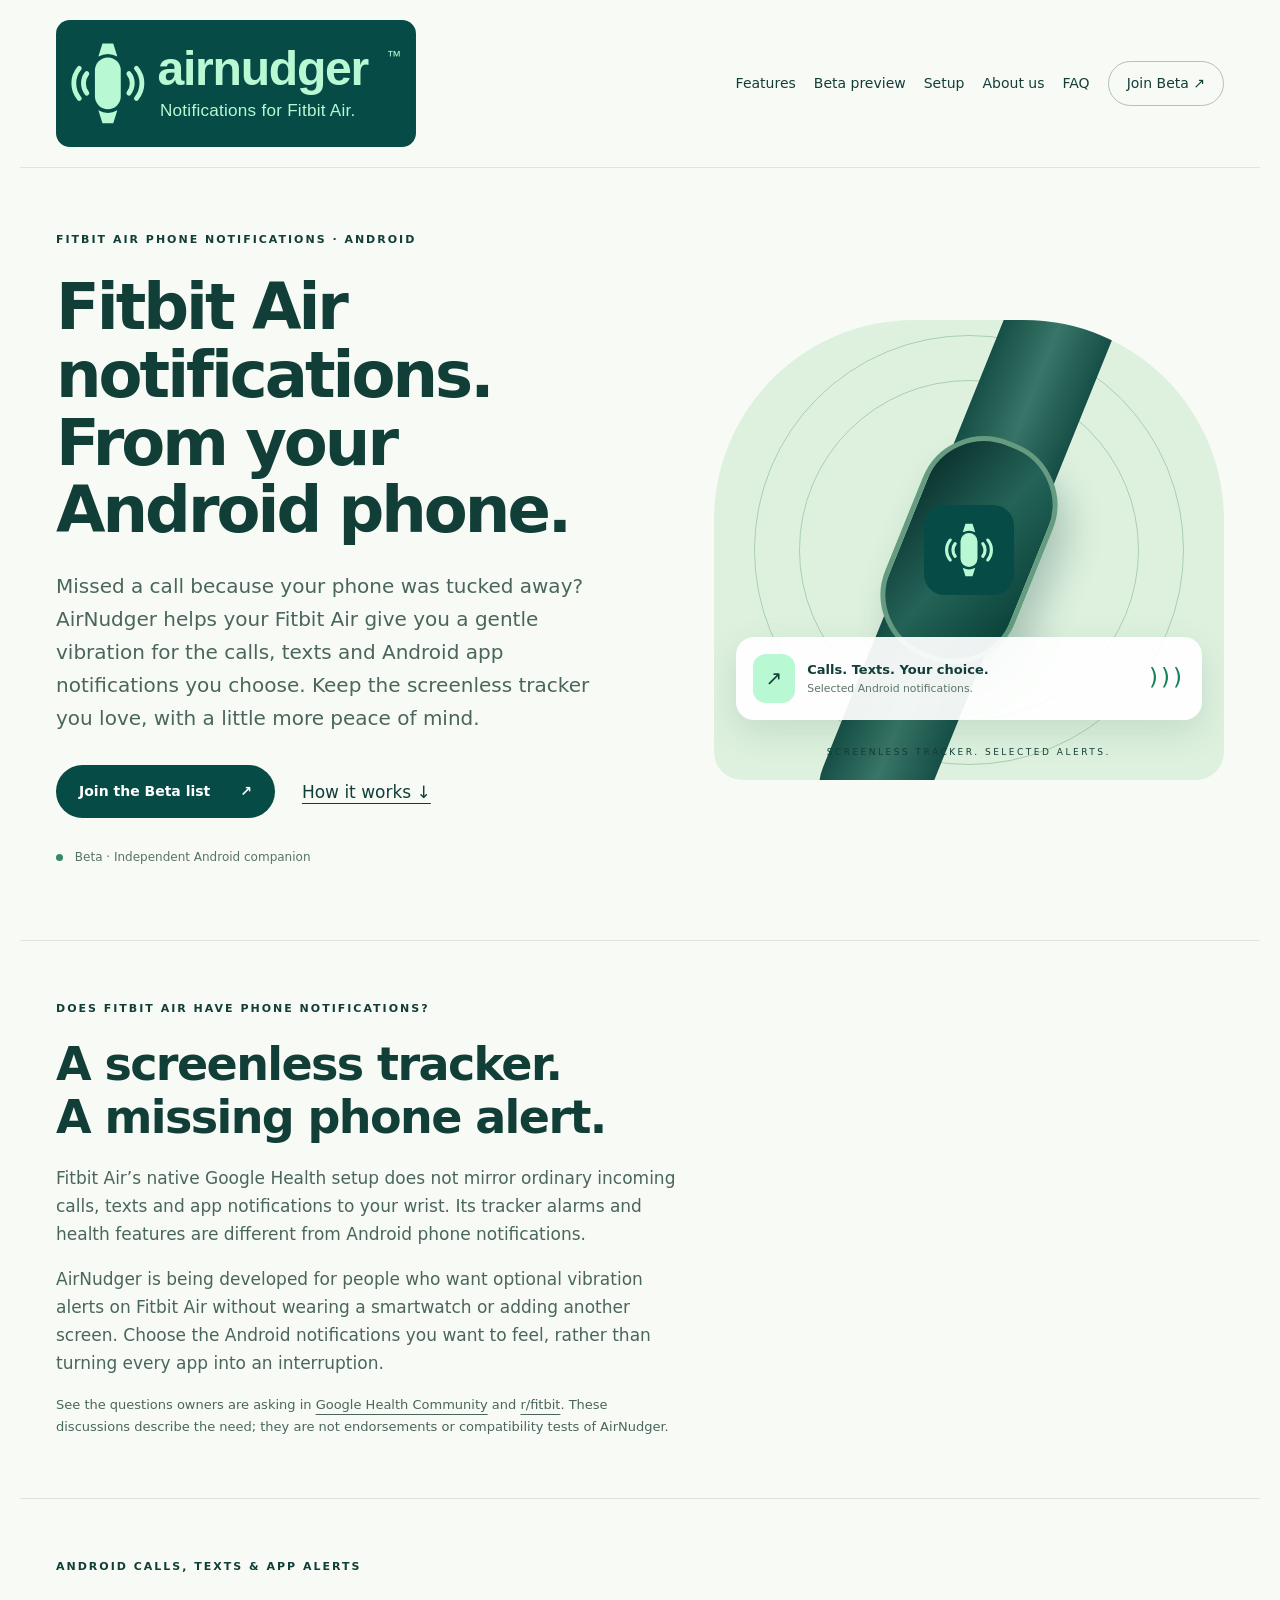
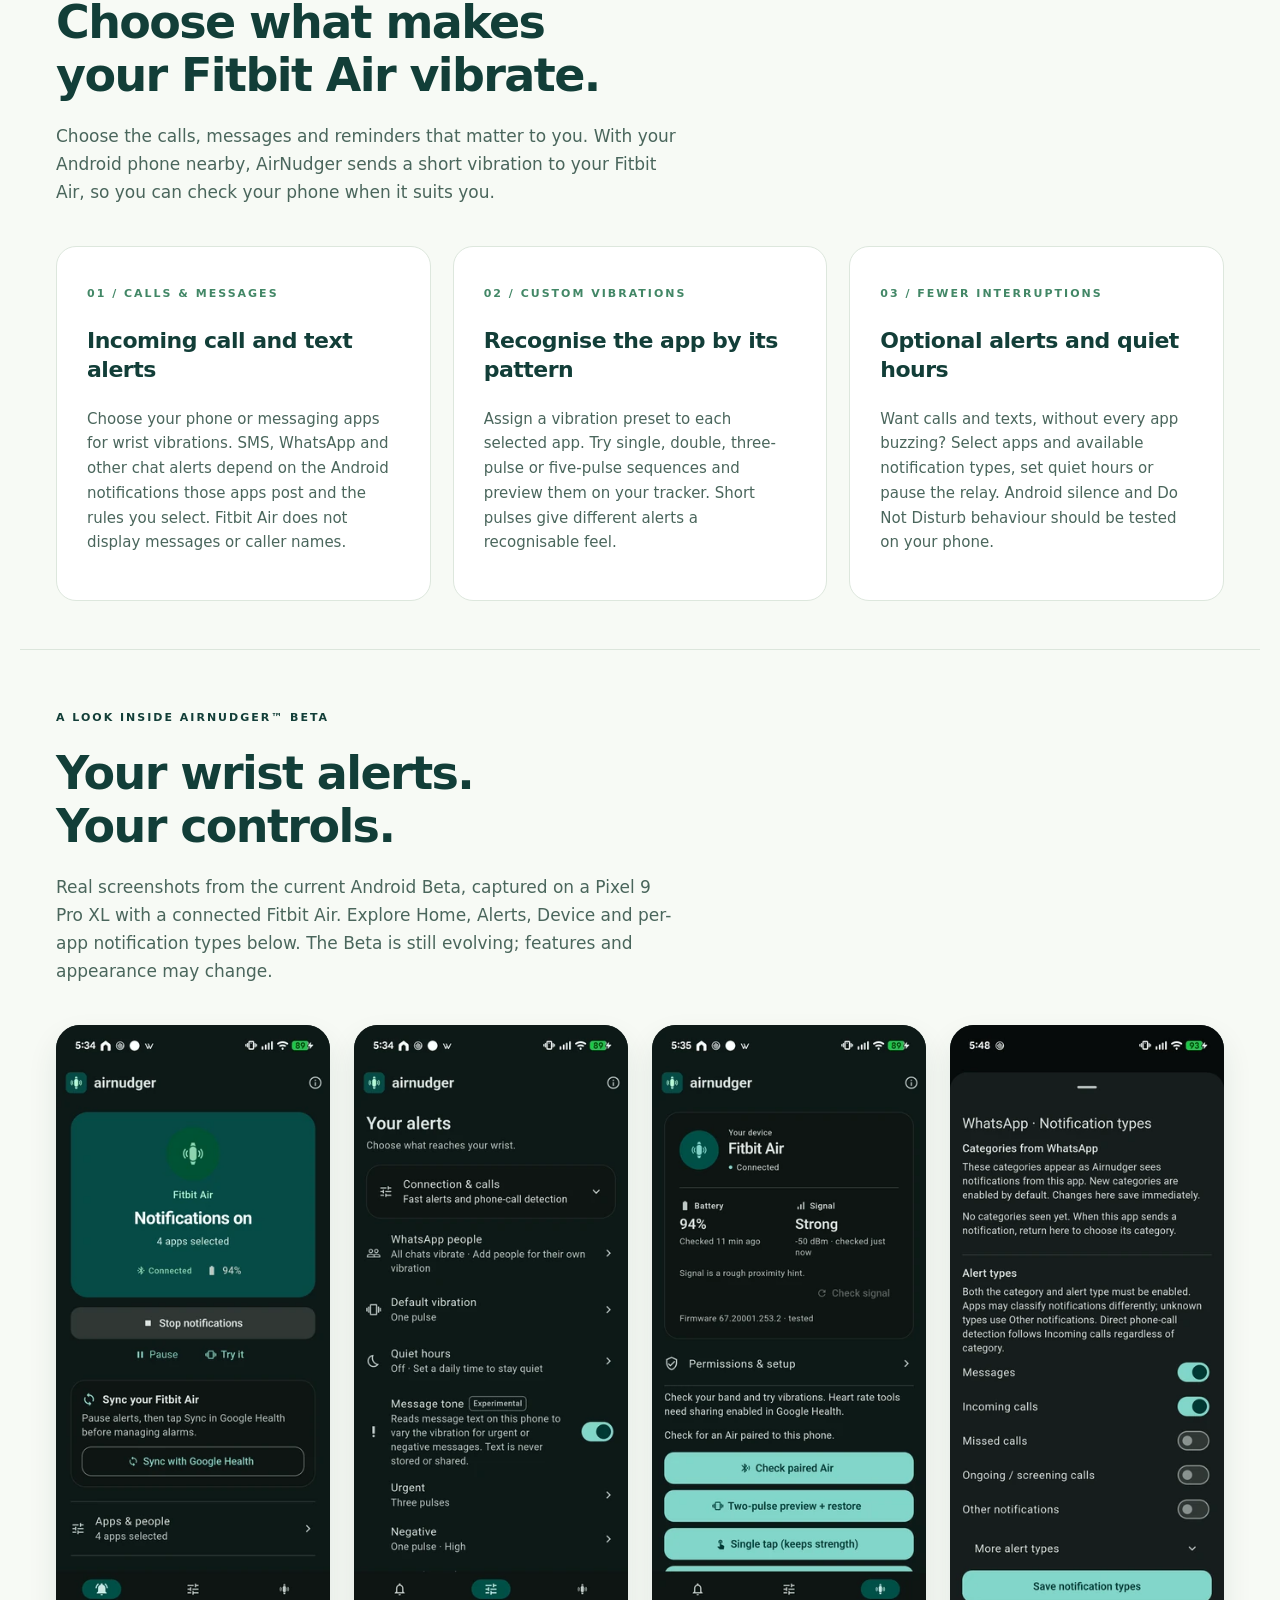
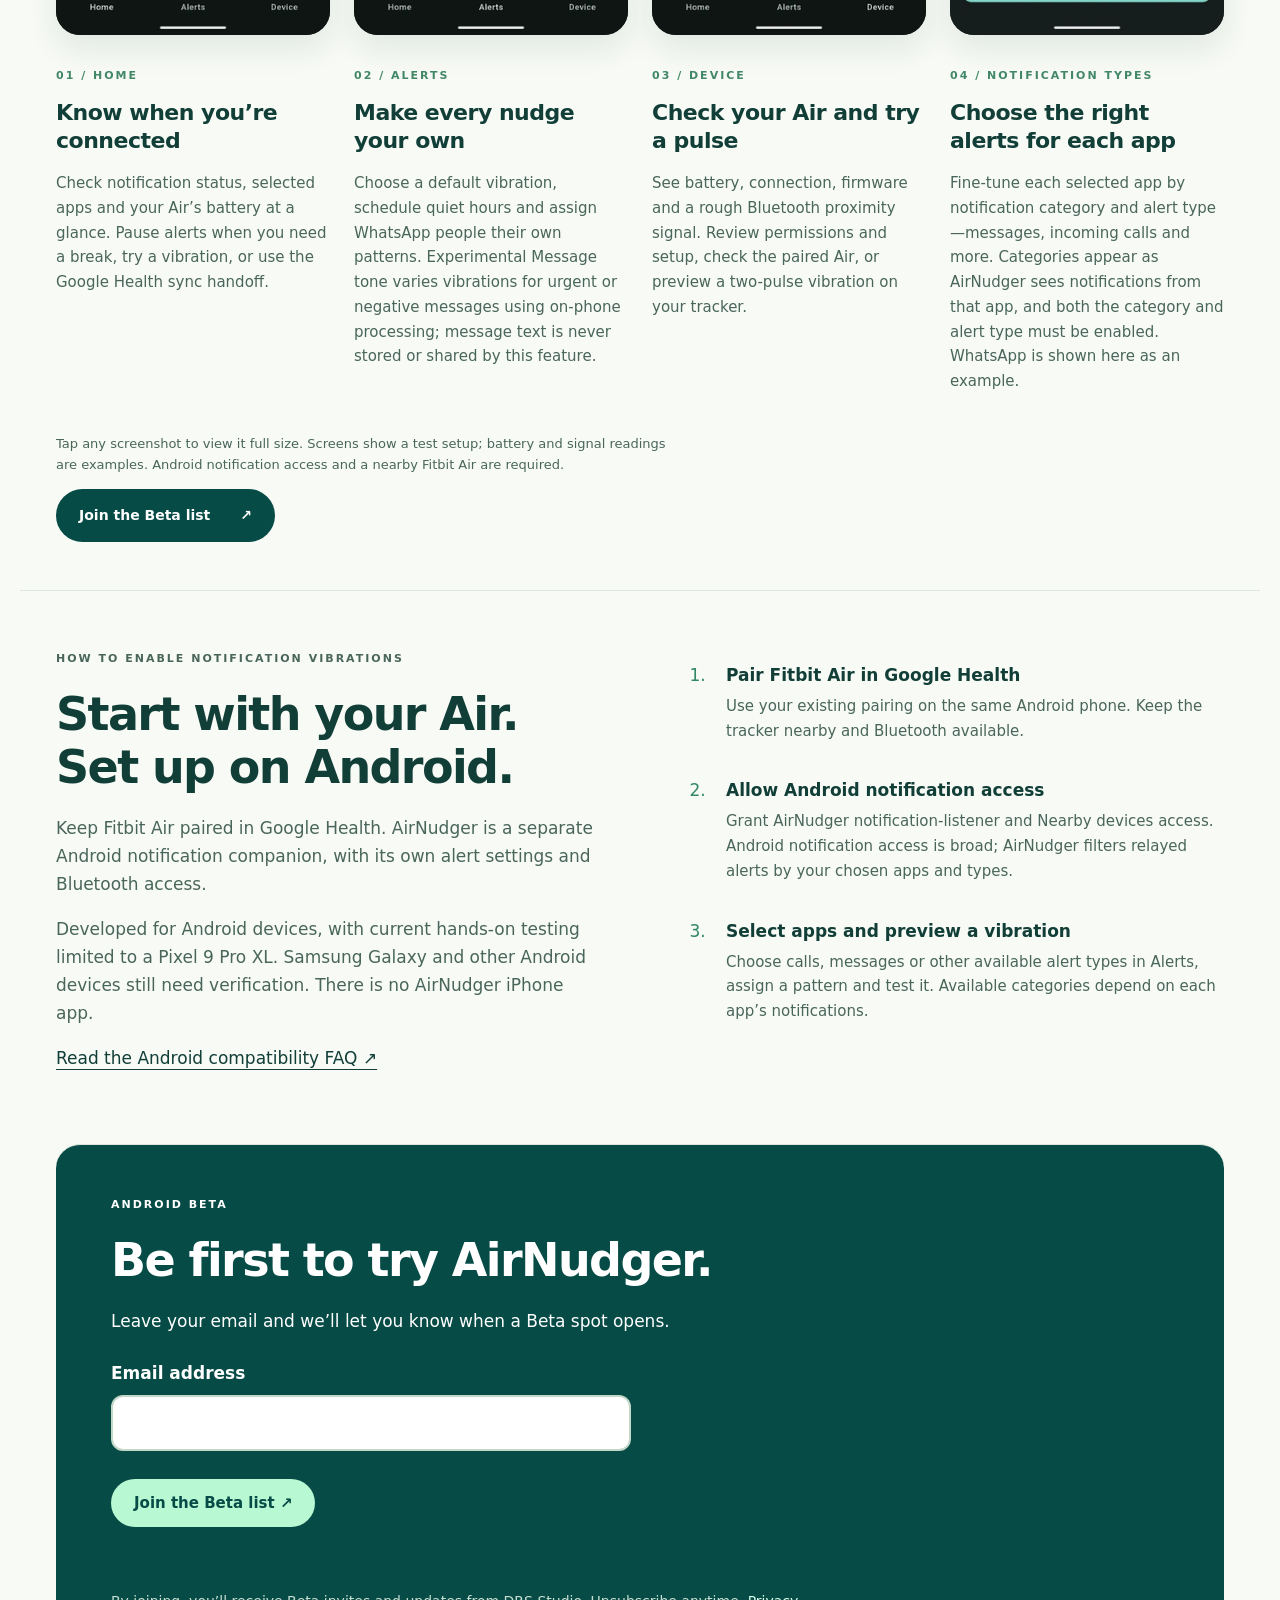
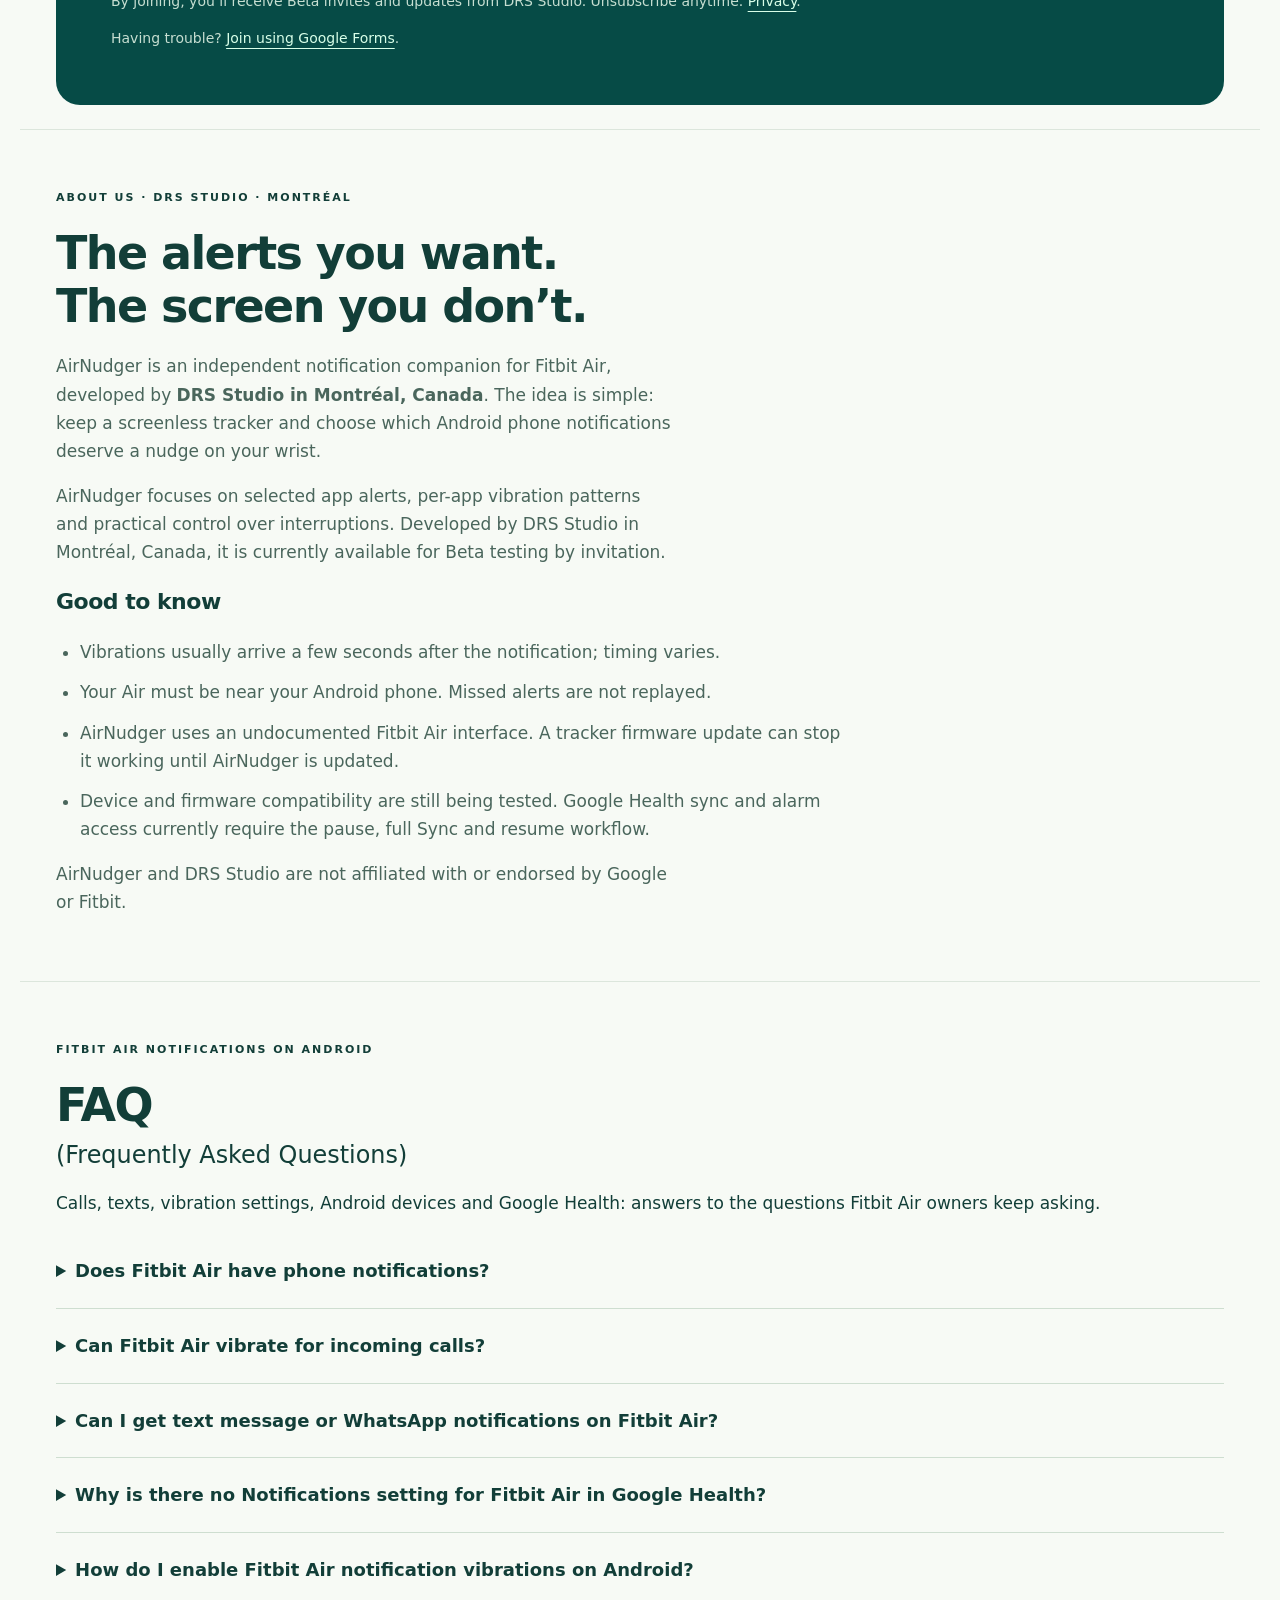
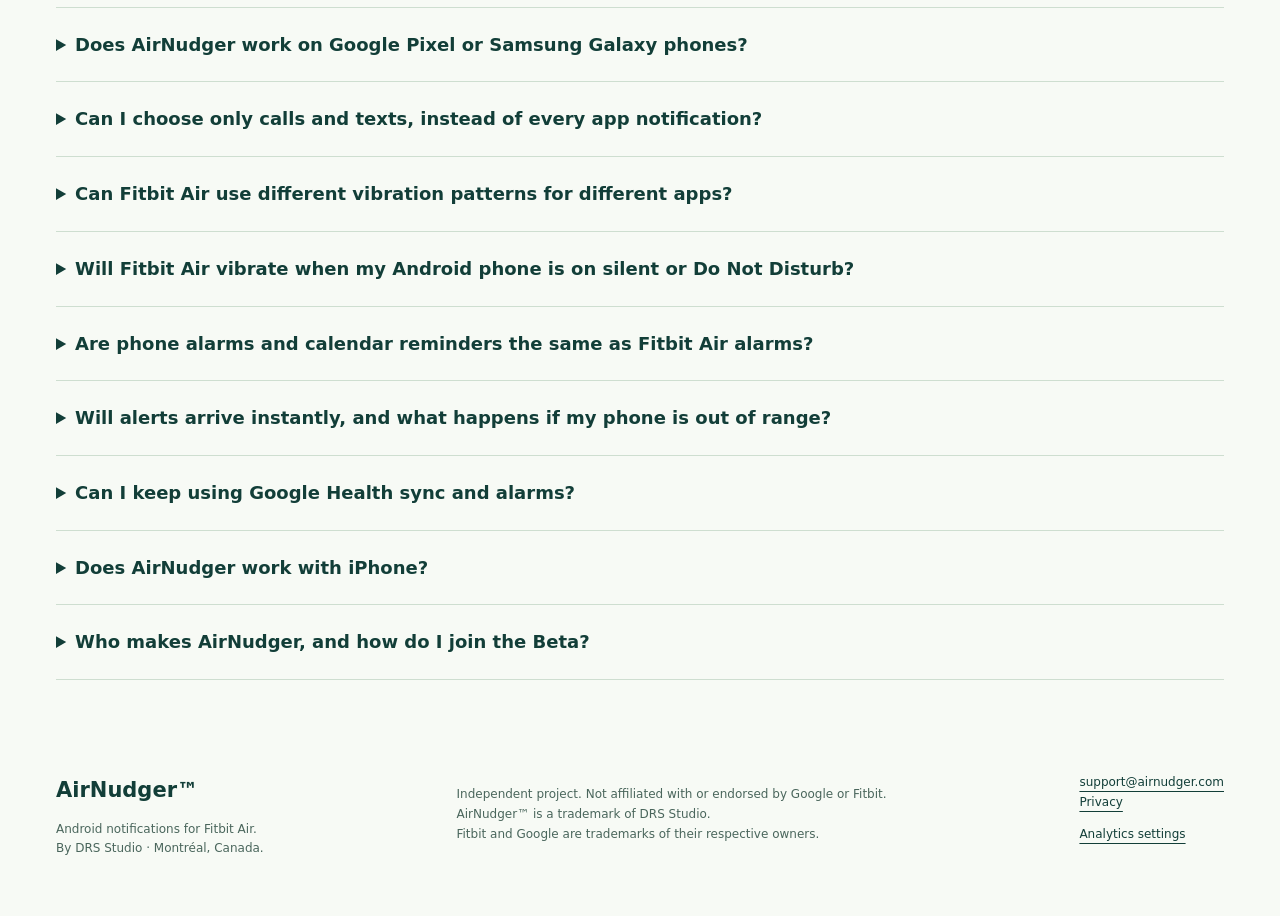
==== commit fdceec3d: "Add on-site beta signup form" ====
--- a/index.html
+++ b/index.html
@@ -1,7 +1,7 @@
-<!doctype html><html lang="en"><head><meta charset="utf-8"><meta name="viewport" content="width=device-width,initial-scale=1"><title>Fitbit Air Notifications for Android | Calls &amp; Texts | AirNudger</title><meta name="description" content="Can Fitbit Air vibrate for calls and texts? Meet AirNudger Beta, an Android companion for phone notifications, app alerts and custom wrist vibration patterns."><link rel="canonical" href="https://www.airnudger.com/"><meta name="theme-color" content="#064b46"><meta property="og:type" content="website"><meta property="og:title" content="AirNudger — Fitbit Air notifications for Android"><meta property="og:description" content="The alerts you want. The screen you don’t. Selected Android call, text and app notifications as Fitbit Air wrist vibrations."><meta property="og:url" content="https://www.airnudger.com/"><meta property="og:image" content="https://www.airnudger.com/icon-512.png"><meta name="twitter:card" content="summary"><link rel="icon" href="/icon.svg" type="image/svg+xml"><link rel="stylesheet" href="/style.css?v=6"><script type="application/ld+json">{"@context": "https://schema.org", "@graph": [{"@type": "Organization", "@id": "https://www.airnudger.com/#studio", "name": "DRS Studio", "address": {"@type": "PostalAddress", "addressLocality": "Montréal", "addressCountry": "CA"}}, {"@type": "WebSite", "@id": "https://www.airnudger.com/#website", "url": "https://www.airnudger.com/", "name": "AirNudger", "publisher": {"@id": "https://www.airnudger.com/#studio"}}, {"@type": "FAQPage", "@id": "https://www.airnudger.com/#faq", "mainEntity": [{"@type": "Question", "name": "Does Fitbit Air have phone notifications?", "acceptedAnswer": {"@type": "Answer", "text": "Fitbit Air doesn’t normally mirror calls, texts or app notifications through Google Health. AirNudger is a separate Android companion that can turn the notifications you choose into vibrations on your wrist. Your Air won’t display the message or caller’s name."}}, {"@type": "Question", "name": "Can Fitbit Air vibrate for incoming calls?", "acceptedAnswer": {"@type": "Answer", "text": "Yes. With AirNudger, you can choose incoming-call notifications from your Android phone to trigger a vibration. Optional direct call detection needs Android 12 or later, one active SIM and Phone-state permission. It has had limited Pixel testing, so instant alerts and continuous ringing aren’t guaranteed."}}, {"@type": "Question", "name": "Can I get text message or WhatsApp notifications on Fitbit Air?", "acceptedAnswer": {"@type": "Answer", "text": "Yes. You can choose SMS, WhatsApp and other messaging notifications from your Android phone and feel a short vibration on your Fitbit Air. The messaging app needs to post a notification, and your AirNudger settings need to allow it. Your Air won’t show the message. Results can vary by phone, app and tracker firmware."}}, {"@type": "Question", "name": "Why is there no Notifications setting for Fitbit Air in Google Health?", "acceptedAnswer": {"@type": "Answer", "text": "Fitbit Air’s Google Health setup doesn’t offer the same phone notification settings as some other Fitbit models. Giving Google Health notification permission won’t turn on call or text vibrations by itself. AirNudger has its own settings for the alerts you want to feel."}}, {"@type": "Question", "name": "How do I enable Fitbit Air notification vibrations on Android?", "acceptedAnswer": {"@type": "Answer", "text": "First, pair your Fitbit Air with Google Health on your Android phone. In AirNudger, allow notification access and Nearby devices access, choose your apps and alert types, then preview a vibration with your Air nearby. AirNudger is in Beta; join the list on this page to hear about access."}}, {"@type": "Question", "name": "Does AirNudger work on Google Pixel or Samsung Galaxy phones?", "acceptedAnswer": {"@type": "Answer", "text": "AirNudger is made for Android. It has been tested hands-on with a Pixel 9 Pro XL, but Samsung Galaxy and other Android phones haven’t been verified yet. Bluetooth, background settings, Android version and Fitbit Air firmware can all affect how alerts work."}}, {"@type": "Question", "name": "Can I choose only calls and texts, instead of every app notification?", "acceptedAnswer": {"@type": "Answer", "text": "Yes. Pick the apps and available notification types you want, so you can keep calls and texts without every app buzzing your wrist. You can also choose vibration patterns, set quiet hours or pause notifications."}}, {"@type": "Question", "name": "Can Fitbit Air use different vibration patterns for different apps?", "acceptedAnswer": {"@type": "Answer", "text": "Yes. You can give selected apps different vibration presets, including one, two, three or five pulses, and preview them on your Fitbit Air. The pattern helps you recognise an alert, but your Air won’t show who is calling or display a message."}}, {"@type": "Question", "name": "Will Fitbit Air vibrate when my Android phone is on silent or Do Not Disturb?", "acceptedAnswer": {"@type": "Answer", "text": "It depends on your Android phone’s notification settings and the silence and quiet-hours options you choose in AirNudger. Silent mode and Do Not Disturb can behave differently, so try your preferred settings on your own phone rather than assuming alerts will get through."}}, {"@type": "Question", "name": "Are phone alarms and calendar reminders the same as Fitbit Air alarms?", "acceptedAnswer": {"@type": "Answer", "text": "Your Fitbit Air alarms in Google Health are separate from notifications sent by Android Clock or calendar apps. AirNudger can relay a selected phone notification when it can access it, but it won’t copy your phone’s alarm schedule to your tracker. Test your reminders and use a reliable backup for critical alarms."}}, {"@type": "Question", "name": "Will alerts arrive instantly, and what happens if my phone is out of range?", "acceptedAnswer": {"@type": "Answer", "text": "Your Air needs to stay near your phone over Bluetooth. Vibrations usually arrive a few seconds after a notification, but timing varies with your connection, phone settings and firmware. Alerts missed while disconnected aren’t replayed."}}, {"@type": "Question", "name": "Can I keep using Google Health sync and alarms?", "acceptedAnswer": {"@type": "Answer", "text": "Yes. For now, pause AirNudger notifications, run a full tracker Sync in Google Health, and manage your alarms there. Then return to AirNudger and resume notifications. Seamless sharing and overnight behaviour are still being tested."}}, {"@type": "Question", "name": "Does AirNudger work with iPhone?", "acceptedAnswer": {"@type": "Answer", "text": "No. AirNudger is currently an Android app and isn’t available for iPhone. Even if your Fitbit Air pairs with an iPhone, this notification companion requires an Android phone."}}, {"@type": "Question", "name": "Who makes AirNudger, and how do I join the Beta?", "acceptedAnswer": {"@type": "Answer", "text": "AirNudger is developed by DRS Studio in Montréal, Canada. If you’d like to try it, enter your email in the Beta signup form on this page. We’ll contact you about access and updates; joining doesn’t guarantee immediate access. AirNudger is independent and isn’t affiliated with Google or Fitbit. It builds on the open-source fitbit-air project by Thore Koritzius (The Centaurus)."}}]}]}</script><script src="/analytics.js?v=1" defer></script></head><body><a class="skip" href="#main">Skip to content</a><header><a class="brand" href="/" aria-label="AirNudger home"><img src="/logo.svg?v=4" alt="AirNudger™ — Notifications for Fitbit Air" width="360" height="127"></a><nav class="desktop-nav" aria-label="Main navigation"><a href="#features">Features</a><a href="#beta-preview">Beta preview</a><a href="#setup">Setup</a><a href="#about">About us</a><a href="#faq">FAQ</a><a class="pill" href="#availability">Join Beta ↗</a></nav><details class="mobile-menu"><summary>Menu <span aria-hidden="true">＋</span></summary><nav aria-label="Mobile navigation"><a href="#features">Features</a><a href="#beta-preview">Beta preview</a><a href="#setup">Setup</a><a href="#about">About us</a><a href="#faq">FAQ</a><a class="pill" href="#availability">Join Beta ↗</a></nav></details></header><main id="main"><section class="hero"><div><p class="eyebrow">FITBIT AIR PHONE NOTIFICATIONS · ANDROID</p><h1>Fitbit Air notifications.<br>From your Android phone.</h1><p class="lead">Missed a call because your phone was tucked away? AirNudger helps your Fitbit Air give you a gentle vibration for the calls, texts and Android app notifications you choose. Keep the screenless tracker you love, with a little more peace of mind.</p><div class="actions"><a class="button" href="#availability">Join the Beta list <span>↗</span></a><a href="#setup">How it works ↓</a></div><p class="status"><span></span> Beta · Independent Android companion</p></div><div class="visual" aria-label="Illustration of a screenless tracker receiving a vibration alert"><div class="orbit o1"></div><div class="orbit o2"></div><div class="strap"></div><div class="tracker"><img src="/icon.svg" width="90" height="90" alt=""></div><div class="notice"><span class="dot">↗</span><div><strong>Calls. Texts. Your choice.</strong><small>Selected Android notifications.</small></div><span class="waves">)))</span></div><span class="caption">SCREENLESS TRACKER. SELECTED ALERTS.</span></div></section><section class="intro" id="notifications"><p class="eyebrow">DOES FITBIT AIR HAVE PHONE NOTIFICATIONS?</p><h2>A screenless tracker.<br>A missing phone alert.</h2><p>Fitbit Air’s native Google Health setup does not mirror ordinary incoming calls, texts and app notifications to your wrist. Its tracker alarms and health features are different from Android phone notifications.</p><p>AirNudger is being developed for people who want optional vibration alerts on Fitbit Air without wearing a smartwatch or adding another screen. Choose the Android notifications you want to feel, rather than turning every app into an interruption.</p><p class="source-note">See the questions owners are asking in <a href="https://support.google.com/googlehealth/thread/437066728/can-fitbit-air-vibrate-for-notifications?hl=en">Google Health Community</a> and <a href="https://www.reddit.com/r/fitbit/comments/1ts5237/does_the_fitbit_air_vibrate_for_all_phone/">r/fitbit</a>. These discussions describe the need; they are not endorsements or compatibility tests of AirNudger.</p></section>
+<!doctype html><html lang="en"><head><meta charset="utf-8"><meta name="viewport" content="width=device-width,initial-scale=1"><title>Fitbit Air Notifications for Android | Calls &amp; Texts | AirNudger</title><meta name="description" content="Can Fitbit Air vibrate for calls and texts? Meet AirNudger Beta, an Android companion for phone notifications, app alerts and custom wrist vibration patterns."><link rel="canonical" href="https://www.airnudger.com/"><meta name="theme-color" content="#064b46"><meta property="og:type" content="website"><meta property="og:title" content="AirNudger — Fitbit Air notifications for Android"><meta property="og:description" content="The alerts you want. The screen you don’t. Selected Android call, text and app notifications as Fitbit Air wrist vibrations."><meta property="og:url" content="https://www.airnudger.com/"><meta property="og:image" content="https://www.airnudger.com/icon-512.png"><meta name="twitter:card" content="summary"><link rel="icon" href="/icon.svg" type="image/svg+xml"><link rel="stylesheet" href="/style.css?v=6"><script type="application/ld+json">{"@context": "https://schema.org", "@graph": [{"@type": "Organization", "@id": "https://www.airnudger.com/#studio", "name": "DRS Studio", "address": {"@type": "PostalAddress", "addressLocality": "Montréal", "addressCountry": "CA"}}, {"@type": "WebSite", "@id": "https://www.airnudger.com/#website", "url": "https://www.airnudger.com/", "name": "AirNudger", "publisher": {"@id": "https://www.airnudger.com/#studio"}}, {"@type": "FAQPage", "@id": "https://www.airnudger.com/#faq", "mainEntity": [{"@type": "Question", "name": "Does Fitbit Air have phone notifications?", "acceptedAnswer": {"@type": "Answer", "text": "Fitbit Air doesn’t normally mirror calls, texts or app notifications through Google Health. AirNudger is a separate Android companion that can turn the notifications you choose into vibrations on your wrist. Your Air won’t display the message or caller’s name."}}, {"@type": "Question", "name": "Can Fitbit Air vibrate for incoming calls?", "acceptedAnswer": {"@type": "Answer", "text": "Yes. With AirNudger, you can choose incoming-call notifications from your Android phone to trigger a vibration. Optional direct call detection needs Android 12 or later, one active SIM and Phone-state permission. It has had limited Pixel testing, so instant alerts and continuous ringing aren’t guaranteed."}}, {"@type": "Question", "name": "Can I get text message or WhatsApp notifications on Fitbit Air?", "acceptedAnswer": {"@type": "Answer", "text": "Yes. You can choose SMS, WhatsApp and other messaging notifications from your Android phone and feel a short vibration on your Fitbit Air. The messaging app needs to post a notification, and your AirNudger settings need to allow it. Your Air won’t show the message. Results can vary by phone, app and tracker firmware."}}, {"@type": "Question", "name": "Why is there no Notifications setting for Fitbit Air in Google Health?", "acceptedAnswer": {"@type": "Answer", "text": "Fitbit Air’s Google Health setup doesn’t offer the same phone notification settings as some other Fitbit models. Giving Google Health notification permission won’t turn on call or text vibrations by itself. AirNudger has its own settings for the alerts you want to feel."}}, {"@type": "Question", "name": "How do I enable Fitbit Air notification vibrations on Android?", "acceptedAnswer": {"@type": "Answer", "text": "First, pair your Fitbit Air with Google Health on your Android phone. In AirNudger, allow notification access and Nearby devices access, choose your apps and alert types, then preview a vibration with your Air nearby. AirNudger is in Beta; join the list on this page to hear about access."}}, {"@type": "Question", "name": "Does AirNudger work on Google Pixel or Samsung Galaxy phones?", "acceptedAnswer": {"@type": "Answer", "text": "AirNudger is made for Android. It has been tested hands-on with a Pixel 9 Pro XL, but Samsung Galaxy and other Android phones haven’t been verified yet. Bluetooth, background settings, Android version and Fitbit Air firmware can all affect how alerts work."}}, {"@type": "Question", "name": "Can I choose only calls and texts, instead of every app notification?", "acceptedAnswer": {"@type": "Answer", "text": "Yes. Pick the apps and available notification types you want, so you can keep calls and texts without every app buzzing your wrist. You can also choose vibration patterns, set quiet hours or pause notifications."}}, {"@type": "Question", "name": "Can Fitbit Air use different vibration patterns for different apps?", "acceptedAnswer": {"@type": "Answer", "text": "Yes. You can give selected apps different vibration presets, including one, two, three or five pulses, and preview them on your Fitbit Air. The pattern helps you recognise an alert, but your Air won’t show who is calling or display a message."}}, {"@type": "Question", "name": "Will Fitbit Air vibrate when my Android phone is on silent or Do Not Disturb?", "acceptedAnswer": {"@type": "Answer", "text": "It depends on your Android phone’s notification settings and the silence and quiet-hours options you choose in AirNudger. Silent mode and Do Not Disturb can behave differently, so try your preferred settings on your own phone rather than assuming alerts will get through."}}, {"@type": "Question", "name": "Are phone alarms and calendar reminders the same as Fitbit Air alarms?", "acceptedAnswer": {"@type": "Answer", "text": "Your Fitbit Air alarms in Google Health are separate from notifications sent by Android Clock or calendar apps. AirNudger can relay a selected phone notification when it can access it, but it won’t copy your phone’s alarm schedule to your tracker. Test your reminders and use a reliable backup for critical alarms."}}, {"@type": "Question", "name": "Will alerts arrive instantly, and what happens if my phone is out of range?", "acceptedAnswer": {"@type": "Answer", "text": "Your Air needs to stay near your phone over Bluetooth. Vibrations usually arrive a few seconds after a notification, but timing varies with your connection, phone settings and firmware. Alerts missed while disconnected aren’t replayed."}}, {"@type": "Question", "name": "Can I keep using Google Health sync and alarms?", "acceptedAnswer": {"@type": "Answer", "text": "Yes. For now, pause AirNudger notifications, run a full tracker Sync in Google Health, and manage your alarms there. Then return to AirNudger and resume notifications. Seamless sharing and overnight behaviour are still being tested."}}, {"@type": "Question", "name": "Does AirNudger work with iPhone?", "acceptedAnswer": {"@type": "Answer", "text": "No. AirNudger is currently an Android app and isn’t available for iPhone. Even if your Fitbit Air pairs with an iPhone, this notification companion requires an Android phone."}}, {"@type": "Question", "name": "Who makes AirNudger, and how do I join the Beta?", "acceptedAnswer": {"@type": "Answer", "text": "AirNudger is developed by DRS Studio in Montréal, Canada. If you’d like to try it, enter your email in the Beta signup form on this page. We’ll contact you about access and updates; joining doesn’t guarantee immediate access. AirNudger is independent and isn’t affiliated with Google or Fitbit. It builds on the open-source fitbit-air project by Thore Koritzius (The Centaurus)."}}]}]}</script><script src="/analytics.js?v=1" defer></script><link rel="stylesheet" href="/signup.css"><script src="https://challenges.cloudflare.com/turnstile/v0/api.js" async defer></script><script src="/signup.js" defer></script></head><body><a class="skip" href="#main">Skip to content</a><header><a class="brand" href="/" aria-label="AirNudger home"><img src="/logo.svg?v=4" alt="AirNudger™ — Notifications for Fitbit Air" width="360" height="127"></a><nav class="desktop-nav" aria-label="Main navigation"><a href="#features">Features</a><a href="#beta-preview">Beta preview</a><a href="#setup">Setup</a><a href="#about">About us</a><a href="#faq">FAQ</a><a class="pill" href="#availability">Join Beta ↗</a></nav><details class="mobile-menu"><summary>Menu <span aria-hidden="true">＋</span></summary><nav aria-label="Mobile navigation"><a href="#features">Features</a><a href="#beta-preview">Beta preview</a><a href="#setup">Setup</a><a href="#about">About us</a><a href="#faq">FAQ</a><a class="pill" href="#availability">Join Beta ↗</a></nav></details></header><main id="main"><section class="hero"><div><p class="eyebrow">FITBIT AIR PHONE NOTIFICATIONS · ANDROID</p><h1>Fitbit Air notifications.<br>From your Android phone.</h1><p class="lead">Missed a call because your phone was tucked away? AirNudger helps your Fitbit Air give you a gentle vibration for the calls, texts and Android app notifications you choose. Keep the screenless tracker you love, with a little more peace of mind.</p><div class="actions"><a class="button" href="#availability">Join the Beta list <span>↗</span></a><a href="#setup">How it works ↓</a></div><p class="status"><span></span> Beta · Independent Android companion</p></div><div class="visual" aria-label="Illustration of a screenless tracker receiving a vibration alert"><div class="orbit o1"></div><div class="orbit o2"></div><div class="strap"></div><div class="tracker"><img src="/icon.svg" width="90" height="90" alt=""></div><div class="notice"><span class="dot">↗</span><div><strong>Calls. Texts. Your choice.</strong><small>Selected Android notifications.</small></div><span class="waves">)))</span></div><span class="caption">SCREENLESS TRACKER. SELECTED ALERTS.</span></div></section><section class="intro" id="notifications"><p class="eyebrow">DOES FITBIT AIR HAVE PHONE NOTIFICATIONS?</p><h2>A screenless tracker.<br>A missing phone alert.</h2><p>Fitbit Air’s native Google Health setup does not mirror ordinary incoming calls, texts and app notifications to your wrist. Its tracker alarms and health features are different from Android phone notifications.</p><p>AirNudger is being developed for people who want optional vibration alerts on Fitbit Air without wearing a smartwatch or adding another screen. Choose the Android notifications you want to feel, rather than turning every app into an interruption.</p><p class="source-note">See the questions owners are asking in <a href="https://support.google.com/googlehealth/thread/437066728/can-fitbit-air-vibrate-for-notifications?hl=en">Google Health Community</a> and <a href="https://www.reddit.com/r/fitbit/comments/1ts5237/does_the_fitbit_air_vibrate_for_all_phone/">r/fitbit</a>. These discussions describe the need; they are not endorsements or compatibility tests of AirNudger.</p></section>
 <section class="intro" id="features"><p class="eyebrow">ANDROID CALLS, TEXTS &amp; APP ALERTS</p><h2>Choose what makes<br>your Fitbit Air vibrate.</h2><p>Choose the calls, messages and reminders that matter to you. With your Android phone nearby, AirNudger sends a short vibration to your Fitbit Air, so you can check your phone when it suits you.</p><div class="grid"><article><span class="number">01 / CALLS &amp; MESSAGES</span><h3>Incoming call and text alerts</h3><p>Choose your phone or messaging apps for wrist vibrations. SMS, WhatsApp and other chat alerts depend on the Android notifications those apps post and the rules you select. Fitbit Air does not display messages or caller names.</p></article><article><span class="number">02 / CUSTOM VIBRATIONS</span><h3>Recognise the app by its pattern</h3><p>Assign a vibration preset to each selected app. Try single, double, three-pulse or five-pulse sequences and preview them on your tracker. Short pulses give different alerts a recognisable feel.</p></article><article><span class="number">03 / FEWER INTERRUPTIONS</span><h3>Optional alerts and quiet hours</h3><p>Want calls and texts, without every app buzzing? Select apps and available notification types, set quiet hours or pause the relay. Android silence and Do Not Disturb behaviour should be tested on your phone.</p></article></div></section>
 <section class="intro beta-preview" id="beta-preview"><p class="eyebrow">A LOOK INSIDE AIRNUDGER™ BETA</p><h2>Your wrist alerts.<br>Your controls.</h2><p>Real screenshots from the current Android Beta, captured on a Pixel 9 Pro XL with a connected Fitbit Air. Explore Home, Alerts, Device and per-app notification types below. The Beta is still evolving; features and appearance may change.</p><div class="screenshot-grid"><figure><a class="screen-link" href="/beta-home.png" target="_blank" rel="noopener" aria-label="Open the full-size AirNudger Beta Home screenshot"><img src="/beta-home-320.webp" srcset="/beta-home-320.webp 320w, /beta-home-640.webp 640w" sizes="(max-width: 360px) 250px, (max-width: 750px) 270px, 280px" width="1344" height="2992" alt="AirNudger Beta Home screen with notifications enabled, four selected apps, connection status, pause and Google Health sync controls" loading="lazy" decoding="async"></a><figcaption><span class="number">01 / HOME</span><h3>Know when you’re connected</h3><p>Check notification status, selected apps and your Air’s battery at a glance. Pause alerts when you need a break, try a vibration, or use the Google Health sync handoff.</p></figcaption></figure><figure><a class="screen-link" href="/beta-alerts.png" target="_blank" rel="noopener" aria-label="Open the full-size AirNudger Beta Alerts screenshot"><img src="/beta-alerts-320.webp" srcset="/beta-alerts-320.webp 320w, /beta-alerts-640.webp 640w" sizes="(max-width: 360px) 250px, (max-width: 750px) 270px, 280px" width="1344" height="2992" alt="AirNudger Beta Alerts screen showing connection and calls, WhatsApp people, default vibration, quiet hours and experimental message tone" loading="lazy" decoding="async"></a><figcaption><span class="number">02 / ALERTS</span><h3>Make every nudge your own</h3><p>Choose a default vibration, schedule quiet hours and assign WhatsApp people their own patterns. Experimental Message tone varies vibrations for urgent or negative messages using on-phone processing; message text is never stored or shared by this feature.</p></figcaption></figure><figure><a class="screen-link" href="/beta-device.png" target="_blank" rel="noopener" aria-label="Open the full-size AirNudger Beta Device screenshot"><img src="/beta-device-320.webp" srcset="/beta-device-320.webp 320w, /beta-device-640.webp 640w" sizes="(max-width: 360px) 250px, (max-width: 750px) 270px, 280px" width="1344" height="2992" alt="AirNudger Beta Device screen showing a connected Fitbit Air, battery level, Bluetooth signal, firmware, permissions and vibration preview controls" loading="lazy" decoding="async"></a><figcaption><span class="number">03 / DEVICE</span><h3>Check your Air and try a pulse</h3><p>See battery, connection, firmware and a rough Bluetooth proximity signal. Review permissions and setup, check the paired Air, or preview a two-pulse vibration on your tracker.</p></figcaption></figure><figure><a class="screen-link" href="/beta-categories.png" target="_blank" rel="noopener" aria-label="Open the full-size per-app notification categories screenshot"><img src="/beta-categories-320.webp" srcset="/beta-categories-320.webp 320w, /beta-categories-640.webp 640w" sizes="(max-width: 360px) 250px, (max-width: 750px) 270px, 280px" width="1344" height="2992" alt="Per-app notification category and alert-type controls in AirNudger Beta, using WhatsApp as the example app" loading="lazy" decoding="async"></a><figcaption><span class="number">04 / NOTIFICATION TYPES</span><h3>Choose the right alerts for each app</h3><p>Fine-tune each selected app by notification category and alert type—messages, incoming calls and more. Categories appear as AirNudger sees notifications from that app, and both the category and alert type must be enabled. WhatsApp is shown here as an example.</p></figcaption></figure></div><p class="source-note">Tap any screenshot to view it full size. Screens show a test setup; battery and signal readings are examples. Android notification access and a nearby Fitbit Air are required.</p><a class="button" href="#availability">Join the Beta list <span>↗</span></a></section>
 <section class="setup" id="setup"><div><p class="eyebrow">HOW TO ENABLE NOTIFICATION VIBRATIONS</p><h2>Start with your Air.<br>Set up on Android.</h2><p>Keep Fitbit Air paired in Google Health. AirNudger is a separate Android notification companion, with its own alert settings and Bluetooth access.</p><p>Developed for Android devices, with current hands-on testing limited to a Pixel 9 Pro XL. Samsung Galaxy and other Android devices still need verification. There is no AirNudger iPhone app.</p><a href="#faq">Read the Android compatibility FAQ ↗</a></div><ol><li><strong>Pair Fitbit Air in Google Health</strong><p>Use your existing pairing on the same Android phone. Keep the tracker nearby and Bluetooth available.</p></li><li><strong>Allow Android notification access</strong><p>Grant AirNudger notification-listener and Nearby devices access. Android notification access is broad; AirNudger filters relayed alerts by your chosen apps and types.</p></li><li><strong>Select apps and preview a vibration</strong><p>Choose calls, messages or other available alert types in Alerts, assign a pattern and test it. Available categories depend on each app’s notifications.</p></li></ol></section>
-<section id="availability" class="availability"><p class="eyebrow">ANDROID BETA</p><h2>Be first to try AirNudger.</h2><p>Leave your email and we’ll let you know when a Beta spot opens.</p><p><a class="button" href="https://docs.google.com/forms/d/e/1FAIpQLScK7e7tU2KQ1bA2h24btfI1P_6jQgSJ5nkd_b2ZiTTX9f8ItQ/viewform">Enter your email to join <span>↗</span></a></p><p class="note">The signup form opens securely in Google Forms. By joining, you’ll receive Beta invites and updates from DRS Studio. Unsubscribe anytime. <a href="/privacy">Privacy</a>.</p></section>
+<section id="availability" class="availability"><p class="eyebrow">ANDROID BETA</p><h2>Be first to try AirNudger.</h2><p>Leave your email and we’ll let you know when a Beta spot opens.</p><form id="beta-signup" class="beta-signup"><label for="beta-email">Email address</label><input id="beta-email" name="email" type="email" autocomplete="email" maxlength="254" required><div class="cf-turnstile" data-sitekey="0x4AAAAAAGDh2zo_pAewvxyi"></div><button class="button" type="submit">Join the Beta list ↗</button><p id="signup-status" role="status" aria-live="polite"></p></form><p class="note">By joining, you’ll receive Beta invites and updates from DRS Studio. Unsubscribe anytime. <a href="/privacy">Privacy</a>.</p><p class="note">Having trouble? <a href="https://docs.google.com/forms/d/e/1FAIpQLScK7e7tU2KQ1bA2h24btfI1P_6jQgSJ5nkd_b2ZiTTX9f8ItQ/viewform">Join using Google Forms</a>.</p></section>
 <section id="about" class="intro about"><p class="eyebrow">ABOUT US · DRS STUDIO · MONTRÉAL</p><h2>The alerts you want.<br>The screen you don’t.</h2><p>AirNudger is an independent notification companion for Fitbit Air, developed by <strong>DRS Studio in Montréal, Canada</strong>. The idea is simple: keep a screenless tracker and choose which Android phone notifications deserve a nudge on your wrist.</p><p>AirNudger focuses on selected app alerts, per-app vibration patterns and practical control over interruptions. Developed by DRS Studio in Montréal, Canada, it is currently available for Beta testing by invitation.</p><h3>Good to know</h3><ul><li>Vibrations usually arrive a few seconds after the notification; timing varies.</li><li>Your Air must be near your Android phone. Missed alerts are not replayed.</li><li>AirNudger uses an undocumented Fitbit Air interface. A tracker firmware update can stop it working until AirNudger is updated.</li><li>Device and firmware compatibility are still being tested. Google Health sync and alarm access currently require the pause, full Sync and resume workflow.</li></ul><p>AirNudger and DRS Studio are not affiliated with or endorsed by Google or Fitbit.</p></section>
 <section id="faq" class="faq"><p class="eyebrow">FITBIT AIR NOTIFICATIONS ON ANDROID</p><h2>FAQ <span class="faq-expansion">(Frequently Asked Questions)</span></h2><p>Calls, texts, vibration settings, Android devices and Google Health: answers to the questions Fitbit Air owners keep asking.</p><details><summary>Does Fitbit Air have phone notifications?</summary><p>Fitbit Air doesn’t normally mirror calls, texts or app notifications through Google Health. AirNudger is a separate Android companion that can turn the notifications you choose into vibrations on your wrist. Your Air won’t display the message or caller’s name.</p></details><details><summary>Can Fitbit Air vibrate for incoming calls?</summary><p>Yes. With AirNudger, you can choose incoming-call notifications from your Android phone to trigger a vibration. Optional direct call detection needs Android 12 or later, one active SIM and Phone-state permission. It has had limited Pixel testing, so instant alerts and continuous ringing aren’t guaranteed.</p></details><details><summary>Can I get text message or WhatsApp notifications on Fitbit Air?</summary><p>Yes. You can choose SMS, WhatsApp and other messaging notifications from your Android phone and feel a short vibration on your Fitbit Air. The messaging app needs to post a notification, and your AirNudger settings need to allow it. Your Air won’t show the message. Results can vary by phone, app and tracker firmware.</p></details><details><summary>Why is there no Notifications setting for Fitbit Air in Google Health?</summary><p>Fitbit Air’s Google Health setup doesn’t offer the same phone notification settings as some other Fitbit models. Giving Google Health notification permission won’t turn on call or text vibrations by itself. AirNudger has its own settings for the alerts you want to feel.</p></details><details><summary>How do I enable Fitbit Air notification vibrations on Android?</summary><p>First, pair your Fitbit Air with Google Health on your Android phone. In AirNudger, allow notification access and Nearby devices access, choose your apps and alert types, then preview a vibration with your Air nearby. AirNudger is in Beta; join the list on this page to hear about access.</p></details><details><summary>Does AirNudger work on Google Pixel or Samsung Galaxy phones?</summary><p>AirNudger is made for Android. It has been tested hands-on with a Pixel 9 Pro XL, but Samsung Galaxy and other Android phones haven’t been verified yet. Bluetooth, background settings, Android version and Fitbit Air firmware can all affect how alerts work.</p></details><details><summary>Can I choose only calls and texts, instead of every app notification?</summary><p>Yes. Pick the apps and available notification types you want, so you can keep calls and texts without every app buzzing your wrist. You can also choose vibration patterns, set quiet hours or pause notifications.</p></details><details><summary>Can Fitbit Air use different vibration patterns for different apps?</summary><p>Yes. You can give selected apps different vibration presets, including one, two, three or five pulses, and preview them on your Fitbit Air. The pattern helps you recognise an alert, but your Air won’t show who is calling or display a message.</p></details><details><summary>Will Fitbit Air vibrate when my Android phone is on silent or Do Not Disturb?</summary><p>It depends on your Android phone’s notification settings and the silence and quiet-hours options you choose in AirNudger. Silent mode and Do Not Disturb can behave differently, so try your preferred settings on your own phone rather than assuming alerts will get through.</p></details><details><summary>Are phone alarms and calendar reminders the same as Fitbit Air alarms?</summary><p>Your Fitbit Air alarms in Google Health are separate from notifications sent by Android Clock or calendar apps. AirNudger can relay a selected phone notification when it can access it, but it won’t copy your phone’s alarm schedule to your tracker. Test your reminders and use a reliable backup for critical alarms.</p></details><details><summary>Will alerts arrive instantly, and what happens if my phone is out of range?</summary><p>Your Air needs to stay near your phone over Bluetooth. Vibrations usually arrive a few seconds after a notification, but timing varies with your connection, phone settings and firmware. Alerts missed while disconnected aren’t replayed.</p></details><details><summary>Can I keep using Google Health sync and alarms?</summary><p>Yes. For now, pause AirNudger notifications, run a full tracker Sync in Google Health, and manage your alarms there. Then return to AirNudger and resume notifications. Seamless sharing and overnight behaviour are still being tested.</p></details><details><summary>Does AirNudger work with iPhone?</summary><p>No. AirNudger is currently an Android app and isn’t available for iPhone. Even if your Fitbit Air pairs with an iPhone, this notification companion requires an Android phone.</p></details><details><summary>Who makes AirNudger, and how do I join the Beta?</summary><p>AirNudger is developed by DRS Studio in Montréal, Canada. If you’d like to try it, enter your email in the Beta signup form on this page. We’ll contact you about access and updates; joining doesn’t guarantee immediate access. AirNudger is independent and isn’t affiliated with Google or Fitbit. It builds on the open-source fitbit-air project by Thore Koritzius (The Centaurus).</p></details></section></main><footer><div><strong>AirNudger™</strong><p>Android notifications for Fitbit Air.<br>By DRS Studio · Montréal, Canada.</p></div><p>Independent project. Not affiliated with or endorsed by Google or Fitbit.<br>AirNudger™ is a trademark of DRS Studio.<br>Fitbit and Google are trademarks of their respective owners.</p><div><a href="mailto:support@airnudger.com">support@airnudger.com</a><br><a href="/privacy.html">Privacy</a><br><button class="analytics-settings" type="button" data-analytics-settings>Analytics settings</button></div></footer><aside id="analytics-choice" class="analytics-choice" aria-label="Optional website analytics" hidden><div><strong>Help improve AirNudger?</strong><p>Allow Google Analytics to measure visits and interactions using cookies? It’s optional and does not affect Beta signup. <a href="/privacy.html">Privacy details</a></p></div><div class="analytics-actions"><button type="button" data-analytics-choice="deny">No thanks</button><button type="button" data-analytics-choice="allow">Allow analytics</button></div></aside></body></html>
--- a/signup.css
+++ b/signup.css
@@ -0,0 +1 @@
+.beta-signup{max-width:520px;margin:24px 0}.beta-signup label{display:block;font-weight:650;margin-bottom:8px}.beta-signup input{width:100%;min-height:50px;padding:12px 14px;font:inherit;color:#123e38;background:#fff;border:2px solid #c3d7c9;border-radius:12px}.beta-signup button{margin-top:14px;min-height:48px;border:0;cursor:pointer;font:650 15px system-ui}.beta-signup button:disabled{opacity:.6;cursor:wait}.beta-signup .cf-turnstile{margin-top:14px}.beta-signup [role=status]{min-height:1.6em;margin:12px 0}.beta-signup a{color:#fff}
